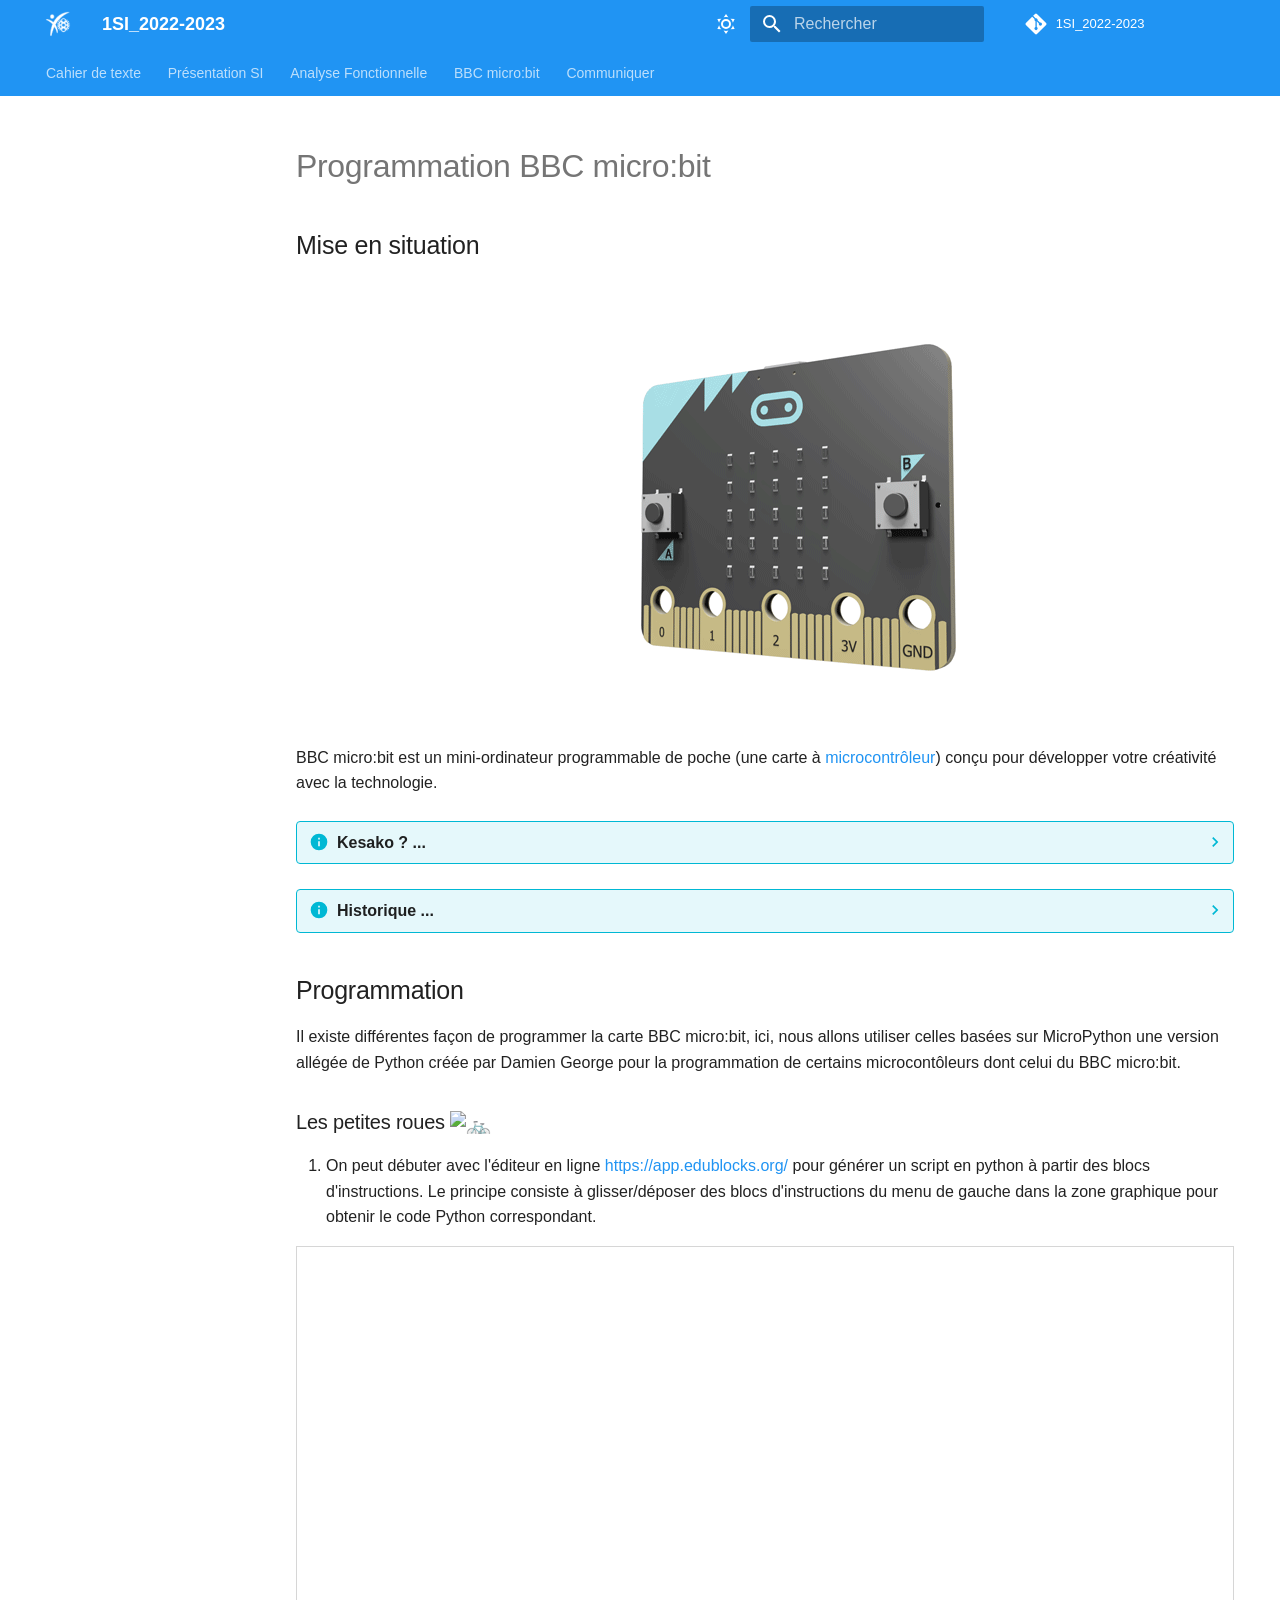
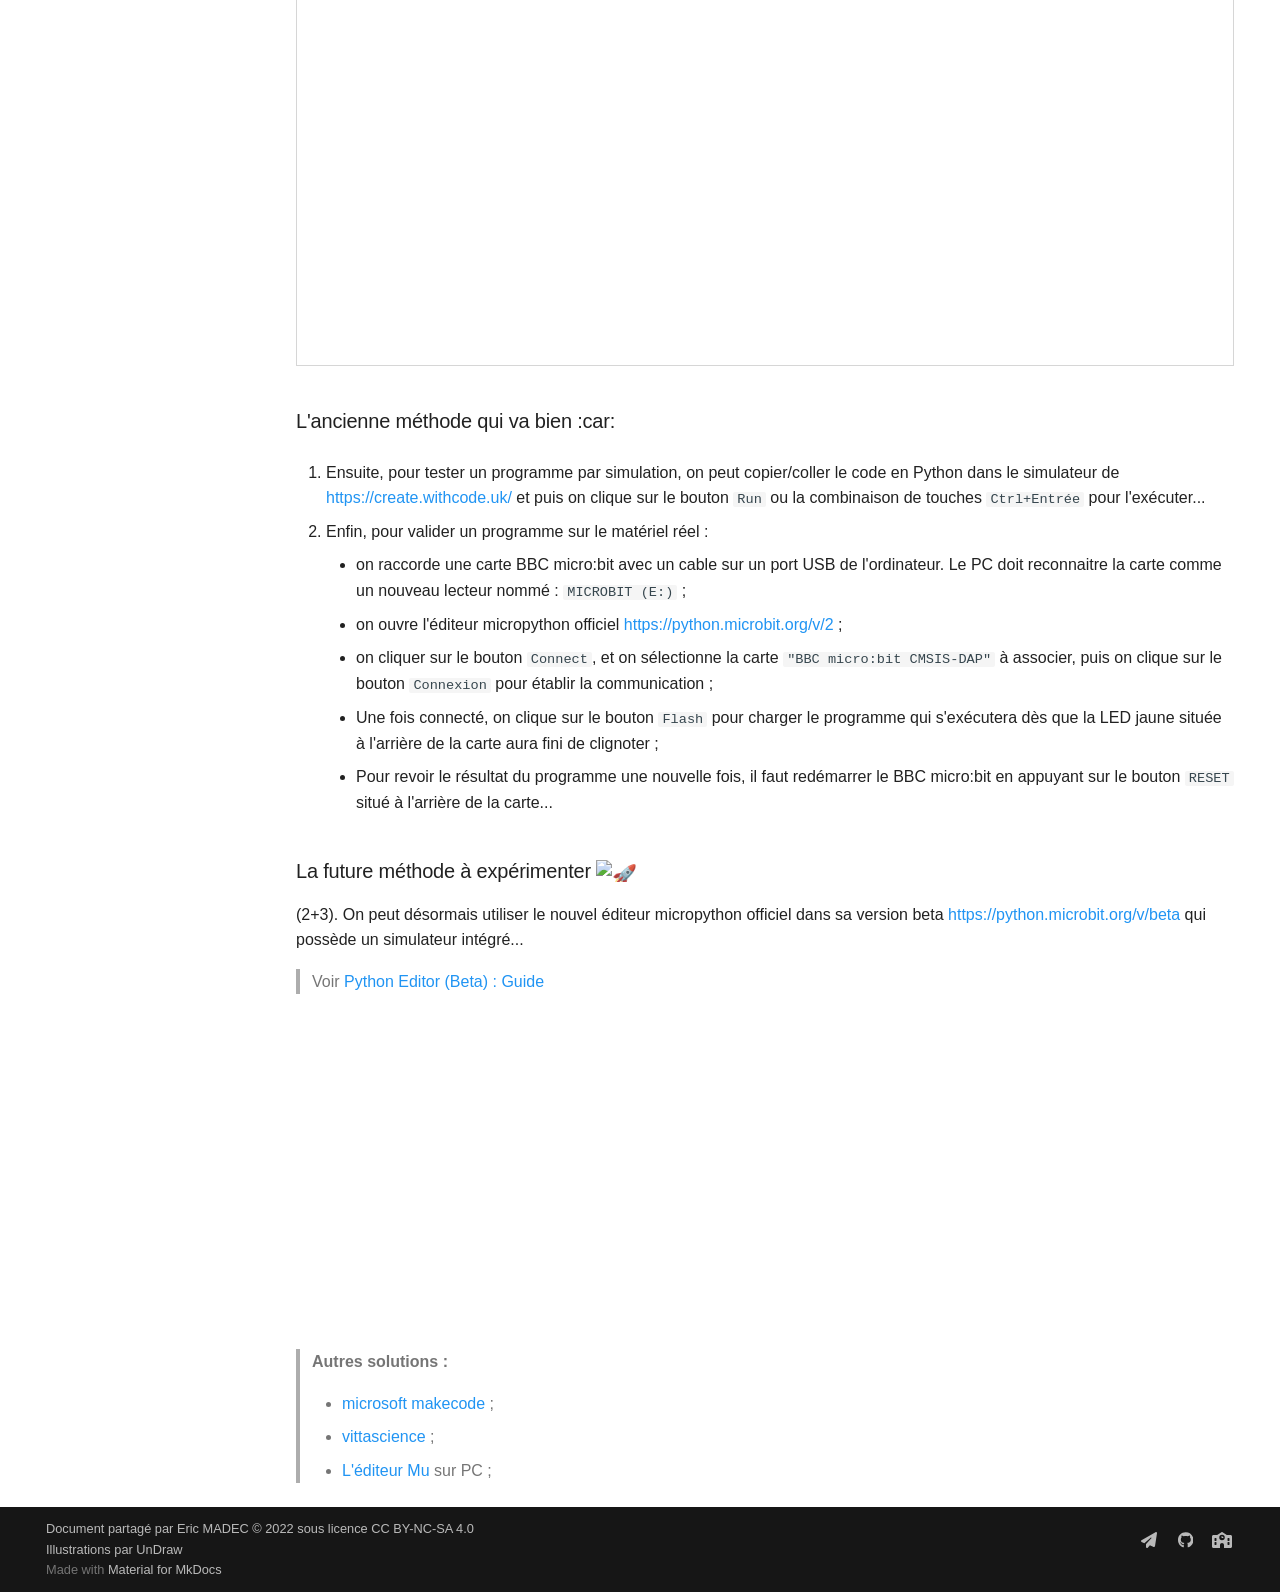
==== bbc_microbit/index.html @ f3f23b5e "Deployed 68e1675 with MkDocs version: 1.4.2" ====
<!doctype html>
<html lang="fr" class="no-js">
  <head>
    
      <meta charset="utf-8">
      <meta name="viewport" content="width=device-width,initial-scale=1">
      
        <meta name="description" content="Sciences de l'Ingénieur en classe de première au lycée Notre Dame du Mur de MORLAIX.">
      
      
        <meta name="author" content="Eric MADEC">
      
      
        <link rel="canonical" href="https://ericecmorlaix.github.io/1SI_2022-2023/bbc_microbit/">
      
      
      
      <link rel="icon" href="../images/LogoIO-blue.png">
      <meta name="generator" content="mkdocs-1.4.2, mkdocs-material-9.0.2">
    
    
      
        <title>Programmation BBC micro:bit - 1SI_2022-2023</title>
      
    
    
      <link rel="stylesheet" href="../assets/stylesheets/main.f56500e0.min.css">
      
        
        <link rel="stylesheet" href="../assets/stylesheets/palette.2505c338.min.css">
      
      

    
    
    
      
    
    
      <link rel="stylesheet" href="../stylesheets/extra.css">
    
    <script>__md_scope=new URL("..",location),__md_hash=e=>[...e].reduce((e,_)=>(e<<5)-e+_.charCodeAt(0),0),__md_get=(e,_=localStorage,t=__md_scope)=>JSON.parse(_.getItem(t.pathname+"."+e)),__md_set=(e,_,t=localStorage,a=__md_scope)=>{try{t.setItem(a.pathname+"."+e,JSON.stringify(_))}catch(e){}}</script>
    
      

    
    
    
  </head>
  
  
    
    
      
    
    
    
    
    <body dir="ltr" data-md-color-scheme="default" data-md-color-primary="blue" data-md-color-accent="indigo">
  
    
    
      <script>var palette=__md_get("__palette");if(palette&&"object"==typeof palette.color)for(var key of Object.keys(palette.color))document.body.setAttribute("data-md-color-"+key,palette.color[key])</script>
    
    <input class="md-toggle" data-md-toggle="drawer" type="checkbox" id="__drawer" autocomplete="off">
    <input class="md-toggle" data-md-toggle="search" type="checkbox" id="__search" autocomplete="off">
    <label class="md-overlay" for="__drawer"></label>
    <div data-md-component="skip">
      
        
        <a href="#programmation-bbc-microbit" class="md-skip">
          Aller au contenu
        </a>
      
    </div>
    <div data-md-component="announce">
      
    </div>
    
    
      

<header class="md-header" data-md-component="header">
  <nav class="md-header__inner md-grid" aria-label="En-tête">
    <a href=".." title="1SI_2022-2023" class="md-header__button md-logo" aria-label="1SI_2022-2023" data-md-component="logo">
      
  <img src="../images/LogoIO.png" alt="logo">

    </a>
    <label class="md-header__button md-icon" for="__drawer">
      <svg xmlns="http://www.w3.org/2000/svg" viewBox="0 0 24 24"><path d="M3 6h18v2H3V6m0 5h18v2H3v-2m0 5h18v2H3v-2Z"/></svg>
    </label>
    <div class="md-header__title" data-md-component="header-title">
      <div class="md-header__ellipsis">
        <div class="md-header__topic">
          <span class="md-ellipsis">
            1SI_2022-2023
          </span>
        </div>
        <div class="md-header__topic" data-md-component="header-topic">
          <span class="md-ellipsis">
            
              Programmation BBC micro:bit
            
          </span>
        </div>
      </div>
    </div>
    
      <form class="md-header__option" data-md-component="palette">
        
          
          <input class="md-option" data-md-color-media="" data-md-color-scheme="default" data-md-color-primary="blue" data-md-color-accent="indigo"  aria-label="Basculer en mode sombre"  type="radio" name="__palette" id="__palette_1">
          
            <label class="md-header__button md-icon" title="Basculer en mode sombre" for="__palette_2" hidden>
              <svg xmlns="http://www.w3.org/2000/svg" viewBox="0 0 24 24"><path d="M12 7a5 5 0 0 1 5 5 5 5 0 0 1-5 5 5 5 0 0 1-5-5 5 5 0 0 1 5-5m0 2a3 3 0 0 0-3 3 3 3 0 0 0 3 3 3 3 0 0 0 3-3 3 3 0 0 0-3-3m0-7 2.39 3.42C13.65 5.15 12.84 5 12 5c-.84 0-1.65.15-2.39.42L12 2M3.34 7l4.16-.35A7.2 7.2 0 0 0 5.94 8.5c-.44.74-.69 1.5-.83 2.29L3.34 7m.02 10 1.76-3.77a7.131 7.131 0 0 0 2.38 4.14L3.36 17M20.65 7l-1.77 3.79a7.023 7.023 0 0 0-2.38-4.15l4.15.36m-.01 10-4.14.36c.59-.51 1.12-1.14 1.54-1.86.42-.73.69-1.5.83-2.29L20.64 17M12 22l-2.41-3.44c.74.27 1.55.44 2.41.44.82 0 1.63-.17 2.37-.44L12 22Z"/></svg>
            </label>
          
        
          
          <input class="md-option" data-md-color-media="" data-md-color-scheme="slate" data-md-color-primary="indigo" data-md-color-accent="blue"  aria-label="Basculer en mode clair"  type="radio" name="__palette" id="__palette_2">
          
            <label class="md-header__button md-icon" title="Basculer en mode clair" for="__palette_1" hidden>
              <svg xmlns="http://www.w3.org/2000/svg" viewBox="0 0 24 24"><path d="m17.75 4.09-2.53 1.94.91 3.06-2.63-1.81-2.63 1.81.91-3.06-2.53-1.94L12.44 4l1.06-3 1.06 3 3.19.09m3.5 6.91-1.64 1.25.59 1.98-1.7-1.17-1.7 1.17.59-1.98L15.75 11l2.06-.05L18.5 9l.69 1.95 2.06.05m-2.28 4.95c.83-.08 1.72 1.1 1.19 1.85-.32.45-.66.87-1.08 1.27C15.17 23 8.84 23 4.94 19.07c-3.91-3.9-3.91-10.24 0-14.14.4-.4.82-.76 1.27-1.08.75-.53 1.93.36 1.85 1.19-.27 2.86.69 5.83 2.89 8.02a9.96 9.96 0 0 0 8.02 2.89m-1.64 2.02a12.08 12.08 0 0 1-7.8-3.47c-2.17-2.19-3.33-5-3.49-7.82-2.81 3.14-2.7 7.96.31 10.98 3.02 3.01 7.84 3.12 10.98.31Z"/></svg>
            </label>
          
        
      </form>
    
    
    
      <label class="md-header__button md-icon" for="__search">
        <svg xmlns="http://www.w3.org/2000/svg" viewBox="0 0 24 24"><path d="M9.5 3A6.5 6.5 0 0 1 16 9.5c0 1.61-.59 3.09-1.56 4.23l.27.27h.79l5 5-1.5 1.5-5-5v-.79l-.27-.27A6.516 6.516 0 0 1 9.5 16 6.5 6.5 0 0 1 3 9.5 6.5 6.5 0 0 1 9.5 3m0 2C7 5 5 7 5 9.5S7 14 9.5 14 14 12 14 9.5 12 5 9.5 5Z"/></svg>
      </label>
      <div class="md-search" data-md-component="search" role="dialog">
  <label class="md-search__overlay" for="__search"></label>
  <div class="md-search__inner" role="search">
    <form class="md-search__form" name="search">
      <input type="text" class="md-search__input" name="query" aria-label="Rechercher" placeholder="Rechercher" autocapitalize="off" autocorrect="off" autocomplete="off" spellcheck="false" data-md-component="search-query" required>
      <label class="md-search__icon md-icon" for="__search">
        <svg xmlns="http://www.w3.org/2000/svg" viewBox="0 0 24 24"><path d="M9.5 3A6.5 6.5 0 0 1 16 9.5c0 1.61-.59 3.09-1.56 4.23l.27.27h.79l5 5-1.5 1.5-5-5v-.79l-.27-.27A6.516 6.516 0 0 1 9.5 16 6.5 6.5 0 0 1 3 9.5 6.5 6.5 0 0 1 9.5 3m0 2C7 5 5 7 5 9.5S7 14 9.5 14 14 12 14 9.5 12 5 9.5 5Z"/></svg>
        <svg xmlns="http://www.w3.org/2000/svg" viewBox="0 0 24 24"><path d="M20 11v2H8l5.5 5.5-1.42 1.42L4.16 12l7.92-7.92L13.5 5.5 8 11h12Z"/></svg>
      </label>
      <nav class="md-search__options" aria-label="Search">
        
        <button type="reset" class="md-search__icon md-icon" title="Effacer" aria-label="Effacer" tabindex="-1">
          <svg xmlns="http://www.w3.org/2000/svg" viewBox="0 0 24 24"><path d="M19 6.41 17.59 5 12 10.59 6.41 5 5 6.41 10.59 12 5 17.59 6.41 19 12 13.41 17.59 19 19 17.59 13.41 12 19 6.41Z"/></svg>
        </button>
      </nav>
      
    </form>
    <div class="md-search__output">
      <div class="md-search__scrollwrap" data-md-scrollfix>
        <div class="md-search-result" data-md-component="search-result">
          <div class="md-search-result__meta">
            Initialisation de la recherche
          </div>
          <ol class="md-search-result__list"></ol>
        </div>
      </div>
    </div>
  </div>
</div>
    
    
      <div class="md-header__source">
        <a href="https://github.com/ericECmorlaix/1SI_2022-2023" title="Aller au dépôt" class="md-source" data-md-component="source">
  <div class="md-source__icon md-icon">
    
    <svg xmlns="http://www.w3.org/2000/svg" viewBox="0 0 448 512"><!--! Font Awesome Free 6.2.1 by @fontawesome - https://fontawesome.com License - https://fontawesome.com/license/free (Icons: CC BY 4.0, Fonts: SIL OFL 1.1, Code: MIT License) Copyright 2022 Fonticons, Inc.--><path d="M439.55 236.05 244 40.45a28.87 28.87 0 0 0-40.81 0l-40.66 40.63 51.52 51.52c27.06-9.14 52.68 16.77 43.39 43.68l49.66 49.66c34.23-11.8 61.18 31 35.47 56.69-26.49 26.49-70.21-2.87-56-37.34L240.22 199v121.85c25.3 12.54 22.26 41.85 9.08 55a34.34 34.34 0 0 1-48.55 0c-17.57-17.6-11.07-46.91 11.25-56v-123c-20.8-8.51-24.6-30.74-18.64-45L142.57 101 8.45 235.14a28.86 28.86 0 0 0 0 40.81l195.61 195.6a28.86 28.86 0 0 0 40.8 0l194.69-194.69a28.86 28.86 0 0 0 0-40.81z"/></svg>
  </div>
  <div class="md-source__repository">
    1SI_2022-2023
  </div>
</a>
      </div>
    
  </nav>
  
</header>
    
    <div class="md-container" data-md-component="container">
      
      
        
          
            
<nav class="md-tabs" aria-label="Onglets" data-md-component="tabs">
  <div class="md-tabs__inner md-grid">
    <ul class="md-tabs__list">
      
        
  
  


  <li class="md-tabs__item">
    <a href=".." class="md-tabs__link">
      Cahier de texte
    </a>
  </li>

      
        
  
  


  <li class="md-tabs__item">
    <a href="http://si.lycee.ecmorlaix.fr/" class="md-tabs__link">
      Présentation SI
    </a>
  </li>

      
        
  
  


  
  
  
    <li class="md-tabs__item">
      <a href="https://nbviewer.org/urls/ericecmorlaix.github.io/1SI_2022-2023/AF/OutilsAnalyseFonctionnelleExterne.ipynb" class="md-tabs__link">
        Analyse Fonctionnelle
      </a>
    </li>
  

      
        
  
  


  <li class="md-tabs__item">
    <a href="https://ericecmorlaix.github.io/1SI_2022-2023/bbc_microbit/" class="md-tabs__link">
      BBC micro:bit
    </a>
  </li>

      
        
  
  


  
  
  
    <li class="md-tabs__item">
      <a href="../github/" class="md-tabs__link">
        Communiquer
      </a>
    </li>
  

      
    </ul>
  </div>
</nav>
          
        
      
      <main class="md-main" data-md-component="main">
        <div class="md-main__inner md-grid">
          
            
              
              <div class="md-sidebar md-sidebar--primary" data-md-component="sidebar" data-md-type="navigation" >
                <div class="md-sidebar__scrollwrap">
                  <div class="md-sidebar__inner">
                    

  


  

<nav class="md-nav md-nav--primary md-nav--lifted md-nav--integrated" aria-label="Navigation" data-md-level="0">
  <label class="md-nav__title" for="__drawer">
    <a href=".." title="1SI_2022-2023" class="md-nav__button md-logo" aria-label="1SI_2022-2023" data-md-component="logo">
      
  <img src="../images/LogoIO.png" alt="logo">

    </a>
    1SI_2022-2023
  </label>
  
    <div class="md-nav__source">
      <a href="https://github.com/ericECmorlaix/1SI_2022-2023" title="Aller au dépôt" class="md-source" data-md-component="source">
  <div class="md-source__icon md-icon">
    
    <svg xmlns="http://www.w3.org/2000/svg" viewBox="0 0 448 512"><!--! Font Awesome Free 6.2.1 by @fontawesome - https://fontawesome.com License - https://fontawesome.com/license/free (Icons: CC BY 4.0, Fonts: SIL OFL 1.1, Code: MIT License) Copyright 2022 Fonticons, Inc.--><path d="M439.55 236.05 244 40.45a28.87 28.87 0 0 0-40.81 0l-40.66 40.63 51.52 51.52c27.06-9.14 52.68 16.77 43.39 43.68l49.66 49.66c34.23-11.8 61.18 31 35.47 56.69-26.49 26.49-70.21-2.87-56-37.34L240.22 199v121.85c25.3 12.54 22.26 41.85 9.08 55a34.34 34.34 0 0 1-48.55 0c-17.57-17.6-11.07-46.91 11.25-56v-123c-20.8-8.51-24.6-30.74-18.64-45L142.57 101 8.45 235.14a28.86 28.86 0 0 0 0 40.81l195.61 195.6a28.86 28.86 0 0 0 40.8 0l194.69-194.69a28.86 28.86 0 0 0 0-40.81z"/></svg>
  </div>
  <div class="md-source__repository">
    1SI_2022-2023
  </div>
</a>
    </div>
  
  <ul class="md-nav__list" data-md-scrollfix>
    
      
      
      

  
  
  
    <li class="md-nav__item">
      <a href=".." class="md-nav__link">
        Cahier de texte
      </a>
    </li>
  

    
      
      
      

  
  
  
    <li class="md-nav__item">
      <a href="http://si.lycee.ecmorlaix.fr/" class="md-nav__link">
        Présentation SI
      </a>
    </li>
  

    
      
      
      

  
  
  
    
    <li class="md-nav__item md-nav__item--nested">
      
      
        <input class="md-nav__toggle md-toggle md-toggle--indeterminate" data-md-toggle="__nav_3" type="checkbox" id="__nav_3" checked>
      
      
      
      
        <label class="md-nav__link" for="__nav_3">
          Analyse Fonctionnelle
          <span class="md-nav__icon md-icon"></span>
        </label>
      
      <nav class="md-nav" aria-label="Analyse Fonctionnelle" data-md-level="1">
        <label class="md-nav__title" for="__nav_3">
          <span class="md-nav__icon md-icon"></span>
          Analyse Fonctionnelle
        </label>
        <ul class="md-nav__list" data-md-scrollfix>
          
            
              
  
  
  
    <li class="md-nav__item">
      <a href="https://nbviewer.org/urls/ericecmorlaix.github.io/1SI_2022-2023/AF/OutilsAnalyseFonctionnelleExterne.ipynb" class="md-nav__link">
        Externe
      </a>
    </li>
  

            
          
        </ul>
      </nav>
    </li>
  

    
      
      
      

  
  
  
    <li class="md-nav__item">
      <a href="https://ericecmorlaix.github.io/1SI_2022-2023/bbc_microbit/" class="md-nav__link">
        BBC micro:bit
      </a>
    </li>
  

    
      
      
      

  
  
  
    
    <li class="md-nav__item md-nav__item--nested">
      
      
        <input class="md-nav__toggle md-toggle md-toggle--indeterminate" data-md-toggle="__nav_5" type="checkbox" id="__nav_5" checked>
      
      
      
      
        <label class="md-nav__link" for="__nav_5">
          Communiquer
          <span class="md-nav__icon md-icon"></span>
        </label>
      
      <nav class="md-nav" aria-label="Communiquer" data-md-level="1">
        <label class="md-nav__title" for="__nav_5">
          <span class="md-nav__icon md-icon"></span>
          Communiquer
        </label>
        <ul class="md-nav__list" data-md-scrollfix>
          
            
              
  
  
  
    <li class="md-nav__item">
      <a href="../github/" class="md-nav__link">
        GitHub+MarkDown+GitPod+...
      </a>
    </li>
  

            
          
            
              
  
  
  
    <li class="md-nav__item">
      <a href="../notebook/" class="md-nav__link">
        Les Notebook Jupyter
      </a>
    </li>
  

            
          
        </ul>
      </nav>
    </li>
  

    
  </ul>
</nav>
                  </div>
                </div>
              </div>
            
            
          
          
            <div class="md-content" data-md-component="content">
              <article class="md-content__inner md-typeset">
                
                  

  
  



<h1 id="programmation-bbc-microbit">Programmation BBC micro:bit<a class="headerlink" href="#programmation-bbc-microbit" title="Permanent link">&num;</a></h1>
<h2 id="mise-en-situation">Mise en situation<a class="headerlink" href="#mise-en-situation" title="Permanent link">&num;</a></h2>
<p><img alt="bbc-microbit gif" class="center" src="images/bbc-microbit.gif" /></p>
<p>BBC micro:bit est un mini-ordinateur programmable de poche (une carte à <a href="https://fr.wikipedia.org/wiki/Microcontr%C3%B4leur">microcontrôleur</a>) conçu pour développer votre créativité avec la technologie.</p>
<details class="info">
<summary>Kesako ? ...</summary>
<p><img align="left" alt="bbc-microbit-revue" src="images/bbc-microbit-revue.png" width="70%" /></p>
<p>Ce petit appareil intègre beaucoup de fonctionnalités : il a 25 LED rouges qui peuvent afficher des messages, et deux boutons programmables pouvant être utilisés pour contrôler des jeux, ou, par exemple, faire une pause et sauter des chansons sur une liste de lecture ;</p>
<p>Le BBC micro:bit peut détecter le mouvement, la température, la  luminosité, et vous dire dans quelle direction vous vous dirigez ;</p>
<p>Il peut aussi utiliser une connexion Bluetooth à faible énergie pour interagir avec d'autres appareils et Internet.</p>
<p><img align="right" alt="bbc-breadbit" src="images/bbc-breadbit.png" width="70%" /></p>
<p><br>
Ce petit ordinateur possède la dernière technologie qui équipe les appareils modernes : téléphones mobiles, réfrigérateurs, montres intelligentes, alarmes antivol, robots, etc...</p>
<p>Ainsi, il s'apparente à ce que l'on nomme l'Internet des objets : Internet of Things, abrégé IoT.</p>
<p>Grâce à la connexion à l'IoT, nous pouvons interagir avec un large éventail de capteurs à travers le monde entier en temps réel et nous pouvons maintenant prendre des décisions intelligentes en utilisant nos appareils.</p>
<p><br></p>
<p>Un micro:bit est à la fois autonome et extensible. En plus d'utiliser ses LED intégrées, boutons et capteurs, nous pouvons élargir sa gamme de fonctions en l'insérant dans un connecteur comme ci-contre.</p>
<p>Donc finalement, micro:bit est tout ce que vous pouvez imaginer. Vous pouvez le transformer en votre dispositif de messagerie, console de jeu, vêtement intelligent, alarme antivol, contrôleur de maison intelligente...<br />
A peu près tout ce que votre imagination peut créer en utilisant des capteurs supplémentaires, en réalisant un boitier ou un support pour la carte, et en programmant son microcontroleur.</p>
</details>
<details class="info">
<summary>Historique ...</summary>
<p>La BBC a initié en 2015 le projet Micro:bit, qui se veut être un nano-ordinateur à carte unique à processeur ARM destiné à l’éducation.<br />
L’objectif de cette dernière : fournir à chaque écolier de 12 ans (« year 7 ») un support amusant et facile à utiliser.</p>
<div class="admonition cite">
<p>Au début des années 80, le groupe de chaînes publiques au Royaume-Uni, la « British Broadcasting Corporation », dite BBC, lança un appel à projet pour créer un ordinateur éducatif à destination des écoliers et des écoles. Une jeune entreprise de Cambridge « Acorn » (« gland » en anglais) fut retenue pour créer cette plateforme. Le « BBC Micro » était né.</p>
<p><figure markdown>
  <img alt="BBC_Micro" class="center" src="https://upload.wikimedia.org/wikipedia/commons/3/32/BBC_Micro_Front_Restored.jpg" width="50%" />
  <figcaption markdown>
  <a href="https://en.wikipedia.org/wiki/BBC_Micro" target="_blank">BBC Micro Model A/B (standard configuration)</a>
  </figcaption>
</figure></p>
<p>Dans la même période, ici en France, nous avons connu une initiative comparable avec le Plan Informatique pour Tous basé sur des micro-ordinateurs Thomson MO5 et TO7.</p>
</div>
<div class="admonition cite">
<p>Plus récemment, quand les membres fondateurs du Raspberry Pi commencèrent à concrétiser leurs rêves d’un nano-ordinateur éducatif, ils voulurent y inscrire en guise de clin d’œil le label « BBC ». Ce droit ne leur fut pas octroyé ; néanmoins un journaliste high-tech de la célèbre « Corporation » sur son blog et sur la chaîne YouTube leur donna un coup de projecteur qui lancera le mouvement autour du Raspberry Pi.</p>
<p><figure markdown>
  <img alt="Raspberry PI 400" class="center" src="https://images.prismic.io/rpf-products/877421eb-1c8f-4698-853e-9bf664e9b061_400%20Desktop%20KIt%20Main.jpg" width="60%" />
  <figcaption markdown>
  <a href="https://www.01net.com/actualites/raspberry-pi-400-le-mini-ordinateur-se-glisse-enfin-dans-un-clavier-2000549.html" target="_blank">Le Nouveau Raspberry Pi 400 : un mini-ordinateur dans un clavier !</a>
  </figcaption>
</figure></p>
<p>L'idée du Raspberry Pi 400 d'inclure un ordinateur complet dans un clavier s'inspire donc des  machines des années 80 telles que ce <a href="https://fr.wikipedia.org/wiki/BBC_Micro">BBC micro</a> :</p>
</div>
<p>L’histoire se répète donc trente ans plus tard, la BBC s’est « remis dans le bain » en lançant un objectif très ambitieux : envisager un « ordinateur de poche programmable permettant aux enfants d’explorer la créativité technologique ».</p>
<p><img alt="Enfants et BBC micro:bit" class="center" src="https://cdn.sanity.io/images/ajwvhvgo/production/ff4586ca3cb7ca3296be2065879d6badc0a826a5-2248x1388.png?h=703&amp;q=80&amp;auto=format" width="60%" /></p>
<p>Elle voulait formuler une réponse à la fracture numérique et aux lacunes perçues des compétences informatiques des citoyens. Dans l’environnement fertile des startups technologiques du Royaume Uni et inspiré par l’énergie des « makers » et « programmeurs » autour des cartes « hackables » comme l’Arduino, le Raspberry Pi, Beaglebone et bien d’autres, la BBC a de nouveau monté une initiative d’éducation numérique dans la continuité du projet « Make It Digital » (créer le numérique). Ils ont su rapidement rassembler une trentaine de partenaires et des industriels.</p>
<p>Aujourd’hui, ces partenaires sont réunis dans la <a href="https://microbit.org/about/" target="_blank">Fondation Micro:bit</a> et présente <a href="https://microbit.org/new-microbit/" target="_blank">la version 2</a>...</p>
</details>
<h2 id="programmation">Programmation<a class="headerlink" href="#programmation" title="Permanent link">&num;</a></h2>
<p>Il existe différentes façon de programmer la carte BBC micro:bit, ici, nous allons utiliser celles basées sur MicroPython une version allégée de Python créée par Damien George pour la programmation de certains microcontôleurs dont celui du BBC micro:bit.</p>
<h3 id="les-petites-roues">Les petites roues <img alt="🚲" class="twemoji" src="https://twemoji.maxcdn.com/v/latest/svg/1f6b2.svg" title=":bike:" /><a class="headerlink" href="#les-petites-roues" title="Permanent link">&num;</a></h3>
<ol>
<li>On peut débuter avec l'éditeur en ligne <a href="https://app.edublocks.org/" target="_blank">https://app.edublocks.org/</a> pour générer un script en python à partir des blocs d'instructions. Le principe consiste à glisser/déposer des blocs d'instructions du menu de gauche dans la zone graphique pour obtenir le code Python correspondant.</li>
</ol>
<figure>
<iframe width='1080' height='720' allowfullscreen frameborder='0' style='border:1px #d6d6d6 solid;' src="https://app.edublocks.org/"></iframe>
</figure>

<h3 id="lancienne-methode-qui-va-bien-car">L'ancienne méthode qui va bien :car:<a class="headerlink" href="#lancienne-methode-qui-va-bien-car" title="Permanent link">&num;</a></h3>
<ol>
<li>
<p>Ensuite, pour tester un programme par simulation, on peut copier/coller le code en Python dans le simulateur de <a href="https://create.withcode.uk/" target="_blank">https://create.withcode.uk/</a> et puis on clique sur le bouton <code>Run</code> ou la combinaison de touches <code>Ctrl+Entrée</code> pour l'exécuter...</p>
</li>
<li>
<p>Enfin, pour valider un programme sur le matériel réel :</p>
<ul>
<li>on raccorde une carte BBC micro:bit avec un cable sur un port USB de l'ordinateur. Le PC doit reconnaitre la carte comme un nouveau lecteur nommé : <code>MICROBIT (E:)</code> ;</li>
<li>on ouvre l'éditeur micropython officiel <a href="https://python.microbit.org/v/2" target="_blank">https://python.microbit.org/v/2</a> ;</li>
<li>on cliquer sur le bouton <code>Connect</code>, et on sélectionne la carte <code>"BBC micro:bit CMSIS-DAP"</code> à associer, puis on clique sur le bouton <code>Connexion</code> pour établir la communication ;</li>
<li>Une fois connecté, on clique sur le bouton <code>Flash</code> pour charger le programme qui s'exécutera dès que la LED jaune située à l'arrière de la carte aura fini de clignoter ;</li>
<li>Pour revoir le résultat du programme une nouvelle fois, il faut redémarrer le BBC micro:bit en appuyant sur le bouton <code>RESET</code> situé à l'arrière de la carte...</li>
</ul>
</li>
</ol>
<h3 id="la-future-methode-a-experimenter">La future méthode à expérimenter <img alt="🚀" class="twemoji" src="https://twemoji.maxcdn.com/v/latest/svg/1f680.svg" title=":rocket:" /><a class="headerlink" href="#la-future-methode-a-experimenter" title="Permanent link">&num;</a></h3>
<p>(2+3). On peut désormais utiliser le nouvel éditeur micropython officiel dans sa version beta <a href="https://python.microbit.org/v/beta" target="_blank">https://python.microbit.org/v/beta</a> qui possède un simulateur intégré...</p>
<blockquote>
<p>Voir <a href="https://support.microbit.org/support/solutions/articles/19000135210-python-editor-guide#overview" target="_blank">Python Editor (Beta) : Guide</a></p>
</blockquote>
<figure>
<iframe width="560" height="315" src="https://www.youtube-nocookie.com/embed/mREwMW69qKc" title="YouTube video player" frameborder="0" allow="accelerometer; autoplay; clipboard-write; encrypted-media; gyroscope; picture-in-picture" allowfullscreen></iframe>
</figure>

<blockquote>
<p><strong>Autres solutions :</strong></p>
<ul>
<li><a href="https://makecode.microbit.org/" target="_blank">microsoft makecode</a> ;</li>
<li><a href="https://fr.vittascience.com/microbit/?mode=mixed&amp;console=bottom&amp;toolbox=vittascience&amp;simu=1" target="_blank">vittascience</a> ;</li>
<li><a href="https://codewith.mu/" target="_blank">L'éditeur Mu</a> sur PC ;</li>
</ul>
</blockquote>





                
              </article>
            </div>
          
          
        </div>
        
          <a href="#" class="md-top md-icon" data-md-component="top" hidden>
            <svg xmlns="http://www.w3.org/2000/svg" viewBox="0 0 24 24"><path d="M13 20h-2V8l-5.5 5.5-1.42-1.42L12 4.16l7.92 7.92-1.42 1.42L13 8v12Z"/></svg>
            Retour en haut de la page
          </a>
        
      </main>
      
        <footer class="md-footer">
  
  <div class="md-footer-meta md-typeset">
    <div class="md-footer-meta__inner md-grid">
      <div class="md-copyright">
  
    <div class="md-copyright__highlight">
      Document partagé par <a href="https://github.com/ericECmorlaix" target="_blank">Eric MADEC</a> &copy; 2022 sous licence <a href="https://creativecommons.org/licenses/by-nc-sa/4.0/deed.fr" target="_blank">CC BY-NC-SA 4.0</a> <br> Illustrations par <a href="https://undraw.co/" target="_blank">UnDraw</a>
    </div>
  
  
    Made with
    <a href="https://squidfunk.github.io/mkdocs-material/" target="_blank" rel="noopener">
      Material for MkDocs
    </a>
  
</div>
      
        <div class="md-social">
  
    
    
    <a href="mailto:eric.madec@ecmorlaix.fr" target="_blank" rel="noopener" title="Pour toute question, suggestion ou commentaire, écrire à l&#39;auteur" class="md-social__link">
      <svg xmlns="http://www.w3.org/2000/svg" viewBox="0 0 512 512"><!--! Font Awesome Free 6.2.1 by @fontawesome - https://fontawesome.com License - https://fontawesome.com/license/free (Icons: CC BY 4.0, Fonts: SIL OFL 1.1, Code: MIT License) Copyright 2022 Fonticons, Inc.--><path d="M498.1 5.6c10.1 7 15.4 19.1 13.5 31.2l-64 416c-1.5 9.7-7.4 18.2-16 23s-18.9 5.4-28 1.6L284 427.7l-68.5 74.1c-8.9 9.7-22.9 12.9-35.2 8.1S160 493.2 160 480v-83.6c0-4 1.5-7.8 4.2-10.7l167.6-182.9c5.8-6.3 5.6-16-.4-22s-15.7-6.4-22-.7L106 360.8l-88.3-44.2C7.1 311.3.3 300.7 0 288.9s5.9-22.8 16.1-28.7l448-256c10.7-6.1 23.9-5.5 34 1.4z"/></svg>
    </a>
  
    
    
    <a href="https://github.com/ericECmorlaix/1SI_2022-2023" target="_blank" rel="noopener" title="dépôt github" class="md-social__link">
      <svg xmlns="http://www.w3.org/2000/svg" viewBox="0 0 496 512"><!--! Font Awesome Free 6.2.1 by @fontawesome - https://fontawesome.com License - https://fontawesome.com/license/free (Icons: CC BY 4.0, Fonts: SIL OFL 1.1, Code: MIT License) Copyright 2022 Fonticons, Inc.--><path d="M165.9 397.4c0 2-2.3 3.6-5.2 3.6-3.3.3-5.6-1.3-5.6-3.6 0-2 2.3-3.6 5.2-3.6 3-.3 5.6 1.3 5.6 3.6zm-31.1-4.5c-.7 2 1.3 4.3 4.3 4.9 2.6 1 5.6 0 6.2-2s-1.3-4.3-4.3-5.2c-2.6-.7-5.5.3-6.2 2.3zm44.2-1.7c-2.9.7-4.9 2.6-4.6 4.9.3 2 2.9 3.3 5.9 2.6 2.9-.7 4.9-2.6 4.6-4.6-.3-1.9-3-3.2-5.9-2.9zM244.8 8C106.1 8 0 113.3 0 252c0 110.9 69.8 205.8 169.5 239.2 12.8 2.3 17.3-5.6 17.3-12.1 0-6.2-.3-40.4-.3-61.4 0 0-70 15-84.7-29.8 0 0-11.4-29.1-27.8-36.6 0 0-22.9-15.7 1.6-15.4 0 0 24.9 2 38.6 25.8 21.9 38.6 58.6 27.5 72.9 20.9 2.3-16 8.8-27.1 16-33.7-55.9-6.2-112.3-14.3-112.3-110.5 0-27.5 7.6-41.3 23.6-58.9-2.6-6.5-11.1-33.3 2.6-67.9 20.9-6.5 69 27 69 27 20-5.6 41.5-8.5 62.8-8.5s42.8 2.9 62.8 8.5c0 0 48.1-33.6 69-27 13.7 34.7 5.2 61.4 2.6 67.9 16 17.7 25.8 31.5 25.8 58.9 0 96.5-58.9 104.2-114.8 110.5 9.2 7.9 17 22.9 17 46.4 0 33.7-.3 75.4-.3 83.6 0 6.5 4.6 14.4 17.3 12.1C428.2 457.8 496 362.9 496 252 496 113.3 383.5 8 244.8 8zM97.2 352.9c-1.3 1-1 3.3.7 5.2 1.6 1.6 3.9 2.3 5.2 1 1.3-1 1-3.3-.7-5.2-1.6-1.6-3.9-2.3-5.2-1zm-10.8-8.1c-.7 1.3.3 2.9 2.3 3.9 1.6 1 3.6.7 4.3-.7.7-1.3-.3-2.9-2.3-3.9-2-.6-3.6-.3-4.3.7zm32.4 35.6c-1.6 1.3-1 4.3 1.3 6.2 2.3 2.3 5.2 2.6 6.5 1 1.3-1.3.7-4.3-1.3-6.2-2.2-2.3-5.2-2.6-6.5-1zm-11.4-14.7c-1.6 1-1.6 3.6 0 5.9 1.6 2.3 4.3 3.3 5.6 2.3 1.6-1.3 1.6-3.9 0-6.2-1.4-2.3-4-3.3-5.6-2z"/></svg>
    </a>
  
    
    
    <a href="https://www.ecmorlaix.fr/nos-etablissements/lycee-notre-dame-du-mur/" target="_blank" rel="noopener" title="Lycée Notre Dame du Mur" class="md-social__link">
      <svg xmlns="http://www.w3.org/2000/svg" viewBox="0 0 640 512"><!--! Font Awesome Free 6.2.1 by @fontawesome - https://fontawesome.com License - https://fontawesome.com/license/free (Icons: CC BY 4.0, Fonts: SIL OFL 1.1, Code: MIT License) Copyright 2022 Fonticons, Inc.--><path d="M337.8 5.4c-10.8-7.2-24.8-7.2-35.6 0L166.3 96H48c-26.5 0-48 21.5-48 48v320c0 26.5 21.5 48 48 48h544c26.5 0 48-21.5 48-48V144c0-26.5-21.5-48-48-48H473.7L337.8 5.4zM256 416c0-35.3 28.7-64 64-64s64 28.7 64 64v96H256v-96zM96 192h32c8.8 0 16 7.2 16 16v64c0 8.8-7.2 16-16 16H96c-8.8 0-16-7.2-16-16v-64c0-8.8 7.2-16 16-16zm400 16c0-8.8 7.2-16 16-16h32c8.8 0 16 7.2 16 16v64c0 8.8-7.2 16-16 16h-32c-8.8 0-16-7.2-16-16v-64zM96 320h32c8.8 0 16 7.2 16 16v64c0 8.8-7.2 16-16 16H96c-8.8 0-16-7.2-16-16v-64c0-8.8 7.2-16 16-16zm400 16c0-8.8 7.2-16 16-16h32c8.8 0 16 7.2 16 16v64c0 8.8-7.2 16-16 16h-32c-8.8 0-16-7.2-16-16v-64zM232 176a88 88 0 1 1 176 0 88 88 0 1 1-176 0zm88-48c-8.8 0-16 7.2-16 16v32c0 8.8 7.2 16 16 16h32c8.8 0 16-7.2 16-16s-7.2-16-16-16h-16v-16c0-8.8-7.2-16-16-16z"/></svg>
    </a>
  
</div>
      
    </div>
  </div>
</footer>
      
    </div>
    <div class="md-dialog" data-md-component="dialog">
      <div class="md-dialog__inner md-typeset"></div>
    </div>
    
    <script id="__config" type="application/json">{"base": "..", "features": ["navigation.instant", "navigation.tabs", "navigation.expand", "navigation.top", "toc.integrate", "header.autohide"], "search": "../assets/javascripts/workers/search.12658920.min.js", "translations": {"clipboard.copied": "Copi\u00e9 dans le presse-papier", "clipboard.copy": "Copier dans le presse-papier", "search.result.more.one": "1 de plus sur cette page", "search.result.more.other": "# de plus sur cette page", "search.result.none": "Aucun document trouv\u00e9", "search.result.one": "1 document trouv\u00e9", "search.result.other": "# documents trouv\u00e9s", "search.result.placeholder": "Taper pour d\u00e9marrer la recherche", "search.result.term.missing": "Non trouv\u00e9", "select.version": "S\u00e9lectionner la version"}}</script>
    
    
      <script src="../assets/javascripts/bundle.5cf534bf.min.js"></script>
      
        <script src="../javascripts/config.js"></script>
      
        <script src="https://cdn.jsdelivr.net/npm/mathjax@3/es5/tex-mml-chtml.js"></script>
      
    
  </body>
</html>
---- assets/stylesheets/main.f56500e0.min.css ----
@charset "UTF-8";html{-webkit-text-size-adjust:none;-moz-text-size-adjust:none;text-size-adjust:none;box-sizing:border-box}*,:after,:before{box-sizing:inherit}@media (prefers-reduced-motion){*,:after,:before{transition:none!important}}body{margin:0}a,button,input,label{-webkit-tap-highlight-color:transparent}a{color:inherit;text-decoration:none}hr{border:0;box-sizing:initial;display:block;height:.05rem;overflow:visible;padding:0}small{font-size:80%}sub,sup{line-height:1em}img{border-style:none}table{border-collapse:initial;border-spacing:0}td,th{font-weight:400;vertical-align:top}button{background:#0000;border:0;font-family:inherit;font-size:inherit;margin:0;padding:0}input{border:0;outline:none}:root{--md-primary-fg-color:#4051b5;--md-primary-fg-color--light:#5d6cc0;--md-primary-fg-color--dark:#303fa1;--md-primary-bg-color:#fff;--md-primary-bg-color--light:#ffffffb3;--md-accent-fg-color:#526cfe;--md-accent-fg-color--transparent:#526cfe1a;--md-accent-bg-color:#fff;--md-accent-bg-color--light:#ffffffb3}:root,[data-md-color-scheme=default]{--md-default-fg-color:#000000de;--md-default-fg-color--light:#0000008a;--md-default-fg-color--lighter:#00000052;--md-default-fg-color--lightest:#00000012;--md-default-bg-color:#fff;--md-default-bg-color--light:#ffffffb3;--md-default-bg-color--lighter:#ffffff4d;--md-default-bg-color--lightest:#ffffff1f;--md-code-fg-color:#36464e;--md-code-bg-color:#f5f5f5;--md-code-hl-color:#ffff0080;--md-code-hl-number-color:#d52a2a;--md-code-hl-special-color:#db1457;--md-code-hl-function-color:#a846b9;--md-code-hl-constant-color:#6e59d9;--md-code-hl-keyword-color:#3f6ec6;--md-code-hl-string-color:#1c7d4d;--md-code-hl-name-color:var(--md-code-fg-color);--md-code-hl-operator-color:var(--md-default-fg-color--light);--md-code-hl-punctuation-color:var(--md-default-fg-color--light);--md-code-hl-comment-color:var(--md-default-fg-color--light);--md-code-hl-generic-color:var(--md-default-fg-color--light);--md-code-hl-variable-color:var(--md-default-fg-color--light);--md-typeset-color:var(--md-default-fg-color);--md-typeset-a-color:var(--md-primary-fg-color);--md-typeset-mark-color:#ffff0080;--md-typeset-del-color:#f5503d26;--md-typeset-ins-color:#0bd57026;--md-typeset-kbd-color:#fafafa;--md-typeset-kbd-accent-color:#fff;--md-typeset-kbd-border-color:#b8b8b8;--md-typeset-table-color:#0000001f;--md-admonition-fg-color:var(--md-default-fg-color);--md-admonition-bg-color:var(--md-default-bg-color);--md-footer-fg-color:#fff;--md-footer-fg-color--light:#ffffffb3;--md-footer-fg-color--lighter:#fff6;--md-footer-bg-color:#000000de;--md-footer-bg-color--dark:#00000052;--md-shadow-z1:0 0.2rem 0.5rem #0000000d,0 0 0.05rem #0000001a;--md-shadow-z2:0 0.2rem 0.5rem #0000001a,0 0 0.05rem #00000040;--md-shadow-z3:0 0.2rem 0.5rem #0003,0 0 0.05rem #00000059}.md-icon svg{fill:currentcolor;display:block;height:1.2rem;width:1.2rem}body{-webkit-font-smoothing:antialiased;-moz-osx-font-smoothing:grayscale;--md-text-font-family:var(--md-text-font,_),-apple-system,BlinkMacSystemFont,Helvetica,Arial,sans-serif;--md-code-font-family:var(--md-code-font,_),SFMono-Regular,Consolas,Menlo,monospace}aside,body,input{font-feature-settings:"kern","liga";color:var(--md-typeset-color);font-family:var(--md-text-font-family)}code,kbd,pre{font-feature-settings:"kern";font-family:var(--md-code-font-family)}:root{--md-typeset-table-sort-icon:url('data:image/svg+xml;charset=utf-8,<svg xmlns="http://www.w3.org/2000/svg" viewBox="0 0 24 24"><path d="m18 21-4-4h3V7h-3l4-4 4 4h-3v10h3M2 19v-2h10v2M2 13v-2h7v2M2 7V5h4v2H2Z"/></svg>');--md-typeset-table-sort-icon--asc:url('data:image/svg+xml;charset=utf-8,<svg xmlns="http://www.w3.org/2000/svg" viewBox="0 0 24 24"><path d="M19 17h3l-4 4-4-4h3V3h2M2 17h10v2H2M6 5v2H2V5m0 6h7v2H2v-2Z"/></svg>');--md-typeset-table-sort-icon--desc:url('data:image/svg+xml;charset=utf-8,<svg xmlns="http://www.w3.org/2000/svg" viewBox="0 0 24 24"><path d="M19 7h3l-4-4-4 4h3v14h2M2 17h10v2H2M6 5v2H2V5m0 6h7v2H2v-2Z"/></svg>')}.md-typeset{-webkit-print-color-adjust:exact;color-adjust:exact;font-size:.8rem;line-height:1.6}@media print{.md-typeset{font-size:.68rem}}.md-typeset blockquote,.md-typeset dl,.md-typeset figure,.md-typeset ol,.md-typeset pre,.md-typeset ul{margin-bottom:1em;margin-top:1em}.md-typeset h1{color:var(--md-default-fg-color--light);font-size:2em;line-height:1.3;margin:0 0 1.25em}.md-typeset h1,.md-typeset h2{font-weight:300;letter-spacing:-.01em}.md-typeset h2{font-size:1.5625em;line-height:1.4;margin:1.6em 0 .64em}.md-typeset h3{font-size:1.25em;font-weight:400;letter-spacing:-.01em;line-height:1.5;margin:1.6em 0 .8em}.md-typeset h2+h3{margin-top:.8em}.md-typeset h4{font-weight:700;letter-spacing:-.01em;margin:1em 0}.md-typeset h5,.md-typeset h6{color:var(--md-default-fg-color--light);font-size:.8em;font-weight:700;letter-spacing:-.01em;margin:1.25em 0}.md-typeset h5{text-transform:uppercase}.md-typeset hr{border-bottom:.05rem solid var(--md-default-fg-color--lightest);display:flow-root;margin:1.5em 0}.md-typeset a{color:var(--md-typeset-a-color);word-break:break-word}.md-typeset a,.md-typeset a:before{transition:color 125ms}.md-typeset a:focus,.md-typeset a:hover{color:var(--md-accent-fg-color)}.md-typeset a:focus code,.md-typeset a:hover code{background-color:var(--md-accent-fg-color--transparent)}.md-typeset a code{color:currentcolor;transition:background-color 125ms}.md-typeset a.focus-visible{outline-color:var(--md-accent-fg-color);outline-offset:.2rem}.md-typeset code,.md-typeset kbd,.md-typeset pre{color:var(--md-code-fg-color);direction:ltr;font-variant-ligatures:none}@media print{.md-typeset code,.md-typeset kbd,.md-typeset pre{white-space:pre-wrap}}.md-typeset code{background-color:var(--md-code-bg-color);border-radius:.1rem;-webkit-box-decoration-break:clone;box-decoration-break:clone;font-size:.85em;padding:0 .2941176471em;word-break:break-word}.md-typeset code:not(.focus-visible){-webkit-tap-highlight-color:transparent;outline:none}.md-typeset pre{display:flow-root;line-height:1.4;position:relative}.md-typeset pre>code{-webkit-box-decoration-break:slice;box-decoration-break:slice;box-shadow:none;display:block;margin:0;outline-color:var(--md-accent-fg-color);overflow:auto;padding:.7720588235em 1.1764705882em;scrollbar-color:var(--md-default-fg-color--lighter) #0000;scrollbar-width:thin;touch-action:auto;word-break:normal}.md-typeset pre>code:hover{scrollbar-color:var(--md-accent-fg-color) #0000}.md-typeset pre>code::-webkit-scrollbar{height:.2rem;width:.2rem}.md-typeset pre>code::-webkit-scrollbar-thumb{background-color:var(--md-default-fg-color--lighter)}.md-typeset pre>code::-webkit-scrollbar-thumb:hover{background-color:var(--md-accent-fg-color)}.md-typeset kbd{background-color:var(--md-typeset-kbd-color);border-radius:.1rem;box-shadow:0 .1rem 0 .05rem var(--md-typeset-kbd-border-color),0 .1rem 0 var(--md-typeset-kbd-border-color),0 -.1rem .2rem var(--md-typeset-kbd-accent-color) inset;color:var(--md-default-fg-color);display:inline-block;font-size:.75em;padding:0 .6666666667em;vertical-align:text-top;word-break:break-word}.md-typeset mark{background-color:var(--md-typeset-mark-color);-webkit-box-decoration-break:clone;box-decoration-break:clone;color:inherit;word-break:break-word}.md-typeset abbr{border-bottom:.05rem dotted var(--md-default-fg-color--light);cursor:help;text-decoration:none}@media (hover:none){.md-typeset abbr[title]:focus:after,.md-typeset abbr[title]:hover:after{background-color:var(--md-default-fg-color);border-radius:.1rem;box-shadow:var(--md-shadow-z3);color:var(--md-default-bg-color);content:attr(title);font-size:.7rem;left:.8rem;margin-top:2em;padding:.2rem .3rem;position:absolute;right:.8rem}}.md-typeset small{opacity:.75}[dir=ltr] .md-typeset sub,[dir=ltr] .md-typeset sup{margin-left:.078125em}[dir=rtl] .md-typeset sub,[dir=rtl] .md-typeset sup{margin-right:.078125em}[dir=ltr] .md-typeset blockquote{padding-left:.6rem}[dir=rtl] .md-typeset blockquote{padding-right:.6rem}[dir=ltr] .md-typeset blockquote{border-left:.2rem solid var(--md-default-fg-color--lighter)}[dir=rtl] .md-typeset blockquote{border-right:.2rem solid var(--md-default-fg-color--lighter)}.md-typeset blockquote{color:var(--md-default-fg-color--light);margin-left:0;margin-right:0}.md-typeset ul{list-style-type:disc}[dir=ltr] .md-typeset ol,[dir=ltr] .md-typeset ul{margin-left:.625em}[dir=rtl] .md-typeset ol,[dir=rtl] .md-typeset ul{margin-right:.625em}.md-typeset ol,.md-typeset ul{padding:0}.md-typeset ol:not([hidden]),.md-typeset ul:not([hidden]){display:flow-root}.md-typeset ol ol,.md-typeset ul ol{list-style-type:lower-alpha}.md-typeset ol ol ol,.md-typeset ul ol ol{list-style-type:lower-roman}[dir=ltr] .md-typeset ol li,[dir=ltr] .md-typeset ul li{margin-left:1.25em}[dir=rtl] .md-typeset ol li,[dir=rtl] .md-typeset ul li{margin-right:1.25em}.md-typeset ol li,.md-typeset ul li{margin-bottom:.5em}.md-typeset ol li blockquote,.md-typeset ol li p,.md-typeset ul li blockquote,.md-typeset ul li p{margin:.5em 0}.md-typeset ol li:last-child,.md-typeset ul li:last-child{margin-bottom:0}[dir=ltr] .md-typeset ol li ol,[dir=ltr] .md-typeset ol li ul,[dir=ltr] .md-typeset ul li ol,[dir=ltr] .md-typeset ul li ul{margin-left:.625em}[dir=rtl] .md-typeset ol li ol,[dir=rtl] .md-typeset ol li ul,[dir=rtl] .md-typeset ul li ol,[dir=rtl] .md-typeset ul li ul{margin-right:.625em}.md-typeset ol li ol,.md-typeset ol li ul,.md-typeset ul li ol,.md-typeset ul li ul{margin-bottom:.5em;margin-top:.5em}[dir=ltr] .md-typeset dd{margin-left:1.875em}[dir=rtl] .md-typeset dd{margin-right:1.875em}.md-typeset dd{margin-bottom:1.5em;margin-top:1em}.md-typeset img,.md-typeset svg,.md-typeset video{height:auto;max-width:100%}.md-typeset img[align=left]{margin:1em 1em 1em 0}.md-typeset img[align=right]{margin:1em 0 1em 1em}.md-typeset img[align]:only-child{margin-top:0}.md-typeset img[src$="#gh-dark-mode-only"],.md-typeset img[src$="#only-dark"]{display:none}.md-typeset figure{display:flow-root;margin:1em auto;max-width:100%;text-align:center;width:-webkit-fit-content;width:-moz-fit-content;width:fit-content}.md-typeset figure img{display:block}.md-typeset figcaption{font-style:italic;margin:1em auto;max-width:24rem}.md-typeset iframe{max-width:100%}.md-typeset table:not([class]){background-color:var(--md-default-bg-color);border:.05rem solid var(--md-typeset-table-color);border-radius:.1rem;display:inline-block;font-size:.64rem;max-width:100%;overflow:auto;touch-action:auto}@media print{.md-typeset table:not([class]){display:table}}.md-typeset table:not([class])+*{margin-top:1.5em}.md-typeset table:not([class]) td>:first-child,.md-typeset table:not([class]) th>:first-child{margin-top:0}.md-typeset table:not([class]) td>:last-child,.md-typeset table:not([class]) th>:last-child{margin-bottom:0}.md-typeset table:not([class]) td:not([align]),.md-typeset table:not([class]) th:not([align]){text-align:left}[dir=rtl] .md-typeset table:not([class]) td:not([align]),[dir=rtl] .md-typeset table:not([class]) th:not([align]){text-align:right}.md-typeset table:not([class]) th{font-weight:700;min-width:5rem;padding:.9375em 1.25em;vertical-align:top}.md-typeset table:not([class]) td{border-top:.05rem solid var(--md-typeset-table-color);padding:.9375em 1.25em;vertical-align:top}.md-typeset table:not([class]) tbody tr{transition:background-color 125ms}.md-typeset table:not([class]) tbody tr:hover{background-color:rgba(0,0,0,.035);box-shadow:0 .05rem 0 var(--md-default-bg-color) inset}.md-typeset table:not([class]) a{word-break:normal}.md-typeset table th[role=columnheader]{cursor:pointer}[dir=ltr] .md-typeset table th[role=columnheader]:after{margin-left:.5em}[dir=rtl] .md-typeset table th[role=columnheader]:after{margin-right:.5em}.md-typeset table th[role=columnheader]:after{content:"";display:inline-block;height:1.2em;-webkit-mask-image:var(--md-typeset-table-sort-icon);mask-image:var(--md-typeset-table-sort-icon);-webkit-mask-repeat:no-repeat;mask-repeat:no-repeat;-webkit-mask-size:contain;mask-size:contain;transition:background-color 125ms;vertical-align:text-bottom;width:1.2em}.md-typeset table th[role=columnheader]:hover:after{background-color:var(--md-default-fg-color--lighter)}.md-typeset table th[role=columnheader][aria-sort=ascending]:after{background-color:var(--md-default-fg-color--light);-webkit-mask-image:var(--md-typeset-table-sort-icon--asc);mask-image:var(--md-typeset-table-sort-icon--asc)}.md-typeset table th[role=columnheader][aria-sort=descending]:after{background-color:var(--md-default-fg-color--light);-webkit-mask-image:var(--md-typeset-table-sort-icon--desc);mask-image:var(--md-typeset-table-sort-icon--desc)}.md-typeset__scrollwrap{margin:1em -.8rem;overflow-x:auto;touch-action:auto}.md-typeset__table{display:inline-block;margin-bottom:.5em;padding:0 .8rem}@media print{.md-typeset__table{display:block}}html .md-typeset__table table{display:table;margin:0;overflow:hidden;width:100%}@media screen and (max-width:44.9375em){.md-content__inner>pre{margin:1em -.8rem}.md-content__inner>pre code{border-radius:0}}.md-banner{background-color:var(--md-footer-bg-color);color:var(--md-footer-fg-color);overflow:auto}@media print{.md-banner{display:none}}.md-banner--warning{background:var(--md-typeset-mark-color);color:var(--md-default-fg-color)}.md-banner__inner{font-size:.7rem;margin:.6rem auto;padding:0 .8rem}[dir=ltr] .md-banner__button{float:right}[dir=rtl] .md-banner__button{float:left}.md-banner__button{color:inherit;cursor:pointer;transition:opacity .25s}.md-banner__button:hover{opacity:.7}html{font-size:125%;height:100%;overflow-x:hidden}@media screen and (min-width:100em){html{font-size:137.5%}}@media screen and (min-width:125em){html{font-size:150%}}body{background-color:var(--md-default-bg-color);display:flex;flex-direction:column;font-size:.5rem;min-height:100%;position:relative;width:100%}@media print{body{display:block}}@media screen and (max-width:59.9375em){body[data-md-scrolllock]{position:fixed}}.md-grid{margin-left:auto;margin-right:auto;max-width:61rem}.md-container{display:flex;flex-direction:column;flex-grow:1}@media print{.md-container{display:block}}.md-main{flex-grow:1}.md-main__inner{display:flex;height:100%;margin-top:1.5rem}.md-ellipsis{overflow:hidden;text-overflow:ellipsis;white-space:nowrap}.md-toggle{display:none}.md-option{height:0;opacity:0;position:absolute;width:0}.md-option:checked+label:not([hidden]){display:block}.md-option.focus-visible+label{outline-color:var(--md-accent-fg-color);outline-style:auto}.md-skip{background-color:var(--md-default-fg-color);border-radius:.1rem;color:var(--md-default-bg-color);font-size:.64rem;margin:.5rem;opacity:0;outline-color:var(--md-accent-fg-color);padding:.3rem .5rem;position:fixed;transform:translateY(.4rem);z-index:-1}.md-skip:focus{opacity:1;transform:translateY(0);transition:transform .25s cubic-bezier(.4,0,.2,1),opacity 175ms 75ms;z-index:10}@page{margin:25mm}:root{--md-clipboard-icon:url('data:image/svg+xml;charset=utf-8,<svg xmlns="http://www.w3.org/2000/svg" viewBox="0 0 24 24"><path d="M19 21H8V7h11m0-2H8a2 2 0 0 0-2 2v14a2 2 0 0 0 2 2h11a2 2 0 0 0 2-2V7a2 2 0 0 0-2-2m-3-4H4a2 2 0 0 0-2 2v14h2V3h12V1Z"/></svg>')}.md-clipboard{border-radius:.1rem;color:var(--md-default-fg-color--lightest);cursor:pointer;height:1.5em;outline-color:var(--md-accent-fg-color);outline-offset:.1rem;position:absolute;right:.5em;top:.5em;transition:color .25s;width:1.5em;z-index:1}@media print{.md-clipboard{display:none}}.md-clipboard:not(.focus-visible){-webkit-tap-highlight-color:transparent;outline:none}:hover>.md-clipboard{color:var(--md-default-fg-color--light)}.md-clipboard:focus,.md-clipboard:hover{color:var(--md-accent-fg-color)}.md-clipboard:after{background-color:currentcolor;content:"";display:block;height:1.125em;margin:0 auto;-webkit-mask-image:var(--md-clipboard-icon);mask-image:var(--md-clipboard-icon);-webkit-mask-position:center;mask-position:center;-webkit-mask-repeat:no-repeat;mask-repeat:no-repeat;-webkit-mask-size:contain;mask-size:contain;width:1.125em}.md-clipboard--inline{cursor:pointer}.md-clipboard--inline code{transition:color .25s,background-color .25s}.md-clipboard--inline:focus code,.md-clipboard--inline:hover code{background-color:var(--md-accent-fg-color--transparent);color:var(--md-accent-fg-color)}@keyframes consent{0%{opacity:0;transform:translateY(100%)}to{opacity:1;transform:translateY(0)}}@keyframes overlay{0%{opacity:0}to{opacity:1}}.md-consent__overlay{animation:overlay .25s both;-webkit-backdrop-filter:blur(.1rem);backdrop-filter:blur(.1rem);background-color:#0000008a;height:100%;opacity:1;position:fixed;top:0;width:100%;z-index:5}.md-consent__inner{animation:consent .5s cubic-bezier(.1,.7,.1,1) both;background-color:var(--md-default-bg-color);border:0;border-radius:.1rem;bottom:0;box-shadow:0 0 .2rem #0000001a,0 .2rem .4rem #0003;max-height:100%;overflow:auto;padding:0;position:fixed;width:100%;z-index:5}.md-consent__form{padding:.8rem}.md-consent__settings{display:none;margin:1em 0}input:checked+.md-consent__settings{display:block}.md-consent__controls{margin-bottom:.8rem}.md-typeset .md-consent__controls .md-button{display:inline}@media screen and (max-width:44.9375em){.md-typeset .md-consent__controls .md-button{display:block;margin-top:.4rem;text-align:center;width:100%}}.md-consent label{cursor:pointer}.md-content{flex-grow:1;min-width:0}.md-content__inner{margin:0 .8rem 1.2rem;padding-top:.6rem}@media screen and (min-width:76.25em){[dir=ltr] .md-sidebar--primary:not([hidden])~.md-content>.md-content__inner{margin-left:1.2rem}[dir=ltr] .md-sidebar--secondary:not([hidden])~.md-content>.md-content__inner,[dir=rtl] .md-sidebar--primary:not([hidden])~.md-content>.md-content__inner{margin-right:1.2rem}[dir=rtl] .md-sidebar--secondary:not([hidden])~.md-content>.md-content__inner{margin-left:1.2rem}}.md-content__inner:before{content:"";display:block;height:.4rem}.md-content__inner>:last-child{margin-bottom:0}[dir=ltr] .md-content__button{float:right}[dir=rtl] .md-content__button{float:left}[dir=ltr] .md-content__button{margin-left:.4rem}[dir=rtl] .md-content__button{margin-right:.4rem}.md-content__button{margin:.4rem 0;padding:0}@media print{.md-content__button{display:none}}.md-typeset .md-content__button{color:var(--md-default-fg-color--lighter)}.md-content__button svg{display:inline;vertical-align:top}[dir=rtl] .md-content__button svg{transform:scaleX(-1)}[dir=ltr] .md-dialog{right:.8rem}[dir=rtl] .md-dialog{left:.8rem}.md-dialog{background-color:var(--md-default-fg-color);border-radius:.1rem;bottom:.8rem;box-shadow:var(--md-shadow-z3);min-width:11.1rem;opacity:0;padding:.4rem .6rem;pointer-events:none;position:fixed;transform:translateY(100%);transition:transform 0ms .4s,opacity .4s;z-index:4}@media print{.md-dialog{display:none}}.md-dialog--active{opacity:1;pointer-events:auto;transform:translateY(0);transition:transform .4s cubic-bezier(.075,.85,.175,1),opacity .4s}.md-dialog__inner{color:var(--md-default-bg-color);font-size:.7rem}.md-feedback{margin:2em 0 1em;text-align:center}.md-feedback fieldset{border:none;margin:0;padding:0}.md-feedback__title{font-weight:700;margin:1em auto}.md-feedback__inner{position:relative}.md-feedback__list{align-content:baseline;display:flex;flex-wrap:wrap;justify-content:center;position:relative}.md-feedback__list:hover .md-icon:not(:disabled){color:var(--md-default-fg-color--lighter)}:disabled .md-feedback__list{min-height:1.8rem}.md-feedback__icon{color:var(--md-default-fg-color--light);cursor:pointer;flex-shrink:0;margin:0 .1rem;transition:color 125ms}.md-feedback__icon:not(:disabled).md-icon:hover{color:var(--md-accent-fg-color)}.md-feedback__icon:disabled{color:var(--md-default-fg-color--lightest);pointer-events:none}.md-feedback__note{opacity:0;position:relative;transform:translateY(.4rem);transition:transform .4s cubic-bezier(.1,.7,.1,1),opacity .15s}.md-feedback__note>*{margin:0 auto;max-width:16rem}:disabled .md-feedback__note{opacity:1;transform:translateY(0)}.md-footer{background-color:var(--md-footer-bg-color);color:var(--md-footer-fg-color)}@media print{.md-footer{display:none}}.md-footer__inner{justify-content:space-between;overflow:auto;padding:.2rem}.md-footer__inner:not([hidden]){display:flex}.md-footer__link{display:flex;flex-grow:0.01;outline-color:var(--md-accent-fg-color);overflow:hidden;padding-bottom:.4rem;padding-top:1.4rem;transition:opacity .25s}.md-footer__link:focus,.md-footer__link:hover{opacity:.7}[dir=rtl] .md-footer__link svg{transform:scaleX(-1)}@media screen and (max-width:44.9375em){.md-footer__link--prev .md-footer__title{display:none}}[dir=ltr] .md-footer__link--next{margin-left:auto}[dir=rtl] .md-footer__link--next{margin-right:auto}.md-footer__link--next{text-align:right}[dir=rtl] .md-footer__link--next{text-align:left}.md-footer__title{flex-grow:1;font-size:.9rem;line-height:2.4rem;max-width:calc(100% - 2.4rem);padding:0 1rem;position:relative;white-space:nowrap}.md-footer__button{margin:.2rem;padding:.4rem}.md-footer__direction{font-size:.64rem;left:0;margin-top:-1rem;opacity:.7;padding:0 1rem;position:absolute;right:0}.md-footer-meta{background-color:var(--md-footer-bg-color--dark)}.md-footer-meta__inner{display:flex;flex-wrap:wrap;justify-content:space-between;padding:.2rem}html .md-footer-meta.md-typeset a{color:var(--md-footer-fg-color--light)}html .md-footer-meta.md-typeset a:focus,html .md-footer-meta.md-typeset a:hover{color:var(--md-footer-fg-color)}.md-copyright{color:var(--md-footer-fg-color--lighter);font-size:.64rem;margin:auto .6rem;padding:.4rem 0;width:100%}@media screen and (min-width:45em){.md-copyright{width:auto}}.md-copyright__highlight{color:var(--md-footer-fg-color--light)}.md-social{margin:0 .4rem;padding:.2rem 0 .6rem}@media screen and (min-width:45em){.md-social{padding:.6rem 0}}.md-social__link{display:inline-block;height:1.6rem;text-align:center;width:1.6rem}.md-social__link:before{line-height:1.9}.md-social__link svg{fill:currentcolor;max-height:.8rem;vertical-align:-25%}.md-typeset .md-button{border:.1rem solid;border-radius:.1rem;color:var(--md-primary-fg-color);cursor:pointer;display:inline-block;font-weight:700;padding:.625em 2em;transition:color 125ms,background-color 125ms,border-color 125ms}.md-typeset .md-button--primary{background-color:var(--md-primary-fg-color);border-color:var(--md-primary-fg-color);color:var(--md-primary-bg-color)}.md-typeset .md-button:focus,.md-typeset .md-button:hover{background-color:var(--md-accent-fg-color);border-color:var(--md-accent-fg-color);color:var(--md-accent-bg-color)}[dir=ltr] .md-typeset .md-input{border-top-left-radius:.1rem}[dir=ltr] .md-typeset .md-input,[dir=rtl] .md-typeset .md-input{border-top-right-radius:.1rem}[dir=rtl] .md-typeset .md-input{border-top-left-radius:.1rem}.md-typeset .md-input{border-bottom:.1rem solid var(--md-default-fg-color--lighter);box-shadow:var(--md-shadow-z1);font-size:.8rem;height:1.8rem;padding:0 .6rem;transition:border .25s,box-shadow .25s}.md-typeset .md-input:focus,.md-typeset .md-input:hover{border-bottom-color:var(--md-accent-fg-color);box-shadow:var(--md-shadow-z2)}.md-typeset .md-input--stretch{width:100%}.md-header{background-color:var(--md-primary-fg-color);box-shadow:0 0 .2rem #0000,0 .2rem .4rem #0000;color:var(--md-primary-bg-color);display:block;left:0;position:-webkit-sticky;position:sticky;right:0;top:0;z-index:4}@media print{.md-header{display:none}}.md-header[hidden]{transform:translateY(-100%);transition:transform .25s cubic-bezier(.8,0,.6,1),box-shadow .25s}.md-header--shadow{box-shadow:0 0 .2rem #0000001a,0 .2rem .4rem #0003;transition:transform .25s cubic-bezier(.1,.7,.1,1),box-shadow .25s}.md-header__inner{align-items:center;display:flex;padding:0 .2rem}.md-header__button{color:currentcolor;cursor:pointer;margin:.2rem;outline-color:var(--md-accent-fg-color);padding:.4rem;position:relative;transition:opacity .25s;vertical-align:middle;z-index:1}.md-header__button:hover{opacity:.7}.md-header__button:not([hidden]){display:inline-block}.md-header__button:not(.focus-visible){-webkit-tap-highlight-color:transparent;outline:none}.md-header__button.md-logo{margin:.2rem;padding:.4rem}@media screen and (max-width:76.1875em){.md-header__button.md-logo{display:none}}.md-header__button.md-logo img,.md-header__button.md-logo svg{fill:currentcolor;display:block;height:1.2rem;width:auto}@media screen and (min-width:60em){.md-header__button[for=__search]{display:none}}.no-js .md-header__button[for=__search]{display:none}[dir=rtl] .md-header__button[for=__search] svg{transform:scaleX(-1)}@media screen and (min-width:76.25em){.md-header__button[for=__drawer]{display:none}}.md-header__topic{display:flex;max-width:100%;position:absolute;transition:transform .4s cubic-bezier(.1,.7,.1,1),opacity .15s;white-space:nowrap}.md-header__topic+.md-header__topic{opacity:0;pointer-events:none;transform:translateX(1.25rem);transition:transform .4s cubic-bezier(1,.7,.1,.1),opacity .15s;z-index:-1}[dir=rtl] .md-header__topic+.md-header__topic{transform:translateX(-1.25rem)}.md-header__topic:first-child{font-weight:700}[dir=ltr] .md-header__title{margin-right:.4rem}[dir=rtl] .md-header__title{margin-left:.4rem}[dir=ltr] .md-header__title{margin-left:1rem}[dir=rtl] .md-header__title{margin-right:1rem}.md-header__title{flex-grow:1;font-size:.9rem;height:2.4rem;line-height:2.4rem}.md-header__title--active .md-header__topic{opacity:0;pointer-events:none;transform:translateX(-1.25rem);transition:transform .4s cubic-bezier(1,.7,.1,.1),opacity .15s;z-index:-1}[dir=rtl] .md-header__title--active .md-header__topic{transform:translateX(1.25rem)}.md-header__title--active .md-header__topic+.md-header__topic{opacity:1;pointer-events:auto;transform:translateX(0);transition:transform .4s cubic-bezier(.1,.7,.1,1),opacity .15s;z-index:0}.md-header__title>.md-header__ellipsis{height:100%;position:relative;width:100%}.md-header__option{display:flex;flex-shrink:0;max-width:100%;transition:max-width 0ms .25s,opacity .25s .25s;white-space:nowrap}[data-md-toggle=search]:checked~.md-header .md-header__option{max-width:0;opacity:0;transition:max-width 0ms,opacity 0ms}.md-header__source{display:none}@media screen and (min-width:60em){[dir=ltr] .md-header__source{margin-left:1rem}[dir=rtl] .md-header__source{margin-right:1rem}.md-header__source{display:block;max-width:11.7rem;width:11.7rem}}@media screen and (min-width:76.25em){[dir=ltr] .md-header__source{margin-left:1.4rem}[dir=rtl] .md-header__source{margin-right:1.4rem}}:root{--md-nav-icon--prev:url('data:image/svg+xml;charset=utf-8,<svg xmlns="http://www.w3.org/2000/svg" viewBox="0 0 24 24"><path d="M20 11v2H8l5.5 5.5-1.42 1.42L4.16 12l7.92-7.92L13.5 5.5 8 11h12Z"/></svg>');--md-nav-icon--next:url('data:image/svg+xml;charset=utf-8,<svg xmlns="http://www.w3.org/2000/svg" viewBox="0 0 24 24"><path d="M8.59 16.58 13.17 12 8.59 7.41 10 6l6 6-6 6-1.41-1.42Z"/></svg>');--md-toc-icon:url('data:image/svg+xml;charset=utf-8,<svg xmlns="http://www.w3.org/2000/svg" viewBox="0 0 24 24"><path d="M3 9h14V7H3v2m0 4h14v-2H3v2m0 4h14v-2H3v2m16 0h2v-2h-2v2m0-10v2h2V7h-2m0 6h2v-2h-2v2Z"/></svg>')}.md-nav{font-size:.7rem;line-height:1.3}.md-nav__title{display:block;font-weight:700;overflow:hidden;padding:0 .6rem;text-overflow:ellipsis}.md-nav__title .md-nav__button{display:none}.md-nav__title .md-nav__button img{height:100%;width:auto}.md-nav__title .md-nav__button.md-logo img,.md-nav__title .md-nav__button.md-logo svg{fill:currentcolor;display:block;height:2.4rem;max-width:100%;object-fit:contain;width:auto}.md-nav__list{list-style:none;margin:0;padding:0}.md-nav__item{padding:0 .6rem}[dir=ltr] .md-nav__item .md-nav__item{padding-right:0}[dir=rtl] .md-nav__item .md-nav__item{padding-left:0}.md-nav__link{align-items:center;cursor:pointer;display:flex;justify-content:space-between;margin-top:.625em;overflow:hidden;scroll-snap-align:start;text-overflow:ellipsis;transition:color 125ms}.md-nav__link--passed{color:var(--md-default-fg-color--light)}.md-nav__item .md-nav__link--active{color:var(--md-typeset-a-color)}.md-nav__item .md-nav__link--index [href]{width:100%}.md-nav__link:focus,.md-nav__link:hover{color:var(--md-accent-fg-color)}.md-nav__link.focus-visible{outline-color:var(--md-accent-fg-color);outline-offset:.2rem}.md-nav--primary .md-nav__link[for=__toc]{display:none}.md-nav--primary .md-nav__link[for=__toc] .md-icon:after{background-color:currentcolor;display:block;height:100%;-webkit-mask-image:var(--md-toc-icon);mask-image:var(--md-toc-icon);width:100%}.md-nav--primary .md-nav__link[for=__toc]~.md-nav{display:none}.md-nav__link>*{cursor:pointer;display:flex}.md-nav__icon{flex-shrink:0}.md-nav__source{display:none}@media screen and (max-width:76.1875em){.md-nav--primary,.md-nav--primary .md-nav{background-color:var(--md-default-bg-color);display:flex;flex-direction:column;height:100%;left:0;position:absolute;right:0;top:0;z-index:1}.md-nav--primary .md-nav__item,.md-nav--primary .md-nav__title{font-size:.8rem;line-height:1.5}.md-nav--primary .md-nav__title{background-color:var(--md-default-fg-color--lightest);color:var(--md-default-fg-color--light);cursor:pointer;height:5.6rem;line-height:2.4rem;padding:3rem .8rem .2rem;position:relative;white-space:nowrap}[dir=ltr] .md-nav--primary .md-nav__title .md-nav__icon{left:.4rem}[dir=rtl] .md-nav--primary .md-nav__title .md-nav__icon{right:.4rem}.md-nav--primary .md-nav__title .md-nav__icon{display:block;height:1.2rem;margin:.2rem;position:absolute;top:.4rem;width:1.2rem}.md-nav--primary .md-nav__title .md-nav__icon:after{background-color:currentcolor;content:"";display:block;height:100%;-webkit-mask-image:var(--md-nav-icon--prev);mask-image:var(--md-nav-icon--prev);-webkit-mask-position:center;mask-position:center;-webkit-mask-repeat:no-repeat;mask-repeat:no-repeat;-webkit-mask-size:contain;mask-size:contain;width:100%}.md-nav--primary .md-nav__title~.md-nav__list{background-color:var(--md-default-bg-color);box-shadow:0 .05rem 0 var(--md-default-fg-color--lightest) inset;overflow-y:auto;scroll-snap-type:y mandatory;touch-action:pan-y}.md-nav--primary .md-nav__title~.md-nav__list>:first-child{border-top:0}.md-nav--primary .md-nav__title[for=__drawer]{background-color:var(--md-primary-fg-color);color:var(--md-primary-bg-color);font-weight:700}.md-nav--primary .md-nav__title .md-logo{display:block;left:.2rem;margin:.2rem;padding:.4rem;position:absolute;right:.2rem;top:.2rem}.md-nav--primary .md-nav__list{flex:1}.md-nav--primary .md-nav__item{border-top:.05rem solid var(--md-default-fg-color--lightest);padding:0}.md-nav--primary .md-nav__item--active>.md-nav__link{color:var(--md-typeset-a-color)}.md-nav--primary .md-nav__item--active>.md-nav__link:focus,.md-nav--primary .md-nav__item--active>.md-nav__link:hover{color:var(--md-accent-fg-color)}.md-nav--primary .md-nav__link{margin-top:0;padding:.6rem .8rem}[dir=ltr] .md-nav--primary .md-nav__link .md-nav__icon{margin-right:-.2rem}[dir=rtl] .md-nav--primary .md-nav__link .md-nav__icon{margin-left:-.2rem}.md-nav--primary .md-nav__link .md-nav__icon{font-size:1.2rem;height:1.2rem;width:1.2rem}.md-nav--primary .md-nav__link .md-nav__icon:after{background-color:currentcolor;content:"";display:block;height:100%;-webkit-mask-image:var(--md-nav-icon--next);mask-image:var(--md-nav-icon--next);-webkit-mask-position:center;mask-position:center;-webkit-mask-repeat:no-repeat;mask-repeat:no-repeat;-webkit-mask-size:contain;mask-size:contain;width:100%}[dir=rtl] .md-nav--primary .md-nav__icon:after{transform:scale(-1)}.md-nav--primary .md-nav--secondary .md-nav{background-color:initial;position:static}[dir=ltr] .md-nav--primary .md-nav--secondary .md-nav .md-nav__link{padding-left:1.4rem}[dir=rtl] .md-nav--primary .md-nav--secondary .md-nav .md-nav__link{padding-right:1.4rem}[dir=ltr] .md-nav--primary .md-nav--secondary .md-nav .md-nav .md-nav__link{padding-left:2rem}[dir=rtl] .md-nav--primary .md-nav--secondary .md-nav .md-nav .md-nav__link{padding-right:2rem}[dir=ltr] .md-nav--primary .md-nav--secondary .md-nav .md-nav .md-nav .md-nav__link{padding-left:2.6rem}[dir=rtl] .md-nav--primary .md-nav--secondary .md-nav .md-nav .md-nav .md-nav__link{padding-right:2.6rem}[dir=ltr] .md-nav--primary .md-nav--secondary .md-nav .md-nav .md-nav .md-nav .md-nav__link{padding-left:3.2rem}[dir=rtl] .md-nav--primary .md-nav--secondary .md-nav .md-nav .md-nav .md-nav .md-nav__link{padding-right:3.2rem}.md-nav--secondary{background-color:initial}.md-nav__toggle~.md-nav{display:flex;opacity:0;transform:translateX(100%);transition:transform .25s cubic-bezier(.8,0,.6,1),opacity 125ms 50ms}[dir=rtl] .md-nav__toggle~.md-nav{transform:translateX(-100%)}.md-nav__toggle:checked~.md-nav{opacity:1;transform:translateX(0);transition:transform .25s cubic-bezier(.4,0,.2,1),opacity 125ms 125ms}.md-nav__toggle:checked~.md-nav>.md-nav__list{-webkit-backface-visibility:hidden;backface-visibility:hidden}}@media screen and (max-width:59.9375em){.md-nav--primary .md-nav__link[for=__toc]{display:flex}.md-nav--primary .md-nav__link[for=__toc] .md-icon:after{content:""}.md-nav--primary .md-nav__link[for=__toc]+.md-nav__link{display:none}.md-nav--primary .md-nav__link[for=__toc]~.md-nav{display:flex}.md-nav__source{background-color:var(--md-primary-fg-color--dark);color:var(--md-primary-bg-color);display:block;padding:0 .2rem}}@media screen and (min-width:60em) and (max-width:76.1875em){.md-nav--integrated .md-nav__link[for=__toc]{display:flex}.md-nav--integrated .md-nav__link[for=__toc] .md-icon:after{content:""}.md-nav--integrated .md-nav__link[for=__toc]+.md-nav__link{display:none}.md-nav--integrated .md-nav__link[for=__toc]~.md-nav{display:flex}}@media screen and (min-width:60em){.md-nav--secondary .md-nav__title{background:var(--md-default-bg-color);box-shadow:0 0 .4rem .4rem var(--md-default-bg-color);position:-webkit-sticky;position:sticky;top:0;z-index:1}.md-nav--secondary .md-nav__title[for=__toc]{scroll-snap-align:start}.md-nav--secondary .md-nav__title .md-nav__icon{display:none}}@media screen and (min-width:76.25em){.md-nav{transition:max-height .25s cubic-bezier(.86,0,.07,1)}.md-nav--primary .md-nav__title{background:var(--md-default-bg-color);box-shadow:0 0 .4rem .4rem var(--md-default-bg-color);position:-webkit-sticky;position:sticky;top:0;z-index:1}.md-nav--primary .md-nav__title[for=__drawer]{scroll-snap-align:start}.md-nav--primary .md-nav__title .md-nav__icon,.md-nav__toggle~.md-nav{display:none}.md-nav__toggle:checked~.md-nav,.md-nav__toggle:indeterminate~.md-nav{display:block}.md-nav__item--nested>.md-nav>.md-nav__title{display:none}.md-nav__item--section{display:block;margin:1.25em 0}.md-nav__item--section:last-child{margin-bottom:0}.md-nav__item--section>.md-nav__link{font-weight:700;pointer-events:none}.md-nav__item--section>.md-nav__link--index [href]{pointer-events:auto}.md-nav__item--section>.md-nav__link .md-nav__icon{display:none}.md-nav__item--section>.md-nav{display:block}.md-nav__item--section>.md-nav>.md-nav__list>.md-nav__item{padding:0}.md-nav__icon{border-radius:100%;height:.9rem;transition:background-color .25s,transform .25s;width:.9rem}[dir=rtl] .md-nav__icon{transform:rotate(180deg)}.md-nav__icon:hover{background-color:var(--md-accent-fg-color--transparent)}.md-nav__icon:after{background-color:currentcolor;content:"";display:inline-block;height:100%;-webkit-mask-image:var(--md-nav-icon--next);mask-image:var(--md-nav-icon--next);-webkit-mask-position:center;mask-position:center;-webkit-mask-repeat:no-repeat;mask-repeat:no-repeat;-webkit-mask-size:contain;mask-size:contain;vertical-align:-.1rem;width:100%}.md-nav__item--nested .md-nav__toggle:checked~.md-nav__link .md-nav__icon,.md-nav__item--nested .md-nav__toggle:indeterminate~.md-nav__link .md-nav__icon{transform:rotate(90deg)}.md-nav--lifted>.md-nav__list>.md-nav__item,.md-nav--lifted>.md-nav__list>.md-nav__item--nested,.md-nav--lifted>.md-nav__title{display:none}.md-nav--lifted>.md-nav__list>.md-nav__item--active{display:block;padding:0}.md-nav--lifted>.md-nav__list>.md-nav__item--active>.md-nav__link{background:var(--md-default-bg-color);box-shadow:0 0 .4rem .4rem var(--md-default-bg-color);font-weight:700;margin-top:0;padding:0 .6rem;position:-webkit-sticky;position:sticky;top:0;z-index:1}.md-nav--lifted>.md-nav__list>.md-nav__item--active>.md-nav__link:not(.md-nav__link--index){pointer-events:none}.md-nav--lifted>.md-nav__list>.md-nav__item--active>.md-nav__link .md-nav__icon{display:none}.md-nav--lifted .md-nav[data-md-level="1"]{display:block}[dir=ltr] .md-nav--lifted .md-nav[data-md-level="1"]>.md-nav__list>.md-nav__item{padding-right:.6rem}[dir=rtl] .md-nav--lifted .md-nav[data-md-level="1"]>.md-nav__list>.md-nav__item{padding-left:.6rem}.md-nav--integrated>.md-nav__list>.md-nav__item--active:not(.md-nav__item--nested){padding:0 .6rem}.md-nav--integrated>.md-nav__list>.md-nav__item--active:not(.md-nav__item--nested)>.md-nav__link{padding:0}[dir=ltr] .md-nav--integrated>.md-nav__list>.md-nav__item--active .md-nav--secondary{border-left:.05rem solid var(--md-primary-fg-color)}[dir=rtl] .md-nav--integrated>.md-nav__list>.md-nav__item--active .md-nav--secondary{border-right:.05rem solid var(--md-primary-fg-color)}.md-nav--integrated>.md-nav__list>.md-nav__item--active .md-nav--secondary{display:block;margin-bottom:1.25em}.md-nav--integrated>.md-nav__list>.md-nav__item--active .md-nav--secondary>.md-nav__title{display:none}}:root{--md-search-result-icon:url('data:image/svg+xml;charset=utf-8,<svg xmlns="http://www.w3.org/2000/svg" viewBox="0 0 24 24"><path d="M14 2H6a2 2 0 0 0-2 2v16a2 2 0 0 0 2 2h7c-.41-.25-.8-.56-1.14-.9-.33-.33-.61-.7-.86-1.1H6V4h7v5h5v1.18c.71.16 1.39.43 2 .82V8l-6-6m6.31 16.9c1.33-2.11.69-4.9-1.4-6.22-2.11-1.33-4.91-.68-6.22 1.4-1.34 2.11-.69 4.89 1.4 6.22 1.46.93 3.32.93 4.79.02L22 23.39 23.39 22l-3.08-3.1m-3.81.1a2.5 2.5 0 0 1-2.5-2.5 2.5 2.5 0 0 1 2.5-2.5 2.5 2.5 0 0 1 2.5 2.5 2.5 2.5 0 0 1-2.5 2.5Z"/></svg>')}.md-search{position:relative}@media screen and (min-width:60em){.md-search{padding:.2rem 0}}.no-js .md-search{display:none}.md-search__overlay{opacity:0;z-index:1}@media screen and (max-width:59.9375em){[dir=ltr] .md-search__overlay{left:-2.2rem}[dir=rtl] .md-search__overlay{right:-2.2rem}.md-search__overlay{background-color:var(--md-default-bg-color);border-radius:1rem;height:2rem;overflow:hidden;pointer-events:none;position:absolute;top:-1rem;transform-origin:center;transition:transform .3s .1s,opacity .2s .2s;width:2rem}[data-md-toggle=search]:checked~.md-header .md-search__overlay{opacity:1;transition:transform .4s,opacity .1s}}@media screen and (min-width:60em){[dir=ltr] .md-search__overlay{left:0}[dir=rtl] .md-search__overlay{right:0}.md-search__overlay{background-color:#0000008a;cursor:pointer;height:0;position:fixed;top:0;transition:width 0ms .25s,height 0ms .25s,opacity .25s;width:0}[data-md-toggle=search]:checked~.md-header .md-search__overlay{height:200vh;opacity:1;transition:width 0ms,height 0ms,opacity .25s;width:100%}}@media screen and (max-width:29.9375em){[data-md-toggle=search]:checked~.md-header .md-search__overlay{transform:scale(45)}}@media screen and (min-width:30em) and (max-width:44.9375em){[data-md-toggle=search]:checked~.md-header .md-search__overlay{transform:scale(60)}}@media screen and (min-width:45em) and (max-width:59.9375em){[data-md-toggle=search]:checked~.md-header .md-search__overlay{transform:scale(75)}}.md-search__inner{-webkit-backface-visibility:hidden;backface-visibility:hidden}@media screen and (max-width:59.9375em){[dir=ltr] .md-search__inner{left:0}[dir=rtl] .md-search__inner{right:0}.md-search__inner{height:0;opacity:0;overflow:hidden;position:fixed;top:0;transform:translateX(5%);transition:width 0ms .3s,height 0ms .3s,transform .15s cubic-bezier(.4,0,.2,1) .15s,opacity .15s .15s;width:0;z-index:2}[dir=rtl] .md-search__inner{transform:translateX(-5%)}[data-md-toggle=search]:checked~.md-header .md-search__inner{height:100%;opacity:1;transform:translateX(0);transition:width 0ms 0ms,height 0ms 0ms,transform .15s cubic-bezier(.1,.7,.1,1) .15s,opacity .15s .15s;width:100%}}@media screen and (min-width:60em){[dir=ltr] .md-search__inner{float:right}[dir=rtl] .md-search__inner{float:left}.md-search__inner{padding:.1rem 0;position:relative;transition:width .25s cubic-bezier(.1,.7,.1,1);width:11.7rem}}@media screen and (min-width:60em) and (max-width:76.1875em){[data-md-toggle=search]:checked~.md-header .md-search__inner{width:23.4rem}}@media screen and (min-width:76.25em){[data-md-toggle=search]:checked~.md-header .md-search__inner{width:34.4rem}}.md-search__form{background-color:var(--md-default-bg-color);box-shadow:0 0 .6rem #0000;height:2.4rem;position:relative;transition:color .25s,background-color .25s;z-index:2}@media screen and (min-width:60em){.md-search__form{background-color:#00000042;border-radius:.1rem;height:1.8rem}.md-search__form:hover{background-color:#ffffff1f}}[data-md-toggle=search]:checked~.md-header .md-search__form{background-color:var(--md-default-bg-color);border-radius:.1rem .1rem 0 0;box-shadow:0 0 .6rem #00000012;color:var(--md-default-fg-color)}[dir=ltr] .md-search__input{padding-left:3.6rem;padding-right:2.2rem}[dir=rtl] .md-search__input{padding-left:2.2rem;padding-right:3.6rem}.md-search__input{background:#0000;font-size:.9rem;height:100%;position:relative;text-overflow:ellipsis;width:100%;z-index:2}.md-search__input::placeholder{transition:color .25s}.md-search__input::placeholder,.md-search__input~.md-search__icon{color:var(--md-default-fg-color--light)}.md-search__input::-ms-clear{display:none}@media screen and (max-width:59.9375em){.md-search__input{font-size:.9rem;height:2.4rem;width:100%}}@media screen and (min-width:60em){[dir=ltr] .md-search__input{padding-left:2.2rem}[dir=rtl] .md-search__input{padding-right:2.2rem}.md-search__input{color:inherit;font-size:.8rem}.md-search__input::placeholder{color:var(--md-primary-bg-color--light)}.md-search__input+.md-search__icon{color:var(--md-primary-bg-color)}[data-md-toggle=search]:checked~.md-header .md-search__input{text-overflow:clip}[data-md-toggle=search]:checked~.md-header .md-search__input+.md-search__icon{color:var(--md-default-fg-color--light)}[data-md-toggle=search]:checked~.md-header .md-search__input::placeholder{color:#0000}}.md-search__icon{cursor:pointer;display:inline-block;height:1.2rem;transition:color .25s,opacity .25s;width:1.2rem}.md-search__icon:hover{opacity:.7}[dir=ltr] .md-search__icon[for=__search]{left:.5rem}[dir=rtl] .md-search__icon[for=__search]{right:.5rem}.md-search__icon[for=__search]{position:absolute;top:.3rem;z-index:2}[dir=rtl] .md-search__icon[for=__search] svg{transform:scaleX(-1)}@media screen and (max-width:59.9375em){[dir=ltr] .md-search__icon[for=__search]{left:.8rem}[dir=rtl] .md-search__icon[for=__search]{right:.8rem}.md-search__icon[for=__search]{top:.6rem}.md-search__icon[for=__search] svg:first-child{display:none}}@media screen and (min-width:60em){.md-search__icon[for=__search]{pointer-events:none}.md-search__icon[for=__search] svg:last-child{display:none}}[dir=ltr] .md-search__options{right:.5rem}[dir=rtl] .md-search__options{left:.5rem}.md-search__options{pointer-events:none;position:absolute;top:.3rem;z-index:2}@media screen and (max-width:59.9375em){[dir=ltr] .md-search__options{right:.8rem}[dir=rtl] .md-search__options{left:.8rem}.md-search__options{top:.6rem}}[dir=ltr] .md-search__options>.md-icon{margin-left:.2rem}[dir=rtl] .md-search__options>.md-icon{margin-right:.2rem}.md-search__options>.md-icon{color:var(--md-default-fg-color--light);opacity:0;transform:scale(.75);transition:transform .15s cubic-bezier(.1,.7,.1,1),opacity .15s}.md-search__options>.md-icon:not(.focus-visible){-webkit-tap-highlight-color:transparent;outline:none}[data-md-toggle=search]:checked~.md-header .md-search__input:valid~.md-search__options>.md-icon{opacity:1;pointer-events:auto;transform:scale(1)}[data-md-toggle=search]:checked~.md-header .md-search__input:valid~.md-search__options>.md-icon:hover{opacity:.7}[dir=ltr] .md-search__suggest{padding-left:3.6rem;padding-right:2.2rem}[dir=rtl] .md-search__suggest{padding-left:2.2rem;padding-right:3.6rem}.md-search__suggest{align-items:center;color:var(--md-default-fg-color--lighter);display:flex;font-size:.9rem;height:100%;opacity:0;position:absolute;top:0;transition:opacity 50ms;white-space:nowrap;width:100%}@media screen and (min-width:60em){[dir=ltr] .md-search__suggest{padding-left:2.2rem}[dir=rtl] .md-search__suggest{padding-right:2.2rem}.md-search__suggest{font-size:.8rem}}[data-md-toggle=search]:checked~.md-header .md-search__suggest{opacity:1;transition:opacity .3s .1s}[dir=ltr] .md-search__output{border-bottom-left-radius:.1rem}[dir=ltr] .md-search__output,[dir=rtl] .md-search__output{border-bottom-right-radius:.1rem}[dir=rtl] .md-search__output{border-bottom-left-radius:.1rem}.md-search__output{overflow:hidden;position:absolute;width:100%;z-index:1}@media screen and (max-width:59.9375em){.md-search__output{bottom:0;top:2.4rem}}@media screen and (min-width:60em){.md-search__output{opacity:0;top:1.9rem;transition:opacity .4s}[data-md-toggle=search]:checked~.md-header .md-search__output{box-shadow:var(--md-shadow-z3);opacity:1}}.md-search__scrollwrap{-webkit-backface-visibility:hidden;backface-visibility:hidden;background-color:var(--md-default-bg-color);height:100%;overflow-y:auto;touch-action:pan-y}@media (-webkit-max-device-pixel-ratio:1),(max-resolution:1dppx){.md-search__scrollwrap{transform:translateZ(0)}}@media screen and (min-width:60em) and (max-width:76.1875em){.md-search__scrollwrap{width:23.4rem}}@media screen and (min-width:76.25em){.md-search__scrollwrap{width:34.4rem}}@media screen and (min-width:60em){.md-search__scrollwrap{max-height:0;scrollbar-color:var(--md-default-fg-color--lighter) #0000;scrollbar-width:thin}[data-md-toggle=search]:checked~.md-header .md-search__scrollwrap{max-height:75vh}.md-search__scrollwrap:hover{scrollbar-color:var(--md-accent-fg-color) #0000}.md-search__scrollwrap::-webkit-scrollbar{height:.2rem;width:.2rem}.md-search__scrollwrap::-webkit-scrollbar-thumb{background-color:var(--md-default-fg-color--lighter)}.md-search__scrollwrap::-webkit-scrollbar-thumb:hover{background-color:var(--md-accent-fg-color)}}.md-search-result{color:var(--md-default-fg-color);word-break:break-word}.md-search-result__meta{background-color:var(--md-default-fg-color--lightest);color:var(--md-default-fg-color--light);font-size:.64rem;line-height:1.8rem;padding:0 .8rem;scroll-snap-align:start}@media screen and (min-width:60em){[dir=ltr] .md-search-result__meta{padding-left:2.2rem}[dir=rtl] .md-search-result__meta{padding-right:2.2rem}}.md-search-result__list{list-style:none;margin:0;padding:0;-webkit-user-select:none;-moz-user-select:none;user-select:none}.md-search-result__item{box-shadow:0 -.05rem var(--md-default-fg-color--lightest)}.md-search-result__item:first-child{box-shadow:none}.md-search-result__link{display:block;outline:none;scroll-snap-align:start;transition:background-color .25s}.md-search-result__link:focus,.md-search-result__link:hover{background-color:var(--md-accent-fg-color--transparent)}.md-search-result__link:last-child p:last-child{margin-bottom:.6rem}.md-search-result__more>summary{cursor:pointer;display:block;outline:none;position:-webkit-sticky;position:sticky;scroll-snap-align:start;top:0;z-index:1}.md-search-result__more>summary::marker{display:none}.md-search-result__more>summary::-webkit-details-marker{display:none}.md-search-result__more>summary>div{color:var(--md-typeset-a-color);font-size:.64rem;padding:.75em .8rem;transition:color .25s,background-color .25s}@media screen and (min-width:60em){[dir=ltr] .md-search-result__more>summary>div{padding-left:2.2rem}[dir=rtl] .md-search-result__more>summary>div{padding-right:2.2rem}}.md-search-result__more>summary:focus>div,.md-search-result__more>summary:hover>div{background-color:var(--md-accent-fg-color--transparent);color:var(--md-accent-fg-color)}.md-search-result__more[open]>summary{background-color:var(--md-default-bg-color)}.md-search-result__article{overflow:hidden;padding:0 .8rem;position:relative}@media screen and (min-width:60em){[dir=ltr] .md-search-result__article{padding-left:2.2rem}[dir=rtl] .md-search-result__article{padding-right:2.2rem}}[dir=ltr] .md-search-result__icon{left:0}[dir=rtl] .md-search-result__icon{right:0}.md-search-result__icon{color:var(--md-default-fg-color--light);height:1.2rem;margin:.5rem;position:absolute;width:1.2rem}@media screen and (max-width:59.9375em){.md-search-result__icon{display:none}}.md-search-result__icon:after{background-color:currentcolor;content:"";display:inline-block;height:100%;-webkit-mask-image:var(--md-search-result-icon);mask-image:var(--md-search-result-icon);-webkit-mask-position:center;mask-position:center;-webkit-mask-repeat:no-repeat;mask-repeat:no-repeat;-webkit-mask-size:contain;mask-size:contain;width:100%}[dir=rtl] .md-search-result__icon:after{transform:scaleX(-1)}.md-search-result .md-typeset{color:var(--md-default-fg-color--light);font-size:.64rem;line-height:1.6}.md-search-result .md-typeset h1{color:var(--md-default-fg-color);font-size:.8rem;font-weight:400;line-height:1.4;margin:.55rem 0}.md-search-result .md-typeset h1 mark{text-decoration:none}.md-search-result .md-typeset h2{color:var(--md-default-fg-color);font-size:.64rem;font-weight:700;line-height:1.6;margin:.5em 0}.md-search-result .md-typeset h2 mark{text-decoration:none}.md-search-result__terms{color:var(--md-default-fg-color);display:block;font-size:.64rem;font-style:italic;margin:.5em 0}.md-search-result mark{background-color:initial;color:var(--md-accent-fg-color);text-decoration:underline}.md-select{position:relative;z-index:1}.md-select__inner{background-color:var(--md-default-bg-color);border-radius:.1rem;box-shadow:var(--md-shadow-z2);color:var(--md-default-fg-color);left:50%;margin-top:.2rem;max-height:0;opacity:0;position:absolute;top:calc(100% - .2rem);transform:translate3d(-50%,.3rem,0);transition:transform .25s 375ms,opacity .25s .25s,max-height 0ms .5s}.md-select:focus-within .md-select__inner,.md-select:hover .md-select__inner{max-height:10rem;opacity:1;transform:translate3d(-50%,0,0);transition:transform .25s cubic-bezier(.1,.7,.1,1),opacity .25s,max-height 0ms}.md-select__inner:after{border-bottom:.2rem solid #0000;border-bottom-color:var(--md-default-bg-color);border-left:.2rem solid #0000;border-right:.2rem solid #0000;border-top:0;content:"";height:0;left:50%;margin-left:-.2rem;margin-top:-.2rem;position:absolute;top:0;width:0}.md-select__list{border-radius:.1rem;font-size:.8rem;list-style-type:none;margin:0;max-height:inherit;overflow:auto;padding:0}.md-select__item{line-height:1.8rem}[dir=ltr] .md-select__link{padding-left:.6rem;padding-right:1.2rem}[dir=rtl] .md-select__link{padding-left:1.2rem;padding-right:.6rem}.md-select__link{cursor:pointer;display:block;outline:none;scroll-snap-align:start;transition:background-color .25s,color .25s;width:100%}.md-select__link:focus,.md-select__link:hover{color:var(--md-accent-fg-color)}.md-select__link:focus{background-color:var(--md-default-fg-color--lightest)}.md-sidebar{align-self:flex-start;flex-shrink:0;padding:1.2rem 0;position:-webkit-sticky;position:sticky;top:2.4rem;width:12.1rem}@media print{.md-sidebar{display:none}}@media screen and (max-width:76.1875em){[dir=ltr] .md-sidebar--primary{left:-12.1rem}[dir=rtl] .md-sidebar--primary{right:-12.1rem}.md-sidebar--primary{background-color:var(--md-default-bg-color);display:block;height:100%;position:fixed;top:0;transform:translateX(0);transition:transform .25s cubic-bezier(.4,0,.2,1),box-shadow .25s;width:12.1rem;z-index:5}[data-md-toggle=drawer]:checked~.md-container .md-sidebar--primary{box-shadow:var(--md-shadow-z3);transform:translateX(12.1rem)}[dir=rtl] [data-md-toggle=drawer]:checked~.md-container .md-sidebar--primary{transform:translateX(-12.1rem)}.md-sidebar--primary .md-sidebar__scrollwrap{bottom:0;left:0;margin:0;overflow:hidden;position:absolute;right:0;scroll-snap-type:none;top:0}}@media screen and (min-width:76.25em){.md-sidebar{height:0}.no-js .md-sidebar{height:auto}.md-header--lifted~.md-container .md-sidebar{top:4.8rem}}.md-sidebar--secondary{display:none;order:2}@media screen and (min-width:60em){.md-sidebar--secondary{height:0}.no-js .md-sidebar--secondary{height:auto}.md-sidebar--secondary:not([hidden]){display:block}.md-sidebar--secondary .md-sidebar__scrollwrap{touch-action:pan-y}}.md-sidebar__scrollwrap{scrollbar-gutter:stable;-webkit-backface-visibility:hidden;backface-visibility:hidden;margin:0 .2rem;overflow-y:auto;scrollbar-color:var(--md-default-fg-color--lighter) #0000;scrollbar-width:thin}.md-sidebar__scrollwrap::-webkit-scrollbar{height:.2rem;width:.2rem}.md-sidebar__scrollwrap:focus-within,.md-sidebar__scrollwrap:hover{scrollbar-color:var(--md-accent-fg-color) #0000}.md-sidebar__scrollwrap:focus-within::-webkit-scrollbar-thumb,.md-sidebar__scrollwrap:hover::-webkit-scrollbar-thumb{background-color:var(--md-default-fg-color--lighter)}.md-sidebar__scrollwrap:focus-within::-webkit-scrollbar-thumb:hover,.md-sidebar__scrollwrap:hover::-webkit-scrollbar-thumb:hover{background-color:var(--md-accent-fg-color)}@supports selector(::-webkit-scrollbar){.md-sidebar__scrollwrap{scrollbar-gutter:auto}[dir=ltr] .md-sidebar__inner{padding-right:calc(100% - 11.5rem)}[dir=rtl] .md-sidebar__inner{padding-left:calc(100% - 11.5rem)}}@media screen and (max-width:76.1875em){.md-overlay{background-color:#0000008a;height:0;opacity:0;position:fixed;top:0;transition:width 0ms .25s,height 0ms .25s,opacity .25s;width:0;z-index:5}[data-md-toggle=drawer]:checked~.md-overlay{height:100%;opacity:1;transition:width 0ms,height 0ms,opacity .25s;width:100%}}@keyframes facts{0%{height:0}to{height:.65rem}}@keyframes fact{0%{opacity:0;transform:translateY(100%)}50%{opacity:0}to{opacity:1;transform:translateY(0)}}:root{--md-source-forks-icon:url('data:image/svg+xml;charset=utf-8,<svg xmlns="http://www.w3.org/2000/svg" viewBox="0 0 16 16"><path fill-rule="evenodd" d="M5 3.25a.75.75 0 1 1-1.5 0 .75.75 0 0 1 1.5 0zm0 2.122a2.25 2.25 0 1 0-1.5 0v.878A2.25 2.25 0 0 0 5.75 8.5h1.5v2.128a2.251 2.251 0 1 0 1.5 0V8.5h1.5a2.25 2.25 0 0 0 2.25-2.25v-.878a2.25 2.25 0 1 0-1.5 0v.878a.75.75 0 0 1-.75.75h-4.5A.75.75 0 0 1 5 6.25v-.878zm3.75 7.378a.75.75 0 1 1-1.5 0 .75.75 0 0 1 1.5 0zm3-8.75a.75.75 0 1 0 0-1.5.75.75 0 0 0 0 1.5z"/></svg>');--md-source-repositories-icon:url('data:image/svg+xml;charset=utf-8,<svg xmlns="http://www.w3.org/2000/svg" viewBox="0 0 16 16"><path fill-rule="evenodd" d="M2 2.5A2.5 2.5 0 0 1 4.5 0h8.75a.75.75 0 0 1 .75.75v12.5a.75.75 0 0 1-.75.75h-2.5a.75.75 0 1 1 0-1.5h1.75v-2h-8a1 1 0 0 0-.714 1.7.75.75 0 0 1-1.072 1.05A2.495 2.495 0 0 1 2 11.5v-9zm10.5-1V9h-8c-.356 0-.694.074-1 .208V2.5a1 1 0 0 1 1-1h8zM5 12.25v3.25a.25.25 0 0 0 .4.2l1.45-1.087a.25.25 0 0 1 .3 0L8.6 15.7a.25.25 0 0 0 .4-.2v-3.25a.25.25 0 0 0-.25-.25h-3.5a.25.25 0 0 0-.25.25z"/></svg>');--md-source-stars-icon:url('data:image/svg+xml;charset=utf-8,<svg xmlns="http://www.w3.org/2000/svg" viewBox="0 0 16 16"><path fill-rule="evenodd" d="M8 .25a.75.75 0 0 1 .673.418l1.882 3.815 4.21.612a.75.75 0 0 1 .416 1.279l-3.046 2.97.719 4.192a.75.75 0 0 1-1.088.791L8 12.347l-3.766 1.98a.75.75 0 0 1-1.088-.79l.72-4.194L.818 6.374a.75.75 0 0 1 .416-1.28l4.21-.611L7.327.668A.75.75 0 0 1 8 .25zm0 2.445L6.615 5.5a.75.75 0 0 1-.564.41l-3.097.45 2.24 2.184a.75.75 0 0 1 .216.664l-.528 3.084 2.769-1.456a.75.75 0 0 1 .698 0l2.77 1.456-.53-3.084a.75.75 0 0 1 .216-.664l2.24-2.183-3.096-.45a.75.75 0 0 1-.564-.41L8 2.694v.001z"/></svg>');--md-source-version-icon:url('data:image/svg+xml;charset=utf-8,<svg xmlns="http://www.w3.org/2000/svg" viewBox="0 0 16 16"><path fill-rule="evenodd" d="M2.5 7.775V2.75a.25.25 0 0 1 .25-.25h5.025a.25.25 0 0 1 .177.073l6.25 6.25a.25.25 0 0 1 0 .354l-5.025 5.025a.25.25 0 0 1-.354 0l-6.25-6.25a.25.25 0 0 1-.073-.177zm-1.5 0V2.75C1 1.784 1.784 1 2.75 1h5.025c.464 0 .91.184 1.238.513l6.25 6.25a1.75 1.75 0 0 1 0 2.474l-5.026 5.026a1.75 1.75 0 0 1-2.474 0l-6.25-6.25A1.75 1.75 0 0 1 1 7.775zM6 5a1 1 0 1 0 0 2 1 1 0 0 0 0-2z"/></svg>')}.md-source{-webkit-backface-visibility:hidden;backface-visibility:hidden;display:block;font-size:.65rem;line-height:1.2;outline-color:var(--md-accent-fg-color);transition:opacity .25s;white-space:nowrap}.md-source:hover{opacity:.7}.md-source__icon{display:inline-block;height:2.4rem;vertical-align:middle;width:2rem}[dir=ltr] .md-source__icon svg{margin-left:.6rem}[dir=rtl] .md-source__icon svg{margin-right:.6rem}.md-source__icon svg{margin-top:.6rem}[dir=ltr] .md-source__icon+.md-source__repository{margin-left:-2rem}[dir=rtl] .md-source__icon+.md-source__repository{margin-right:-2rem}[dir=ltr] .md-source__icon+.md-source__repository{padding-left:2rem}[dir=rtl] .md-source__icon+.md-source__repository{padding-right:2rem}[dir=ltr] .md-source__repository{margin-left:.6rem}[dir=rtl] .md-source__repository{margin-right:.6rem}.md-source__repository{display:inline-block;max-width:calc(100% - 1.2rem);overflow:hidden;text-overflow:ellipsis;vertical-align:middle}.md-source__facts{display:flex;font-size:.55rem;gap:.4rem;list-style-type:none;margin:.1rem 0 0;opacity:.75;overflow:hidden;padding:0;width:100%}.md-source__repository--active .md-source__facts{animation:facts .25s ease-in}.md-source__fact{overflow:hidden;text-overflow:ellipsis}.md-source__repository--active .md-source__fact{animation:fact .4s ease-out}[dir=ltr] .md-source__fact:before{margin-right:.1rem}[dir=rtl] .md-source__fact:before{margin-left:.1rem}.md-source__fact:before{background-color:currentcolor;content:"";display:inline-block;height:.6rem;-webkit-mask-position:center;mask-position:center;-webkit-mask-repeat:no-repeat;mask-repeat:no-repeat;-webkit-mask-size:contain;mask-size:contain;vertical-align:text-top;width:.6rem}.md-source__fact:nth-child(1n+2){flex-shrink:0}.md-source__fact--version:before{-webkit-mask-image:var(--md-source-version-icon);mask-image:var(--md-source-version-icon)}.md-source__fact--stars:before{-webkit-mask-image:var(--md-source-stars-icon);mask-image:var(--md-source-stars-icon)}.md-source__fact--forks:before{-webkit-mask-image:var(--md-source-forks-icon);mask-image:var(--md-source-forks-icon)}.md-source__fact--repositories:before{-webkit-mask-image:var(--md-source-repositories-icon);mask-image:var(--md-source-repositories-icon)}.md-tabs{background-color:var(--md-primary-fg-color);color:var(--md-primary-bg-color);display:block;line-height:1.3;overflow:auto;width:100%;z-index:3}@media print{.md-tabs{display:none}}@media screen and (max-width:76.1875em){.md-tabs{display:none}}.md-tabs[hidden]{pointer-events:none}[dir=ltr] .md-tabs__list{margin-left:.2rem}[dir=rtl] .md-tabs__list{margin-right:.2rem}.md-tabs__list{contain:content;list-style:none;margin:0;overflow:auto;padding:0;scrollbar-width:none;white-space:nowrap}.md-tabs__list::-webkit-scrollbar{display:none}.md-tabs__item{display:inline-block;height:2.4rem;padding-left:.6rem;padding-right:.6rem}.md-tabs__link{-webkit-backface-visibility:hidden;backface-visibility:hidden;display:block;font-size:.7rem;margin-top:.8rem;opacity:.7;outline-color:var(--md-accent-fg-color);outline-offset:.2rem;transition:transform .4s cubic-bezier(.1,.7,.1,1),opacity .25s}.md-tabs__link--active,.md-tabs__link:focus,.md-tabs__link:hover{color:inherit;opacity:1}.md-tabs__item:nth-child(2) .md-tabs__link{transition-delay:20ms}.md-tabs__item:nth-child(3) .md-tabs__link{transition-delay:40ms}.md-tabs__item:nth-child(4) .md-tabs__link{transition-delay:60ms}.md-tabs__item:nth-child(5) .md-tabs__link{transition-delay:80ms}.md-tabs__item:nth-child(6) .md-tabs__link{transition-delay:.1s}.md-tabs__item:nth-child(7) .md-tabs__link{transition-delay:.12s}.md-tabs__item:nth-child(8) .md-tabs__link{transition-delay:.14s}.md-tabs__item:nth-child(9) .md-tabs__link{transition-delay:.16s}.md-tabs__item:nth-child(10) .md-tabs__link{transition-delay:.18s}.md-tabs__item:nth-child(11) .md-tabs__link{transition-delay:.2s}.md-tabs__item:nth-child(12) .md-tabs__link{transition-delay:.22s}.md-tabs__item:nth-child(13) .md-tabs__link{transition-delay:.24s}.md-tabs__item:nth-child(14) .md-tabs__link{transition-delay:.26s}.md-tabs__item:nth-child(15) .md-tabs__link{transition-delay:.28s}.md-tabs__item:nth-child(16) .md-tabs__link{transition-delay:.3s}.md-tabs[hidden] .md-tabs__link{opacity:0;transform:translateY(50%);transition:transform 0ms .1s,opacity .1s}:root{--md-tag-icon:url('data:image/svg+xml;charset=utf-8,<svg xmlns="http://www.w3.org/2000/svg" viewBox="0 0 24 24"><path d="m5.41 21 .71-4h-4l.35-2h4l1.06-6h-4l.35-2h4l.71-4h2l-.71 4h6l.71-4h2l-.71 4h4l-.35 2h-4l-1.06 6h4l-.35 2h-4l-.71 4h-2l.71-4h-6l-.71 4h-2M9.53 9l-1.06 6h6l1.06-6h-6Z"/></svg>')}.md-typeset .md-tags{margin-bottom:.75em;margin-top:-.125em}[dir=ltr] .md-typeset .md-tag{margin-right:.5em}[dir=rtl] .md-typeset .md-tag{margin-left:.5em}.md-typeset .md-tag{background:var(--md-default-fg-color--lightest);border-radius:2.4rem;display:inline-block;font-size:.64rem;font-weight:700;letter-spacing:normal;line-height:1.6;margin-bottom:.5em;padding:.3125em .9375em;vertical-align:middle}.md-typeset .md-tag[href]{-webkit-tap-highlight-color:transparent;color:inherit;outline:none;transition:color 125ms,background-color 125ms}.md-typeset .md-tag[href]:focus,.md-typeset .md-tag[href]:hover{background-color:var(--md-accent-fg-color);color:var(--md-accent-bg-color)}[id]>.md-typeset .md-tag{vertical-align:text-top}.md-typeset .md-tag-icon:before{background-color:var(--md-default-fg-color--lighter);content:"";display:inline-block;height:1.2em;margin-right:.4em;-webkit-mask-image:var(--md-tag-icon);mask-image:var(--md-tag-icon);-webkit-mask-position:center;mask-position:center;-webkit-mask-repeat:no-repeat;mask-repeat:no-repeat;-webkit-mask-size:contain;mask-size:contain;transition:background-color 125ms;vertical-align:text-bottom;width:1.2em}.md-typeset .md-tag-icon[href]:focus:before,.md-typeset .md-tag-icon[href]:hover:before{background-color:var(--md-accent-bg-color)}@keyframes pulse{0%{box-shadow:0 0 0 0 var(--md-default-fg-color--lightest);transform:scale(.95)}75%{box-shadow:0 0 0 .625em #0000;transform:scale(1)}to{box-shadow:0 0 0 0 #0000;transform:scale(.95)}}:root{--md-tooltip-width:20rem}.md-tooltip{-webkit-backface-visibility:hidden;backface-visibility:hidden;background-color:var(--md-default-bg-color);border-radius:.1rem;box-shadow:var(--md-shadow-z2);color:var(--md-default-fg-color);font-family:var(--md-text-font-family);left:clamp(var(--md-tooltip-0,0rem) + .8rem,var(--md-tooltip-x),100vw + var(--md-tooltip-0,0rem) + .8rem - var(--md-tooltip-width) - 2 * .8rem);max-width:calc(100vw - 1.6rem);opacity:0;position:absolute;top:var(--md-tooltip-y);transform:translateY(-.4rem);transition:transform 0ms .25s,opacity .25s,z-index .25s;width:var(--md-tooltip-width);z-index:0}.md-tooltip--active{opacity:1;transform:translateY(0);transition:transform .25s cubic-bezier(.1,.7,.1,1),opacity .25s,z-index 0ms;z-index:2}.focus-visible>.md-tooltip,.md-tooltip:target{outline:var(--md-accent-fg-color) auto}.md-tooltip__inner{font-size:.64rem;padding:.8rem}.md-tooltip__inner.md-typeset>:first-child{margin-top:0}.md-tooltip__inner.md-typeset>:last-child{margin-bottom:0}.md-annotation{font-weight:400;outline:none;white-space:normal}[dir=rtl] .md-annotation{direction:rtl}.md-annotation:not([hidden]){display:inline-block;line-height:1.325}.md-annotation__index{cursor:pointer;font-family:var(--md-code-font-family);font-size:.85em;margin:0 1ch;outline:none;position:relative;-webkit-user-select:none;-moz-user-select:none;user-select:none;z-index:0}.md-annotation .md-annotation__index{color:#fff;transition:z-index .25s}.md-annotation .md-annotation__index:focus,.md-annotation .md-annotation__index:hover{color:#fff}.md-annotation__index:after{background-color:var(--md-default-fg-color--lighter);border-radius:2ch;content:"";height:2.2ch;left:-.125em;margin:0 -.4ch;padding:0 .4ch;position:absolute;top:0;transition:color .25s,background-color .25s;width:calc(100% + 1.2ch);width:max(2.2ch,100% + 1.2ch);z-index:-1}@media not all and (prefers-reduced-motion){[data-md-visible]>.md-annotation__index:after{animation:pulse 2s infinite}}.md-tooltip--active+.md-annotation__index:after{animation:none;transition:color .25s,background-color .25s}code .md-annotation__index{font-family:var(--md-code-font-family);font-size:inherit}.md-tooltip--active+.md-annotation__index,:hover>.md-annotation__index{color:var(--md-accent-bg-color)}.md-tooltip--active+.md-annotation__index:after,:hover>.md-annotation__index:after{background-color:var(--md-accent-fg-color)}.md-tooltip--active+.md-annotation__index{animation:none;transition:none;z-index:2}.md-annotation__index [data-md-annotation-id]{display:inline-block;line-height:90%}.md-annotation__index [data-md-annotation-id]:before{content:attr(data-md-annotation-id);display:inline-block;padding-bottom:.1em;transform:scale(1.15);transition:transform .4s cubic-bezier(.1,.7,.1,1);vertical-align:.065em}@media not print{.md-annotation__index [data-md-annotation-id]:before{content:"+"}:focus-within>.md-annotation__index [data-md-annotation-id]:before{transform:scale(1.25) rotate(45deg)}}[dir=ltr] .md-top{margin-left:50%}[dir=rtl] .md-top{margin-right:50%}.md-top{background-color:var(--md-default-bg-color);border-radius:1.6rem;box-shadow:var(--md-shadow-z2);color:var(--md-default-fg-color--light);display:block;font-size:.7rem;outline:none;padding:.4rem .8rem;position:fixed;top:3.2rem;transform:translate(-50%);transition:color 125ms,background-color 125ms,transform 125ms cubic-bezier(.4,0,.2,1),opacity 125ms;z-index:2}@media print{.md-top{display:none}}[dir=rtl] .md-top{transform:translate(50%)}.md-top[hidden]{opacity:0;pointer-events:none;transform:translate(-50%,.2rem);transition-duration:0ms}[dir=rtl] .md-top[hidden]{transform:translate(50%,.2rem)}.md-top:focus,.md-top:hover{background-color:var(--md-accent-fg-color);color:var(--md-accent-bg-color)}.md-top svg{display:inline-block;vertical-align:-.5em}@keyframes hoverfix{0%{pointer-events:none}}:root{--md-version-icon:url('data:image/svg+xml;charset=utf-8,<svg xmlns="http://www.w3.org/2000/svg" viewBox="0 0 320 512"><!--! Font Awesome Free 6.2.1 by @fontawesome - https://fontawesome.com License - https://fontawesome.com/license/free (Icons: CC BY 4.0, Fonts: SIL OFL 1.1, Code: MIT License) Copyright 2022 Fonticons, Inc.--><path d="M137.4 374.6c12.5 12.5 32.8 12.5 45.3 0l128-128c9.2-9.2 11.9-22.9 6.9-34.9S301 191.9 288 191.9L32 192c-12.9 0-24.6 7.8-29.6 19.8s-2.2 25.7 6.9 34.9l128 128z"/></svg>')}.md-version{flex-shrink:0;font-size:.8rem;height:2.4rem}[dir=ltr] .md-version__current{margin-left:1.4rem;margin-right:.4rem}[dir=rtl] .md-version__current{margin-left:.4rem;margin-right:1.4rem}.md-version__current{color:inherit;cursor:pointer;outline:none;position:relative;top:.05rem}[dir=ltr] .md-version__current:after{margin-left:.4rem}[dir=rtl] .md-version__current:after{margin-right:.4rem}.md-version__current:after{background-color:currentcolor;content:"";display:inline-block;height:.6rem;-webkit-mask-image:var(--md-version-icon);mask-image:var(--md-version-icon);-webkit-mask-position:center;mask-position:center;-webkit-mask-repeat:no-repeat;mask-repeat:no-repeat;-webkit-mask-size:contain;mask-size:contain;width:.4rem}.md-version__list{background-color:var(--md-default-bg-color);border-radius:.1rem;box-shadow:var(--md-shadow-z2);color:var(--md-default-fg-color);list-style-type:none;margin:.2rem .8rem;max-height:0;opacity:0;overflow:auto;padding:0;position:absolute;scroll-snap-type:y mandatory;top:.15rem;transition:max-height 0ms .5s,opacity .25s .25s;z-index:3}.md-version:focus-within .md-version__list,.md-version:hover .md-version__list{max-height:10rem;opacity:1;transition:max-height 0ms,opacity .25s}@media (pointer:coarse){.md-version:hover .md-version__list{animation:hoverfix .25s forwards}.md-version:focus-within .md-version__list{animation:none}}.md-version__item{line-height:1.8rem}[dir=ltr] .md-version__link{padding-left:.6rem;padding-right:1.2rem}[dir=rtl] .md-version__link{padding-left:1.2rem;padding-right:.6rem}.md-version__link{cursor:pointer;display:block;outline:none;scroll-snap-align:start;transition:color .25s,background-color .25s;white-space:nowrap;width:100%}.md-version__link:focus,.md-version__link:hover{color:var(--md-accent-fg-color)}.md-version__link:focus{background-color:var(--md-default-fg-color--lightest)}:root{--md-admonition-icon--note:url('data:image/svg+xml;charset=utf-8,<svg xmlns="http://www.w3.org/2000/svg" viewBox="0 0 24 24"><path d="M12 2C6.47 2 2 6.47 2 12s4.47 10 10 10 10-4.47 10-10S17.53 2 12 2m3.1 5.07c.14 0 .28.05.4.16l1.27 1.27c.23.22.23.57 0 .78l-1 1-2.05-2.05 1-1c.1-.11.24-.16.38-.16m-1.97 1.74 2.06 2.06-6.06 6.06H7.07v-2.06l6.06-6.06Z"/></svg>');--md-admonition-icon--abstract:url('data:image/svg+xml;charset=utf-8,<svg xmlns="http://www.w3.org/2000/svg" viewBox="0 0 24 24"><path d="M17 9H7V7h10m0 6H7v-2h10m-3 6H7v-2h7M12 3a1 1 0 0 1 1 1 1 1 0 0 1-1 1 1 1 0 0 1-1-1 1 1 0 0 1 1-1m7 0h-4.18C14.4 1.84 13.3 1 12 1c-1.3 0-2.4.84-2.82 2H5a2 2 0 0 0-2 2v14a2 2 0 0 0 2 2h14a2 2 0 0 0 2-2V5a2 2 0 0 0-2-2Z"/></svg>');--md-admonition-icon--info:url('data:image/svg+xml;charset=utf-8,<svg xmlns="http://www.w3.org/2000/svg" viewBox="0 0 24 24"><path d="M13 9h-2V7h2m0 10h-2v-6h2m-1-9A10 10 0 0 0 2 12a10 10 0 0 0 10 10 10 10 0 0 0 10-10A10 10 0 0 0 12 2Z"/></svg>');--md-admonition-icon--tip:url('data:image/svg+xml;charset=utf-8,<svg xmlns="http://www.w3.org/2000/svg" viewBox="0 0 24 24"><path d="M17.66 11.2c-.23-.3-.51-.56-.77-.82-.67-.6-1.43-1.03-2.07-1.66C13.33 7.26 13 4.85 13.95 3c-.95.23-1.78.75-2.49 1.32-2.59 2.08-3.61 5.75-2.39 8.9.04.1.08.2.08.33 0 .22-.15.42-.35.5-.23.1-.47.04-.66-.12a.58.58 0 0 1-.14-.17c-1.13-1.43-1.31-3.48-.55-5.12C5.78 10 4.87 12.3 5 14.47c.06.5.12 1 .29 1.5.14.6.41 1.2.71 1.73 1.08 1.73 2.95 2.97 4.96 3.22 2.14.27 4.43-.12 6.07-1.6 1.83-1.66 2.47-4.32 1.53-6.6l-.13-.26c-.21-.46-.77-1.26-.77-1.26m-3.16 6.3c-.28.24-.74.5-1.1.6-1.12.4-2.24-.16-2.9-.82 1.19-.28 1.9-1.16 2.11-2.05.17-.8-.15-1.46-.28-2.23-.12-.74-.1-1.37.17-2.06.19.38.39.76.63 1.06.77 1 1.98 1.44 2.24 2.8.04.14.06.28.06.43.03.82-.33 1.72-.93 2.27Z"/></svg>');--md-admonition-icon--success:url('data:image/svg+xml;charset=utf-8,<svg xmlns="http://www.w3.org/2000/svg" viewBox="0 0 24 24"><path d="M21 7 9 19l-5.5-5.5 1.41-1.41L9 16.17 19.59 5.59 21 7Z"/></svg>');--md-admonition-icon--question:url('data:image/svg+xml;charset=utf-8,<svg xmlns="http://www.w3.org/2000/svg" viewBox="0 0 24 24"><path d="m15.07 11.25-.9.92C13.45 12.89 13 13.5 13 15h-2v-.5c0-1.11.45-2.11 1.17-2.83l1.24-1.26c.37-.36.59-.86.59-1.41a2 2 0 0 0-2-2 2 2 0 0 0-2 2H8a4 4 0 0 1 4-4 4 4 0 0 1 4 4 3.2 3.2 0 0 1-.93 2.25M13 19h-2v-2h2M12 2A10 10 0 0 0 2 12a10 10 0 0 0 10 10 10 10 0 0 0 10-10c0-5.53-4.5-10-10-10Z"/></svg>');--md-admonition-icon--warning:url('data:image/svg+xml;charset=utf-8,<svg xmlns="http://www.w3.org/2000/svg" viewBox="0 0 24 24"><path d="M13 14h-2V9h2m0 9h-2v-2h2M1 21h22L12 2 1 21Z"/></svg>');--md-admonition-icon--failure:url('data:image/svg+xml;charset=utf-8,<svg xmlns="http://www.w3.org/2000/svg" viewBox="0 0 24 24"><path d="M19 6.41 17.59 5 12 10.59 6.41 5 5 6.41 10.59 12 5 17.59 6.41 19 12 13.41 17.59 19 19 17.59 13.41 12 19 6.41Z"/></svg>');--md-admonition-icon--danger:url('data:image/svg+xml;charset=utf-8,<svg xmlns="http://www.w3.org/2000/svg" viewBox="0 0 24 24"><path d="m11.5 20 4.86-9.73H13V4l-5 9.73h3.5V20M12 2c2.75 0 5.1 1 7.05 2.95C21 6.9 22 9.25 22 12s-1 5.1-2.95 7.05C17.1 21 14.75 22 12 22s-5.1-1-7.05-2.95C3 17.1 2 14.75 2 12s1-5.1 2.95-7.05C6.9 3 9.25 2 12 2Z"/></svg>');--md-admonition-icon--bug:url('data:image/svg+xml;charset=utf-8,<svg xmlns="http://www.w3.org/2000/svg" viewBox="0 0 24 24"><path d="M11 13h2v1h-2v-1m10-8v6c0 5.5-3.8 10.7-9 12-5.2-1.3-9-6.5-9-12V5l9-4 9 4m-4 5h-2.2c-.2-.6-.6-1.1-1.1-1.5l1.2-1.2-.7-.7L12.8 8H12c-.2 0-.5 0-.7.1L9.9 6.6l-.8.8 1.2 1.2c-.5.3-.9.8-1.1 1.4H7v1h2v1H7v1h2v1H7v1h2.2c.4 1.2 1.5 2 2.8 2s2.4-.8 2.8-2H17v-1h-2v-1h2v-1h-2v-1h2v-1m-6 2h2v-1h-2v1Z"/></svg>');--md-admonition-icon--example:url('data:image/svg+xml;charset=utf-8,<svg xmlns="http://www.w3.org/2000/svg" viewBox="0 0 24 24"><path d="M7 2v2h1v14a4 4 0 0 0 4 4 4 4 0 0 0 4-4V4h1V2H7m4 14c-.6 0-1-.4-1-1s.4-1 1-1 1 .4 1 1-.4 1-1 1m2-4c-.6 0-1-.4-1-1s.4-1 1-1 1 .4 1 1-.4 1-1 1m1-5h-4V4h4v3Z"/></svg>');--md-admonition-icon--quote:url('data:image/svg+xml;charset=utf-8,<svg xmlns="http://www.w3.org/2000/svg" viewBox="0 0 24 24"><path d="M14 17h3l2-4V7h-6v6h3M6 17h3l2-4V7H5v6h3l-2 4Z"/></svg>')}.md-typeset .admonition,.md-typeset details{background-color:var(--md-admonition-bg-color);border:.05rem solid #448aff;border-radius:.2rem;box-shadow:var(--md-shadow-z1);color:var(--md-admonition-fg-color);display:flow-root;font-size:.64rem;margin:1.5625em 0;padding:0 .6rem;page-break-inside:avoid}@media print{.md-typeset .admonition,.md-typeset details{box-shadow:none}}.md-typeset .admonition>*,.md-typeset details>*{box-sizing:border-box}.md-typeset .admonition .admonition,.md-typeset .admonition details,.md-typeset details .admonition,.md-typeset details details{margin-bottom:1em;margin-top:1em}.md-typeset .admonition .md-typeset__scrollwrap,.md-typeset details .md-typeset__scrollwrap{margin:1em -.6rem}.md-typeset .admonition .md-typeset__table,.md-typeset details .md-typeset__table{padding:0 .6rem}.md-typeset .admonition>.tabbed-set:only-child,.md-typeset details>.tabbed-set:only-child{margin-top:0}html .md-typeset .admonition>:last-child,html .md-typeset details>:last-child{margin-bottom:.6rem}[dir=ltr] .md-typeset .admonition-title,[dir=ltr] .md-typeset summary{padding-left:2rem;padding-right:.6rem}[dir=rtl] .md-typeset .admonition-title,[dir=rtl] .md-typeset summary{padding-left:.6rem;padding-right:2rem}[dir=ltr] .md-typeset .admonition-title,[dir=ltr] .md-typeset summary{border-left-width:.2rem}[dir=rtl] .md-typeset .admonition-title,[dir=rtl] .md-typeset summary{border-right-width:.2rem}[dir=ltr] .md-typeset .admonition-title,[dir=ltr] .md-typeset summary{border-top-left-radius:.1rem}[dir=ltr] .md-typeset .admonition-title,[dir=ltr] .md-typeset summary,[dir=rtl] .md-typeset .admonition-title,[dir=rtl] .md-typeset summary{border-top-right-radius:.1rem}[dir=rtl] .md-typeset .admonition-title,[dir=rtl] .md-typeset summary{border-top-left-radius:.1rem}.md-typeset .admonition-title,.md-typeset summary{background-color:#448aff1a;border:none;font-weight:700;margin:0 -.6rem;padding-bottom:.4rem;padding-top:.4rem;position:relative}html .md-typeset .admonition-title:last-child,html .md-typeset summary:last-child{margin-bottom:0}[dir=ltr] .md-typeset .admonition-title:before,[dir=ltr] .md-typeset summary:before{left:.6rem}[dir=rtl] .md-typeset .admonition-title:before,[dir=rtl] .md-typeset summary:before{right:.6rem}.md-typeset .admonition-title:before,.md-typeset summary:before{background-color:#448aff;content:"";height:1rem;-webkit-mask-image:var(--md-admonition-icon--note);mask-image:var(--md-admonition-icon--note);-webkit-mask-position:center;mask-position:center;-webkit-mask-repeat:no-repeat;mask-repeat:no-repeat;-webkit-mask-size:contain;mask-size:contain;position:absolute;top:.625em;width:1rem}.md-typeset .admonition-title code,.md-typeset summary code{box-shadow:0 0 0 .05rem var(--md-default-fg-color--lightest)}.md-typeset .admonition.note,.md-typeset details.note{border-color:#448aff}.md-typeset .note>.admonition-title,.md-typeset .note>summary{background-color:#448aff1a}.md-typeset .note>.admonition-title:before,.md-typeset .note>summary:before{background-color:#448aff;-webkit-mask-image:var(--md-admonition-icon--note);mask-image:var(--md-admonition-icon--note)}.md-typeset .note>.admonition-title:after,.md-typeset .note>summary:after{color:#448aff}.md-typeset .admonition.abstract,.md-typeset details.abstract{border-color:#00b0ff}.md-typeset .abstract>.admonition-title,.md-typeset .abstract>summary{background-color:#00b0ff1a}.md-typeset .abstract>.admonition-title:before,.md-typeset .abstract>summary:before{background-color:#00b0ff;-webkit-mask-image:var(--md-admonition-icon--abstract);mask-image:var(--md-admonition-icon--abstract)}.md-typeset .abstract>.admonition-title:after,.md-typeset .abstract>summary:after{color:#00b0ff}.md-typeset .admonition.info,.md-typeset details.info{border-color:#00b8d4}.md-typeset .info>.admonition-title,.md-typeset .info>summary{background-color:#00b8d41a}.md-typeset .info>.admonition-title:before,.md-typeset .info>summary:before{background-color:#00b8d4;-webkit-mask-image:var(--md-admonition-icon--info);mask-image:var(--md-admonition-icon--info)}.md-typeset .info>.admonition-title:after,.md-typeset .info>summary:after{color:#00b8d4}.md-typeset .admonition.tip,.md-typeset details.tip{border-color:#00bfa5}.md-typeset .tip>.admonition-title,.md-typeset .tip>summary{background-color:#00bfa51a}.md-typeset .tip>.admonition-title:before,.md-typeset .tip>summary:before{background-color:#00bfa5;-webkit-mask-image:var(--md-admonition-icon--tip);mask-image:var(--md-admonition-icon--tip)}.md-typeset .tip>.admonition-title:after,.md-typeset .tip>summary:after{color:#00bfa5}.md-typeset .admonition.success,.md-typeset details.success{border-color:#00c853}.md-typeset .success>.admonition-title,.md-typeset .success>summary{background-color:#00c8531a}.md-typeset .success>.admonition-title:before,.md-typeset .success>summary:before{background-color:#00c853;-webkit-mask-image:var(--md-admonition-icon--success);mask-image:var(--md-admonition-icon--success)}.md-typeset .success>.admonition-title:after,.md-typeset .success>summary:after{color:#00c853}.md-typeset .admonition.question,.md-typeset details.question{border-color:#64dd17}.md-typeset .question>.admonition-title,.md-typeset .question>summary{background-color:#64dd171a}.md-typeset .question>.admonition-title:before,.md-typeset .question>summary:before{background-color:#64dd17;-webkit-mask-image:var(--md-admonition-icon--question);mask-image:var(--md-admonition-icon--question)}.md-typeset .question>.admonition-title:after,.md-typeset .question>summary:after{color:#64dd17}.md-typeset .admonition.warning,.md-typeset details.warning{border-color:#ff9100}.md-typeset .warning>.admonition-title,.md-typeset .warning>summary{background-color:#ff91001a}.md-typeset .warning>.admonition-title:before,.md-typeset .warning>summary:before{background-color:#ff9100;-webkit-mask-image:var(--md-admonition-icon--warning);mask-image:var(--md-admonition-icon--warning)}.md-typeset .warning>.admonition-title:after,.md-typeset .warning>summary:after{color:#ff9100}.md-typeset .admonition.failure,.md-typeset details.failure{border-color:#ff5252}.md-typeset .failure>.admonition-title,.md-typeset .failure>summary{background-color:#ff52521a}.md-typeset .failure>.admonition-title:before,.md-typeset .failure>summary:before{background-color:#ff5252;-webkit-mask-image:var(--md-admonition-icon--failure);mask-image:var(--md-admonition-icon--failure)}.md-typeset .failure>.admonition-title:after,.md-typeset .failure>summary:after{color:#ff5252}.md-typeset .admonition.danger,.md-typeset details.danger{border-color:#ff1744}.md-typeset .danger>.admonition-title,.md-typeset .danger>summary{background-color:#ff17441a}.md-typeset .danger>.admonition-title:before,.md-typeset .danger>summary:before{background-color:#ff1744;-webkit-mask-image:var(--md-admonition-icon--danger);mask-image:var(--md-admonition-icon--danger)}.md-typeset .danger>.admonition-title:after,.md-typeset .danger>summary:after{color:#ff1744}.md-typeset .admonition.bug,.md-typeset details.bug{border-color:#f50057}.md-typeset .bug>.admonition-title,.md-typeset .bug>summary{background-color:#f500571a}.md-typeset .bug>.admonition-title:before,.md-typeset .bug>summary:before{background-color:#f50057;-webkit-mask-image:var(--md-admonition-icon--bug);mask-image:var(--md-admonition-icon--bug)}.md-typeset .bug>.admonition-title:after,.md-typeset .bug>summary:after{color:#f50057}.md-typeset .admonition.example,.md-typeset details.example{border-color:#7c4dff}.md-typeset .example>.admonition-title,.md-typeset .example>summary{background-color:#7c4dff1a}.md-typeset .example>.admonition-title:before,.md-typeset .example>summary:before{background-color:#7c4dff;-webkit-mask-image:var(--md-admonition-icon--example);mask-image:var(--md-admonition-icon--example)}.md-typeset .example>.admonition-title:after,.md-typeset .example>summary:after{color:#7c4dff}.md-typeset .admonition.quote,.md-typeset details.quote{border-color:#9e9e9e}.md-typeset .quote>.admonition-title,.md-typeset .quote>summary{background-color:#9e9e9e1a}.md-typeset .quote>.admonition-title:before,.md-typeset .quote>summary:before{background-color:#9e9e9e;-webkit-mask-image:var(--md-admonition-icon--quote);mask-image:var(--md-admonition-icon--quote)}.md-typeset .quote>.admonition-title:after,.md-typeset .quote>summary:after{color:#9e9e9e}:root{--md-footnotes-icon:url('data:image/svg+xml;charset=utf-8,<svg xmlns="http://www.w3.org/2000/svg" viewBox="0 0 24 24"><path d="M19 7v4H5.83l3.58-3.59L8 6l-6 6 6 6 1.41-1.42L5.83 13H21V7h-2Z"/></svg>')}.md-typeset .footnote{color:var(--md-default-fg-color--light);font-size:.64rem}[dir=ltr] .md-typeset .footnote>ol{margin-left:0}[dir=rtl] .md-typeset .footnote>ol{margin-right:0}.md-typeset .footnote>ol>li{transition:color 125ms}.md-typeset .footnote>ol>li:target{color:var(--md-default-fg-color)}.md-typeset .footnote>ol>li:focus-within .footnote-backref{opacity:1;transform:translateX(0);transition:none}.md-typeset .footnote>ol>li:hover .footnote-backref,.md-typeset .footnote>ol>li:target .footnote-backref{opacity:1;transform:translateX(0)}.md-typeset .footnote>ol>li>:first-child{margin-top:0}.md-typeset .footnote-ref{font-size:.75em;font-weight:700}html .md-typeset .footnote-ref{outline-offset:.1rem}.md-typeset [id^="fnref:"]:target>.footnote-ref{outline:auto}.md-typeset .footnote-backref{color:var(--md-typeset-a-color);display:inline-block;font-size:0;opacity:0;transform:translateX(.25rem);transition:color .25s,transform .25s .25s,opacity 125ms .25s;vertical-align:text-bottom}@media print{.md-typeset .footnote-backref{color:var(--md-typeset-a-color);opacity:1;transform:translateX(0)}}[dir=rtl] .md-typeset .footnote-backref{transform:translateX(-.25rem)}.md-typeset .footnote-backref:hover{color:var(--md-accent-fg-color)}.md-typeset .footnote-backref:before{background-color:currentcolor;content:"";display:inline-block;height:.8rem;-webkit-mask-image:var(--md-footnotes-icon);mask-image:var(--md-footnotes-icon);-webkit-mask-position:center;mask-position:center;-webkit-mask-repeat:no-repeat;mask-repeat:no-repeat;-webkit-mask-size:contain;mask-size:contain;width:.8rem}[dir=rtl] .md-typeset .footnote-backref:before svg{transform:scaleX(-1)}[dir=ltr] .md-typeset .headerlink{margin-left:.5rem}[dir=rtl] .md-typeset .headerlink{margin-right:.5rem}.md-typeset .headerlink{color:var(--md-default-fg-color--lighter);display:inline-block;opacity:0;transition:color .25s,opacity 125ms}@media print{.md-typeset .headerlink{display:none}}.md-typeset .headerlink:focus,.md-typeset :hover>.headerlink,.md-typeset :target>.headerlink{opacity:1;transition:color .25s,opacity 125ms}.md-typeset .headerlink:focus,.md-typeset .headerlink:hover,.md-typeset :target>.headerlink{color:var(--md-accent-fg-color)}.md-typeset :target{--md-scroll-margin:3.6rem;--md-scroll-offset:0rem;scroll-margin-top:calc(var(--md-scroll-margin) - var(--md-scroll-offset))}@media screen and (min-width:76.25em){.md-header--lifted~.md-container .md-typeset :target{--md-scroll-margin:6rem}}.md-typeset h1:target,.md-typeset h2:target,.md-typeset h3:target{--md-scroll-offset:0.2rem}.md-typeset h4:target{--md-scroll-offset:0.15rem}.md-typeset div.arithmatex{overflow:auto}@media screen and (max-width:44.9375em){.md-typeset div.arithmatex{margin:0 -.8rem}}.md-typeset div.arithmatex>*{margin-left:auto!important;margin-right:auto!important;padding:0 .8rem;touch-action:auto;width:-webkit-min-content;width:-moz-min-content;width:min-content}.md-typeset div.arithmatex>* mjx-container{margin:0!important}.md-typeset del.critic{background-color:var(--md-typeset-del-color)}.md-typeset del.critic,.md-typeset ins.critic{-webkit-box-decoration-break:clone;box-decoration-break:clone}.md-typeset ins.critic{background-color:var(--md-typeset-ins-color)}.md-typeset .critic.comment{-webkit-box-decoration-break:clone;box-decoration-break:clone;color:var(--md-code-hl-comment-color)}.md-typeset .critic.comment:before{content:"/* "}.md-typeset .critic.comment:after{content:" */"}.md-typeset .critic.block{box-shadow:none;display:block;margin:1em 0;overflow:auto;padding-left:.8rem;padding-right:.8rem}.md-typeset .critic.block>:first-child{margin-top:.5em}.md-typeset .critic.block>:last-child{margin-bottom:.5em}:root{--md-details-icon:url('data:image/svg+xml;charset=utf-8,<svg xmlns="http://www.w3.org/2000/svg" viewBox="0 0 24 24"><path d="M8.59 16.58 13.17 12 8.59 7.41 10 6l6 6-6 6-1.41-1.42Z"/></svg>')}.md-typeset details{display:flow-root;overflow:visible;padding-top:0}.md-typeset details[open]>summary:after{transform:rotate(90deg)}.md-typeset details:not([open]){box-shadow:none;padding-bottom:0}.md-typeset details:not([open])>summary{border-radius:.1rem}[dir=ltr] .md-typeset summary{padding-right:1.8rem}[dir=rtl] .md-typeset summary{padding-left:1.8rem}[dir=ltr] .md-typeset summary{border-top-left-radius:.1rem}[dir=ltr] .md-typeset summary,[dir=rtl] .md-typeset summary{border-top-right-radius:.1rem}[dir=rtl] .md-typeset summary{border-top-left-radius:.1rem}.md-typeset summary{cursor:pointer;display:block;min-height:1rem}.md-typeset summary.focus-visible{outline-color:var(--md-accent-fg-color);outline-offset:.2rem}.md-typeset summary:not(.focus-visible){-webkit-tap-highlight-color:transparent;outline:none}[dir=ltr] .md-typeset summary:after{right:.4rem}[dir=rtl] .md-typeset summary:after{left:.4rem}.md-typeset summary:after{background-color:currentcolor;content:"";height:1rem;-webkit-mask-image:var(--md-details-icon);mask-image:var(--md-details-icon);-webkit-mask-position:center;mask-position:center;-webkit-mask-repeat:no-repeat;mask-repeat:no-repeat;-webkit-mask-size:contain;mask-size:contain;position:absolute;top:.625em;transform:rotate(0deg);transition:transform .25s;width:1rem}[dir=rtl] .md-typeset summary:after{transform:rotate(180deg)}.md-typeset summary::marker{display:none}.md-typeset summary::-webkit-details-marker{display:none}.md-typeset .emojione,.md-typeset .gemoji,.md-typeset .twemoji{display:inline-flex;height:1.125em;vertical-align:text-top}.md-typeset .emojione svg,.md-typeset .gemoji svg,.md-typeset .twemoji svg{fill:currentcolor;max-height:100%;width:1.125em}.highlight .o,.highlight .ow{color:var(--md-code-hl-operator-color)}.highlight .p{color:var(--md-code-hl-punctuation-color)}.highlight .cpf,.highlight .l,.highlight .s,.highlight .s1,.highlight .s2,.highlight .sb,.highlight .sc,.highlight .si,.highlight .ss{color:var(--md-code-hl-string-color)}.highlight .cp,.highlight .se,.highlight .sh,.highlight .sr,.highlight .sx{color:var(--md-code-hl-special-color)}.highlight .il,.highlight .m,.highlight .mb,.highlight .mf,.highlight .mh,.highlight .mi,.highlight .mo{color:var(--md-code-hl-number-color)}.highlight .k,.highlight .kd,.highlight .kn,.highlight .kp,.highlight .kr,.highlight .kt{color:var(--md-code-hl-keyword-color)}.highlight .kc,.highlight .n{color:var(--md-code-hl-name-color)}.highlight .bp,.highlight .nb,.highlight .no{color:var(--md-code-hl-constant-color)}.highlight .nc,.highlight .ne,.highlight .nf,.highlight .nn{color:var(--md-code-hl-function-color)}.highlight .nd,.highlight .ni,.highlight .nl,.highlight .nt{color:var(--md-code-hl-keyword-color)}.highlight .c,.highlight .c1,.highlight .ch,.highlight .cm,.highlight .cs,.highlight .sd{color:var(--md-code-hl-comment-color)}.highlight .na,.highlight .nv,.highlight .vc,.highlight .vg,.highlight .vi{color:var(--md-code-hl-variable-color)}.highlight .ge,.highlight .gh,.highlight .go,.highlight .gp,.highlight .gr,.highlight .gs,.highlight .gt,.highlight .gu{color:var(--md-code-hl-generic-color)}.highlight .gd,.highlight .gi{border-radius:.1rem;margin:0 -.125em;padding:0 .125em}.highlight .gd{background-color:var(--md-typeset-del-color)}.highlight .gi{background-color:var(--md-typeset-ins-color)}.highlight .hll{background-color:var(--md-code-hl-color);display:block;margin:0 -1.1764705882em;padding:0 1.1764705882em}.highlight span.filename{background-color:var(--md-code-bg-color);border-bottom:.05rem solid var(--md-default-fg-color--lightest);border-top-left-radius:.1rem;border-top-right-radius:.1rem;display:flow-root;font-size:.85em;font-weight:700;margin-top:1em;padding:.6617647059em 1.1764705882em;position:relative}.highlight span.filename+pre{margin-top:0}.highlight span.filename+pre>code{border-top-left-radius:0;border-top-right-radius:0}.highlight [data-linenos]:before{background-color:var(--md-code-bg-color);box-shadow:-.05rem 0 var(--md-default-fg-color--lightest) inset;color:var(--md-default-fg-color--light);content:attr(data-linenos);float:left;left:-1.1764705882em;margin-left:-1.1764705882em;margin-right:1.1764705882em;padding-left:1.1764705882em;position:-webkit-sticky;position:sticky;-webkit-user-select:none;-moz-user-select:none;user-select:none;z-index:3}.highlight code a[id]{position:absolute;visibility:hidden}.highlight code[data-md-copying] .hll{display:contents}.highlight code[data-md-copying] .md-annotation{display:none}.highlighttable{display:flow-root}.highlighttable tbody,.highlighttable td{display:block;padding:0}.highlighttable tr{display:flex}.highlighttable pre{margin:0}.highlighttable th.filename{flex-grow:1;padding:0;text-align:left}.highlighttable th.filename span.filename{margin-top:0}.highlighttable .linenos{background-color:var(--md-code-bg-color);border-bottom-left-radius:.1rem;border-top-left-radius:.1rem;font-size:.85em;padding:.7720588235em 0 .7720588235em 1.1764705882em;-webkit-user-select:none;-moz-user-select:none;user-select:none}.highlighttable .linenodiv{box-shadow:-.05rem 0 var(--md-default-fg-color--lightest) inset;padding-right:.5882352941em}.highlighttable .linenodiv pre{color:var(--md-default-fg-color--light);text-align:right}.highlighttable .code{flex:1;min-width:0}.linenodiv a{color:inherit}.md-typeset .highlighttable{direction:ltr;margin:1em 0}.md-typeset .highlighttable>tbody>tr>.code>div>pre>code{border-bottom-left-radius:0;border-top-left-radius:0}.md-typeset .highlight+.result{border:.05rem solid var(--md-code-bg-color);border-bottom-left-radius:.1rem;border-bottom-right-radius:.1rem;border-top-width:.1rem;margin-top:-1.125em;overflow:visible;padding:0 1em}.md-typeset .highlight+.result:after{clear:both;content:"";display:block}@media screen and (max-width:44.9375em){.md-content__inner>.highlight{margin:1em -.8rem}.md-content__inner>.highlight>.filename,.md-content__inner>.highlight>.highlighttable>tbody>tr>.code>div>pre>code,.md-content__inner>.highlight>.highlighttable>tbody>tr>.filename span.filename,.md-content__inner>.highlight>.highlighttable>tbody>tr>.linenos,.md-content__inner>.highlight>pre>code{border-radius:0}.md-content__inner>.highlight+.result{border-left-width:0;border-radius:0;border-right-width:0;margin-left:-.8rem;margin-right:-.8rem}}.md-typeset .keys kbd:after,.md-typeset .keys kbd:before{-moz-osx-font-smoothing:initial;-webkit-font-smoothing:initial;color:inherit;margin:0;position:relative}.md-typeset .keys span{color:var(--md-default-fg-color--light);padding:0 .2em}.md-typeset .keys .key-alt:before,.md-typeset .keys .key-left-alt:before,.md-typeset .keys .key-right-alt:before{content:"⎇";padding-right:.4em}.md-typeset .keys .key-command:before,.md-typeset .keys .key-left-command:before,.md-typeset .keys .key-right-command:before{content:"⌘";padding-right:.4em}.md-typeset .keys .key-control:before,.md-typeset .keys .key-left-control:before,.md-typeset .keys .key-right-control:before{content:"⌃";padding-right:.4em}.md-typeset .keys .key-left-meta:before,.md-typeset .keys .key-meta:before,.md-typeset .keys .key-right-meta:before{content:"◆";padding-right:.4em}.md-typeset .keys .key-left-option:before,.md-typeset .keys .key-option:before,.md-typeset .keys .key-right-option:before{content:"⌥";padding-right:.4em}.md-typeset .keys .key-left-shift:before,.md-typeset .keys .key-right-shift:before,.md-typeset .keys .key-shift:before{content:"⇧";padding-right:.4em}.md-typeset .keys .key-left-super:before,.md-typeset .keys .key-right-super:before,.md-typeset .keys .key-super:before{content:"❖";padding-right:.4em}.md-typeset .keys .key-left-windows:before,.md-typeset .keys .key-right-windows:before,.md-typeset .keys .key-windows:before{content:"⊞";padding-right:.4em}.md-typeset .keys .key-arrow-down:before{content:"↓";padding-right:.4em}.md-typeset .keys .key-arrow-left:before{content:"←";padding-right:.4em}.md-typeset .keys .key-arrow-right:before{content:"→";padding-right:.4em}.md-typeset .keys .key-arrow-up:before{content:"↑";padding-right:.4em}.md-typeset .keys .key-backspace:before{content:"⌫";padding-right:.4em}.md-typeset .keys .key-backtab:before{content:"⇤";padding-right:.4em}.md-typeset .keys .key-caps-lock:before{content:"⇪";padding-right:.4em}.md-typeset .keys .key-clear:before{content:"⌧";padding-right:.4em}.md-typeset .keys .key-context-menu:before{content:"☰";padding-right:.4em}.md-typeset .keys .key-delete:before{content:"⌦";padding-right:.4em}.md-typeset .keys .key-eject:before{content:"⏏";padding-right:.4em}.md-typeset .keys .key-end:before{content:"⤓";padding-right:.4em}.md-typeset .keys .key-escape:before{content:"⎋";padding-right:.4em}.md-typeset .keys .key-home:before{content:"⤒";padding-right:.4em}.md-typeset .keys .key-insert:before{content:"⎀";padding-right:.4em}.md-typeset .keys .key-page-down:before{content:"⇟";padding-right:.4em}.md-typeset .keys .key-page-up:before{content:"⇞";padding-right:.4em}.md-typeset .keys .key-print-screen:before{content:"⎙";padding-right:.4em}.md-typeset .keys .key-tab:after{content:"⇥";padding-left:.4em}.md-typeset .keys .key-num-enter:after{content:"⌤";padding-left:.4em}.md-typeset .keys .key-enter:after{content:"⏎";padding-left:.4em}:root{--md-tabbed-icon--prev:url('data:image/svg+xml;charset=utf-8,<svg xmlns="http://www.w3.org/2000/svg" viewBox="0 0 24 24"><path d="M15.41 16.58 10.83 12l4.58-4.59L14 6l-6 6 6 6 1.41-1.42Z"/></svg>');--md-tabbed-icon--next:url('data:image/svg+xml;charset=utf-8,<svg xmlns="http://www.w3.org/2000/svg" viewBox="0 0 24 24"><path d="M8.59 16.58 13.17 12 8.59 7.41 10 6l6 6-6 6-1.41-1.42Z"/></svg>')}.md-typeset .tabbed-set{border-radius:.1rem;display:flex;flex-flow:column wrap;margin:1em 0;position:relative}.md-typeset .tabbed-set>input{height:0;opacity:0;position:absolute;width:0}.md-typeset .tabbed-set>input:target{--md-scroll-offset:0.625em}.md-typeset .tabbed-labels{-ms-overflow-style:none;box-shadow:0 -.05rem var(--md-default-fg-color--lightest) inset;display:flex;max-width:100%;overflow:auto;scrollbar-width:none}@media print{.md-typeset .tabbed-labels{display:contents}}@media screen{.js .md-typeset .tabbed-labels{position:relative}.js .md-typeset .tabbed-labels:before{background:var(--md-accent-fg-color);bottom:0;content:"";display:block;height:2px;left:0;position:absolute;transform:translateX(var(--md-indicator-x));transition:width 225ms,transform .25s;transition-timing-function:cubic-bezier(.4,0,.2,1);width:var(--md-indicator-width)}}.md-typeset .tabbed-labels::-webkit-scrollbar{display:none}.md-typeset .tabbed-labels>label{border-bottom:.1rem solid #0000;border-radius:.1rem .1rem 0 0;color:var(--md-default-fg-color--light);cursor:pointer;flex-shrink:0;font-size:.64rem;font-weight:700;padding:.78125em 1.25em .625em;scroll-margin-inline-start:1rem;transition:background-color .25s,color .25s;white-space:nowrap;width:auto}@media print{.md-typeset .tabbed-labels>label:first-child{order:1}.md-typeset .tabbed-labels>label:nth-child(2){order:2}.md-typeset .tabbed-labels>label:nth-child(3){order:3}.md-typeset .tabbed-labels>label:nth-child(4){order:4}.md-typeset .tabbed-labels>label:nth-child(5){order:5}.md-typeset .tabbed-labels>label:nth-child(6){order:6}.md-typeset .tabbed-labels>label:nth-child(7){order:7}.md-typeset .tabbed-labels>label:nth-child(8){order:8}.md-typeset .tabbed-labels>label:nth-child(9){order:9}.md-typeset .tabbed-labels>label:nth-child(10){order:10}.md-typeset .tabbed-labels>label:nth-child(11){order:11}.md-typeset .tabbed-labels>label:nth-child(12){order:12}.md-typeset .tabbed-labels>label:nth-child(13){order:13}.md-typeset .tabbed-labels>label:nth-child(14){order:14}.md-typeset .tabbed-labels>label:nth-child(15){order:15}.md-typeset .tabbed-labels>label:nth-child(16){order:16}.md-typeset .tabbed-labels>label:nth-child(17){order:17}.md-typeset .tabbed-labels>label:nth-child(18){order:18}.md-typeset .tabbed-labels>label:nth-child(19){order:19}.md-typeset .tabbed-labels>label:nth-child(20){order:20}}.md-typeset .tabbed-labels>label:hover{color:var(--md-accent-fg-color)}.md-typeset .tabbed-content{width:100%}@media print{.md-typeset .tabbed-content{display:contents}}.md-typeset .tabbed-block{display:none}@media print{.md-typeset .tabbed-block{display:block}.md-typeset .tabbed-block:first-child{order:1}.md-typeset .tabbed-block:nth-child(2){order:2}.md-typeset .tabbed-block:nth-child(3){order:3}.md-typeset .tabbed-block:nth-child(4){order:4}.md-typeset .tabbed-block:nth-child(5){order:5}.md-typeset .tabbed-block:nth-child(6){order:6}.md-typeset .tabbed-block:nth-child(7){order:7}.md-typeset .tabbed-block:nth-child(8){order:8}.md-typeset .tabbed-block:nth-child(9){order:9}.md-typeset .tabbed-block:nth-child(10){order:10}.md-typeset .tabbed-block:nth-child(11){order:11}.md-typeset .tabbed-block:nth-child(12){order:12}.md-typeset .tabbed-block:nth-child(13){order:13}.md-typeset .tabbed-block:nth-child(14){order:14}.md-typeset .tabbed-block:nth-child(15){order:15}.md-typeset .tabbed-block:nth-child(16){order:16}.md-typeset .tabbed-block:nth-child(17){order:17}.md-typeset .tabbed-block:nth-child(18){order:18}.md-typeset .tabbed-block:nth-child(19){order:19}.md-typeset .tabbed-block:nth-child(20){order:20}}.md-typeset .tabbed-block>.highlight:first-child>pre,.md-typeset .tabbed-block>pre:first-child{margin:0}.md-typeset .tabbed-block>.highlight:first-child>pre>code,.md-typeset .tabbed-block>pre:first-child>code{border-top-left-radius:0;border-top-right-radius:0}.md-typeset .tabbed-block>.highlight:first-child>.filename{border-top-left-radius:0;border-top-right-radius:0;margin:0}.md-typeset .tabbed-block>.highlight:first-child>.highlighttable{margin:0}.md-typeset .tabbed-block>.highlight:first-child>.highlighttable>tbody>tr>.filename span.filename,.md-typeset .tabbed-block>.highlight:first-child>.highlighttable>tbody>tr>.linenos{border-top-left-radius:0;border-top-right-radius:0;margin:0}.md-typeset .tabbed-block>.highlight:first-child>.highlighttable>tbody>tr>.code>div>pre>code{border-top-left-radius:0;border-top-right-radius:0}.md-typeset .tabbed-block>.highlight:first-child+.result{margin-top:-.125em}.md-typeset .tabbed-block>.tabbed-set{margin:0}.md-typeset .tabbed-button{align-self:center;border-radius:100%;color:var(--md-default-fg-color--light);cursor:pointer;display:block;height:.9rem;margin-top:.1rem;pointer-events:auto;transition:background-color .25s;width:.9rem}.md-typeset .tabbed-button:hover{background-color:var(--md-accent-fg-color--transparent);color:var(--md-accent-fg-color)}.md-typeset .tabbed-button:after{background-color:currentcolor;content:"";display:block;height:100%;-webkit-mask-image:var(--md-tabbed-icon--prev);mask-image:var(--md-tabbed-icon--prev);-webkit-mask-position:center;mask-position:center;-webkit-mask-repeat:no-repeat;mask-repeat:no-repeat;-webkit-mask-size:contain;mask-size:contain;transition:background-color .25s,transform .25s;width:100%}.md-typeset .tabbed-control{background:linear-gradient(to right,var(--md-default-bg-color) 60%,#0000);display:flex;height:1.9rem;justify-content:start;pointer-events:none;position:absolute;transition:opacity 125ms;width:1.2rem}[dir=rtl] .md-typeset .tabbed-control{transform:rotate(180deg)}.md-typeset .tabbed-control[hidden]{opacity:0}.md-typeset .tabbed-control--next{background:linear-gradient(to left,var(--md-default-bg-color) 60%,#0000);justify-content:end;right:0}.md-typeset .tabbed-control--next .tabbed-button:after{-webkit-mask-image:var(--md-tabbed-icon--next);mask-image:var(--md-tabbed-icon--next)}@media screen and (max-width:44.9375em){[dir=ltr] .md-content__inner>.tabbed-set .tabbed-labels{padding-left:.8rem}[dir=rtl] .md-content__inner>.tabbed-set .tabbed-labels{padding-right:.8rem}.md-content__inner>.tabbed-set .tabbed-labels{margin:0 -.8rem;max-width:100vw;scroll-padding-inline-start:.8rem}[dir=ltr] .md-content__inner>.tabbed-set .tabbed-labels:after{padding-right:.8rem}[dir=rtl] .md-content__inner>.tabbed-set .tabbed-labels:after{padding-left:.8rem}.md-content__inner>.tabbed-set .tabbed-labels:after{content:""}[dir=ltr] .md-content__inner>.tabbed-set .tabbed-labels~.tabbed-control--prev{margin-left:-.8rem}[dir=rtl] .md-content__inner>.tabbed-set .tabbed-labels~.tabbed-control--prev{margin-right:-.8rem}[dir=ltr] .md-content__inner>.tabbed-set .tabbed-labels~.tabbed-control--prev{padding-left:.8rem}[dir=rtl] .md-content__inner>.tabbed-set .tabbed-labels~.tabbed-control--prev{padding-right:.8rem}.md-content__inner>.tabbed-set .tabbed-labels~.tabbed-control--prev{width:2rem}[dir=ltr] .md-content__inner>.tabbed-set .tabbed-labels~.tabbed-control--next{margin-right:-.8rem}[dir=rtl] .md-content__inner>.tabbed-set .tabbed-labels~.tabbed-control--next{margin-left:-.8rem}[dir=ltr] .md-content__inner>.tabbed-set .tabbed-labels~.tabbed-control--next{padding-right:.8rem}[dir=rtl] .md-content__inner>.tabbed-set .tabbed-labels~.tabbed-control--next{padding-left:.8rem}.md-content__inner>.tabbed-set .tabbed-labels~.tabbed-control--next{width:2rem}}@media screen{.md-typeset .tabbed-set>input:first-child:checked~.tabbed-labels>:first-child,.md-typeset .tabbed-set>input:nth-child(10):checked~.tabbed-labels>:nth-child(10),.md-typeset .tabbed-set>input:nth-child(11):checked~.tabbed-labels>:nth-child(11),.md-typeset .tabbed-set>input:nth-child(12):checked~.tabbed-labels>:nth-child(12),.md-typeset .tabbed-set>input:nth-child(13):checked~.tabbed-labels>:nth-child(13),.md-typeset .tabbed-set>input:nth-child(14):checked~.tabbed-labels>:nth-child(14),.md-typeset .tabbed-set>input:nth-child(15):checked~.tabbed-labels>:nth-child(15),.md-typeset .tabbed-set>input:nth-child(16):checked~.tabbed-labels>:nth-child(16),.md-typeset .tabbed-set>input:nth-child(17):checked~.tabbed-labels>:nth-child(17),.md-typeset .tabbed-set>input:nth-child(18):checked~.tabbed-labels>:nth-child(18),.md-typeset .tabbed-set>input:nth-child(19):checked~.tabbed-labels>:nth-child(19),.md-typeset .tabbed-set>input:nth-child(2):checked~.tabbed-labels>:nth-child(2),.md-typeset .tabbed-set>input:nth-child(20):checked~.tabbed-labels>:nth-child(20),.md-typeset .tabbed-set>input:nth-child(3):checked~.tabbed-labels>:nth-child(3),.md-typeset .tabbed-set>input:nth-child(4):checked~.tabbed-labels>:nth-child(4),.md-typeset .tabbed-set>input:nth-child(5):checked~.tabbed-labels>:nth-child(5),.md-typeset .tabbed-set>input:nth-child(6):checked~.tabbed-labels>:nth-child(6),.md-typeset .tabbed-set>input:nth-child(7):checked~.tabbed-labels>:nth-child(7),.md-typeset .tabbed-set>input:nth-child(8):checked~.tabbed-labels>:nth-child(8),.md-typeset .tabbed-set>input:nth-child(9):checked~.tabbed-labels>:nth-child(9){color:var(--md-accent-fg-color)}.md-typeset .no-js .tabbed-set>input:first-child:checked~.tabbed-labels>:first-child,.md-typeset .no-js .tabbed-set>input:nth-child(10):checked~.tabbed-labels>:nth-child(10),.md-typeset .no-js .tabbed-set>input:nth-child(11):checked~.tabbed-labels>:nth-child(11),.md-typeset .no-js .tabbed-set>input:nth-child(12):checked~.tabbed-labels>:nth-child(12),.md-typeset .no-js .tabbed-set>input:nth-child(13):checked~.tabbed-labels>:nth-child(13),.md-typeset .no-js .tabbed-set>input:nth-child(14):checked~.tabbed-labels>:nth-child(14),.md-typeset .no-js .tabbed-set>input:nth-child(15):checked~.tabbed-labels>:nth-child(15),.md-typeset .no-js .tabbed-set>input:nth-child(16):checked~.tabbed-labels>:nth-child(16),.md-typeset .no-js .tabbed-set>input:nth-child(17):checked~.tabbed-labels>:nth-child(17),.md-typeset .no-js .tabbed-set>input:nth-child(18):checked~.tabbed-labels>:nth-child(18),.md-typeset .no-js .tabbed-set>input:nth-child(19):checked~.tabbed-labels>:nth-child(19),.md-typeset .no-js .tabbed-set>input:nth-child(2):checked~.tabbed-labels>:nth-child(2),.md-typeset .no-js .tabbed-set>input:nth-child(20):checked~.tabbed-labels>:nth-child(20),.md-typeset .no-js .tabbed-set>input:nth-child(3):checked~.tabbed-labels>:nth-child(3),.md-typeset .no-js .tabbed-set>input:nth-child(4):checked~.tabbed-labels>:nth-child(4),.md-typeset .no-js .tabbed-set>input:nth-child(5):checked~.tabbed-labels>:nth-child(5),.md-typeset .no-js .tabbed-set>input:nth-child(6):checked~.tabbed-labels>:nth-child(6),.md-typeset .no-js .tabbed-set>input:nth-child(7):checked~.tabbed-labels>:nth-child(7),.md-typeset .no-js .tabbed-set>input:nth-child(8):checked~.tabbed-labels>:nth-child(8),.md-typeset .no-js .tabbed-set>input:nth-child(9):checked~.tabbed-labels>:nth-child(9),.no-js .md-typeset .tabbed-set>input:first-child:checked~.tabbed-labels>:first-child,.no-js .md-typeset .tabbed-set>input:nth-child(10):checked~.tabbed-labels>:nth-child(10),.no-js .md-typeset .tabbed-set>input:nth-child(11):checked~.tabbed-labels>:nth-child(11),.no-js .md-typeset .tabbed-set>input:nth-child(12):checked~.tabbed-labels>:nth-child(12),.no-js .md-typeset .tabbed-set>input:nth-child(13):checked~.tabbed-labels>:nth-child(13),.no-js .md-typeset .tabbed-set>input:nth-child(14):checked~.tabbed-labels>:nth-child(14),.no-js .md-typeset .tabbed-set>input:nth-child(15):checked~.tabbed-labels>:nth-child(15),.no-js .md-typeset .tabbed-set>input:nth-child(16):checked~.tabbed-labels>:nth-child(16),.no-js .md-typeset .tabbed-set>input:nth-child(17):checked~.tabbed-labels>:nth-child(17),.no-js .md-typeset .tabbed-set>input:nth-child(18):checked~.tabbed-labels>:nth-child(18),.no-js .md-typeset .tabbed-set>input:nth-child(19):checked~.tabbed-labels>:nth-child(19),.no-js .md-typeset .tabbed-set>input:nth-child(2):checked~.tabbed-labels>:nth-child(2),.no-js .md-typeset .tabbed-set>input:nth-child(20):checked~.tabbed-labels>:nth-child(20),.no-js .md-typeset .tabbed-set>input:nth-child(3):checked~.tabbed-labels>:nth-child(3),.no-js .md-typeset .tabbed-set>input:nth-child(4):checked~.tabbed-labels>:nth-child(4),.no-js .md-typeset .tabbed-set>input:nth-child(5):checked~.tabbed-labels>:nth-child(5),.no-js .md-typeset .tabbed-set>input:nth-child(6):checked~.tabbed-labels>:nth-child(6),.no-js .md-typeset .tabbed-set>input:nth-child(7):checked~.tabbed-labels>:nth-child(7),.no-js .md-typeset .tabbed-set>input:nth-child(8):checked~.tabbed-labels>:nth-child(8),.no-js .md-typeset .tabbed-set>input:nth-child(9):checked~.tabbed-labels>:nth-child(9){border-color:var(--md-accent-fg-color)}}.md-typeset .tabbed-set>input:first-child.focus-visible~.tabbed-labels>:first-child,.md-typeset .tabbed-set>input:nth-child(10).focus-visible~.tabbed-labels>:nth-child(10),.md-typeset .tabbed-set>input:nth-child(11).focus-visible~.tabbed-labels>:nth-child(11),.md-typeset .tabbed-set>input:nth-child(12).focus-visible~.tabbed-labels>:nth-child(12),.md-typeset .tabbed-set>input:nth-child(13).focus-visible~.tabbed-labels>:nth-child(13),.md-typeset .tabbed-set>input:nth-child(14).focus-visible~.tabbed-labels>:nth-child(14),.md-typeset .tabbed-set>input:nth-child(15).focus-visible~.tabbed-labels>:nth-child(15),.md-typeset .tabbed-set>input:nth-child(16).focus-visible~.tabbed-labels>:nth-child(16),.md-typeset .tabbed-set>input:nth-child(17).focus-visible~.tabbed-labels>:nth-child(17),.md-typeset .tabbed-set>input:nth-child(18).focus-visible~.tabbed-labels>:nth-child(18),.md-typeset .tabbed-set>input:nth-child(19).focus-visible~.tabbed-labels>:nth-child(19),.md-typeset .tabbed-set>input:nth-child(2).focus-visible~.tabbed-labels>:nth-child(2),.md-typeset .tabbed-set>input:nth-child(20).focus-visible~.tabbed-labels>:nth-child(20),.md-typeset .tabbed-set>input:nth-child(3).focus-visible~.tabbed-labels>:nth-child(3),.md-typeset .tabbed-set>input:nth-child(4).focus-visible~.tabbed-labels>:nth-child(4),.md-typeset .tabbed-set>input:nth-child(5).focus-visible~.tabbed-labels>:nth-child(5),.md-typeset .tabbed-set>input:nth-child(6).focus-visible~.tabbed-labels>:nth-child(6),.md-typeset .tabbed-set>input:nth-child(7).focus-visible~.tabbed-labels>:nth-child(7),.md-typeset .tabbed-set>input:nth-child(8).focus-visible~.tabbed-labels>:nth-child(8),.md-typeset .tabbed-set>input:nth-child(9).focus-visible~.tabbed-labels>:nth-child(9){background-color:var(--md-accent-fg-color--transparent)}.md-typeset .tabbed-set>input:first-child:checked~.tabbed-content>:first-child,.md-typeset .tabbed-set>input:nth-child(10):checked~.tabbed-content>:nth-child(10),.md-typeset .tabbed-set>input:nth-child(11):checked~.tabbed-content>:nth-child(11),.md-typeset .tabbed-set>input:nth-child(12):checked~.tabbed-content>:nth-child(12),.md-typeset .tabbed-set>input:nth-child(13):checked~.tabbed-content>:nth-child(13),.md-typeset .tabbed-set>input:nth-child(14):checked~.tabbed-content>:nth-child(14),.md-typeset .tabbed-set>input:nth-child(15):checked~.tabbed-content>:nth-child(15),.md-typeset .tabbed-set>input:nth-child(16):checked~.tabbed-content>:nth-child(16),.md-typeset .tabbed-set>input:nth-child(17):checked~.tabbed-content>:nth-child(17),.md-typeset .tabbed-set>input:nth-child(18):checked~.tabbed-content>:nth-child(18),.md-typeset .tabbed-set>input:nth-child(19):checked~.tabbed-content>:nth-child(19),.md-typeset .tabbed-set>input:nth-child(2):checked~.tabbed-content>:nth-child(2),.md-typeset .tabbed-set>input:nth-child(20):checked~.tabbed-content>:nth-child(20),.md-typeset .tabbed-set>input:nth-child(3):checked~.tabbed-content>:nth-child(3),.md-typeset .tabbed-set>input:nth-child(4):checked~.tabbed-content>:nth-child(4),.md-typeset .tabbed-set>input:nth-child(5):checked~.tabbed-content>:nth-child(5),.md-typeset .tabbed-set>input:nth-child(6):checked~.tabbed-content>:nth-child(6),.md-typeset .tabbed-set>input:nth-child(7):checked~.tabbed-content>:nth-child(7),.md-typeset .tabbed-set>input:nth-child(8):checked~.tabbed-content>:nth-child(8),.md-typeset .tabbed-set>input:nth-child(9):checked~.tabbed-content>:nth-child(9){display:block}:root{--md-tasklist-icon:url('data:image/svg+xml;charset=utf-8,<svg xmlns="http://www.w3.org/2000/svg" viewBox="0 0 24 24"><path fill-rule="evenodd" d="M1 12C1 5.925 5.925 1 12 1s11 4.925 11 11-4.925 11-11 11S1 18.075 1 12zm16.28-2.72a.75.75 0 0 0-1.06-1.06l-5.97 5.97-2.47-2.47a.75.75 0 0 0-1.06 1.06l3 3a.75.75 0 0 0 1.06 0l6.5-6.5z"/></svg>');--md-tasklist-icon--checked:url('data:image/svg+xml;charset=utf-8,<svg xmlns="http://www.w3.org/2000/svg" viewBox="0 0 24 24"><path fill-rule="evenodd" d="M1 12C1 5.925 5.925 1 12 1s11 4.925 11 11-4.925 11-11 11S1 18.075 1 12zm16.28-2.72a.75.75 0 0 0-1.06-1.06l-5.97 5.97-2.47-2.47a.75.75 0 0 0-1.06 1.06l3 3a.75.75 0 0 0 1.06 0l6.5-6.5z"/></svg>')}.md-typeset .task-list-item{list-style-type:none;position:relative}[dir=ltr] .md-typeset .task-list-item [type=checkbox]{left:-2em}[dir=rtl] .md-typeset .task-list-item [type=checkbox]{right:-2em}.md-typeset .task-list-item [type=checkbox]{position:absolute;top:.45em}.md-typeset .task-list-control [type=checkbox]{opacity:0;z-index:-1}[dir=ltr] .md-typeset .task-list-indicator:before{left:-1.5em}[dir=rtl] .md-typeset .task-list-indicator:before{right:-1.5em}.md-typeset .task-list-indicator:before{background-color:var(--md-default-fg-color--lightest);content:"";height:1.25em;-webkit-mask-image:var(--md-tasklist-icon);mask-image:var(--md-tasklist-icon);-webkit-mask-position:center;mask-position:center;-webkit-mask-repeat:no-repeat;mask-repeat:no-repeat;-webkit-mask-size:contain;mask-size:contain;position:absolute;top:.15em;width:1.25em}.md-typeset [type=checkbox]:checked+.task-list-indicator:before{background-color:#00e676;-webkit-mask-image:var(--md-tasklist-icon--checked);mask-image:var(--md-tasklist-icon--checked)}:root>*{--md-mermaid-font-family:var(--md-text-font-family),sans-serif;--md-mermaid-edge-color:var(--md-code-fg-color);--md-mermaid-node-bg-color:var(--md-accent-fg-color--transparent);--md-mermaid-node-fg-color:var(--md-accent-fg-color);--md-mermaid-label-bg-color:var(--md-default-bg-color);--md-mermaid-label-fg-color:var(--md-code-fg-color)}.mermaid{line-height:normal;margin:1em 0}@media screen and (min-width:45em){[dir=ltr] .md-typeset .inline{float:left}[dir=rtl] .md-typeset .inline{float:right}[dir=ltr] .md-typeset .inline{margin-right:.8rem}[dir=rtl] .md-typeset .inline{margin-left:.8rem}.md-typeset .inline{margin-bottom:.8rem;margin-top:0;width:11.7rem}[dir=ltr] .md-typeset .inline.end{float:right}[dir=rtl] .md-typeset .inline.end{float:left}[dir=ltr] .md-typeset .inline.end{margin-left:.8rem;margin-right:0}[dir=rtl] .md-typeset .inline.end{margin-left:0;margin-right:.8rem}}
---- assets/stylesheets/palette.2505c338.min.css ----
@media screen{[data-md-color-scheme=slate]{--md-hue:232;--md-default-fg-color:hsla(var(--md-hue),75%,95%,1);--md-default-fg-color--light:hsla(var(--md-hue),75%,90%,0.62);--md-default-fg-color--lighter:hsla(var(--md-hue),75%,90%,0.32);--md-default-fg-color--lightest:hsla(var(--md-hue),75%,90%,0.12);--md-default-bg-color:hsla(var(--md-hue),15%,21%,1);--md-default-bg-color--light:hsla(var(--md-hue),15%,21%,0.54);--md-default-bg-color--lighter:hsla(var(--md-hue),15%,21%,0.26);--md-default-bg-color--lightest:hsla(var(--md-hue),15%,21%,0.07);--md-code-fg-color:hsla(var(--md-hue),18%,86%,1);--md-code-bg-color:hsla(var(--md-hue),15%,15%,1);--md-code-hl-color:#4287ff26;--md-code-hl-number-color:#e6695b;--md-code-hl-special-color:#f06090;--md-code-hl-function-color:#c973d9;--md-code-hl-constant-color:#9383e2;--md-code-hl-keyword-color:#6791e0;--md-code-hl-string-color:#2fb170;--md-code-hl-name-color:var(--md-code-fg-color);--md-code-hl-operator-color:var(--md-default-fg-color--light);--md-code-hl-punctuation-color:var(--md-default-fg-color--light);--md-code-hl-comment-color:var(--md-default-fg-color--light);--md-code-hl-generic-color:var(--md-default-fg-color--light);--md-code-hl-variable-color:var(--md-default-fg-color--light);--md-typeset-color:var(--md-default-fg-color);--md-typeset-a-color:var(--md-primary-fg-color);--md-typeset-mark-color:#4287ff4d;--md-typeset-kbd-color:hsla(var(--md-hue),15%,94%,0.12);--md-typeset-kbd-accent-color:hsla(var(--md-hue),15%,94%,0.2);--md-typeset-kbd-border-color:hsla(var(--md-hue),15%,14%,1);--md-typeset-table-color:hsla(var(--md-hue),75%,95%,0.12);--md-admonition-fg-color:var(--md-default-fg-color);--md-admonition-bg-color:var(--md-default-bg-color);--md-footer-bg-color:hsla(var(--md-hue),15%,12%,0.87);--md-footer-bg-color--dark:hsla(var(--md-hue),15%,10%,1);--md-shadow-z1:0 0.2rem 0.5rem #0003,0 0 0.05rem #0000001a;--md-shadow-z2:0 0.2rem 0.5rem #0000004d,0 0 0.05rem #00000040;--md-shadow-z3:0 0.2rem 0.5rem #0006,0 0 0.05rem #00000059}[data-md-color-scheme=slate] img[src$="#gh-light-mode-only"],[data-md-color-scheme=slate] img[src$="#only-light"]{display:none}[data-md-color-scheme=slate] img[src$="#gh-dark-mode-only"],[data-md-color-scheme=slate] img[src$="#only-dark"]{display:initial}[data-md-color-scheme=slate][data-md-color-primary=pink]{--md-typeset-a-color:#ed5487}[data-md-color-scheme=slate][data-md-color-primary=purple]{--md-typeset-a-color:#bd78c9}[data-md-color-scheme=slate][data-md-color-primary=deep-purple]{--md-typeset-a-color:#a682e3}[data-md-color-scheme=slate][data-md-color-primary=indigo]{--md-typeset-a-color:#6c91d5}[data-md-color-scheme=slate][data-md-color-primary=teal]{--md-typeset-a-color:#00ccb8}[data-md-color-scheme=slate][data-md-color-primary=green]{--md-typeset-a-color:#71c174}[data-md-color-scheme=slate][data-md-color-primary=deep-orange]{--md-typeset-a-color:#ff9575}[data-md-color-scheme=slate][data-md-color-primary=brown]{--md-typeset-a-color:#c7846b}[data-md-color-scheme=slate][data-md-color-primary=black],[data-md-color-scheme=slate][data-md-color-primary=blue-grey],[data-md-color-scheme=slate][data-md-color-primary=grey],[data-md-color-scheme=slate][data-md-color-primary=white]{--md-typeset-a-color:#6c91d5}[data-md-color-switching] *,[data-md-color-switching] :after,[data-md-color-switching] :before{transition-duration:0ms!important}}[data-md-color-accent=red]{--md-accent-fg-color:#ff1947;--md-accent-fg-color--transparent:#ff19471a;--md-accent-bg-color:#fff;--md-accent-bg-color--light:#ffffffb3}[data-md-color-accent=pink]{--md-accent-fg-color:#f50056;--md-accent-fg-color--transparent:#f500561a;--md-accent-bg-color:#fff;--md-accent-bg-color--light:#ffffffb3}[data-md-color-accent=purple]{--md-accent-fg-color:#df41fb;--md-accent-fg-color--transparent:#df41fb1a;--md-accent-bg-color:#fff;--md-accent-bg-color--light:#ffffffb3}[data-md-color-accent=deep-purple]{--md-accent-fg-color:#7c4dff;--md-accent-fg-color--transparent:#7c4dff1a;--md-accent-bg-color:#fff;--md-accent-bg-color--light:#ffffffb3}[data-md-color-accent=indigo]{--md-accent-fg-color:#526cfe;--md-accent-fg-color--transparent:#526cfe1a;--md-accent-bg-color:#fff;--md-accent-bg-color--light:#ffffffb3}[data-md-color-accent=blue]{--md-accent-fg-color:#4287ff;--md-accent-fg-color--transparent:#4287ff1a;--md-accent-bg-color:#fff;--md-accent-bg-color--light:#ffffffb3}[data-md-color-accent=light-blue]{--md-accent-fg-color:#0091eb;--md-accent-fg-color--transparent:#0091eb1a;--md-accent-bg-color:#fff;--md-accent-bg-color--light:#ffffffb3}[data-md-color-accent=cyan]{--md-accent-fg-color:#00bad6;--md-accent-fg-color--transparent:#00bad61a;--md-accent-bg-color:#fff;--md-accent-bg-color--light:#ffffffb3}[data-md-color-accent=teal]{--md-accent-fg-color:#00bda4;--md-accent-fg-color--transparent:#00bda41a;--md-accent-bg-color:#fff;--md-accent-bg-color--light:#ffffffb3}[data-md-color-accent=green]{--md-accent-fg-color:#00c753;--md-accent-fg-color--transparent:#00c7531a;--md-accent-bg-color:#fff;--md-accent-bg-color--light:#ffffffb3}[data-md-color-accent=light-green]{--md-accent-fg-color:#63de17;--md-accent-fg-color--transparent:#63de171a;--md-accent-bg-color:#fff;--md-accent-bg-color--light:#ffffffb3}[data-md-color-accent=lime]{--md-accent-fg-color:#b0eb00;--md-accent-fg-color--transparent:#b0eb001a;--md-accent-bg-color:#000000de;--md-accent-bg-color--light:#0000008a}[data-md-color-accent=yellow]{--md-accent-fg-color:#ffd500;--md-accent-fg-color--transparent:#ffd5001a;--md-accent-bg-color:#000000de;--md-accent-bg-color--light:#0000008a}[data-md-color-accent=amber]{--md-accent-fg-color:#fa0;--md-accent-fg-color--transparent:#ffaa001a;--md-accent-bg-color:#000000de;--md-accent-bg-color--light:#0000008a}[data-md-color-accent=orange]{--md-accent-fg-color:#ff9100;--md-accent-fg-color--transparent:#ff91001a;--md-accent-bg-color:#000000de;--md-accent-bg-color--light:#0000008a}[data-md-color-accent=deep-orange]{--md-accent-fg-color:#ff6e42;--md-accent-fg-color--transparent:#ff6e421a;--md-accent-bg-color:#fff;--md-accent-bg-color--light:#ffffffb3}[data-md-color-primary=red]{--md-primary-fg-color:#ef5552;--md-primary-fg-color--light:#e57171;--md-primary-fg-color--dark:#e53734;--md-primary-bg-color:#fff;--md-primary-bg-color--light:#ffffffb3}[data-md-color-primary=pink]{--md-primary-fg-color:#e92063;--md-primary-fg-color--light:#ec417a;--md-primary-fg-color--dark:#c3185d;--md-primary-bg-color:#fff;--md-primary-bg-color--light:#ffffffb3}[data-md-color-primary=purple]{--md-primary-fg-color:#ab47bd;--md-primary-fg-color--light:#bb69c9;--md-primary-fg-color--dark:#8c24a8;--md-primary-bg-color:#fff;--md-primary-bg-color--light:#ffffffb3}[data-md-color-primary=deep-purple]{--md-primary-fg-color:#7e56c2;--md-primary-fg-color--light:#9574cd;--md-primary-fg-color--dark:#673ab6;--md-primary-bg-color:#fff;--md-primary-bg-color--light:#ffffffb3}[data-md-color-primary=indigo]{--md-primary-fg-color:#4051b5;--md-primary-fg-color--light:#5d6cc0;--md-primary-fg-color--dark:#303fa1;--md-primary-bg-color:#fff;--md-primary-bg-color--light:#ffffffb3}[data-md-color-primary=blue]{--md-primary-fg-color:#2094f3;--md-primary-fg-color--light:#42a5f5;--md-primary-fg-color--dark:#1975d2;--md-primary-bg-color:#fff;--md-primary-bg-color--light:#ffffffb3}[data-md-color-primary=light-blue]{--md-primary-fg-color:#02a6f2;--md-primary-fg-color--light:#28b5f6;--md-primary-fg-color--dark:#0287cf;--md-primary-bg-color:#fff;--md-primary-bg-color--light:#ffffffb3}[data-md-color-primary=cyan]{--md-primary-fg-color:#00bdd6;--md-primary-fg-color--light:#25c5da;--md-primary-fg-color--dark:#0097a8;--md-primary-bg-color:#fff;--md-primary-bg-color--light:#ffffffb3}[data-md-color-primary=teal]{--md-primary-fg-color:#009485;--md-primary-fg-color--light:#26a699;--md-primary-fg-color--dark:#007a6c;--md-primary-bg-color:#fff;--md-primary-bg-color--light:#ffffffb3}[data-md-color-primary=green]{--md-primary-fg-color:#4cae4f;--md-primary-fg-color--light:#68bb6c;--md-primary-fg-color--dark:#398e3d;--md-primary-bg-color:#fff;--md-primary-bg-color--light:#ffffffb3}[data-md-color-primary=light-green]{--md-primary-fg-color:#8bc34b;--md-primary-fg-color--light:#9ccc66;--md-primary-fg-color--dark:#689f38;--md-primary-bg-color:#fff;--md-primary-bg-color--light:#ffffffb3}[data-md-color-primary=lime]{--md-primary-fg-color:#cbdc38;--md-primary-fg-color--light:#d3e156;--md-primary-fg-color--dark:#b0b52c;--md-primary-bg-color:#000000de;--md-primary-bg-color--light:#0000008a}[data-md-color-primary=yellow]{--md-primary-fg-color:#ffec3d;--md-primary-fg-color--light:#ffee57;--md-primary-fg-color--dark:#fbc02d;--md-primary-bg-color:#000000de;--md-primary-bg-color--light:#0000008a}[data-md-color-primary=amber]{--md-primary-fg-color:#ffc105;--md-primary-fg-color--light:#ffc929;--md-primary-fg-color--dark:#ffa200;--md-primary-bg-color:#000000de;--md-primary-bg-color--light:#0000008a}[data-md-color-primary=orange]{--md-primary-fg-color:#ffa724;--md-primary-fg-color--light:#ffa724;--md-primary-fg-color--dark:#fa8900;--md-primary-bg-color:#000000de;--md-primary-bg-color--light:#0000008a}[data-md-color-primary=deep-orange]{--md-primary-fg-color:#ff6e42;--md-primary-fg-color--light:#ff8a66;--md-primary-fg-color--dark:#f4511f;--md-primary-bg-color:#fff;--md-primary-bg-color--light:#ffffffb3}[data-md-color-primary=brown]{--md-primary-fg-color:#795649;--md-primary-fg-color--light:#8d6e62;--md-primary-fg-color--dark:#5d4037;--md-primary-bg-color:#fff;--md-primary-bg-color--light:#ffffffb3}[data-md-color-primary=grey]{--md-primary-fg-color:#757575;--md-primary-fg-color--light:#9e9e9e;--md-primary-fg-color--dark:#616161;--md-primary-bg-color:#fff;--md-primary-bg-color--light:#ffffffb3;--md-typeset-a-color:#4051b5}[data-md-color-primary=blue-grey]{--md-primary-fg-color:#546d78;--md-primary-fg-color--light:#607c8a;--md-primary-fg-color--dark:#455a63;--md-primary-bg-color:#fff;--md-primary-bg-color--light:#ffffffb3;--md-typeset-a-color:#4051b5}[data-md-color-primary=light-green]:not([data-md-color-scheme=slate]){--md-typeset-a-color:#72ad2e}[data-md-color-primary=lime]:not([data-md-color-scheme=slate]){--md-typeset-a-color:#8b990a}[data-md-color-primary=yellow]:not([data-md-color-scheme=slate]){--md-typeset-a-color:#b8a500}[data-md-color-primary=amber]:not([data-md-color-scheme=slate]){--md-typeset-a-color:#d19d00}[data-md-color-primary=orange]:not([data-md-color-scheme=slate]){--md-typeset-a-color:#e68a00}[data-md-color-primary=white]{--md-primary-fg-color:#fff;--md-primary-fg-color--light:#ffffffb3;--md-primary-fg-color--dark:#00000012;--md-primary-bg-color:#000000de;--md-primary-bg-color--light:#0000008a;--md-typeset-a-color:#4051b5}[data-md-color-primary=white] .md-button{color:var(--md-typeset-a-color)}[data-md-color-primary=white] .md-button--primary{background-color:var(--md-typeset-a-color);border-color:var(--md-typeset-a-color);color:#fff}@media screen and (min-width:60em){[data-md-color-primary=white] .md-search__form{background-color:#00000012}[data-md-color-primary=white] .md-search__form:hover{background-color:#00000052}[data-md-color-primary=white] .md-search__input+.md-search__icon{color:#000000de}}@media screen and (min-width:76.25em){[data-md-color-primary=white] .md-tabs{border-bottom:.05rem solid #00000012}}[data-md-color-primary=black]{--md-primary-fg-color:#000;--md-primary-fg-color--light:#0000008a;--md-primary-fg-color--dark:#000;--md-primary-bg-color:#fff;--md-primary-bg-color--light:#ffffffb3;--md-typeset-a-color:#4051b5}[data-md-color-primary=black] .md-button{color:var(--md-typeset-a-color)}[data-md-color-primary=black] .md-button--primary{background-color:var(--md-typeset-a-color);border-color:var(--md-typeset-a-color);color:#fff}[data-md-color-primary=black] .md-header{background-color:#000}@media screen and (max-width:59.9375em){[data-md-color-primary=black] .md-nav__source{background-color:#000000de}}@media screen and (min-width:60em){[data-md-color-primary=black] .md-search__form{background-color:#ffffff1f}[data-md-color-primary=black] .md-search__form:hover{background-color:#ffffff4d}}@media screen and (max-width:76.1875em){html [data-md-color-primary=black] .md-nav--primary .md-nav__title[for=__drawer]{background-color:#000}}@media screen and (min-width:76.25em){[data-md-color-primary=black] .md-tabs{background-color:#000}}
---- stylesheets/extra.css ----
/*Ajout de Guillaume CONNAN pour éviter l'ascenceur vertical  */
 .md-typeset div.arithmatex  {
    overflow: initial;
}

/*Ajout de Sébastien HOARO pour avoir une taille de police normale dans les admonotions  */
.md-typeset .admonition {
    font-size: 0.8rem;
}

.md-typeset details {
    font-size: 0.8rem;
}

/*Ajout de Gilles LASSUS pour centrer les images en Markdown avec l'extension attr_list : ![monimage](data/image.png){: .center width=50%} */
/* source https://github.com/squidfunk/mkdocs-material/issues/748 */
.center {
    display: block;
    margin: 0 auto;
}


/*Ajout pour admonition spéciale adn */
:root {
    --md-admonition-icon--adn: url('data:image/svg+xml;charset=utf-8,<svg xmlns="http://www.w3.org/2000/svg" viewBox="0 0 576 512"><path d="m290.2,256c51.2-33.4 164.8-119.4 164.8-224.6 0-11.3-9.1-20.4-20.4-20.4-11.3,0-20.4,9.1-20.4,20.4 0,93.3-122.2,175.6-158.2,197.9-36.1-22.2-158.2-104.4-158.2-197.9-1.42109e-14-11.3-9.1-20.4-20.4-20.4-11.3,0-20.4,9.1-20.4,20.4 0,105.2 113.6,191.2 164.8,224.6-51.3,33.4-164.9,119.4-164.9,224.6-7.10543e-15,11.3 9.1,20.4 20.4,20.4 11.3,0 20.4-9.1 20.4-20.4 0-93.3 122.2-175.6 158.2-197.9 36.1,22.2 158.2,104.4 158.2,197.9 0,11.3 9.1,20.4 20.4,20.4 11.3,0 20.4-9.1 20.4-20.4 0.2-105.2-113.4-191.2-164.7-224.6z"/><path d="m177,51.8h158c11.3,0 20.4-9.1 20.4-20.4 0-11.3-9.1-20.4-20.4-20.4h-158c-11.3,0-20.4,9.1-20.4,20.4 0,11.3 9.1,20.4 20.4,20.4z"/><path d="m211.7,113.3c-11.3,0-20.4,9.1-20.4,20.4 0,11.3 9.1,20.4 20.4,20.4h88.6c11.3,0 20.4-9.1 20.4-20.4 0-11.3-9.1-20.4-20.4-20.4h-88.6v1.42109e-14z"/><path d="m335,460.2h-158c-11.3,0-20.4,9.1-20.4,20.4 0,11.3 9.1,20.4 20.4,20.4h158c11.3,0 20.4-9.1 20.4-20.4 0-11.3-9.1-20.4-20.4-20.4z"/><path d="m300.3,398.7c11.3,0 20.4-9.1 20.4-20.4 0-11.3-9.1-20.4-20.4-20.4h-88.6c-11.3,0-20.4,9.1-20.4,20.4 0,11.3 9.1,20.4 20.4,20.4h88.6z"/></svg>')
  }
  .md-typeset .admonition.adn,
  .md-typeset details.adn {
    border-color: rgb(233, 32, 99);
  }
  .md-typeset .adn > .admonition-title,
  .md-typeset .adn > summary {
    background-color: rgba(233, 32, 99, 0.1);
    border-color: rgb(233, 32, 99);
  }
  .md-typeset .adn > .admonition-title::before,
  .md-typeset .adn > summary::before {
    background-color: rgb(233, 32, 99);
    -webkit-mask-image: var(--md-admonition-icon--adn);
            mask-image: var(--md-admonition-icon--adn);
  }
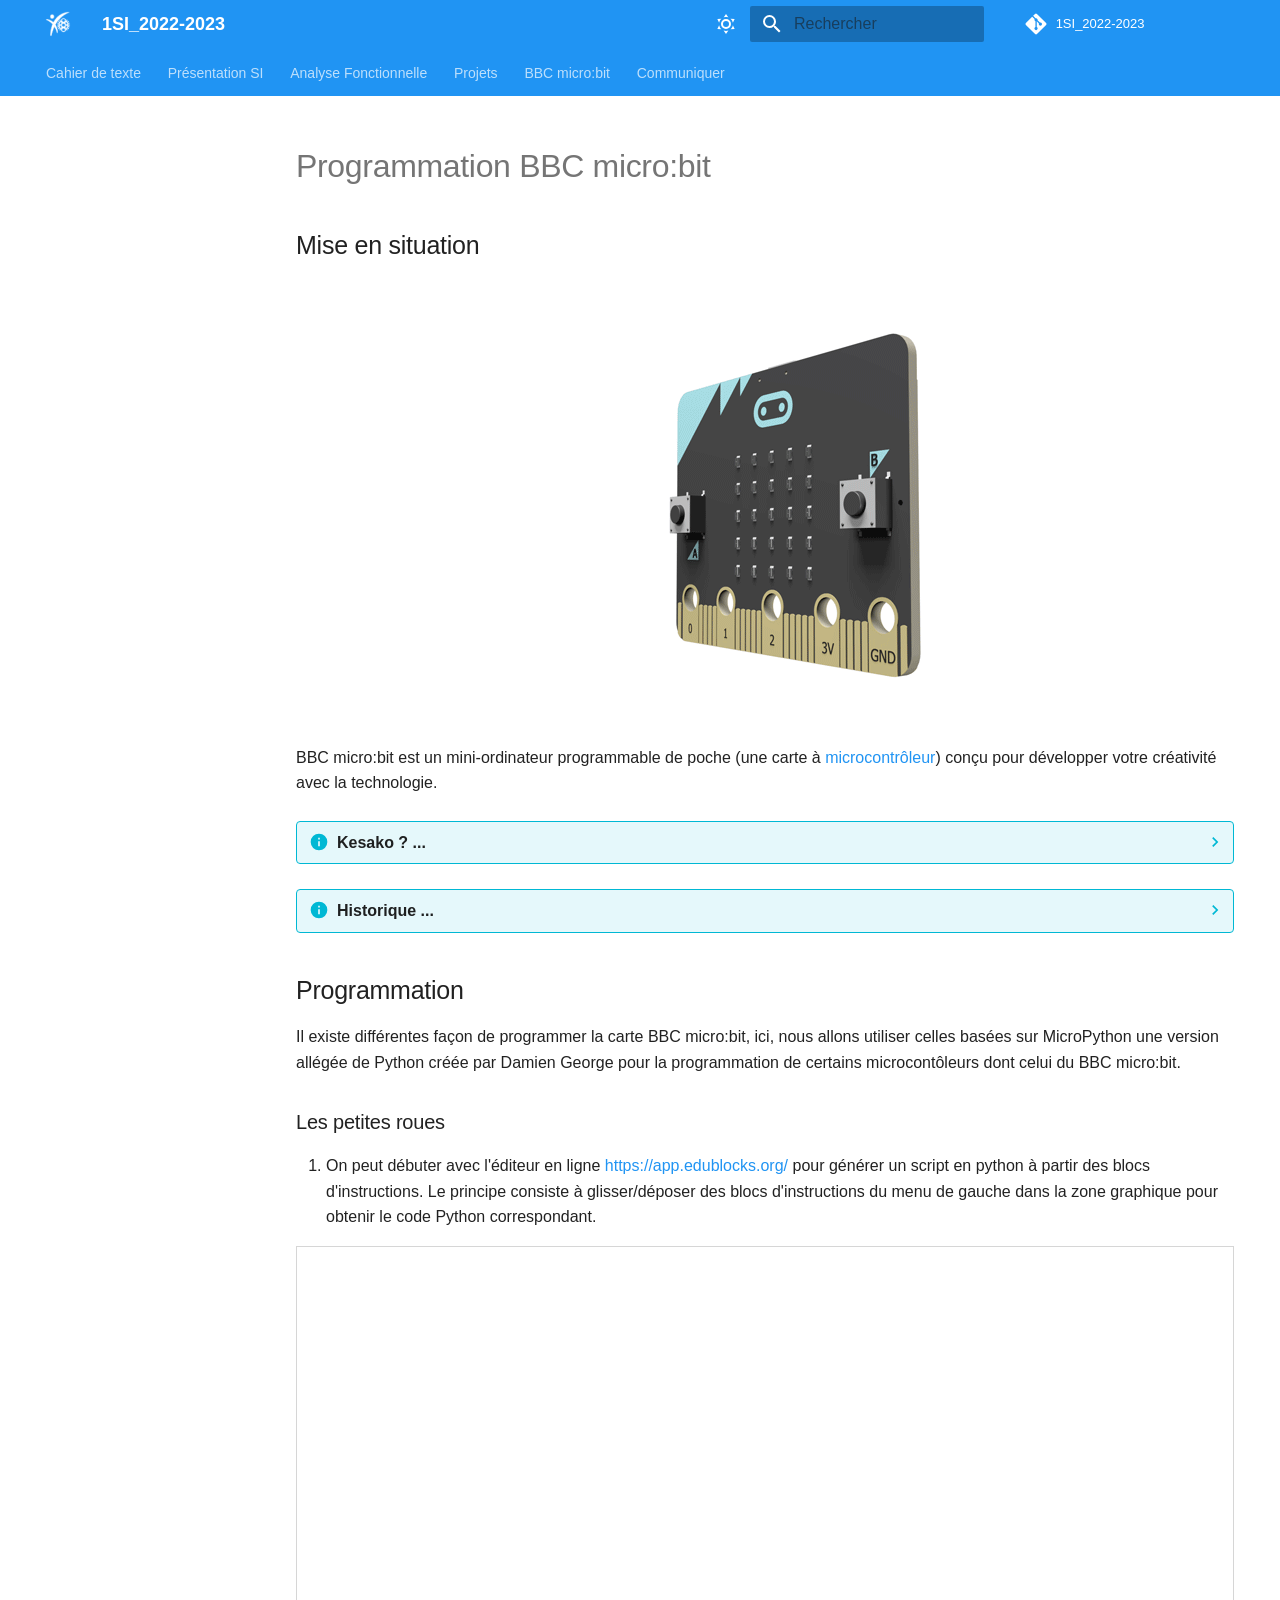
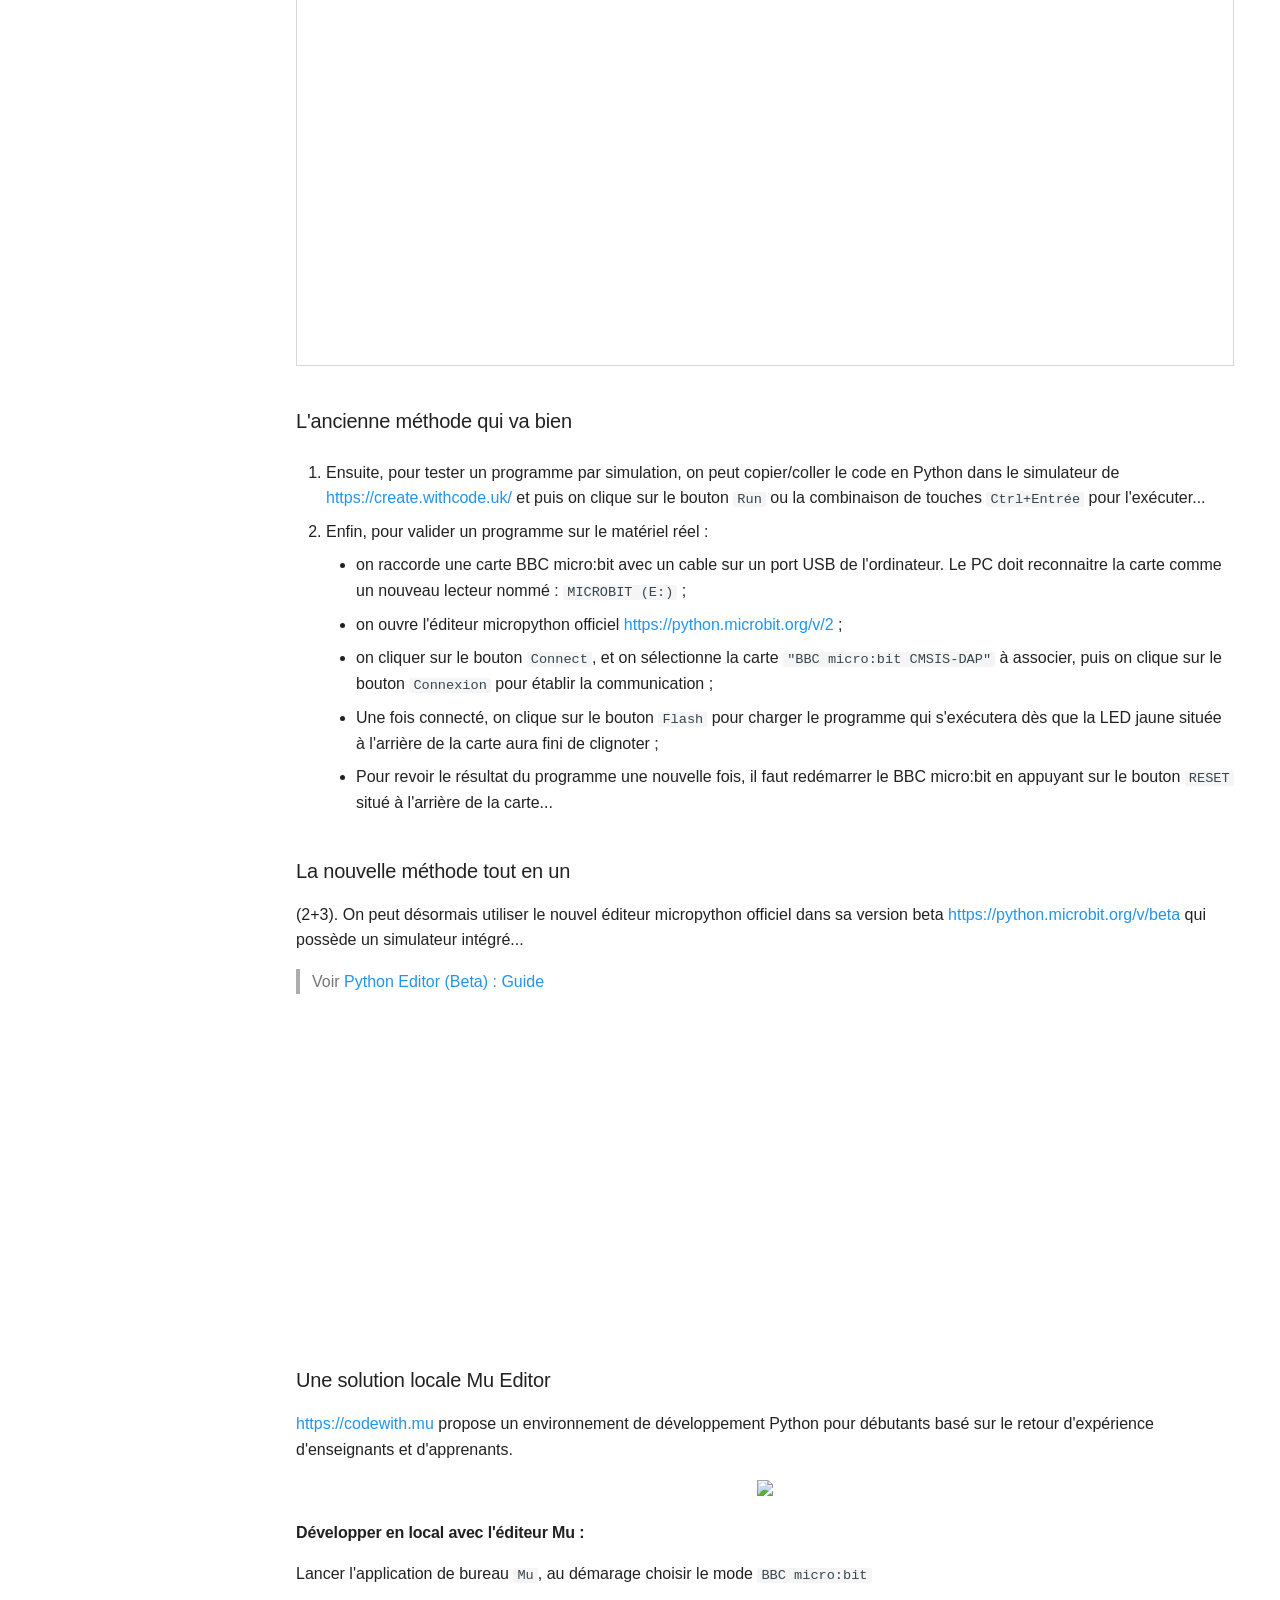
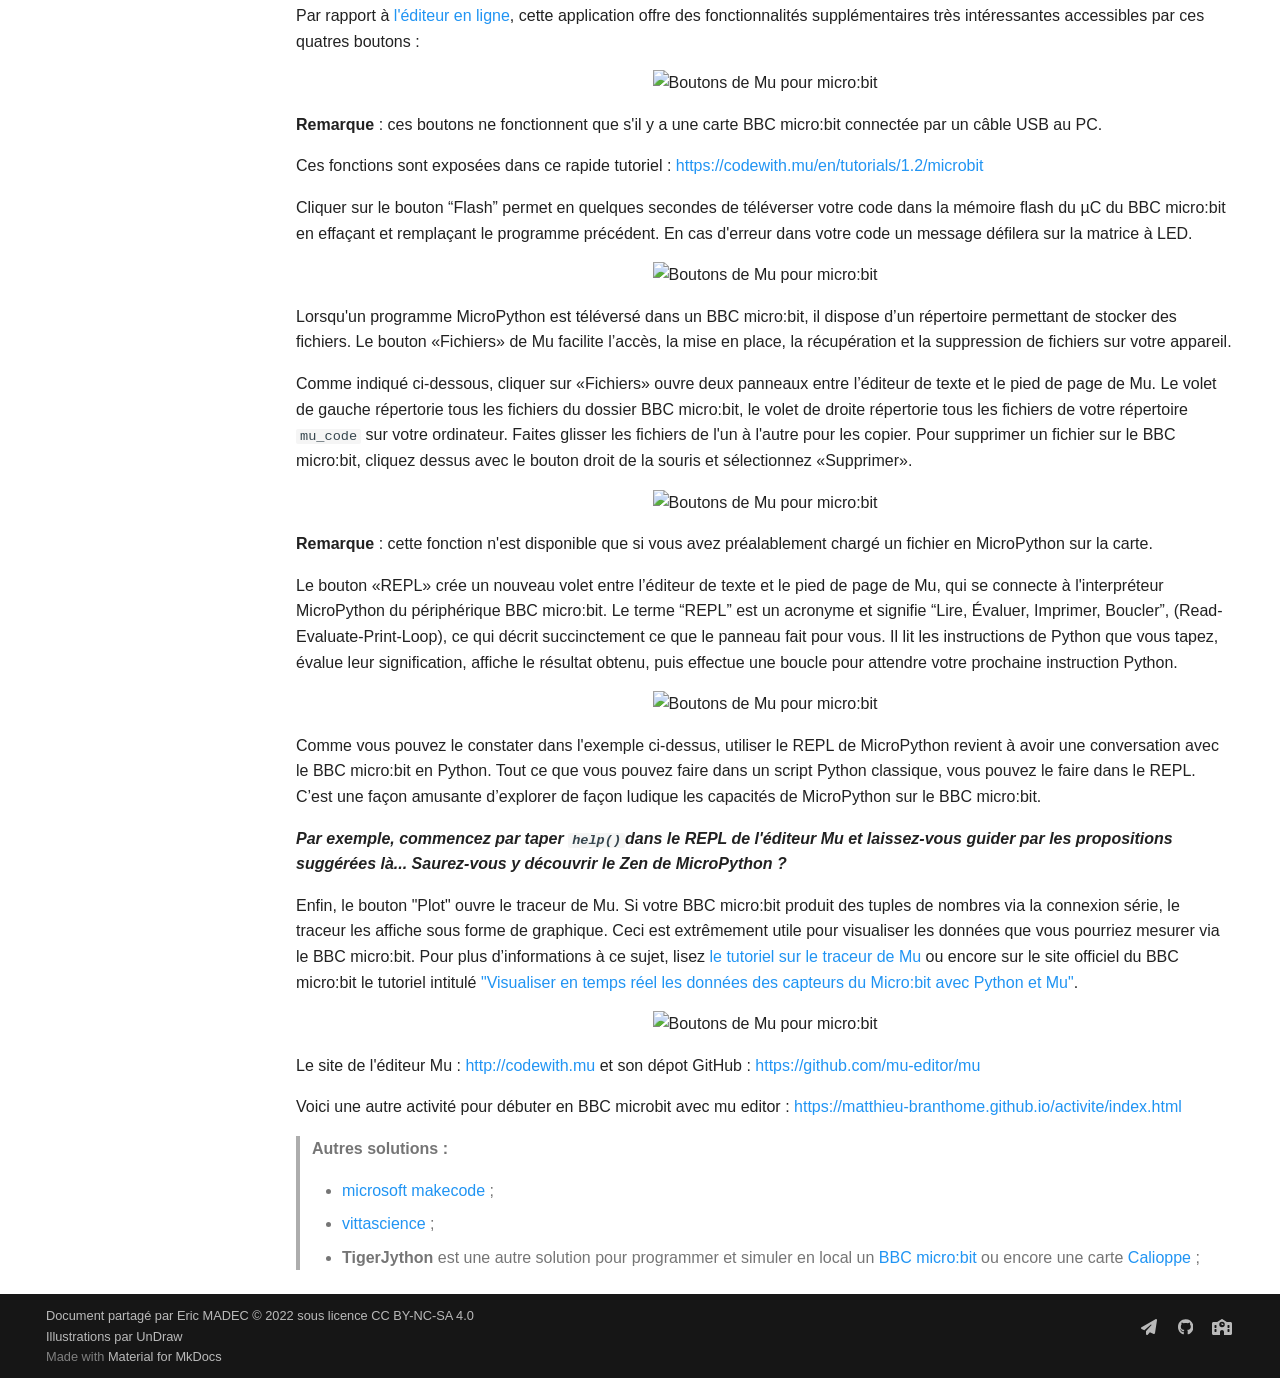
==== commit d857a767: "Deployed 664ae91 with MkDocs version: 1.4.3" ====
--- a/bbc_microbit/index.html
+++ b/bbc_microbit/index.html
@@ -17,7 +17,7 @@
       
       
       <link rel="icon" href="../images/LogoIO-blue.png">
-      <meta name="generator" content="mkdocs-1.4.2, mkdocs-material-9.0.2">
+      <meta name="generator" content="mkdocs-1.4.3, mkdocs-material-9.1.9">
     
     
       
@@ -25,10 +25,10 @@
       
     
     
-      <link rel="stylesheet" href="../assets/stylesheets/main.f56500e0.min.css">
-      
-        
-        <link rel="stylesheet" href="../assets/stylesheets/palette.2505c338.min.css">
+      <link rel="stylesheet" href="../assets/stylesheets/main.85bb2934.min.css">
+      
+        
+        <link rel="stylesheet" href="../assets/stylesheets/palette.a6bdf11c.min.css">
       
       
 
@@ -108,25 +108,31 @@
       </div>
     </div>
     
-      <form class="md-header__option" data-md-component="palette">
-        
-          
-          <input class="md-option" data-md-color-media="" data-md-color-scheme="default" data-md-color-primary="blue" data-md-color-accent="indigo"  aria-label="Basculer en mode sombre"  type="radio" name="__palette" id="__palette_1">
-          
-            <label class="md-header__button md-icon" title="Basculer en mode sombre" for="__palette_2" hidden>
-              <svg xmlns="http://www.w3.org/2000/svg" viewBox="0 0 24 24"><path d="M12 7a5 5 0 0 1 5 5 5 5 0 0 1-5 5 5 5 0 0 1-5-5 5 5 0 0 1 5-5m0 2a3 3 0 0 0-3 3 3 3 0 0 0 3 3 3 3 0 0 0 3-3 3 3 0 0 0-3-3m0-7 2.39 3.42C13.65 5.15 12.84 5 12 5c-.84 0-1.65.15-2.39.42L12 2M3.34 7l4.16-.35A7.2 7.2 0 0 0 5.94 8.5c-.44.74-.69 1.5-.83 2.29L3.34 7m.02 10 1.76-3.77a7.131 7.131 0 0 0 2.38 4.14L3.36 17M20.65 7l-1.77 3.79a7.023 7.023 0 0 0-2.38-4.15l4.15.36m-.01 10-4.14.36c.59-.51 1.12-1.14 1.54-1.86.42-.73.69-1.5.83-2.29L20.64 17M12 22l-2.41-3.44c.74.27 1.55.44 2.41.44.82 0 1.63-.17 2.37-.44L12 22Z"/></svg>
-            </label>
-          
-        
-          
-          <input class="md-option" data-md-color-media="" data-md-color-scheme="slate" data-md-color-primary="indigo" data-md-color-accent="blue"  aria-label="Basculer en mode clair"  type="radio" name="__palette" id="__palette_2">
-          
-            <label class="md-header__button md-icon" title="Basculer en mode clair" for="__palette_1" hidden>
-              <svg xmlns="http://www.w3.org/2000/svg" viewBox="0 0 24 24"><path d="m17.75 4.09-2.53 1.94.91 3.06-2.63-1.81-2.63 1.81.91-3.06-2.53-1.94L12.44 4l1.06-3 1.06 3 3.19.09m3.5 6.91-1.64 1.25.59 1.98-1.7-1.17-1.7 1.17.59-1.98L15.75 11l2.06-.05L18.5 9l.69 1.95 2.06.05m-2.28 4.95c.83-.08 1.72 1.1 1.19 1.85-.32.45-.66.87-1.08 1.27C15.17 23 8.84 23 4.94 19.07c-3.91-3.9-3.91-10.24 0-14.14.4-.4.82-.76 1.27-1.08.75-.53 1.93.36 1.85 1.19-.27 2.86.69 5.83 2.89 8.02a9.96 9.96 0 0 0 8.02 2.89m-1.64 2.02a12.08 12.08 0 0 1-7.8-3.47c-2.17-2.19-3.33-5-3.49-7.82-2.81 3.14-2.7 7.96.31 10.98 3.02 3.01 7.84 3.12 10.98.31Z"/></svg>
-            </label>
-          
-        
-      </form>
+      
+        <form class="md-header__option" data-md-component="palette">
+          
+            
+            
+            
+            <input class="md-option" data-md-color-media="" data-md-color-scheme="default" data-md-color-primary="blue" data-md-color-accent="indigo"  aria-label="Basculer en mode sombre"  type="radio" name="__palette" id="__palette_1">
+            
+              <label class="md-header__button md-icon" title="Basculer en mode sombre" for="__palette_2" hidden>
+                <svg xmlns="http://www.w3.org/2000/svg" viewBox="0 0 24 24"><path d="M12 7a5 5 0 0 1 5 5 5 5 0 0 1-5 5 5 5 0 0 1-5-5 5 5 0 0 1 5-5m0 2a3 3 0 0 0-3 3 3 3 0 0 0 3 3 3 3 0 0 0 3-3 3 3 0 0 0-3-3m0-7 2.39 3.42C13.65 5.15 12.84 5 12 5c-.84 0-1.65.15-2.39.42L12 2M3.34 7l4.16-.35A7.2 7.2 0 0 0 5.94 8.5c-.44.74-.69 1.5-.83 2.29L3.34 7m.02 10 1.76-3.77a7.131 7.131 0 0 0 2.38 4.14L3.36 17M20.65 7l-1.77 3.79a7.023 7.023 0 0 0-2.38-4.15l4.15.36m-.01 10-4.14.36c.59-.51 1.12-1.14 1.54-1.86.42-.73.69-1.5.83-2.29L20.64 17M12 22l-2.41-3.44c.74.27 1.55.44 2.41.44.82 0 1.63-.17 2.37-.44L12 22Z"/></svg>
+              </label>
+            
+          
+            
+            
+            
+            <input class="md-option" data-md-color-media="" data-md-color-scheme="slate" data-md-color-primary="indigo" data-md-color-accent="blue"  aria-label="Basculer en mode clair"  type="radio" name="__palette" id="__palette_2">
+            
+              <label class="md-header__button md-icon" title="Basculer en mode clair" for="__palette_1" hidden>
+                <svg xmlns="http://www.w3.org/2000/svg" viewBox="0 0 24 24"><path d="m17.75 4.09-2.53 1.94.91 3.06-2.63-1.81-2.63 1.81.91-3.06-2.53-1.94L12.44 4l1.06-3 1.06 3 3.19.09m3.5 6.91-1.64 1.25.59 1.98-1.7-1.17-1.7 1.17.59-1.98L15.75 11l2.06-.05L18.5 9l.69 1.95 2.06.05m-2.28 4.95c.83-.08 1.72 1.1 1.19 1.85-.32.45-.66.87-1.08 1.27C15.17 23 8.84 23 4.94 19.07c-3.91-3.9-3.91-10.24 0-14.14.4-.4.82-.76 1.27-1.08.75-.53 1.93.36 1.85 1.19-.27 2.86.69 5.83 2.89 8.02a9.96 9.96 0 0 0 8.02 2.89m-1.64 2.02a12.08 12.08 0 0 1-7.8-3.47c-2.17-2.19-3.33-5-3.49-7.82-2.81 3.14-2.7 7.96.31 10.98 3.02 3.01 7.84 3.12 10.98.31Z"/></svg>
+              </label>
+            
+          
+        </form>
+      
     
     
     
@@ -142,7 +148,7 @@
         <svg xmlns="http://www.w3.org/2000/svg" viewBox="0 0 24 24"><path d="M9.5 3A6.5 6.5 0 0 1 16 9.5c0 1.61-.59 3.09-1.56 4.23l.27.27h.79l5 5-1.5 1.5-5-5v-.79l-.27-.27A6.516 6.516 0 0 1 9.5 16 6.5 6.5 0 0 1 3 9.5 6.5 6.5 0 0 1 9.5 3m0 2C7 5 5 7 5 9.5S7 14 9.5 14 14 12 14 9.5 12 5 9.5 5Z"/></svg>
         <svg xmlns="http://www.w3.org/2000/svg" viewBox="0 0 24 24"><path d="M20 11v2H8l5.5 5.5-1.42 1.42L4.16 12l7.92-7.92L13.5 5.5 8 11h12Z"/></svg>
       </label>
-      <nav class="md-search__options" aria-label="Search">
+      <nav class="md-search__options" aria-label="Recherche">
         
         <button type="reset" class="md-search__icon md-icon" title="Effacer" aria-label="Effacer" tabindex="-1">
           <svg xmlns="http://www.w3.org/2000/svg" viewBox="0 0 24 24"><path d="M19 6.41 17.59 5 12 10.59 6.41 5 5 6.41 10.59 12 5 17.59 6.41 19 12 13.41 17.59 19 19 17.59 13.41 12 19 6.41Z"/></svg>
@@ -156,7 +162,7 @@
           <div class="md-search-result__meta">
             Initialisation de la recherche
           </div>
-          <ol class="md-search-result__list"></ol>
+          <ol class="md-search-result__list" role="presentation"></ol>
         </div>
       </div>
     </div>
@@ -168,7 +174,7 @@
         <a href="https://github.com/ericECmorlaix/1SI_2022-2023" title="Aller au dépôt" class="md-source" data-md-component="source">
   <div class="md-source__icon md-icon">
     
-    <svg xmlns="http://www.w3.org/2000/svg" viewBox="0 0 448 512"><!--! Font Awesome Free 6.2.1 by @fontawesome - https://fontawesome.com License - https://fontawesome.com/license/free (Icons: CC BY 4.0, Fonts: SIL OFL 1.1, Code: MIT License) Copyright 2022 Fonticons, Inc.--><path d="M439.55 236.05 244 40.45a28.87 28.87 0 0 0-40.81 0l-40.66 40.63 51.52 51.52c27.06-9.14 52.68 16.77 43.39 43.68l49.66 49.66c34.23-11.8 61.18 31 35.47 56.69-26.49 26.49-70.21-2.87-56-37.34L240.22 199v121.85c25.3 12.54 22.26 41.85 9.08 55a34.34 34.34 0 0 1-48.55 0c-17.57-17.6-11.07-46.91 11.25-56v-123c-20.8-8.51-24.6-30.74-18.64-45L142.57 101 8.45 235.14a28.86 28.86 0 0 0 0 40.81l195.61 195.6a28.86 28.86 0 0 0 40.8 0l194.69-194.69a28.86 28.86 0 0 0 0-40.81z"/></svg>
+    <svg xmlns="http://www.w3.org/2000/svg" viewBox="0 0 448 512"><!--! Font Awesome Free 6.4.0 by @fontawesome - https://fontawesome.com License - https://fontawesome.com/license/free (Icons: CC BY 4.0, Fonts: SIL OFL 1.1, Code: MIT License) Copyright 2023 Fonticons, Inc.--><path d="M439.55 236.05 244 40.45a28.87 28.87 0 0 0-40.81 0l-40.66 40.63 51.52 51.52c27.06-9.14 52.68 16.77 43.39 43.68l49.66 49.66c34.23-11.8 61.18 31 35.47 56.69-26.49 26.49-70.21-2.87-56-37.34L240.22 199v121.85c25.3 12.54 22.26 41.85 9.08 55a34.34 34.34 0 0 1-48.55 0c-17.57-17.6-11.07-46.91 11.25-56v-123c-20.8-8.51-24.6-30.74-18.64-45L142.57 101 8.45 235.14a28.86 28.86 0 0 0 0 40.81l195.61 195.6a28.86 28.86 0 0 0 40.8 0l194.69-194.69a28.86 28.86 0 0 0 0-40.81z"/></svg>
   </div>
   <div class="md-source__repository">
     1SI_2022-2023
@@ -187,7 +193,7 @@
           
             
 <nav class="md-tabs" aria-label="Onglets" data-md-component="tabs">
-  <div class="md-tabs__inner md-grid">
+  <div class="md-grid">
     <ul class="md-tabs__list">
       
         
@@ -235,6 +241,22 @@
   
 
 
+  
+  
+  
+    <li class="md-tabs__item">
+      <a href="../Modeliser_ma_rue/" class="md-tabs__link">
+        Projets
+      </a>
+    </li>
+  
+
+      
+        
+  
+  
+
+
   <li class="md-tabs__item">
     <a href="https://ericecmorlaix.github.io/1SI_2022-2023/bbc_microbit/" class="md-tabs__link">
       BBC micro:bit
@@ -293,7 +315,7 @@
       <a href="https://github.com/ericECmorlaix/1SI_2022-2023" title="Aller au dépôt" class="md-source" data-md-component="source">
   <div class="md-source__icon md-icon">
     
-    <svg xmlns="http://www.w3.org/2000/svg" viewBox="0 0 448 512"><!--! Font Awesome Free 6.2.1 by @fontawesome - https://fontawesome.com License - https://fontawesome.com/license/free (Icons: CC BY 4.0, Fonts: SIL OFL 1.1, Code: MIT License) Copyright 2022 Fonticons, Inc.--><path d="M439.55 236.05 244 40.45a28.87 28.87 0 0 0-40.81 0l-40.66 40.63 51.52 51.52c27.06-9.14 52.68 16.77 43.39 43.68l49.66 49.66c34.23-11.8 61.18 31 35.47 56.69-26.49 26.49-70.21-2.87-56-37.34L240.22 199v121.85c25.3 12.54 22.26 41.85 9.08 55a34.34 34.34 0 0 1-48.55 0c-17.57-17.6-11.07-46.91 11.25-56v-123c-20.8-8.51-24.6-30.74-18.64-45L142.57 101 8.45 235.14a28.86 28.86 0 0 0 0 40.81l195.61 195.6a28.86 28.86 0 0 0 40.8 0l194.69-194.69a28.86 28.86 0 0 0 0-40.81z"/></svg>
+    <svg xmlns="http://www.w3.org/2000/svg" viewBox="0 0 448 512"><!--! Font Awesome Free 6.4.0 by @fontawesome - https://fontawesome.com License - https://fontawesome.com/license/free (Icons: CC BY 4.0, Fonts: SIL OFL 1.1, Code: MIT License) Copyright 2023 Fonticons, Inc.--><path d="M439.55 236.05 244 40.45a28.87 28.87 0 0 0-40.81 0l-40.66 40.63 51.52 51.52c27.06-9.14 52.68 16.77 43.39 43.68l49.66 49.66c34.23-11.8 61.18 31 35.47 56.69-26.49 26.49-70.21-2.87-56-37.34L240.22 199v121.85c25.3 12.54 22.26 41.85 9.08 55a34.34 34.34 0 0 1-48.55 0c-17.57-17.6-11.07-46.91 11.25-56v-123c-20.8-8.51-24.6-30.74-18.64-45L142.57 101 8.45 235.14a28.86 28.86 0 0 0 0 40.81l195.61 195.6a28.86 28.86 0 0 0 40.8 0l194.69-194.69a28.86 28.86 0 0 0 0-40.81z"/></svg>
   </div>
   <div class="md-source__repository">
     1SI_2022-2023
@@ -344,17 +366,20 @@
     <li class="md-nav__item md-nav__item--nested">
       
       
-        <input class="md-nav__toggle md-toggle md-toggle--indeterminate" data-md-toggle="__nav_3" type="checkbox" id="__nav_3" checked>
-      
-      
-      
-      
-        <label class="md-nav__link" for="__nav_3">
+      
+      
+        
+      
+      <input class="md-nav__toggle md-toggle md-toggle--indeterminate" type="checkbox" id="__nav_3" >
+      
+      
+      
+        <label class="md-nav__link" for="__nav_3" id="__nav_3_label" tabindex="0">
           Analyse Fonctionnelle
           <span class="md-nav__icon md-icon"></span>
         </label>
       
-      <nav class="md-nav" aria-label="Analyse Fonctionnelle" data-md-level="1">
+      <nav class="md-nav" data-md-level="1" aria-labelledby="__nav_3_label" aria-expanded="false">
         <label class="md-nav__title" for="__nav_3">
           <span class="md-nav__icon md-icon"></span>
           Analyse Fonctionnelle
@@ -388,6 +413,99 @@
   
   
   
+    
+    <li class="md-nav__item md-nav__item--nested">
+      
+      
+      
+      
+        
+      
+      <input class="md-nav__toggle md-toggle md-toggle--indeterminate" type="checkbox" id="__nav_4" >
+      
+      
+      
+        <label class="md-nav__link" for="__nav_4" id="__nav_4_label" tabindex="0">
+          Projets
+          <span class="md-nav__icon md-icon"></span>
+        </label>
+      
+      <nav class="md-nav" data-md-level="1" aria-labelledby="__nav_4_label" aria-expanded="false">
+        <label class="md-nav__title" for="__nav_4">
+          <span class="md-nav__icon md-icon"></span>
+          Projets
+        </label>
+        <ul class="md-nav__list" data-md-scrollfix>
+          
+            
+              
+  
+  
+  
+    <li class="md-nav__item">
+      <a href="../Modeliser_ma_rue/" class="md-nav__link">
+        Mini-projet collectif : "modéliser ma rue"
+      </a>
+    </li>
+  
+
+            
+          
+            
+              
+  
+  
+  
+    <li class="md-nav__item">
+      <a href="../Bougeons_ensemble/" class="md-nav__link">
+        Compteur d'énergie sur vélo d'appartement
+      </a>
+    </li>
+  
+
+            
+          
+            
+              
+  
+  
+  
+    <li class="md-nav__item">
+      <a href="https://course-en-cours.com/" class="md-nav__link">
+        Course en Cours
+      </a>
+    </li>
+  
+
+            
+          
+            
+              
+  
+  
+  
+    <li class="md-nav__item">
+      <a href="../Epreuve_technique.pdf" class="md-nav__link">
+        Robotique
+      </a>
+    </li>
+  
+
+            
+          
+        </ul>
+      </nav>
+    </li>
+  
+
+    
+      
+      
+      
+
+  
+  
+  
     <li class="md-nav__item">
       <a href="https://ericecmorlaix.github.io/1SI_2022-2023/bbc_microbit/" class="md-nav__link">
         BBC micro:bit
@@ -407,18 +525,21 @@
     <li class="md-nav__item md-nav__item--nested">
       
       
-        <input class="md-nav__toggle md-toggle md-toggle--indeterminate" data-md-toggle="__nav_5" type="checkbox" id="__nav_5" checked>
-      
-      
-      
-      
-        <label class="md-nav__link" for="__nav_5">
+      
+      
+        
+      
+      <input class="md-nav__toggle md-toggle md-toggle--indeterminate" type="checkbox" id="__nav_6" >
+      
+      
+      
+        <label class="md-nav__link" for="__nav_6" id="__nav_6_label" tabindex="0">
           Communiquer
           <span class="md-nav__icon md-icon"></span>
         </label>
       
-      <nav class="md-nav" aria-label="Communiquer" data-md-level="1">
-        <label class="md-nav__title" for="__nav_5">
+      <nav class="md-nav" data-md-level="1" aria-labelledby="__nav_6_label" aria-expanded="false">
+        <label class="md-nav__title" for="__nav_6">
           <span class="md-nav__icon md-icon"></span>
           Communiquer
         </label>
@@ -474,7 +595,6 @@
 
   
   
-
 
 
 <h1 id="programmation-bbc-microbit">Programmation BBC micro:bit<a class="headerlink" href="#programmation-bbc-microbit" title="Permanent link">&num;</a></h1>
@@ -528,7 +648,7 @@
 </details>
 <h2 id="programmation">Programmation<a class="headerlink" href="#programmation" title="Permanent link">&num;</a></h2>
 <p>Il existe différentes façon de programmer la carte BBC micro:bit, ici, nous allons utiliser celles basées sur MicroPython une version allégée de Python créée par Damien George pour la programmation de certains microcontôleurs dont celui du BBC micro:bit.</p>
-<h3 id="les-petites-roues">Les petites roues <img alt="🚲" class="twemoji" src="https://twemoji.maxcdn.com/v/latest/svg/1f6b2.svg" title=":bike:" /><a class="headerlink" href="#les-petites-roues" title="Permanent link">&num;</a></h3>
+<h3 id="les-petites-roues">Les petites roues<a class="headerlink" href="#les-petites-roues" title="Permanent link">&num;</a></h3>
 <ol>
 <li>On peut débuter avec l'éditeur en ligne <a href="https://app.edublocks.org/" target="_blank">https://app.edublocks.org/</a> pour générer un script en python à partir des blocs d'instructions. Le principe consiste à glisser/déposer des blocs d'instructions du menu de gauche dans la zone graphique pour obtenir le code Python correspondant.</li>
 </ol>
@@ -536,7 +656,7 @@
 <iframe width='1080' height='720' allowfullscreen frameborder='0' style='border:1px #d6d6d6 solid;' src="https://app.edublocks.org/"></iframe>
 </figure>
 
-<h3 id="lancienne-methode-qui-va-bien-car">L'ancienne méthode qui va bien :car:<a class="headerlink" href="#lancienne-methode-qui-va-bien-car" title="Permanent link">&num;</a></h3>
+<h3 id="lancienne-methode-qui-va-bien">L'ancienne méthode qui va bien<a class="headerlink" href="#lancienne-methode-qui-va-bien" title="Permanent link">&num;</a></h3>
 <ol>
 <li>
 <p>Ensuite, pour tester un programme par simulation, on peut copier/coller le code en Python dans le simulateur de <a href="https://create.withcode.uk/" target="_blank">https://create.withcode.uk/</a> et puis on clique sur le bouton <code>Run</code> ou la combinaison de touches <code>Ctrl+Entrée</code> pour l'exécuter...</p>
@@ -552,7 +672,7 @@
 </ul>
 </li>
 </ol>
-<h3 id="la-future-methode-a-experimenter">La future méthode à expérimenter <img alt="🚀" class="twemoji" src="https://twemoji.maxcdn.com/v/latest/svg/1f680.svg" title=":rocket:" /><a class="headerlink" href="#la-future-methode-a-experimenter" title="Permanent link">&num;</a></h3>
+<h3 id="la-nouvelle-methode-tout-en-un">La nouvelle méthode tout en un<a class="headerlink" href="#la-nouvelle-methode-tout-en-un" title="Permanent link">&num;</a></h3>
 <p>(2+3). On peut désormais utiliser le nouvel éditeur micropython officiel dans sa version beta <a href="https://python.microbit.org/v/beta" target="_blank">https://python.microbit.org/v/beta</a> qui possède un simulateur intégré...</p>
 <blockquote>
 <p>Voir <a href="https://support.microbit.org/support/solutions/articles/19000135210-python-editor-guide#overview" target="_blank">Python Editor (Beta) : Guide</a></p>
@@ -561,12 +681,35 @@
 <iframe width="560" height="315" src="https://www.youtube-nocookie.com/embed/mREwMW69qKc" title="YouTube video player" frameborder="0" allow="accelerometer; autoplay; clipboard-write; encrypted-media; gyroscope; picture-in-picture" allowfullscreen></iframe>
 </figure>
 
+<h3 id="une-solution-locale-mu-editor">Une solution locale Mu Editor<a class="headerlink" href="#une-solution-locale-mu-editor" title="Permanent link">&num;</a></h3>
+<p><a href="https://codewith.mu/">https://codewith.mu</a> propose un environnement de développement Python pour débutants basé sur le retour d'expérience d'enseignants et d'apprenants.</p>
+<p><center><img src="https://ericecmorlaix.github.io/img/logoMu.png" width="70%"></center></p>
+<h4 id="developper-en-local-avec-lediteur-mu">Développer en local avec l'éditeur Mu :<a class="headerlink" href="#developper-en-local-avec-lediteur-mu" title="Permanent link">&num;</a></h4>
+<p>Lancer l'application de bureau <code>Mu</code>, au démarage choisir le mode <code>BBC micro:bit</code></p>
+<p>Par rapport à <a href="https://python.microbit.org/" target="_blank">l'éditeur en ligne</a>, cette application offre des fonctionnalités supplémentaires très intéressantes accessibles par ces quatres boutons :</p>
+<p><center><img src="https://codewith.mu/img/en/tutorials/microbit_buttons.png" alt="Boutons de Mu pour micro:bit" width=22%></center></p>
+<p><strong>Remarque</strong> : ces boutons ne fonctionnent que s'il y a une carte BBC micro:bit connectée par un câble USB au PC.</p>
+<p>Ces fonctions sont exposées dans ce rapide tutoriel : <a href="https://codewith.mu/en/tutorials/1.2/microbit" target="_blank">https://codewith.mu/en/tutorials/1.2/microbit</a></p>
+<p>Cliquer sur le bouton “Flash” permet en quelques secondes de téléverser votre code dans la mémoire flash du µC du BBC micro:bit en effaçant et remplaçant le programme précédent. En cas d'erreur dans votre code un message défilera sur la matrice à LED.</p>
+<p><center><img src="https://codewith.mu/img/en/tutorials/microbit_flash.gif" alt="Boutons de Mu pour micro:bit" width=70%></center></p>
+<p>Lorsqu'un programme MicroPython est téléversé dans un BBC micro:bit, il dispose d’un répertoire permettant de stocker des fichiers. Le bouton «Fichiers» de Mu facilite l’accès, la mise en place, la récupération et la suppression de fichiers sur votre appareil.</p>
+<p>Comme indiqué ci-dessous, cliquer sur «Fichiers» ouvre deux panneaux entre l’éditeur de texte et le pied de page de Mu. Le volet de gauche répertorie tous les fichiers du dossier BBC micro:bit, le volet de droite répertorie tous les fichiers de votre répertoire <code>mu_code</code> sur votre ordinateur. Faites glisser les fichiers de l'un à l'autre pour les copier. Pour supprimer un fichier sur le BBC micro:bit, cliquez dessus avec le bouton droit de la souris et sélectionnez «Supprimer».</p>
+<p><center><img src="https://codewith.mu/img/en/tutorials/microbit_files.gif" alt="Boutons de Mu pour micro:bit" width=70%></center></p>
+<p><strong>Remarque</strong> : cette fonction n'est disponible que si vous avez préalablement chargé un fichier en MicroPython sur la carte.</p>
+<p>Le bouton «REPL» crée un nouveau volet entre l’éditeur de texte et le pied de page de Mu, qui se connecte à l'interpréteur MicroPython du périphérique BBC micro:bit. Le terme “REPL” est un acronyme et signifie “Lire, Évaluer, Imprimer, Boucler”, (Read-Evaluate-Print-Loop), ce qui décrit succinctement ce que le panneau fait pour vous. Il lit les instructions de Python que vous tapez, évalue leur signification, affiche le résultat obtenu, puis effectue une boucle pour attendre votre prochaine instruction Python.</p>
+<p><center><img src="https://codewith.mu/img/en/tutorials/microbit_repl.gif" alt="Boutons de Mu pour micro:bit" width=70%></center></p>
+<p>Comme vous pouvez le constater dans l'exemple ci-dessus, utiliser le REPL de MicroPython revient à avoir une conversation avec le BBC micro:bit en Python. Tout ce que vous pouvez faire dans un script Python classique, vous pouvez le faire dans le REPL. C’est une façon amusante d’explorer de façon ludique les capacités de MicroPython sur le BBC micro:bit.</p>
+<p><strong><em>Par exemple, commencez par taper <code>help()</code>dans le REPL de l'éditeur Mu et laissez-vous guider par les propositions suggérées là... Saurez-vous y découvrir le Zen de MicroPython ?</em></strong></p>
+<p>Enfin, le bouton "Plot" ouvre le traceur de Mu. Si votre BBC micro:bit produit des tuples de nombres via la connexion série, le traceur les affiche sous forme de graphique. Ceci est extrêmement utile pour visualiser les données que vous pourriez mesurer via le BBC micro:bit. Pour plus d’informations à ce sujet, lisez <a href="https://codewith.mu/en/tutorials/1.0/plotter" target="_blank">le tutoriel sur le traceur de Mu</a> ou encore sur le site officiel du BBC micro:bit le tutoriel intitulé <a href="https://microbit.org/fr/2018-09-03-python-mu-datalogging/" target="_blank">"Visualiser en temps réel les données des capteurs du Micro:bit avec Python et Mu"</a>.</p>
+<p><center><img src="https://codewith.mu/img/en/tutorials/microbit_plotter.gif" alt="Boutons de Mu pour micro:bit" width=70%></center></p>
+<p>Le site de l'éditeur Mu : <a href="http://codewith.mu" target="_blank">http://codewith.mu</a> et son dépot GitHub : <a href="https://github.com/mu-editor/mu" target="_blank">https://github.com/mu-editor/mu</a></p>
+<p>Voici une autre activité pour débuter en BBC microbit avec mu editor : <a href="https://matthieu-branthome.github.io/activite/index.html" target="_blank">https://matthieu-branthome.github.io/activite/index.html</a></p>
 <blockquote>
 <p><strong>Autres solutions :</strong></p>
 <ul>
 <li><a href="https://makecode.microbit.org/" target="_blank">microsoft makecode</a> ;</li>
 <li><a href="https://fr.vittascience.com/microbit/?mode=mixed&amp;console=bottom&amp;toolbox=vittascience&amp;simu=1" target="_blank">vittascience</a> ;</li>
-<li><a href="https://codewith.mu/" target="_blank">L'éditeur Mu</a> sur PC ;</li>
+<li><strong>TigerJython</strong> est une autre solution pour programmer et simuler en local un <a href="https://www.tigerjython4kids.ch/franz/index.php?inhalt_links=navigation.inc.php&amp;&amp;inhalt_mitte=robotik/microbit/microbit.inc.php" target="_blank">BBC micro:bit</a> ou encore une carte <a href="https://www.tigerjython4kids.ch/index.php?inhalt_links=robotik/navigation.inc.php&amp;inhalt_mitte=robotik/calliope/calliope.inc.php" target="_blank">Calioppe</a> ;</li>
 </ul>
 </blockquote>
 
@@ -581,10 +724,10 @@
           
         </div>
         
-          <a href="#" class="md-top md-icon" data-md-component="top" hidden>
+          <button type="button" class="md-top md-icon" data-md-component="top" hidden>
             <svg xmlns="http://www.w3.org/2000/svg" viewBox="0 0 24 24"><path d="M13 20h-2V8l-5.5 5.5-1.42-1.42L12 4.16l7.92 7.92-1.42 1.42L13 8v12Z"/></svg>
             Retour en haut de la page
-          </a>
+          </button>
         
       </main>
       
@@ -610,20 +753,26 @@
   
     
     
+    
+    
     <a href="mailto:eric.madec@ecmorlaix.fr" target="_blank" rel="noopener" title="Pour toute question, suggestion ou commentaire, écrire à l&#39;auteur" class="md-social__link">
-      <svg xmlns="http://www.w3.org/2000/svg" viewBox="0 0 512 512"><!--! Font Awesome Free 6.2.1 by @fontawesome - https://fontawesome.com License - https://fontawesome.com/license/free (Icons: CC BY 4.0, Fonts: SIL OFL 1.1, Code: MIT License) Copyright 2022 Fonticons, Inc.--><path d="M498.1 5.6c10.1 7 15.4 19.1 13.5 31.2l-64 416c-1.5 9.7-7.4 18.2-16 23s-18.9 5.4-28 1.6L284 427.7l-68.5 74.1c-8.9 9.7-22.9 12.9-35.2 8.1S160 493.2 160 480v-83.6c0-4 1.5-7.8 4.2-10.7l167.6-182.9c5.8-6.3 5.6-16-.4-22s-15.7-6.4-22-.7L106 360.8l-88.3-44.2C7.1 311.3.3 300.7 0 288.9s5.9-22.8 16.1-28.7l448-256c10.7-6.1 23.9-5.5 34 1.4z"/></svg>
+      <svg xmlns="http://www.w3.org/2000/svg" viewBox="0 0 512 512"><!--! Font Awesome Free 6.4.0 by @fontawesome - https://fontawesome.com License - https://fontawesome.com/license/free (Icons: CC BY 4.0, Fonts: SIL OFL 1.1, Code: MIT License) Copyright 2023 Fonticons, Inc.--><path d="M498.1 5.6c10.1 7 15.4 19.1 13.5 31.2l-64 416c-1.5 9.7-7.4 18.2-16 23s-18.9 5.4-28 1.6L284 427.7l-68.5 74.1c-8.9 9.7-22.9 12.9-35.2 8.1S160 493.2 160 480v-83.6c0-4 1.5-7.8 4.2-10.7l167.6-182.9c5.8-6.3 5.6-16-.4-22s-15.7-6.4-22-.7L106 360.8l-88.3-44.2C7.1 311.3.3 300.7 0 288.9s5.9-22.8 16.1-28.7l448-256c10.7-6.1 23.9-5.5 34 1.4z"/></svg>
     </a>
   
     
     
+    
+    
     <a href="https://github.com/ericECmorlaix/1SI_2022-2023" target="_blank" rel="noopener" title="dépôt github" class="md-social__link">
-      <svg xmlns="http://www.w3.org/2000/svg" viewBox="0 0 496 512"><!--! Font Awesome Free 6.2.1 by @fontawesome - https://fontawesome.com License - https://fontawesome.com/license/free (Icons: CC BY 4.0, Fonts: SIL OFL 1.1, Code: MIT License) Copyright 2022 Fonticons, Inc.--><path d="M165.9 397.4c0 2-2.3 3.6-5.2 3.6-3.3.3-5.6-1.3-5.6-3.6 0-2 2.3-3.6 5.2-3.6 3-.3 5.6 1.3 5.6 3.6zm-31.1-4.5c-.7 2 1.3 4.3 4.3 4.9 2.6 1 5.6 0 6.2-2s-1.3-4.3-4.3-5.2c-2.6-.7-5.5.3-6.2 2.3zm44.2-1.7c-2.9.7-4.9 2.6-4.6 4.9.3 2 2.9 3.3 5.9 2.6 2.9-.7 4.9-2.6 4.6-4.6-.3-1.9-3-3.2-5.9-2.9zM244.8 8C106.1 8 0 113.3 0 252c0 110.9 69.8 205.8 169.5 239.2 12.8 2.3 17.3-5.6 17.3-12.1 0-6.2-.3-40.4-.3-61.4 0 0-70 15-84.7-29.8 0 0-11.4-29.1-27.8-36.6 0 0-22.9-15.7 1.6-15.4 0 0 24.9 2 38.6 25.8 21.9 38.6 58.6 27.5 72.9 20.9 2.3-16 8.8-27.1 16-33.7-55.9-6.2-112.3-14.3-112.3-110.5 0-27.5 7.6-41.3 23.6-58.9-2.6-6.5-11.1-33.3 2.6-67.9 20.9-6.5 69 27 69 27 20-5.6 41.5-8.5 62.8-8.5s42.8 2.9 62.8 8.5c0 0 48.1-33.6 69-27 13.7 34.7 5.2 61.4 2.6 67.9 16 17.7 25.8 31.5 25.8 58.9 0 96.5-58.9 104.2-114.8 110.5 9.2 7.9 17 22.9 17 46.4 0 33.7-.3 75.4-.3 83.6 0 6.5 4.6 14.4 17.3 12.1C428.2 457.8 496 362.9 496 252 496 113.3 383.5 8 244.8 8zM97.2 352.9c-1.3 1-1 3.3.7 5.2 1.6 1.6 3.9 2.3 5.2 1 1.3-1 1-3.3-.7-5.2-1.6-1.6-3.9-2.3-5.2-1zm-10.8-8.1c-.7 1.3.3 2.9 2.3 3.9 1.6 1 3.6.7 4.3-.7.7-1.3-.3-2.9-2.3-3.9-2-.6-3.6-.3-4.3.7zm32.4 35.6c-1.6 1.3-1 4.3 1.3 6.2 2.3 2.3 5.2 2.6 6.5 1 1.3-1.3.7-4.3-1.3-6.2-2.2-2.3-5.2-2.6-6.5-1zm-11.4-14.7c-1.6 1-1.6 3.6 0 5.9 1.6 2.3 4.3 3.3 5.6 2.3 1.6-1.3 1.6-3.9 0-6.2-1.4-2.3-4-3.3-5.6-2z"/></svg>
+      <svg xmlns="http://www.w3.org/2000/svg" viewBox="0 0 496 512"><!--! Font Awesome Free 6.4.0 by @fontawesome - https://fontawesome.com License - https://fontawesome.com/license/free (Icons: CC BY 4.0, Fonts: SIL OFL 1.1, Code: MIT License) Copyright 2023 Fonticons, Inc.--><path d="M165.9 397.4c0 2-2.3 3.6-5.2 3.6-3.3.3-5.6-1.3-5.6-3.6 0-2 2.3-3.6 5.2-3.6 3-.3 5.6 1.3 5.6 3.6zm-31.1-4.5c-.7 2 1.3 4.3 4.3 4.9 2.6 1 5.6 0 6.2-2s-1.3-4.3-4.3-5.2c-2.6-.7-5.5.3-6.2 2.3zm44.2-1.7c-2.9.7-4.9 2.6-4.6 4.9.3 2 2.9 3.3 5.9 2.6 2.9-.7 4.9-2.6 4.6-4.6-.3-1.9-3-3.2-5.9-2.9zM244.8 8C106.1 8 0 113.3 0 252c0 110.9 69.8 205.8 169.5 239.2 12.8 2.3 17.3-5.6 17.3-12.1 0-6.2-.3-40.4-.3-61.4 0 0-70 15-84.7-29.8 0 0-11.4-29.1-27.8-36.6 0 0-22.9-15.7 1.6-15.4 0 0 24.9 2 38.6 25.8 21.9 38.6 58.6 27.5 72.9 20.9 2.3-16 8.8-27.1 16-33.7-55.9-6.2-112.3-14.3-112.3-110.5 0-27.5 7.6-41.3 23.6-58.9-2.6-6.5-11.1-33.3 2.6-67.9 20.9-6.5 69 27 69 27 20-5.6 41.5-8.5 62.8-8.5s42.8 2.9 62.8 8.5c0 0 48.1-33.6 69-27 13.7 34.7 5.2 61.4 2.6 67.9 16 17.7 25.8 31.5 25.8 58.9 0 96.5-58.9 104.2-114.8 110.5 9.2 7.9 17 22.9 17 46.4 0 33.7-.3 75.4-.3 83.6 0 6.5 4.6 14.4 17.3 12.1C428.2 457.8 496 362.9 496 252 496 113.3 383.5 8 244.8 8zM97.2 352.9c-1.3 1-1 3.3.7 5.2 1.6 1.6 3.9 2.3 5.2 1 1.3-1 1-3.3-.7-5.2-1.6-1.6-3.9-2.3-5.2-1zm-10.8-8.1c-.7 1.3.3 2.9 2.3 3.9 1.6 1 3.6.7 4.3-.7.7-1.3-.3-2.9-2.3-3.9-2-.6-3.6-.3-4.3.7zm32.4 35.6c-1.6 1.3-1 4.3 1.3 6.2 2.3 2.3 5.2 2.6 6.5 1 1.3-1.3.7-4.3-1.3-6.2-2.2-2.3-5.2-2.6-6.5-1zm-11.4-14.7c-1.6 1-1.6 3.6 0 5.9 1.6 2.3 4.3 3.3 5.6 2.3 1.6-1.3 1.6-3.9 0-6.2-1.4-2.3-4-3.3-5.6-2z"/></svg>
     </a>
   
     
     
+    
+    
     <a href="https://www.ecmorlaix.fr/nos-etablissements/lycee-notre-dame-du-mur/" target="_blank" rel="noopener" title="Lycée Notre Dame du Mur" class="md-social__link">
-      <svg xmlns="http://www.w3.org/2000/svg" viewBox="0 0 640 512"><!--! Font Awesome Free 6.2.1 by @fontawesome - https://fontawesome.com License - https://fontawesome.com/license/free (Icons: CC BY 4.0, Fonts: SIL OFL 1.1, Code: MIT License) Copyright 2022 Fonticons, Inc.--><path d="M337.8 5.4c-10.8-7.2-24.8-7.2-35.6 0L166.3 96H48c-26.5 0-48 21.5-48 48v320c0 26.5 21.5 48 48 48h544c26.5 0 48-21.5 48-48V144c0-26.5-21.5-48-48-48H473.7L337.8 5.4zM256 416c0-35.3 28.7-64 64-64s64 28.7 64 64v96H256v-96zM96 192h32c8.8 0 16 7.2 16 16v64c0 8.8-7.2 16-16 16H96c-8.8 0-16-7.2-16-16v-64c0-8.8 7.2-16 16-16zm400 16c0-8.8 7.2-16 16-16h32c8.8 0 16 7.2 16 16v64c0 8.8-7.2 16-16 16h-32c-8.8 0-16-7.2-16-16v-64zM96 320h32c8.8 0 16 7.2 16 16v64c0 8.8-7.2 16-16 16H96c-8.8 0-16-7.2-16-16v-64c0-8.8 7.2-16 16-16zm400 16c0-8.8 7.2-16 16-16h32c8.8 0 16 7.2 16 16v64c0 8.8-7.2 16-16 16h-32c-8.8 0-16-7.2-16-16v-64zM232 176a88 88 0 1 1 176 0 88 88 0 1 1-176 0zm88-48c-8.8 0-16 7.2-16 16v32c0 8.8 7.2 16 16 16h32c8.8 0 16-7.2 16-16s-7.2-16-16-16h-16v-16c0-8.8-7.2-16-16-16z"/></svg>
+      <svg xmlns="http://www.w3.org/2000/svg" viewBox="0 0 640 512"><!--! Font Awesome Free 6.4.0 by @fontawesome - https://fontawesome.com License - https://fontawesome.com/license/free (Icons: CC BY 4.0, Fonts: SIL OFL 1.1, Code: MIT License) Copyright 2023 Fonticons, Inc.--><path d="M337.8 5.4c-10.8-7.2-24.8-7.2-35.6 0L166.3 96H48c-26.5 0-48 21.5-48 48v320c0 26.5 21.5 48 48 48h544c26.5 0 48-21.5 48-48V144c0-26.5-21.5-48-48-48H473.7L337.8 5.4zM256 416c0-35.3 28.7-64 64-64s64 28.7 64 64v96H256v-96zM96 192h32c8.8 0 16 7.2 16 16v64c0 8.8-7.2 16-16 16H96c-8.8 0-16-7.2-16-16v-64c0-8.8 7.2-16 16-16zm400 16c0-8.8 7.2-16 16-16h32c8.8 0 16 7.2 16 16v64c0 8.8-7.2 16-16 16h-32c-8.8 0-16-7.2-16-16v-64zM96 320h32c8.8 0 16 7.2 16 16v64c0 8.8-7.2 16-16 16H96c-8.8 0-16-7.2-16-16v-64c0-8.8 7.2-16 16-16zm400 16c0-8.8 7.2-16 16-16h32c8.8 0 16 7.2 16 16v64c0 8.8-7.2 16-16 16h-32c-8.8 0-16-7.2-16-16v-64zM232 176a88 88 0 1 1 176 0 88 88 0 1 1-176 0zm88-48c-8.8 0-16 7.2-16 16v32c0 8.8 7.2 16 16 16h32c8.8 0 16-7.2 16-16s-7.2-16-16-16h-16v-16c0-8.8-7.2-16-16-16z"/></svg>
     </a>
   
 </div>
@@ -637,10 +786,10 @@
       <div class="md-dialog__inner md-typeset"></div>
     </div>
     
-    <script id="__config" type="application/json">{"base": "..", "features": ["navigation.instant", "navigation.tabs", "navigation.expand", "navigation.top", "toc.integrate", "header.autohide"], "search": "../assets/javascripts/workers/search.12658920.min.js", "translations": {"clipboard.copied": "Copi\u00e9 dans le presse-papier", "clipboard.copy": "Copier dans le presse-papier", "search.result.more.one": "1 de plus sur cette page", "search.result.more.other": "# de plus sur cette page", "search.result.none": "Aucun document trouv\u00e9", "search.result.one": "1 document trouv\u00e9", "search.result.other": "# documents trouv\u00e9s", "search.result.placeholder": "Taper pour d\u00e9marrer la recherche", "search.result.term.missing": "Non trouv\u00e9", "select.version": "S\u00e9lectionner la version"}}</script>
-    
-    
-      <script src="../assets/javascripts/bundle.5cf534bf.min.js"></script>
+    <script id="__config" type="application/json">{"base": "..", "features": ["navigation.instant", "navigation.tabs", "navigation.expand", "navigation.top", "toc.integrate", "header.autohide"], "search": "../assets/javascripts/workers/search.208ed371.min.js", "translations": {"clipboard.copied": "Copi\u00e9 dans le presse-papier", "clipboard.copy": "Copier dans le presse-papier", "search.result.more.one": "1 de plus sur cette page", "search.result.more.other": "# de plus sur cette page", "search.result.none": "Aucun document trouv\u00e9", "search.result.one": "1 document trouv\u00e9", "search.result.other": "# documents trouv\u00e9s", "search.result.placeholder": "Taper pour d\u00e9marrer la recherche", "search.result.term.missing": "Non trouv\u00e9", "select.version": "S\u00e9lectionner la version"}}</script>
+    
+    
+      <script src="../assets/javascripts/bundle.fac441b0.min.js"></script>
       
         <script src="../javascripts/config.js"></script>
       
--- a/assets/stylesheets/main.85bb2934.min.css
+++ b/assets/stylesheets/main.85bb2934.min.css
@@ -0,0 +1 @@
+@charset "UTF-8";html{-webkit-text-size-adjust:none;-moz-text-size-adjust:none;text-size-adjust:none;box-sizing:border-box}*,:after,:before{box-sizing:inherit}@media (prefers-reduced-motion){*,:after,:before{transition:none!important}}body{margin:0}a,button,input,label{-webkit-tap-highlight-color:transparent}a{color:inherit;text-decoration:none}hr{border:0;box-sizing:initial;display:block;height:.05rem;overflow:visible;padding:0}small{font-size:80%}sub,sup{line-height:1em}img{border-style:none}table{border-collapse:initial;border-spacing:0}td,th{font-weight:400;vertical-align:top}button{background:#0000;border:0;font-family:inherit;font-size:inherit;margin:0;padding:0}input{border:0;outline:none}:root{--md-primary-fg-color:#4051b5;--md-primary-fg-color--light:#5d6cc0;--md-primary-fg-color--dark:#303fa1;--md-primary-bg-color:#fff;--md-primary-bg-color--light:#ffffffb3;--md-accent-fg-color:#526cfe;--md-accent-fg-color--transparent:#526cfe1a;--md-accent-bg-color:#fff;--md-accent-bg-color--light:#ffffffb3}[data-md-color-scheme=default] img[src$="#gh-dark-mode-only"],[data-md-color-scheme=default] img[src$="#only-dark"]{display:none}:root,[data-md-color-scheme=default]{--md-default-fg-color:#000000de;--md-default-fg-color--light:#0000008a;--md-default-fg-color--lighter:#00000052;--md-default-fg-color--lightest:#00000012;--md-default-bg-color:#fff;--md-default-bg-color--light:#ffffffb3;--md-default-bg-color--lighter:#ffffff4d;--md-default-bg-color--lightest:#ffffff1f;--md-code-fg-color:#36464e;--md-code-bg-color:#f5f5f5;--md-code-hl-color:#ffff0080;--md-code-hl-number-color:#d52a2a;--md-code-hl-special-color:#db1457;--md-code-hl-function-color:#a846b9;--md-code-hl-constant-color:#6e59d9;--md-code-hl-keyword-color:#3f6ec6;--md-code-hl-string-color:#1c7d4d;--md-code-hl-name-color:var(--md-code-fg-color);--md-code-hl-operator-color:var(--md-default-fg-color--light);--md-code-hl-punctuation-color:var(--md-default-fg-color--light);--md-code-hl-comment-color:var(--md-default-fg-color--light);--md-code-hl-generic-color:var(--md-default-fg-color--light);--md-code-hl-variable-color:var(--md-default-fg-color--light);--md-typeset-color:var(--md-default-fg-color);--md-typeset-a-color:var(--md-primary-fg-color);--md-typeset-mark-color:#ffff0080;--md-typeset-del-color:#f5503d26;--md-typeset-ins-color:#0bd57026;--md-typeset-kbd-color:#fafafa;--md-typeset-kbd-accent-color:#fff;--md-typeset-kbd-border-color:#b8b8b8;--md-typeset-table-color:#0000001f;--md-typeset-table-color--light:rgba(0,0,0,.035);--md-admonition-fg-color:var(--md-default-fg-color);--md-admonition-bg-color:var(--md-default-bg-color);--md-warning-fg-color:#000000de;--md-warning-bg-color:#ff9;--md-footer-fg-color:#fff;--md-footer-fg-color--light:#ffffffb3;--md-footer-fg-color--lighter:#ffffff73;--md-footer-bg-color:#000000de;--md-footer-bg-color--dark:#00000052;--md-shadow-z1:0 0.2rem 0.5rem #0000000d,0 0 0.05rem #0000001a;--md-shadow-z2:0 0.2rem 0.5rem #0000001a,0 0 0.05rem #00000040;--md-shadow-z3:0 0.2rem 0.5rem #0003,0 0 0.05rem #00000059}.md-icon svg{fill:currentcolor;display:block;height:1.2rem;width:1.2rem}body{-webkit-font-smoothing:antialiased;-moz-osx-font-smoothing:grayscale;--md-text-font-family:var(--md-text-font,_),-apple-system,BlinkMacSystemFont,Helvetica,Arial,sans-serif;--md-code-font-family:var(--md-code-font,_),SFMono-Regular,Consolas,Menlo,monospace}aside,body,input{font-feature-settings:"kern","liga";color:var(--md-typeset-color);font-family:var(--md-text-font-family)}code,kbd,pre{font-feature-settings:"kern";font-family:var(--md-code-font-family)}:root{--md-typeset-table-sort-icon:url('data:image/svg+xml;charset=utf-8,<svg xmlns="http://www.w3.org/2000/svg" viewBox="0 0 24 24"><path d="m18 21-4-4h3V7h-3l4-4 4 4h-3v10h3M2 19v-2h10v2M2 13v-2h7v2M2 7V5h4v2H2Z"/></svg>');--md-typeset-table-sort-icon--asc:url('data:image/svg+xml;charset=utf-8,<svg xmlns="http://www.w3.org/2000/svg" viewBox="0 0 24 24"><path d="M19 17h3l-4 4-4-4h3V3h2M2 17h10v2H2M6 5v2H2V5m0 6h7v2H2v-2Z"/></svg>');--md-typeset-table-sort-icon--desc:url('data:image/svg+xml;charset=utf-8,<svg xmlns="http://www.w3.org/2000/svg" viewBox="0 0 24 24"><path d="M19 7h3l-4-4-4 4h3v14h2M2 17h10v2H2M6 5v2H2V5m0 6h7v2H2v-2Z"/></svg>')}.md-typeset{-webkit-print-color-adjust:exact;color-adjust:exact;font-size:.8rem;line-height:1.6}@media print{.md-typeset{font-size:.68rem}}.md-typeset blockquote,.md-typeset dl,.md-typeset figure,.md-typeset ol,.md-typeset pre,.md-typeset ul{margin-bottom:1em;margin-top:1em}.md-typeset h1{color:var(--md-default-fg-color--light);font-size:2em;line-height:1.3;margin:0 0 1.25em}.md-typeset h1,.md-typeset h2{font-weight:300;letter-spacing:-.01em}.md-typeset h2{font-size:1.5625em;line-height:1.4;margin:1.6em 0 .64em}.md-typeset h3{font-size:1.25em;font-weight:400;letter-spacing:-.01em;line-height:1.5;margin:1.6em 0 .8em}.md-typeset h2+h3{margin-top:.8em}.md-typeset h4{font-weight:700;letter-spacing:-.01em;margin:1em 0}.md-typeset h5,.md-typeset h6{color:var(--md-default-fg-color--light);font-size:.8em;font-weight:700;letter-spacing:-.01em;margin:1.25em 0}.md-typeset h5{text-transform:uppercase}.md-typeset hr{border-bottom:.05rem solid var(--md-default-fg-color--lightest);display:flow-root;margin:1.5em 0}.md-typeset a{color:var(--md-typeset-a-color);word-break:break-word}.md-typeset a,.md-typeset a:before{transition:color 125ms}.md-typeset a:focus,.md-typeset a:hover{color:var(--md-accent-fg-color)}.md-typeset a:focus code,.md-typeset a:hover code{background-color:var(--md-accent-fg-color--transparent)}.md-typeset a code{color:currentcolor;transition:background-color 125ms}.md-typeset a.focus-visible{outline-color:var(--md-accent-fg-color);outline-offset:.2rem}.md-typeset code,.md-typeset kbd,.md-typeset pre{color:var(--md-code-fg-color);direction:ltr;font-variant-ligatures:none}@media print{.md-typeset code,.md-typeset kbd,.md-typeset pre{white-space:pre-wrap}}.md-typeset code{background-color:var(--md-code-bg-color);border-radius:.1rem;-webkit-box-decoration-break:clone;box-decoration-break:clone;font-size:.85em;padding:0 .2941176471em;word-break:break-word}.md-typeset code:not(.focus-visible){-webkit-tap-highlight-color:transparent;outline:none}.md-typeset pre{display:flow-root;line-height:1.4;position:relative}.md-typeset pre>code{-webkit-box-decoration-break:slice;box-decoration-break:slice;box-shadow:none;display:block;margin:0;outline-color:var(--md-accent-fg-color);overflow:auto;padding:.7720588235em 1.1764705882em;scrollbar-color:var(--md-default-fg-color--lighter) #0000;scrollbar-width:thin;touch-action:auto;word-break:normal}.md-typeset pre>code:hover{scrollbar-color:var(--md-accent-fg-color) #0000}.md-typeset pre>code::-webkit-scrollbar{height:.2rem;width:.2rem}.md-typeset pre>code::-webkit-scrollbar-thumb{background-color:var(--md-default-fg-color--lighter)}.md-typeset pre>code::-webkit-scrollbar-thumb:hover{background-color:var(--md-accent-fg-color)}.md-typeset kbd{background-color:var(--md-typeset-kbd-color);border-radius:.1rem;box-shadow:0 .1rem 0 .05rem var(--md-typeset-kbd-border-color),0 .1rem 0 var(--md-typeset-kbd-border-color),0 -.1rem .2rem var(--md-typeset-kbd-accent-color) inset;color:var(--md-default-fg-color);display:inline-block;font-size:.75em;padding:0 .6666666667em;vertical-align:text-top;word-break:break-word}.md-typeset mark{background-color:var(--md-typeset-mark-color);-webkit-box-decoration-break:clone;box-decoration-break:clone;color:inherit;word-break:break-word}.md-typeset abbr{border-bottom:.05rem dotted var(--md-default-fg-color--light);cursor:help;text-decoration:none}@media (hover:none){.md-typeset abbr[title]:focus:after,.md-typeset abbr[title]:hover:after{background-color:var(--md-default-fg-color);border-radius:.1rem;box-shadow:var(--md-shadow-z3);color:var(--md-default-bg-color);content:attr(title);font-size:.7rem;left:.8rem;margin-top:2em;padding:.2rem .3rem;position:absolute;right:.8rem}}.md-typeset small{opacity:.75}[dir=ltr] .md-typeset sub,[dir=ltr] .md-typeset sup{margin-left:.078125em}[dir=rtl] .md-typeset sub,[dir=rtl] .md-typeset sup{margin-right:.078125em}[dir=ltr] .md-typeset blockquote{padding-left:.6rem}[dir=rtl] .md-typeset blockquote{padding-right:.6rem}[dir=ltr] .md-typeset blockquote{border-left:.2rem solid var(--md-default-fg-color--lighter)}[dir=rtl] .md-typeset blockquote{border-right:.2rem solid var(--md-default-fg-color--lighter)}.md-typeset blockquote{color:var(--md-default-fg-color--light);margin-left:0;margin-right:0}.md-typeset ul{list-style-type:disc}[dir=ltr] .md-typeset ol,[dir=ltr] .md-typeset ul{margin-left:.625em}[dir=rtl] .md-typeset ol,[dir=rtl] .md-typeset ul{margin-right:.625em}.md-typeset ol,.md-typeset ul{padding:0}.md-typeset ol:not([hidden]),.md-typeset ul:not([hidden]){display:flow-root}.md-typeset ol ol,.md-typeset ul ol{list-style-type:lower-alpha}.md-typeset ol ol ol,.md-typeset ul ol ol{list-style-type:lower-roman}[dir=ltr] .md-typeset ol li,[dir=ltr] .md-typeset ul li{margin-left:1.25em}[dir=rtl] .md-typeset ol li,[dir=rtl] .md-typeset ul li{margin-right:1.25em}.md-typeset ol li,.md-typeset ul li{margin-bottom:.5em}.md-typeset ol li blockquote,.md-typeset ol li p,.md-typeset ul li blockquote,.md-typeset ul li p{margin:.5em 0}.md-typeset ol li:last-child,.md-typeset ul li:last-child{margin-bottom:0}[dir=ltr] .md-typeset ol li ol,[dir=ltr] .md-typeset ol li ul,[dir=ltr] .md-typeset ul li ol,[dir=ltr] .md-typeset ul li ul{margin-left:.625em}[dir=rtl] .md-typeset ol li ol,[dir=rtl] .md-typeset ol li ul,[dir=rtl] .md-typeset ul li ol,[dir=rtl] .md-typeset ul li ul{margin-right:.625em}.md-typeset ol li ol,.md-typeset ol li ul,.md-typeset ul li ol,.md-typeset ul li ul{margin-bottom:.5em;margin-top:.5em}[dir=ltr] .md-typeset dd{margin-left:1.875em}[dir=rtl] .md-typeset dd{margin-right:1.875em}.md-typeset dd{margin-bottom:1.5em;margin-top:1em}.md-typeset img,.md-typeset svg,.md-typeset video{height:auto;max-width:100%}.md-typeset img[align=left]{margin:1em 1em 1em 0}.md-typeset img[align=right]{margin:1em 0 1em 1em}.md-typeset img[align]:only-child{margin-top:0}.md-typeset figure{display:flow-root;margin:1em auto;max-width:100%;text-align:center;width:-webkit-fit-content;width:-moz-fit-content;width:fit-content}.md-typeset figure img{display:block}.md-typeset figcaption{font-style:italic;margin:1em auto;max-width:24rem}.md-typeset iframe{max-width:100%}.md-typeset table:not([class]){background-color:var(--md-default-bg-color);border:.05rem solid var(--md-typeset-table-color);border-radius:.1rem;display:inline-block;font-size:.64rem;max-width:100%;overflow:auto;touch-action:auto}@media print{.md-typeset table:not([class]){display:table}}.md-typeset table:not([class])+*{margin-top:1.5em}.md-typeset table:not([class]) td>:first-child,.md-typeset table:not([class]) th>:first-child{margin-top:0}.md-typeset table:not([class]) td>:last-child,.md-typeset table:not([class]) th>:last-child{margin-bottom:0}.md-typeset table:not([class]) td:not([align]),.md-typeset table:not([class]) th:not([align]){text-align:left}[dir=rtl] .md-typeset table:not([class]) td:not([align]),[dir=rtl] .md-typeset table:not([class]) th:not([align]){text-align:right}.md-typeset table:not([class]) th{font-weight:700;min-width:5rem;padding:.9375em 1.25em;vertical-align:top}.md-typeset table:not([class]) td{border-top:.05rem solid var(--md-typeset-table-color);padding:.9375em 1.25em;vertical-align:top}.md-typeset table:not([class]) tbody tr{transition:background-color 125ms}.md-typeset table:not([class]) tbody tr:hover{background-color:var(--md-typeset-table-color--light);box-shadow:0 .05rem 0 var(--md-default-bg-color) inset}.md-typeset table:not([class]) a{word-break:normal}.md-typeset table th[role=columnheader]{cursor:pointer}[dir=ltr] .md-typeset table th[role=columnheader]:after{margin-left:.5em}[dir=rtl] .md-typeset table th[role=columnheader]:after{margin-right:.5em}.md-typeset table th[role=columnheader]:after{content:"";display:inline-block;height:1.2em;-webkit-mask-image:var(--md-typeset-table-sort-icon);mask-image:var(--md-typeset-table-sort-icon);-webkit-mask-repeat:no-repeat;mask-repeat:no-repeat;-webkit-mask-size:contain;mask-size:contain;transition:background-color 125ms;vertical-align:text-bottom;width:1.2em}.md-typeset table th[role=columnheader]:hover:after{background-color:var(--md-default-fg-color--lighter)}.md-typeset table th[role=columnheader][aria-sort=ascending]:after{background-color:var(--md-default-fg-color--light);-webkit-mask-image:var(--md-typeset-table-sort-icon--asc);mask-image:var(--md-typeset-table-sort-icon--asc)}.md-typeset table th[role=columnheader][aria-sort=descending]:after{background-color:var(--md-default-fg-color--light);-webkit-mask-image:var(--md-typeset-table-sort-icon--desc);mask-image:var(--md-typeset-table-sort-icon--desc)}.md-typeset__scrollwrap{margin:1em -.8rem;overflow-x:auto;touch-action:auto}.md-typeset__table{display:inline-block;margin-bottom:.5em;padding:0 .8rem}@media print{.md-typeset__table{display:block}}html .md-typeset__table table{display:table;margin:0;overflow:hidden;width:100%}@media screen and (max-width:44.9375em){.md-content__inner>pre{margin:1em -.8rem}.md-content__inner>pre code{border-radius:0}}.md-banner{background-color:var(--md-footer-bg-color);color:var(--md-footer-fg-color);overflow:auto}@media print{.md-banner{display:none}}.md-banner--warning{background-color:var(--md-warning-bg-color);color:var(--md-warning-fg-color)}.md-banner__inner{font-size:.7rem;margin:.6rem auto;padding:0 .8rem}[dir=ltr] .md-banner__button{float:right}[dir=rtl] .md-banner__button{float:left}.md-banner__button{color:inherit;cursor:pointer;transition:opacity .25s}.md-banner__button:hover{opacity:.7}html{font-size:125%;height:100%;overflow-x:hidden}@media screen and (min-width:100em){html{font-size:137.5%}}@media screen and (min-width:125em){html{font-size:150%}}body{background-color:var(--md-default-bg-color);display:flex;flex-direction:column;font-size:.5rem;min-height:100%;position:relative;width:100%}@media print{body{display:block}}@media screen and (max-width:59.9375em){body[data-md-scrolllock]{position:fixed}}.md-grid{margin-left:auto;margin-right:auto;max-width:61rem}.md-container{display:flex;flex-direction:column;flex-grow:1}@media print{.md-container{display:block}}.md-main{flex-grow:1}.md-main__inner{display:flex;height:100%;margin-top:1.5rem}.md-ellipsis{overflow:hidden;text-overflow:ellipsis}.md-toggle{display:none}.md-option{height:0;opacity:0;position:absolute;width:0}.md-option:checked+label:not([hidden]){display:block}.md-option.focus-visible+label{outline-color:var(--md-accent-fg-color);outline-style:auto}.md-skip{background-color:var(--md-default-fg-color);border-radius:.1rem;color:var(--md-default-bg-color);font-size:.64rem;margin:.5rem;opacity:0;outline-color:var(--md-accent-fg-color);padding:.3rem .5rem;position:fixed;transform:translateY(.4rem);z-index:-1}.md-skip:focus{opacity:1;transform:translateY(0);transition:transform .25s cubic-bezier(.4,0,.2,1),opacity 175ms 75ms;z-index:10}@page{margin:25mm}:root{--md-clipboard-icon:url('data:image/svg+xml;charset=utf-8,<svg xmlns="http://www.w3.org/2000/svg" viewBox="0 0 24 24"><path d="M19 21H8V7h11m0-2H8a2 2 0 0 0-2 2v14a2 2 0 0 0 2 2h11a2 2 0 0 0 2-2V7a2 2 0 0 0-2-2m-3-4H4a2 2 0 0 0-2 2v14h2V3h12V1Z"/></svg>')}.md-clipboard{border-radius:.1rem;color:var(--md-default-fg-color--lightest);cursor:pointer;height:1.5em;outline-color:var(--md-accent-fg-color);outline-offset:.1rem;position:absolute;right:.5em;top:.5em;transition:color .25s;width:1.5em;z-index:1}@media print{.md-clipboard{display:none}}.md-clipboard:not(.focus-visible){-webkit-tap-highlight-color:transparent;outline:none}:hover>.md-clipboard{color:var(--md-default-fg-color--light)}.md-clipboard:focus,.md-clipboard:hover{color:var(--md-accent-fg-color)}.md-clipboard:after{background-color:currentcolor;content:"";display:block;height:1.125em;margin:0 auto;-webkit-mask-image:var(--md-clipboard-icon);mask-image:var(--md-clipboard-icon);-webkit-mask-position:center;mask-position:center;-webkit-mask-repeat:no-repeat;mask-repeat:no-repeat;-webkit-mask-size:contain;mask-size:contain;width:1.125em}.md-clipboard--inline{cursor:pointer}.md-clipboard--inline code{transition:color .25s,background-color .25s}.md-clipboard--inline:focus code,.md-clipboard--inline:hover code{background-color:var(--md-accent-fg-color--transparent);color:var(--md-accent-fg-color)}@keyframes consent{0%{opacity:0;transform:translateY(100%)}to{opacity:1;transform:translateY(0)}}@keyframes overlay{0%{opacity:0}to{opacity:1}}.md-consent__overlay{animation:overlay .25s both;-webkit-backdrop-filter:blur(.1rem);backdrop-filter:blur(.1rem);background-color:#0000008a;height:100%;opacity:1;position:fixed;top:0;width:100%;z-index:5}.md-consent__inner{animation:consent .5s cubic-bezier(.1,.7,.1,1) both;background-color:var(--md-default-bg-color);border:0;border-radius:.1rem;bottom:0;box-shadow:0 0 .2rem #0000001a,0 .2rem .4rem #0003;max-height:100%;overflow:auto;padding:0;position:fixed;width:100%;z-index:5}.md-consent__form{padding:.8rem}.md-consent__settings{display:none;margin:1em 0}input:checked+.md-consent__settings{display:block}.md-consent__controls{margin-bottom:.8rem}.md-typeset .md-consent__controls .md-button{display:inline}@media screen and (max-width:44.9375em){.md-typeset .md-consent__controls .md-button{display:block;margin-top:.4rem;text-align:center;width:100%}}.md-consent label{cursor:pointer}.md-content{flex-grow:1;min-width:0}.md-content__inner{margin:0 .8rem 1.2rem;padding-top:.6rem}@media screen and (min-width:76.25em){[dir=ltr] .md-sidebar--primary:not([hidden])~.md-content>.md-content__inner{margin-left:1.2rem}[dir=ltr] .md-sidebar--secondary:not([hidden])~.md-content>.md-content__inner,[dir=rtl] .md-sidebar--primary:not([hidden])~.md-content>.md-content__inner{margin-right:1.2rem}[dir=rtl] .md-sidebar--secondary:not([hidden])~.md-content>.md-content__inner{margin-left:1.2rem}}.md-content__inner:before{content:"";display:block;height:.4rem}.md-content__inner>:last-child{margin-bottom:0}[dir=ltr] .md-content__button{float:right}[dir=rtl] .md-content__button{float:left}[dir=ltr] .md-content__button{margin-left:.4rem}[dir=rtl] .md-content__button{margin-right:.4rem}.md-content__button{margin:.4rem 0;padding:0}@media print{.md-content__button{display:none}}.md-typeset .md-content__button{color:var(--md-default-fg-color--lighter)}.md-content__button svg{display:inline;vertical-align:top}[dir=rtl] .md-content__button svg{transform:scaleX(-1)}[dir=ltr] .md-dialog{right:.8rem}[dir=rtl] .md-dialog{left:.8rem}.md-dialog{background-color:var(--md-default-fg-color);border-radius:.1rem;bottom:.8rem;box-shadow:var(--md-shadow-z3);min-width:11.1rem;opacity:0;padding:.4rem .6rem;pointer-events:none;position:fixed;transform:translateY(100%);transition:transform 0ms .4s,opacity .4s;z-index:4}@media print{.md-dialog{display:none}}.md-dialog--active{opacity:1;pointer-events:auto;transform:translateY(0);transition:transform .4s cubic-bezier(.075,.85,.175,1),opacity .4s}.md-dialog__inner{color:var(--md-default-bg-color);font-size:.7rem}.md-feedback{margin:2em 0 1em;text-align:center}.md-feedback fieldset{border:none;margin:0;padding:0}.md-feedback__title{font-weight:700;margin:1em auto}.md-feedback__inner{position:relative}.md-feedback__list{align-content:baseline;display:flex;flex-wrap:wrap;justify-content:center;position:relative}.md-feedback__list:hover .md-icon:not(:disabled){color:var(--md-default-fg-color--lighter)}:disabled .md-feedback__list{min-height:1.8rem}.md-feedback__icon{color:var(--md-default-fg-color--light);cursor:pointer;flex-shrink:0;margin:0 .1rem;transition:color 125ms}.md-feedback__icon:not(:disabled).md-icon:hover{color:var(--md-accent-fg-color)}.md-feedback__icon:disabled{color:var(--md-default-fg-color--lightest);pointer-events:none}.md-feedback__note{opacity:0;position:relative;transform:translateY(.4rem);transition:transform .4s cubic-bezier(.1,.7,.1,1),opacity .15s}.md-feedback__note>*{margin:0 auto;max-width:16rem}:disabled .md-feedback__note{opacity:1;transform:translateY(0)}.md-footer{background-color:var(--md-footer-bg-color);color:var(--md-footer-fg-color)}@media print{.md-footer{display:none}}.md-footer__inner{justify-content:space-between;overflow:auto;padding:.2rem}.md-footer__inner:not([hidden]){display:flex}.md-footer__link{align-items:end;display:flex;flex-grow:0.01;margin-bottom:.4rem;margin-top:1rem;max-width:100%;outline-color:var(--md-accent-fg-color);overflow:hidden;transition:opacity .25s}.md-footer__link:focus,.md-footer__link:hover{opacity:.7}[dir=rtl] .md-footer__link svg{transform:scaleX(-1)}@media screen and (max-width:44.9375em){.md-footer__link--prev{flex-shrink:0}.md-footer__link--prev .md-footer__title{display:none}}[dir=ltr] .md-footer__link--next{margin-left:auto}[dir=rtl] .md-footer__link--next{margin-right:auto}.md-footer__link--next{text-align:right}[dir=rtl] .md-footer__link--next{text-align:left}.md-footer__title{flex-grow:1;font-size:.9rem;margin-bottom:.7rem;max-width:calc(100% - 2.4rem);padding:0 1rem;white-space:nowrap}.md-footer__button{margin:.2rem;padding:.4rem}.md-footer__direction{font-size:.64rem;opacity:.7}.md-footer-meta{background-color:var(--md-footer-bg-color--dark)}.md-footer-meta__inner{display:flex;flex-wrap:wrap;justify-content:space-between;padding:.2rem}html .md-footer-meta.md-typeset a{color:var(--md-footer-fg-color--light)}html .md-footer-meta.md-typeset a:focus,html .md-footer-meta.md-typeset a:hover{color:var(--md-footer-fg-color)}.md-copyright{color:var(--md-footer-fg-color--lighter);font-size:.64rem;margin:auto .6rem;padding:.4rem 0;width:100%}@media screen and (min-width:45em){.md-copyright{width:auto}}.md-copyright__highlight{color:var(--md-footer-fg-color--light)}.md-social{margin:0 .4rem;padding:.2rem 0 .6rem}@media screen and (min-width:45em){.md-social{padding:.6rem 0}}.md-social__link{display:inline-block;height:1.6rem;text-align:center;width:1.6rem}.md-social__link:before{line-height:1.9}.md-social__link svg{fill:currentcolor;max-height:.8rem;vertical-align:-25%}.md-typeset .md-button{border:.1rem solid;border-radius:.1rem;color:var(--md-primary-fg-color);cursor:pointer;display:inline-block;font-weight:700;padding:.625em 2em;transition:color 125ms,background-color 125ms,border-color 125ms}.md-typeset .md-button--primary{background-color:var(--md-primary-fg-color);border-color:var(--md-primary-fg-color);color:var(--md-primary-bg-color)}.md-typeset .md-button:focus,.md-typeset .md-button:hover{background-color:var(--md-accent-fg-color);border-color:var(--md-accent-fg-color);color:var(--md-accent-bg-color)}[dir=ltr] .md-typeset .md-input{border-top-left-radius:.1rem}[dir=ltr] .md-typeset .md-input,[dir=rtl] .md-typeset .md-input{border-top-right-radius:.1rem}[dir=rtl] .md-typeset .md-input{border-top-left-radius:.1rem}.md-typeset .md-input{border-bottom:.1rem solid var(--md-default-fg-color--lighter);box-shadow:var(--md-shadow-z1);font-size:.8rem;height:1.8rem;padding:0 .6rem;transition:border .25s,box-shadow .25s}.md-typeset .md-input:focus,.md-typeset .md-input:hover{border-bottom-color:var(--md-accent-fg-color);box-shadow:var(--md-shadow-z2)}.md-typeset .md-input--stretch{width:100%}.md-header{background-color:var(--md-primary-fg-color);box-shadow:0 0 .2rem #0000,0 .2rem .4rem #0000;color:var(--md-primary-bg-color);display:block;left:0;position:sticky;right:0;top:0;z-index:4}@media print{.md-header{display:none}}.md-header[hidden]{transform:translateY(-100%);transition:transform .25s cubic-bezier(.8,0,.6,1),box-shadow .25s}.md-header--shadow{box-shadow:0 0 .2rem #0000001a,0 .2rem .4rem #0003;transition:transform .25s cubic-bezier(.1,.7,.1,1),box-shadow .25s}.md-header__inner{align-items:center;display:flex;padding:0 .2rem}.md-header__button{color:currentcolor;cursor:pointer;margin:.2rem;outline-color:var(--md-accent-fg-color);padding:.4rem;position:relative;transition:opacity .25s;vertical-align:middle;z-index:1}.md-header__button:hover{opacity:.7}.md-header__button:not([hidden]){display:inline-block}.md-header__button:not(.focus-visible){-webkit-tap-highlight-color:transparent;outline:none}.md-header__button.md-logo{margin:.2rem;padding:.4rem}@media screen and (max-width:76.1875em){.md-header__button.md-logo{display:none}}.md-header__button.md-logo img,.md-header__button.md-logo svg{fill:currentcolor;display:block;height:1.2rem;width:auto}@media screen and (min-width:60em){.md-header__button[for=__search]{display:none}}.no-js .md-header__button[for=__search]{display:none}[dir=rtl] .md-header__button[for=__search] svg{transform:scaleX(-1)}@media screen and (min-width:76.25em){.md-header__button[for=__drawer]{display:none}}.md-header__topic{display:flex;max-width:100%;position:absolute;transition:transform .4s cubic-bezier(.1,.7,.1,1),opacity .15s;white-space:nowrap}.md-header__topic+.md-header__topic{opacity:0;pointer-events:none;transform:translateX(1.25rem);transition:transform .4s cubic-bezier(1,.7,.1,.1),opacity .15s;z-index:-1}[dir=rtl] .md-header__topic+.md-header__topic{transform:translateX(-1.25rem)}.md-header__topic:first-child{font-weight:700}[dir=ltr] .md-header__title{margin-left:1rem}[dir=rtl] .md-header__title{margin-right:1rem}[dir=ltr] .md-header__title{margin-right:.4rem}[dir=rtl] .md-header__title{margin-left:.4rem}.md-header__title{flex-grow:1;font-size:.9rem;height:2.4rem;line-height:2.4rem}.md-header__title--active .md-header__topic{opacity:0;pointer-events:none;transform:translateX(-1.25rem);transition:transform .4s cubic-bezier(1,.7,.1,.1),opacity .15s;z-index:-1}[dir=rtl] .md-header__title--active .md-header__topic{transform:translateX(1.25rem)}.md-header__title--active .md-header__topic+.md-header__topic{opacity:1;pointer-events:auto;transform:translateX(0);transition:transform .4s cubic-bezier(.1,.7,.1,1),opacity .15s;z-index:0}.md-header__title>.md-header__ellipsis{height:100%;position:relative;width:100%}.md-header__option{display:flex;flex-shrink:0;max-width:100%;transition:max-width 0ms .25s,opacity .25s .25s;white-space:nowrap}[data-md-toggle=search]:checked~.md-header .md-header__option{max-width:0;opacity:0;transition:max-width 0ms,opacity 0ms}.md-header__source{display:none}@media screen and (min-width:60em){[dir=ltr] .md-header__source{margin-left:1rem}[dir=rtl] .md-header__source{margin-right:1rem}.md-header__source{display:block;max-width:11.7rem;width:11.7rem}}@media screen and (min-width:76.25em){[dir=ltr] .md-header__source{margin-left:1.4rem}[dir=rtl] .md-header__source{margin-right:1.4rem}}:root{--md-nav-icon--prev:url('data:image/svg+xml;charset=utf-8,<svg xmlns="http://www.w3.org/2000/svg" viewBox="0 0 24 24"><path d="M20 11v2H8l5.5 5.5-1.42 1.42L4.16 12l7.92-7.92L13.5 5.5 8 11h12Z"/></svg>');--md-nav-icon--next:url('data:image/svg+xml;charset=utf-8,<svg xmlns="http://www.w3.org/2000/svg" viewBox="0 0 24 24"><path d="M8.59 16.58 13.17 12 8.59 7.41 10 6l6 6-6 6-1.41-1.42Z"/></svg>');--md-toc-icon:url('data:image/svg+xml;charset=utf-8,<svg xmlns="http://www.w3.org/2000/svg" viewBox="0 0 24 24"><path d="M3 9h14V7H3v2m0 4h14v-2H3v2m0 4h14v-2H3v2m16 0h2v-2h-2v2m0-10v2h2V7h-2m0 6h2v-2h-2v2Z"/></svg>')}.md-nav{font-size:.7rem;line-height:1.3}.md-nav__title{color:var(--md-default-fg-color--light);display:block;font-weight:700;overflow:hidden;padding:0 .6rem;text-overflow:ellipsis}.md-nav__title .md-nav__button{display:none}.md-nav__title .md-nav__button img{height:100%;width:auto}.md-nav__title .md-nav__button.md-logo img,.md-nav__title .md-nav__button.md-logo svg{fill:currentcolor;display:block;height:2.4rem;max-width:100%;object-fit:contain;width:auto}.md-nav__list{list-style:none;margin:0;padding:0}.md-nav__item{padding:0 .6rem}[dir=ltr] .md-nav__item .md-nav__item{padding-right:0}[dir=rtl] .md-nav__item .md-nav__item{padding-left:0}.md-nav__link{align-items:center;cursor:pointer;display:flex;justify-content:space-between;margin-top:.625em;overflow:hidden;scroll-snap-align:start;text-overflow:ellipsis;transition:color 125ms}.md-nav__link--passed{color:var(--md-default-fg-color--light)}.md-nav__item .md-nav__link--active{color:var(--md-typeset-a-color)}.md-nav__item .md-nav__link--index [href]{width:100%}.md-nav__link:focus,.md-nav__link:hover{color:var(--md-accent-fg-color)}.md-nav__link.focus-visible{outline-color:var(--md-accent-fg-color);outline-offset:.2rem}.md-nav--primary .md-nav__link[for=__toc]{display:none}.md-nav--primary .md-nav__link[for=__toc] .md-icon:after{background-color:currentcolor;display:block;height:100%;-webkit-mask-image:var(--md-toc-icon);mask-image:var(--md-toc-icon);width:100%}.md-nav--primary .md-nav__link[for=__toc]~.md-nav{display:none}.md-nav__link>*{cursor:pointer;display:flex}.md-nav__icon{flex-shrink:0}.md-nav__source{display:none}@media screen and (max-width:76.1875em){.md-nav--primary,.md-nav--primary .md-nav{background-color:var(--md-default-bg-color);display:flex;flex-direction:column;height:100%;left:0;position:absolute;right:0;top:0;z-index:1}.md-nav--primary .md-nav__item,.md-nav--primary .md-nav__title{font-size:.8rem;line-height:1.5}.md-nav--primary .md-nav__title{background-color:var(--md-default-fg-color--lightest);color:var(--md-default-fg-color--light);cursor:pointer;height:5.6rem;line-height:2.4rem;padding:3rem .8rem .2rem;position:relative;white-space:nowrap}[dir=ltr] .md-nav--primary .md-nav__title .md-nav__icon{left:.4rem}[dir=rtl] .md-nav--primary .md-nav__title .md-nav__icon{right:.4rem}.md-nav--primary .md-nav__title .md-nav__icon{display:block;height:1.2rem;margin:.2rem;position:absolute;top:.4rem;width:1.2rem}.md-nav--primary .md-nav__title .md-nav__icon:after{background-color:currentcolor;content:"";display:block;height:100%;-webkit-mask-image:var(--md-nav-icon--prev);mask-image:var(--md-nav-icon--prev);-webkit-mask-position:center;mask-position:center;-webkit-mask-repeat:no-repeat;mask-repeat:no-repeat;-webkit-mask-size:contain;mask-size:contain;width:100%}.md-nav--primary .md-nav__title~.md-nav__list{background-color:var(--md-default-bg-color);box-shadow:0 .05rem 0 var(--md-default-fg-color--lightest) inset;overflow-y:auto;scroll-snap-type:y mandatory;touch-action:pan-y}.md-nav--primary .md-nav__title~.md-nav__list>:first-child{border-top:0}.md-nav--primary .md-nav__title[for=__drawer]{background-color:var(--md-primary-fg-color);color:var(--md-primary-bg-color);font-weight:700}.md-nav--primary .md-nav__title .md-logo{display:block;left:.2rem;margin:.2rem;padding:.4rem;position:absolute;right:.2rem;top:.2rem}.md-nav--primary .md-nav__list{flex:1}.md-nav--primary .md-nav__item{border-top:.05rem solid var(--md-default-fg-color--lightest);padding:0}.md-nav--primary .md-nav__item--active>.md-nav__link{color:var(--md-typeset-a-color)}.md-nav--primary .md-nav__item--active>.md-nav__link:focus,.md-nav--primary .md-nav__item--active>.md-nav__link:hover{color:var(--md-accent-fg-color)}.md-nav--primary .md-nav__link{margin-top:0;padding:.6rem .8rem}[dir=ltr] .md-nav--primary .md-nav__link .md-nav__icon{margin-right:-.2rem}[dir=rtl] .md-nav--primary .md-nav__link .md-nav__icon{margin-left:-.2rem}.md-nav--primary .md-nav__link .md-nav__icon{font-size:1.2rem;height:1.2rem;width:1.2rem}.md-nav--primary .md-nav__link .md-nav__icon:after{background-color:currentcolor;content:"";display:block;height:100%;-webkit-mask-image:var(--md-nav-icon--next);mask-image:var(--md-nav-icon--next);-webkit-mask-position:center;mask-position:center;-webkit-mask-repeat:no-repeat;mask-repeat:no-repeat;-webkit-mask-size:contain;mask-size:contain;width:100%}[dir=rtl] .md-nav--primary .md-nav__icon:after{transform:scale(-1)}.md-nav--primary .md-nav--secondary .md-nav{background-color:initial;position:static}[dir=ltr] .md-nav--primary .md-nav--secondary .md-nav .md-nav__link{padding-left:1.4rem}[dir=rtl] .md-nav--primary .md-nav--secondary .md-nav .md-nav__link{padding-right:1.4rem}[dir=ltr] .md-nav--primary .md-nav--secondary .md-nav .md-nav .md-nav__link{padding-left:2rem}[dir=rtl] .md-nav--primary .md-nav--secondary .md-nav .md-nav .md-nav__link{padding-right:2rem}[dir=ltr] .md-nav--primary .md-nav--secondary .md-nav .md-nav .md-nav .md-nav__link{padding-left:2.6rem}[dir=rtl] .md-nav--primary .md-nav--secondary .md-nav .md-nav .md-nav .md-nav__link{padding-right:2.6rem}[dir=ltr] .md-nav--primary .md-nav--secondary .md-nav .md-nav .md-nav .md-nav .md-nav__link{padding-left:3.2rem}[dir=rtl] .md-nav--primary .md-nav--secondary .md-nav .md-nav .md-nav .md-nav .md-nav__link{padding-right:3.2rem}.md-nav--secondary{background-color:initial}.md-nav__toggle~.md-nav{display:flex;opacity:0;transform:translateX(100%);transition:transform .25s cubic-bezier(.8,0,.6,1),opacity 125ms 50ms}[dir=rtl] .md-nav__toggle~.md-nav{transform:translateX(-100%)}.md-nav__toggle:checked~.md-nav{opacity:1;transform:translateX(0);transition:transform .25s cubic-bezier(.4,0,.2,1),opacity 125ms 125ms}.md-nav__toggle:checked~.md-nav>.md-nav__list{-webkit-backface-visibility:hidden;backface-visibility:hidden}}@media screen and (max-width:59.9375em){.md-nav--primary .md-nav__link[for=__toc]{display:flex}.md-nav--primary .md-nav__link[for=__toc] .md-icon:after{content:""}.md-nav--primary .md-nav__link[for=__toc]+.md-nav__link{display:none}.md-nav--primary .md-nav__link[for=__toc]~.md-nav{display:flex}.md-nav__source{background-color:var(--md-primary-fg-color--dark);color:var(--md-primary-bg-color);display:block;padding:0 .2rem}}@media screen and (min-width:60em) and (max-width:76.1875em){.md-nav--integrated .md-nav__link[for=__toc]{display:flex}.md-nav--integrated .md-nav__link[for=__toc] .md-icon:after{content:""}.md-nav--integrated .md-nav__link[for=__toc]+.md-nav__link{display:none}.md-nav--integrated .md-nav__link[for=__toc]~.md-nav{display:flex}}@media screen and (min-width:60em){.md-nav--secondary .md-nav__title{background:var(--md-default-bg-color);box-shadow:0 0 .4rem .4rem var(--md-default-bg-color);position:sticky;top:0;z-index:1}.md-nav--secondary .md-nav__title[for=__toc]{scroll-snap-align:start}.md-nav--secondary .md-nav__title .md-nav__icon{display:none}}@media screen and (min-width:76.25em){.md-nav{transition:max-height .25s cubic-bezier(.86,0,.07,1)}.md-nav--primary .md-nav__title{background:var(--md-default-bg-color);box-shadow:0 0 .4rem .4rem var(--md-default-bg-color);position:sticky;top:0;z-index:1}.md-nav--primary .md-nav__title[for=__drawer]{scroll-snap-align:start}.md-nav--primary .md-nav__title .md-nav__icon,.md-nav__toggle~.md-nav{display:none}.md-nav__toggle:checked~.md-nav,.md-nav__toggle:indeterminate~.md-nav{display:block}.md-nav__item--nested>.md-nav>.md-nav__title{display:none}.md-nav__item--section{display:block;margin:1.25em 0}.md-nav__item--section:last-child{margin-bottom:0}.md-nav__item--section>.md-nav__link{font-weight:700;pointer-events:none}.md-nav__item--section>.md-nav__link[for]{color:var(--md-default-fg-color--light)}.md-nav__item--section>.md-nav__link--index [href]{pointer-events:auto}.md-nav__item--section>.md-nav__link .md-nav__icon{display:none}.md-nav__item--section>.md-nav{display:block}.md-nav__item--section>.md-nav>.md-nav__list>.md-nav__item{padding:0}.md-nav__icon{border-radius:100%;height:.9rem;transition:background-color .25s;width:.9rem}.md-nav__icon:hover{background-color:var(--md-accent-fg-color--transparent)}.md-nav__icon:after{background-color:currentcolor;border-radius:100%;content:"";display:inline-block;height:100%;-webkit-mask-image:var(--md-nav-icon--next);mask-image:var(--md-nav-icon--next);-webkit-mask-position:center;mask-position:center;-webkit-mask-repeat:no-repeat;mask-repeat:no-repeat;-webkit-mask-size:contain;mask-size:contain;transition:transform .25s;vertical-align:-.1rem;width:100%}[dir=rtl] .md-nav__icon:after{transform:rotate(180deg)}.md-nav__item--nested .md-nav__toggle:checked~.md-nav__link .md-nav__icon:after,.md-nav__item--nested .md-nav__toggle:indeterminate~.md-nav__link .md-nav__icon:after{transform:rotate(90deg)}.md-nav--lifted>.md-nav__list>.md-nav__item,.md-nav--lifted>.md-nav__list>.md-nav__item--nested,.md-nav--lifted>.md-nav__title{display:none}.md-nav--lifted>.md-nav__list>.md-nav__item--active{display:block;padding:0}.md-nav--lifted>.md-nav__list>.md-nav__item--active>.md-nav__link{background:var(--md-default-bg-color);box-shadow:0 0 .4rem .4rem var(--md-default-bg-color);font-weight:700;margin-top:0;padding:0 .6rem;position:sticky;top:0;z-index:1}.md-nav--lifted>.md-nav__list>.md-nav__item--active>.md-nav__link:not(.md-nav__link--index){pointer-events:none}.md-nav--lifted>.md-nav__list>.md-nav__item--active>.md-nav__link .md-nav__icon{display:none}.md-nav--lifted>.md-nav__list>.md-nav__item>[for]{color:var(--md-default-fg-color--light)}.md-nav--lifted .md-nav[data-md-level="1"]{display:block}[dir=ltr] .md-nav--lifted .md-nav[data-md-level="1"]>.md-nav__list>.md-nav__item{padding-right:.6rem}[dir=rtl] .md-nav--lifted .md-nav[data-md-level="1"]>.md-nav__list>.md-nav__item{padding-left:.6rem}.md-nav--integrated>.md-nav__list>.md-nav__item--active:not(.md-nav__item--nested){padding:0 .6rem}.md-nav--integrated>.md-nav__list>.md-nav__item--active:not(.md-nav__item--nested)>.md-nav__link{padding:0}[dir=ltr] .md-nav--integrated>.md-nav__list>.md-nav__item--active .md-nav--secondary{border-left:.05rem solid var(--md-primary-fg-color)}[dir=rtl] .md-nav--integrated>.md-nav__list>.md-nav__item--active .md-nav--secondary{border-right:.05rem solid var(--md-primary-fg-color)}.md-nav--integrated>.md-nav__list>.md-nav__item--active .md-nav--secondary{display:block;margin-bottom:1.25em}.md-nav--integrated>.md-nav__list>.md-nav__item--active .md-nav--secondary>.md-nav__title{display:none}}:root{--md-search-result-icon:url('data:image/svg+xml;charset=utf-8,<svg xmlns="http://www.w3.org/2000/svg" viewBox="0 0 24 24"><path d="M14 2H6a2 2 0 0 0-2 2v16a2 2 0 0 0 2 2h7c-.41-.25-.8-.56-1.14-.9-.33-.33-.61-.7-.86-1.1H6V4h7v5h5v1.18c.71.16 1.39.43 2 .82V8l-6-6m6.31 16.9c1.33-2.11.69-4.9-1.4-6.22-2.11-1.33-4.91-.68-6.22 1.4-1.34 2.11-.69 4.89 1.4 6.22 1.46.93 3.32.93 4.79.02L22 23.39 23.39 22l-3.08-3.1m-3.81.1a2.5 2.5 0 0 1-2.5-2.5 2.5 2.5 0 0 1 2.5-2.5 2.5 2.5 0 0 1 2.5 2.5 2.5 2.5 0 0 1-2.5 2.5Z"/></svg>')}.md-search{position:relative}@media screen and (min-width:60em){.md-search{padding:.2rem 0}}.no-js .md-search{display:none}.md-search__overlay{opacity:0;z-index:1}@media screen and (max-width:59.9375em){[dir=ltr] .md-search__overlay{left:-2.2rem}[dir=rtl] .md-search__overlay{right:-2.2rem}.md-search__overlay{background-color:var(--md-default-bg-color);border-radius:1rem;height:2rem;overflow:hidden;pointer-events:none;position:absolute;top:-1rem;transform-origin:center;transition:transform .3s .1s,opacity .2s .2s;width:2rem}[data-md-toggle=search]:checked~.md-header .md-search__overlay{opacity:1;transition:transform .4s,opacity .1s}}@media screen and (min-width:60em){[dir=ltr] .md-search__overlay{left:0}[dir=rtl] .md-search__overlay{right:0}.md-search__overlay{background-color:#0000008a;cursor:pointer;height:0;position:fixed;top:0;transition:width 0ms .25s,height 0ms .25s,opacity .25s;width:0}[data-md-toggle=search]:checked~.md-header .md-search__overlay{height:200vh;opacity:1;transition:width 0ms,height 0ms,opacity .25s;width:100%}}@media screen and (max-width:29.9375em){[data-md-toggle=search]:checked~.md-header .md-search__overlay{transform:scale(45)}}@media screen and (min-width:30em) and (max-width:44.9375em){[data-md-toggle=search]:checked~.md-header .md-search__overlay{transform:scale(60)}}@media screen and (min-width:45em) and (max-width:59.9375em){[data-md-toggle=search]:checked~.md-header .md-search__overlay{transform:scale(75)}}.md-search__inner{-webkit-backface-visibility:hidden;backface-visibility:hidden}@media screen and (max-width:59.9375em){[dir=ltr] .md-search__inner{left:0}[dir=rtl] .md-search__inner{right:0}.md-search__inner{height:0;opacity:0;overflow:hidden;position:fixed;top:0;transform:translateX(5%);transition:width 0ms .3s,height 0ms .3s,transform .15s cubic-bezier(.4,0,.2,1) .15s,opacity .15s .15s;width:0;z-index:2}[dir=rtl] .md-search__inner{transform:translateX(-5%)}[data-md-toggle=search]:checked~.md-header .md-search__inner{height:100%;opacity:1;transform:translateX(0);transition:width 0ms 0ms,height 0ms 0ms,transform .15s cubic-bezier(.1,.7,.1,1) .15s,opacity .15s .15s;width:100%}}@media screen and (min-width:60em){[dir=ltr] .md-search__inner{float:right}[dir=rtl] .md-search__inner{float:left}.md-search__inner{padding:.1rem 0;position:relative;transition:width .25s cubic-bezier(.1,.7,.1,1);width:11.7rem}}@media screen and (min-width:60em) and (max-width:76.1875em){[data-md-toggle=search]:checked~.md-header .md-search__inner{width:23.4rem}}@media screen and (min-width:76.25em){[data-md-toggle=search]:checked~.md-header .md-search__inner{width:34.4rem}}.md-search__form{background-color:var(--md-default-bg-color);box-shadow:0 0 .6rem #0000;height:2.4rem;position:relative;transition:color .25s,background-color .25s;z-index:2}@media screen and (min-width:60em){.md-search__form{background-color:#00000042;border-radius:.1rem;height:1.8rem}.md-search__form:hover{background-color:#ffffff1f}}[data-md-toggle=search]:checked~.md-header .md-search__form{background-color:var(--md-default-bg-color);border-radius:.1rem .1rem 0 0;box-shadow:0 0 .6rem #00000012;color:var(--md-default-fg-color)}[dir=ltr] .md-search__input{padding-left:3.6rem;padding-right:2.2rem}[dir=rtl] .md-search__input{padding-left:2.2rem;padding-right:3.6rem}.md-search__input{background:#0000;font-size:.9rem;height:100%;position:relative;text-overflow:ellipsis;width:100%;z-index:2}.md-search__input::placeholder{transition:color .25s}.md-search__input::placeholder,.md-search__input~.md-search__icon{color:var(--md-default-fg-color--light)}.md-search__input::-ms-clear{display:none}@media screen and (max-width:59.9375em){.md-search__input{font-size:.9rem;height:2.4rem;width:100%}}@media screen and (min-width:60em){[dir=ltr] .md-search__input{padding-left:2.2rem}[dir=rtl] .md-search__input{padding-right:2.2rem}.md-search__input{color:inherit;font-size:.8rem}.md-search__input::placeholder{color:var(--md-primary-bg-color--light)}.md-search__input+.md-search__icon{color:var(--md-primary-bg-color)}[data-md-toggle=search]:checked~.md-header .md-search__input{text-overflow:clip}[data-md-toggle=search]:checked~.md-header .md-search__input+.md-search__icon{color:var(--md-default-fg-color--light)}[data-md-toggle=search]:checked~.md-header .md-search__input::placeholder{color:#0000}}.md-search__icon{cursor:pointer;display:inline-block;height:1.2rem;transition:color .25s,opacity .25s;width:1.2rem}.md-search__icon:hover{opacity:.7}[dir=ltr] .md-search__icon[for=__search]{left:.5rem}[dir=rtl] .md-search__icon[for=__search]{right:.5rem}.md-search__icon[for=__search]{position:absolute;top:.3rem;z-index:2}[dir=rtl] .md-search__icon[for=__search] svg{transform:scaleX(-1)}@media screen and (max-width:59.9375em){[dir=ltr] .md-search__icon[for=__search]{left:.8rem}[dir=rtl] .md-search__icon[for=__search]{right:.8rem}.md-search__icon[for=__search]{top:.6rem}.md-search__icon[for=__search] svg:first-child{display:none}}@media screen and (min-width:60em){.md-search__icon[for=__search]{pointer-events:none}.md-search__icon[for=__search] svg:last-child{display:none}}[dir=ltr] .md-search__options{right:.5rem}[dir=rtl] .md-search__options{left:.5rem}.md-search__options{pointer-events:none;position:absolute;top:.3rem;z-index:2}@media screen and (max-width:59.9375em){[dir=ltr] .md-search__options{right:.8rem}[dir=rtl] .md-search__options{left:.8rem}.md-search__options{top:.6rem}}[dir=ltr] .md-search__options>.md-icon{margin-left:.2rem}[dir=rtl] .md-search__options>.md-icon{margin-right:.2rem}.md-search__options>.md-icon{color:var(--md-default-fg-color--light);opacity:0;transform:scale(.75);transition:transform .15s cubic-bezier(.1,.7,.1,1),opacity .15s}.md-search__options>.md-icon:not(.focus-visible){-webkit-tap-highlight-color:transparent;outline:none}[data-md-toggle=search]:checked~.md-header .md-search__input:valid~.md-search__options>.md-icon{opacity:1;pointer-events:auto;transform:scale(1)}[data-md-toggle=search]:checked~.md-header .md-search__input:valid~.md-search__options>.md-icon:hover{opacity:.7}[dir=ltr] .md-search__suggest{padding-left:3.6rem;padding-right:2.2rem}[dir=rtl] .md-search__suggest{padding-left:2.2rem;padding-right:3.6rem}.md-search__suggest{align-items:center;color:var(--md-default-fg-color--lighter);display:flex;font-size:.9rem;height:100%;opacity:0;position:absolute;top:0;transition:opacity 50ms;white-space:nowrap;width:100%}@media screen and (min-width:60em){[dir=ltr] .md-search__suggest{padding-left:2.2rem}[dir=rtl] .md-search__suggest{padding-right:2.2rem}.md-search__suggest{font-size:.8rem}}[data-md-toggle=search]:checked~.md-header .md-search__suggest{opacity:1;transition:opacity .3s .1s}[dir=ltr] .md-search__output{border-bottom-left-radius:.1rem}[dir=ltr] .md-search__output,[dir=rtl] .md-search__output{border-bottom-right-radius:.1rem}[dir=rtl] .md-search__output{border-bottom-left-radius:.1rem}.md-search__output{overflow:hidden;position:absolute;width:100%;z-index:1}@media screen and (max-width:59.9375em){.md-search__output{bottom:0;top:2.4rem}}@media screen and (min-width:60em){.md-search__output{opacity:0;top:1.9rem;transition:opacity .4s}[data-md-toggle=search]:checked~.md-header .md-search__output{box-shadow:var(--md-shadow-z3);opacity:1}}.md-search__scrollwrap{-webkit-backface-visibility:hidden;backface-visibility:hidden;background-color:var(--md-default-bg-color);height:100%;overflow-y:auto;touch-action:pan-y}@media (-webkit-max-device-pixel-ratio:1),(max-resolution:1dppx){.md-search__scrollwrap{transform:translateZ(0)}}@media screen and (min-width:60em) and (max-width:76.1875em){.md-search__scrollwrap{width:23.4rem}}@media screen and (min-width:76.25em){.md-search__scrollwrap{width:34.4rem}}@media screen and (min-width:60em){.md-search__scrollwrap{max-height:0;scrollbar-color:var(--md-default-fg-color--lighter) #0000;scrollbar-width:thin}[data-md-toggle=search]:checked~.md-header .md-search__scrollwrap{max-height:75vh}.md-search__scrollwrap:hover{scrollbar-color:var(--md-accent-fg-color) #0000}.md-search__scrollwrap::-webkit-scrollbar{height:.2rem;width:.2rem}.md-search__scrollwrap::-webkit-scrollbar-thumb{background-color:var(--md-default-fg-color--lighter)}.md-search__scrollwrap::-webkit-scrollbar-thumb:hover{background-color:var(--md-accent-fg-color)}}.md-search-result{color:var(--md-default-fg-color);word-break:break-word}.md-search-result__meta{background-color:var(--md-default-fg-color--lightest);color:var(--md-default-fg-color--light);font-size:.64rem;line-height:1.8rem;padding:0 .8rem;scroll-snap-align:start}@media screen and (min-width:60em){[dir=ltr] .md-search-result__meta{padding-left:2.2rem}[dir=rtl] .md-search-result__meta{padding-right:2.2rem}}.md-search-result__list{list-style:none;margin:0;padding:0;-webkit-user-select:none;-moz-user-select:none;user-select:none}.md-search-result__item{box-shadow:0 -.05rem var(--md-default-fg-color--lightest)}.md-search-result__item:first-child{box-shadow:none}.md-search-result__link{display:block;outline:none;scroll-snap-align:start;transition:background-color .25s}.md-search-result__link:focus,.md-search-result__link:hover{background-color:var(--md-accent-fg-color--transparent)}.md-search-result__link:last-child p:last-child{margin-bottom:.6rem}.md-search-result__more>summary{cursor:pointer;display:block;outline:none;position:sticky;scroll-snap-align:start;top:0;z-index:1}.md-search-result__more>summary::marker{display:none}.md-search-result__more>summary::-webkit-details-marker{display:none}.md-search-result__more>summary>div{color:var(--md-typeset-a-color);font-size:.64rem;padding:.75em .8rem;transition:color .25s,background-color .25s}@media screen and (min-width:60em){[dir=ltr] .md-search-result__more>summary>div{padding-left:2.2rem}[dir=rtl] .md-search-result__more>summary>div{padding-right:2.2rem}}.md-search-result__more>summary:focus>div,.md-search-result__more>summary:hover>div{background-color:var(--md-accent-fg-color--transparent);color:var(--md-accent-fg-color)}.md-search-result__more[open]>summary{background-color:var(--md-default-bg-color)}.md-search-result__article{overflow:hidden;padding:0 .8rem;position:relative}@media screen and (min-width:60em){[dir=ltr] .md-search-result__article{padding-left:2.2rem}[dir=rtl] .md-search-result__article{padding-right:2.2rem}}[dir=ltr] .md-search-result__icon{left:0}[dir=rtl] .md-search-result__icon{right:0}.md-search-result__icon{color:var(--md-default-fg-color--light);height:1.2rem;margin:.5rem;position:absolute;width:1.2rem}@media screen and (max-width:59.9375em){.md-search-result__icon{display:none}}.md-search-result__icon:after{background-color:currentcolor;content:"";display:inline-block;height:100%;-webkit-mask-image:var(--md-search-result-icon);mask-image:var(--md-search-result-icon);-webkit-mask-position:center;mask-position:center;-webkit-mask-repeat:no-repeat;mask-repeat:no-repeat;-webkit-mask-size:contain;mask-size:contain;width:100%}[dir=rtl] .md-search-result__icon:after{transform:scaleX(-1)}.md-search-result .md-typeset{color:var(--md-default-fg-color--light);font-size:.64rem;line-height:1.6}.md-search-result .md-typeset h1{color:var(--md-default-fg-color);font-size:.8rem;font-weight:400;line-height:1.4;margin:.55rem 0}.md-search-result .md-typeset h1 mark{text-decoration:none}.md-search-result .md-typeset h2{color:var(--md-default-fg-color);font-size:.64rem;font-weight:700;line-height:1.6;margin:.5em 0}.md-search-result .md-typeset h2 mark{text-decoration:none}.md-search-result__terms{color:var(--md-default-fg-color);display:block;font-size:.64rem;font-style:italic;margin:.5em 0}.md-search-result mark{background-color:initial;color:var(--md-accent-fg-color);text-decoration:underline}.md-select{position:relative;z-index:1}.md-select__inner{background-color:var(--md-default-bg-color);border-radius:.1rem;box-shadow:var(--md-shadow-z2);color:var(--md-default-fg-color);left:50%;margin-top:.2rem;max-height:0;opacity:0;position:absolute;top:calc(100% - .2rem);transform:translate3d(-50%,.3rem,0);transition:transform .25s 375ms,opacity .25s .25s,max-height 0ms .5s}.md-select:focus-within .md-select__inner,.md-select:hover .md-select__inner{max-height:10rem;opacity:1;transform:translate3d(-50%,0,0);transition:transform .25s cubic-bezier(.1,.7,.1,1),opacity .25s,max-height 0ms}.md-select__inner:after{border-bottom:.2rem solid #0000;border-bottom-color:var(--md-default-bg-color);border-left:.2rem solid #0000;border-right:.2rem solid #0000;border-top:0;content:"";height:0;left:50%;margin-left:-.2rem;margin-top:-.2rem;position:absolute;top:0;width:0}.md-select__list{border-radius:.1rem;font-size:.8rem;list-style-type:none;margin:0;max-height:inherit;overflow:auto;padding:0}.md-select__item{line-height:1.8rem}[dir=ltr] .md-select__link{padding-left:.6rem;padding-right:1.2rem}[dir=rtl] .md-select__link{padding-left:1.2rem;padding-right:.6rem}.md-select__link{cursor:pointer;display:block;outline:none;scroll-snap-align:start;transition:background-color .25s,color .25s;width:100%}.md-select__link:focus,.md-select__link:hover{color:var(--md-accent-fg-color)}.md-select__link:focus{background-color:var(--md-default-fg-color--lightest)}.md-sidebar{align-self:flex-start;flex-shrink:0;padding:1.2rem 0;position:sticky;top:2.4rem;width:12.1rem}@media print{.md-sidebar{display:none}}@media screen and (max-width:76.1875em){[dir=ltr] .md-sidebar--primary{left:-12.1rem}[dir=rtl] .md-sidebar--primary{right:-12.1rem}.md-sidebar--primary{background-color:var(--md-default-bg-color);display:block;height:100%;position:fixed;top:0;transform:translateX(0);transition:transform .25s cubic-bezier(.4,0,.2,1),box-shadow .25s;width:12.1rem;z-index:5}[data-md-toggle=drawer]:checked~.md-container .md-sidebar--primary{box-shadow:var(--md-shadow-z3);transform:translateX(12.1rem)}[dir=rtl] [data-md-toggle=drawer]:checked~.md-container .md-sidebar--primary{transform:translateX(-12.1rem)}.md-sidebar--primary .md-sidebar__scrollwrap{bottom:0;left:0;margin:0;overflow:hidden;position:absolute;right:0;scroll-snap-type:none;top:0}}@media screen and (min-width:76.25em){.md-sidebar{height:0}.no-js .md-sidebar{height:auto}.md-header--lifted~.md-container .md-sidebar{top:4.8rem}}.md-sidebar--secondary{display:none;order:2}@media screen and (min-width:60em){.md-sidebar--secondary{height:0}.no-js .md-sidebar--secondary{height:auto}.md-sidebar--secondary:not([hidden]){display:block}.md-sidebar--secondary .md-sidebar__scrollwrap{touch-action:pan-y}}.md-sidebar__scrollwrap{scrollbar-gutter:stable;-webkit-backface-visibility:hidden;backface-visibility:hidden;margin:0 .2rem;overflow-y:auto;scrollbar-color:var(--md-default-fg-color--lighter) #0000;scrollbar-width:thin}.md-sidebar__scrollwrap::-webkit-scrollbar{height:.2rem;width:.2rem}.md-sidebar__scrollwrap:focus-within,.md-sidebar__scrollwrap:hover{scrollbar-color:var(--md-accent-fg-color) #0000}.md-sidebar__scrollwrap:focus-within::-webkit-scrollbar-thumb,.md-sidebar__scrollwrap:hover::-webkit-scrollbar-thumb{background-color:var(--md-default-fg-color--lighter)}.md-sidebar__scrollwrap:focus-within::-webkit-scrollbar-thumb:hover,.md-sidebar__scrollwrap:hover::-webkit-scrollbar-thumb:hover{background-color:var(--md-accent-fg-color)}@supports selector(::-webkit-scrollbar){.md-sidebar__scrollwrap{scrollbar-gutter:auto}[dir=ltr] .md-sidebar__inner{padding-right:calc(100% - 11.5rem)}[dir=rtl] .md-sidebar__inner{padding-left:calc(100% - 11.5rem)}}@media screen and (max-width:76.1875em){.md-overlay{background-color:#0000008a;height:0;opacity:0;position:fixed;top:0;transition:width 0ms .25s,height 0ms .25s,opacity .25s;width:0;z-index:5}[data-md-toggle=drawer]:checked~.md-overlay{height:100%;opacity:1;transition:width 0ms,height 0ms,opacity .25s;width:100%}}@keyframes facts{0%{height:0}to{height:.65rem}}@keyframes fact{0%{opacity:0;transform:translateY(100%)}50%{opacity:0}to{opacity:1;transform:translateY(0)}}:root{--md-source-forks-icon:url('data:image/svg+xml;charset=utf-8,<svg xmlns="http://www.w3.org/2000/svg" viewBox="0 0 16 16"><path d="M5 5.372v.878c0 .414.336.75.75.75h4.5a.75.75 0 0 0 .75-.75v-.878a2.25 2.25 0 1 1 1.5 0v.878a2.25 2.25 0 0 1-2.25 2.25h-1.5v2.128a2.251 2.251 0 1 1-1.5 0V8.5h-1.5A2.25 2.25 0 0 1 3.5 6.25v-.878a2.25 2.25 0 1 1 1.5 0ZM5 3.25a.75.75 0 1 0-1.5 0 .75.75 0 0 0 1.5 0Zm6.75.75a.75.75 0 1 0 0-1.5.75.75 0 0 0 0 1.5Zm-3 8.75a.75.75 0 1 0-1.5 0 .75.75 0 0 0 1.5 0Z"/></svg>');--md-source-repositories-icon:url('data:image/svg+xml;charset=utf-8,<svg xmlns="http://www.w3.org/2000/svg" viewBox="0 0 16 16"><path d="M2 2.5A2.5 2.5 0 0 1 4.5 0h8.75a.75.75 0 0 1 .75.75v12.5a.75.75 0 0 1-.75.75h-2.5a.75.75 0 0 1 0-1.5h1.75v-2h-8a1 1 0 0 0-.714 1.7.75.75 0 1 1-1.072 1.05A2.495 2.495 0 0 1 2 11.5Zm10.5-1h-8a1 1 0 0 0-1 1v6.708A2.486 2.486 0 0 1 4.5 9h8ZM5 12.25a.25.25 0 0 1 .25-.25h3.5a.25.25 0 0 1 .25.25v3.25a.25.25 0 0 1-.4.2l-1.45-1.087a.249.249 0 0 0-.3 0L5.4 15.7a.25.25 0 0 1-.4-.2Z"/></svg>');--md-source-stars-icon:url('data:image/svg+xml;charset=utf-8,<svg xmlns="http://www.w3.org/2000/svg" viewBox="0 0 16 16"><path d="M8 .25a.75.75 0 0 1 .673.418l1.882 3.815 4.21.612a.75.75 0 0 1 .416 1.279l-3.046 2.97.719 4.192a.751.751 0 0 1-1.088.791L8 12.347l-3.766 1.98a.75.75 0 0 1-1.088-.79l.72-4.194L.818 6.374a.75.75 0 0 1 .416-1.28l4.21-.611L7.327.668A.75.75 0 0 1 8 .25Zm0 2.445L6.615 5.5a.75.75 0 0 1-.564.41l-3.097.45 2.24 2.184a.75.75 0 0 1 .216.664l-.528 3.084 2.769-1.456a.75.75 0 0 1 .698 0l2.77 1.456-.53-3.084a.75.75 0 0 1 .216-.664l2.24-2.183-3.096-.45a.75.75 0 0 1-.564-.41L8 2.694Z"/></svg>');--md-source-version-icon:url('data:image/svg+xml;charset=utf-8,<svg xmlns="http://www.w3.org/2000/svg" viewBox="0 0 16 16"><path d="M1 7.775V2.75C1 1.784 1.784 1 2.75 1h5.025c.464 0 .91.184 1.238.513l6.25 6.25a1.75 1.75 0 0 1 0 2.474l-5.026 5.026a1.75 1.75 0 0 1-2.474 0l-6.25-6.25A1.752 1.752 0 0 1 1 7.775Zm1.5 0c0 .066.026.13.073.177l6.25 6.25a.25.25 0 0 0 .354 0l5.025-5.025a.25.25 0 0 0 0-.354l-6.25-6.25a.25.25 0 0 0-.177-.073H2.75a.25.25 0 0 0-.25.25ZM6 5a1 1 0 1 1 0 2 1 1 0 0 1 0-2Z"/></svg>')}.md-source{-webkit-backface-visibility:hidden;backface-visibility:hidden;display:block;font-size:.65rem;line-height:1.2;outline-color:var(--md-accent-fg-color);transition:opacity .25s;white-space:nowrap}.md-source:hover{opacity:.7}.md-source__icon{display:inline-block;height:2.4rem;vertical-align:middle;width:2rem}[dir=ltr] .md-source__icon svg{margin-left:.6rem}[dir=rtl] .md-source__icon svg{margin-right:.6rem}.md-source__icon svg{margin-top:.6rem}[dir=ltr] .md-source__icon+.md-source__repository{padding-left:2rem}[dir=rtl] .md-source__icon+.md-source__repository{padding-right:2rem}[dir=ltr] .md-source__icon+.md-source__repository{margin-left:-2rem}[dir=rtl] .md-source__icon+.md-source__repository{margin-right:-2rem}[dir=ltr] .md-source__repository{margin-left:.6rem}[dir=rtl] .md-source__repository{margin-right:.6rem}.md-source__repository{display:inline-block;max-width:calc(100% - 1.2rem);overflow:hidden;text-overflow:ellipsis;vertical-align:middle}.md-source__facts{display:flex;font-size:.55rem;gap:.4rem;list-style-type:none;margin:.1rem 0 0;opacity:.75;overflow:hidden;padding:0;width:100%}.md-source__repository--active .md-source__facts{animation:facts .25s ease-in}.md-source__fact{overflow:hidden;text-overflow:ellipsis}.md-source__repository--active .md-source__fact{animation:fact .4s ease-out}[dir=ltr] .md-source__fact:before{margin-right:.1rem}[dir=rtl] .md-source__fact:before{margin-left:.1rem}.md-source__fact:before{background-color:currentcolor;content:"";display:inline-block;height:.6rem;-webkit-mask-position:center;mask-position:center;-webkit-mask-repeat:no-repeat;mask-repeat:no-repeat;-webkit-mask-size:contain;mask-size:contain;vertical-align:text-top;width:.6rem}.md-source__fact:nth-child(1n+2){flex-shrink:0}.md-source__fact--version:before{-webkit-mask-image:var(--md-source-version-icon);mask-image:var(--md-source-version-icon)}.md-source__fact--stars:before{-webkit-mask-image:var(--md-source-stars-icon);mask-image:var(--md-source-stars-icon)}.md-source__fact--forks:before{-webkit-mask-image:var(--md-source-forks-icon);mask-image:var(--md-source-forks-icon)}.md-source__fact--repositories:before{-webkit-mask-image:var(--md-source-repositories-icon);mask-image:var(--md-source-repositories-icon)}.md-tabs{background-color:var(--md-primary-fg-color);color:var(--md-primary-bg-color);display:block;line-height:1.3;overflow:auto;width:100%;z-index:3}@media print{.md-tabs{display:none}}@media screen and (max-width:76.1875em){.md-tabs{display:none}}.md-tabs[hidden]{pointer-events:none}[dir=ltr] .md-tabs__list{margin-left:.2rem}[dir=rtl] .md-tabs__list{margin-right:.2rem}.md-tabs__list{contain:content;list-style:none;margin:0;overflow:auto;padding:0;scrollbar-width:none;white-space:nowrap}.md-tabs__list::-webkit-scrollbar{display:none}.md-tabs__item{display:inline-block;height:2.4rem;padding-left:.6rem;padding-right:.6rem}.md-tabs__link{-webkit-backface-visibility:hidden;backface-visibility:hidden;display:block;font-size:.7rem;margin-top:.8rem;opacity:.7;outline-color:var(--md-accent-fg-color);outline-offset:.2rem;transition:transform .4s cubic-bezier(.1,.7,.1,1),opacity .25s}.md-tabs__link--active,.md-tabs__link:focus,.md-tabs__link:hover{color:inherit;opacity:1}.md-tabs__item:nth-child(2) .md-tabs__link{transition-delay:20ms}.md-tabs__item:nth-child(3) .md-tabs__link{transition-delay:40ms}.md-tabs__item:nth-child(4) .md-tabs__link{transition-delay:60ms}.md-tabs__item:nth-child(5) .md-tabs__link{transition-delay:80ms}.md-tabs__item:nth-child(6) .md-tabs__link{transition-delay:.1s}.md-tabs__item:nth-child(7) .md-tabs__link{transition-delay:.12s}.md-tabs__item:nth-child(8) .md-tabs__link{transition-delay:.14s}.md-tabs__item:nth-child(9) .md-tabs__link{transition-delay:.16s}.md-tabs__item:nth-child(10) .md-tabs__link{transition-delay:.18s}.md-tabs__item:nth-child(11) .md-tabs__link{transition-delay:.2s}.md-tabs__item:nth-child(12) .md-tabs__link{transition-delay:.22s}.md-tabs__item:nth-child(13) .md-tabs__link{transition-delay:.24s}.md-tabs__item:nth-child(14) .md-tabs__link{transition-delay:.26s}.md-tabs__item:nth-child(15) .md-tabs__link{transition-delay:.28s}.md-tabs__item:nth-child(16) .md-tabs__link{transition-delay:.3s}.md-tabs[hidden] .md-tabs__link{opacity:0;transform:translateY(50%);transition:transform 0ms .1s,opacity .1s}:root{--md-tag-icon:url('data:image/svg+xml;charset=utf-8,<svg xmlns="http://www.w3.org/2000/svg" viewBox="0 0 24 24"><path d="m5.41 21 .71-4h-4l.35-2h4l1.06-6h-4l.35-2h4l.71-4h2l-.71 4h6l.71-4h2l-.71 4h4l-.35 2h-4l-1.06 6h4l-.35 2h-4l-.71 4h-2l.71-4h-6l-.71 4h-2M9.53 9l-1.06 6h6l1.06-6h-6Z"/></svg>')}.md-typeset .md-tags{margin-bottom:.75em;margin-top:-.125em}[dir=ltr] .md-typeset .md-tag{margin-right:.5em}[dir=rtl] .md-typeset .md-tag{margin-left:.5em}.md-typeset .md-tag{background:var(--md-default-fg-color--lightest);border-radius:2.4rem;display:inline-block;font-size:.64rem;font-weight:700;letter-spacing:normal;line-height:1.6;margin-bottom:.5em;padding:.3125em .9375em;vertical-align:middle}.md-typeset .md-tag[href]{-webkit-tap-highlight-color:transparent;color:inherit;outline:none;transition:color 125ms,background-color 125ms}.md-typeset .md-tag[href]:focus,.md-typeset .md-tag[href]:hover{background-color:var(--md-accent-fg-color);color:var(--md-accent-bg-color)}[id]>.md-typeset .md-tag{vertical-align:text-top}.md-typeset .md-tag-icon:before{background-color:var(--md-default-fg-color--lighter);content:"";display:inline-block;height:1.2em;margin-right:.4em;-webkit-mask-image:var(--md-tag-icon);mask-image:var(--md-tag-icon);-webkit-mask-position:center;mask-position:center;-webkit-mask-repeat:no-repeat;mask-repeat:no-repeat;-webkit-mask-size:contain;mask-size:contain;transition:background-color 125ms;vertical-align:text-bottom;width:1.2em}.md-typeset .md-tag-icon[href]:focus:before,.md-typeset .md-tag-icon[href]:hover:before{background-color:var(--md-accent-bg-color)}@keyframes pulse{0%{box-shadow:0 0 0 0 var(--md-default-fg-color--lightest);transform:scale(.95)}75%{box-shadow:0 0 0 .625em #0000;transform:scale(1)}to{box-shadow:0 0 0 0 #0000;transform:scale(.95)}}:root{--md-tooltip-width:20rem}.md-tooltip{-webkit-backface-visibility:hidden;backface-visibility:hidden;background-color:var(--md-default-bg-color);border-radius:.1rem;box-shadow:var(--md-shadow-z2);color:var(--md-default-fg-color);font-family:var(--md-text-font-family);left:clamp(var(--md-tooltip-0,0rem) + .8rem,var(--md-tooltip-x),100vw + var(--md-tooltip-0,0rem) + .8rem - var(--md-tooltip-width) - 2 * .8rem);max-width:calc(100vw - 1.6rem);opacity:0;position:absolute;top:var(--md-tooltip-y);transform:translateY(-.4rem);transition:transform 0ms .25s,opacity .25s,z-index .25s;width:var(--md-tooltip-width);z-index:0}.md-tooltip--active{opacity:1;transform:translateY(0);transition:transform .25s cubic-bezier(.1,.7,.1,1),opacity .25s,z-index 0ms;z-index:2}.focus-visible>.md-tooltip,.md-tooltip:target{outline:var(--md-accent-fg-color) auto}.md-tooltip__inner{font-size:.64rem;padding:.8rem}.md-tooltip__inner.md-typeset>:first-child{margin-top:0}.md-tooltip__inner.md-typeset>:last-child{margin-bottom:0}.md-annotation{font-weight:400;outline:none;white-space:normal}[dir=rtl] .md-annotation{direction:rtl}.md-annotation:not([hidden]){display:inline-block;line-height:1.325}.md-annotation__index{cursor:pointer;font-family:var(--md-code-font-family);font-size:.85em;margin:0 1ch;outline:none;position:relative;-webkit-user-select:none;-moz-user-select:none;user-select:none;z-index:0}.md-annotation .md-annotation__index{color:#fff;transition:z-index .25s}.md-annotation .md-annotation__index:focus,.md-annotation .md-annotation__index:hover{color:#fff}.md-annotation__index:after{background-color:var(--md-default-fg-color--lighter);border-radius:2ch;content:"";height:2.2ch;left:-.125em;margin:0 -.4ch;padding:0 .4ch;position:absolute;top:0;transition:color .25s,background-color .25s;width:calc(100% + 1.2ch);width:max(2.2ch,100% + 1.2ch);z-index:-1}@media not all and (prefers-reduced-motion){[data-md-visible]>.md-annotation__index:after{animation:pulse 2s infinite}}.md-tooltip--active+.md-annotation__index:after{animation:none;transition:color .25s,background-color .25s}code .md-annotation__index{font-family:var(--md-code-font-family);font-size:inherit}.md-tooltip--active+.md-annotation__index,:hover>.md-annotation__index{color:var(--md-accent-bg-color)}.md-tooltip--active+.md-annotation__index:after,:hover>.md-annotation__index:after{background-color:var(--md-accent-fg-color)}.md-tooltip--active+.md-annotation__index{animation:none;transition:none;z-index:2}.md-annotation__index [data-md-annotation-id]{display:inline-block;line-height:90%}.md-annotation__index [data-md-annotation-id]:before{content:attr(data-md-annotation-id);display:inline-block;padding-bottom:.1em;transform:scale(1.15);transition:transform .4s cubic-bezier(.1,.7,.1,1);vertical-align:.065em}@media not print{.md-annotation__index [data-md-annotation-id]:before{content:"+"}:focus-within>.md-annotation__index [data-md-annotation-id]:before{transform:scale(1.25) rotate(45deg)}}[dir=ltr] .md-top{margin-left:50%}[dir=rtl] .md-top{margin-right:50%}.md-top{background-color:var(--md-default-bg-color);border-radius:1.6rem;box-shadow:var(--md-shadow-z2);color:var(--md-default-fg-color--light);cursor:pointer;display:block;font-size:.7rem;outline:none;padding:.4rem .8rem;position:fixed;top:3.2rem;transform:translate(-50%);transition:color 125ms,background-color 125ms,transform 125ms cubic-bezier(.4,0,.2,1),opacity 125ms;z-index:2}@media print{.md-top{display:none}}[dir=rtl] .md-top{transform:translate(50%)}.md-top[hidden]{opacity:0;pointer-events:none;transform:translate(-50%,.2rem);transition-duration:0ms}[dir=rtl] .md-top[hidden]{transform:translate(50%,.2rem)}.md-top:focus,.md-top:hover{background-color:var(--md-accent-fg-color);color:var(--md-accent-bg-color)}.md-top svg{display:inline-block;vertical-align:-.5em}@keyframes hoverfix{0%{pointer-events:none}}:root{--md-version-icon:url('data:image/svg+xml;charset=utf-8,<svg xmlns="http://www.w3.org/2000/svg" viewBox="0 0 320 512"><!--! Font Awesome Free 6.4.0 by @fontawesome - https://fontawesome.com License - https://fontawesome.com/license/free (Icons: CC BY 4.0, Fonts: SIL OFL 1.1, Code: MIT License) Copyright 2023 Fonticons, Inc.--><path d="M137.4 374.6c12.5 12.5 32.8 12.5 45.3 0l128-128c9.2-9.2 11.9-22.9 6.9-34.9S301 191.9 288 191.9L32 192c-12.9 0-24.6 7.8-29.6 19.8s-2.2 25.7 6.9 34.9l128 128z"/></svg>')}.md-version{flex-shrink:0;font-size:.8rem;height:2.4rem}[dir=ltr] .md-version__current{margin-left:1.4rem;margin-right:.4rem}[dir=rtl] .md-version__current{margin-left:.4rem;margin-right:1.4rem}.md-version__current{color:inherit;cursor:pointer;outline:none;position:relative;top:.05rem}[dir=ltr] .md-version__current:after{margin-left:.4rem}[dir=rtl] .md-version__current:after{margin-right:.4rem}.md-version__current:after{background-color:currentcolor;content:"";display:inline-block;height:.6rem;-webkit-mask-image:var(--md-version-icon);mask-image:var(--md-version-icon);-webkit-mask-position:center;mask-position:center;-webkit-mask-repeat:no-repeat;mask-repeat:no-repeat;-webkit-mask-size:contain;mask-size:contain;width:.4rem}.md-version__list{background-color:var(--md-default-bg-color);border-radius:.1rem;box-shadow:var(--md-shadow-z2);color:var(--md-default-fg-color);list-style-type:none;margin:.2rem .8rem;max-height:0;opacity:0;overflow:auto;padding:0;position:absolute;scroll-snap-type:y mandatory;top:.15rem;transition:max-height 0ms .5s,opacity .25s .25s;z-index:3}.md-version:focus-within .md-version__list,.md-version:hover .md-version__list{max-height:10rem;opacity:1;transition:max-height 0ms,opacity .25s}@media (pointer:coarse){.md-version:hover .md-version__list{animation:hoverfix .25s forwards}.md-version:focus-within .md-version__list{animation:none}}.md-version__item{line-height:1.8rem}[dir=ltr] .md-version__link{padding-left:.6rem;padding-right:1.2rem}[dir=rtl] .md-version__link{padding-left:1.2rem;padding-right:.6rem}.md-version__link{cursor:pointer;display:block;outline:none;scroll-snap-align:start;transition:color .25s,background-color .25s;white-space:nowrap;width:100%}.md-version__link:focus,.md-version__link:hover{color:var(--md-accent-fg-color)}.md-version__link:focus{background-color:var(--md-default-fg-color--lightest)}:root{--md-admonition-icon--note:url('data:image/svg+xml;charset=utf-8,<svg xmlns="http://www.w3.org/2000/svg" viewBox="0 0 24 24"><path d="M12 2C6.47 2 2 6.47 2 12s4.47 10 10 10 10-4.47 10-10S17.53 2 12 2m3.1 5.07c.14 0 .28.05.4.16l1.27 1.27c.23.22.23.57 0 .78l-1 1-2.05-2.05 1-1c.1-.11.24-.16.38-.16m-1.97 1.74 2.06 2.06-6.06 6.06H7.07v-2.06l6.06-6.06Z"/></svg>');--md-admonition-icon--abstract:url('data:image/svg+xml;charset=utf-8,<svg xmlns="http://www.w3.org/2000/svg" viewBox="0 0 24 24"><path d="M17 9H7V7h10m0 6H7v-2h10m-3 6H7v-2h7M12 3a1 1 0 0 1 1 1 1 1 0 0 1-1 1 1 1 0 0 1-1-1 1 1 0 0 1 1-1m7 0h-4.18C14.4 1.84 13.3 1 12 1c-1.3 0-2.4.84-2.82 2H5a2 2 0 0 0-2 2v14a2 2 0 0 0 2 2h14a2 2 0 0 0 2-2V5a2 2 0 0 0-2-2Z"/></svg>');--md-admonition-icon--info:url('data:image/svg+xml;charset=utf-8,<svg xmlns="http://www.w3.org/2000/svg" viewBox="0 0 24 24"><path d="M13 9h-2V7h2m0 10h-2v-6h2m-1-9A10 10 0 0 0 2 12a10 10 0 0 0 10 10 10 10 0 0 0 10-10A10 10 0 0 0 12 2Z"/></svg>');--md-admonition-icon--tip:url('data:image/svg+xml;charset=utf-8,<svg xmlns="http://www.w3.org/2000/svg" viewBox="0 0 24 24"><path d="M17.66 11.2c-.23-.3-.51-.56-.77-.82-.67-.6-1.43-1.03-2.07-1.66C13.33 7.26 13 4.85 13.95 3c-.95.23-1.78.75-2.49 1.32-2.59 2.08-3.61 5.75-2.39 8.9.04.1.08.2.08.33 0 .22-.15.42-.35.5-.23.1-.47.04-.66-.12a.58.58 0 0 1-.14-.17c-1.13-1.43-1.31-3.48-.55-5.12C5.78 10 4.87 12.3 5 14.47c.06.5.12 1 .29 1.5.14.6.41 1.2.71 1.73 1.08 1.73 2.95 2.97 4.96 3.22 2.14.27 4.43-.12 6.07-1.6 1.83-1.66 2.47-4.32 1.53-6.6l-.13-.26c-.21-.46-.77-1.26-.77-1.26m-3.16 6.3c-.28.24-.74.5-1.1.6-1.12.4-2.24-.16-2.9-.82 1.19-.28 1.9-1.16 2.11-2.05.17-.8-.15-1.46-.28-2.23-.12-.74-.1-1.37.17-2.06.19.38.39.76.63 1.06.77 1 1.98 1.44 2.24 2.8.04.14.06.28.06.43.03.82-.33 1.72-.93 2.27Z"/></svg>');--md-admonition-icon--success:url('data:image/svg+xml;charset=utf-8,<svg xmlns="http://www.w3.org/2000/svg" viewBox="0 0 24 24"><path d="M21 7 9 19l-5.5-5.5 1.41-1.41L9 16.17 19.59 5.59 21 7Z"/></svg>');--md-admonition-icon--question:url('data:image/svg+xml;charset=utf-8,<svg xmlns="http://www.w3.org/2000/svg" viewBox="0 0 24 24"><path d="m15.07 11.25-.9.92C13.45 12.89 13 13.5 13 15h-2v-.5c0-1.11.45-2.11 1.17-2.83l1.24-1.26c.37-.36.59-.86.59-1.41a2 2 0 0 0-2-2 2 2 0 0 0-2 2H8a4 4 0 0 1 4-4 4 4 0 0 1 4 4 3.2 3.2 0 0 1-.93 2.25M13 19h-2v-2h2M12 2A10 10 0 0 0 2 12a10 10 0 0 0 10 10 10 10 0 0 0 10-10c0-5.53-4.5-10-10-10Z"/></svg>');--md-admonition-icon--warning:url('data:image/svg+xml;charset=utf-8,<svg xmlns="http://www.w3.org/2000/svg" viewBox="0 0 24 24"><path d="M13 14h-2V9h2m0 9h-2v-2h2M1 21h22L12 2 1 21Z"/></svg>');--md-admonition-icon--failure:url('data:image/svg+xml;charset=utf-8,<svg xmlns="http://www.w3.org/2000/svg" viewBox="0 0 24 24"><path d="M19 6.41 17.59 5 12 10.59 6.41 5 5 6.41 10.59 12 5 17.59 6.41 19 12 13.41 17.59 19 19 17.59 13.41 12 19 6.41Z"/></svg>');--md-admonition-icon--danger:url('data:image/svg+xml;charset=utf-8,<svg xmlns="http://www.w3.org/2000/svg" viewBox="0 0 24 24"><path d="m11.5 20 4.86-9.73H13V4l-5 9.73h3.5V20M12 2c2.75 0 5.1 1 7.05 2.95C21 6.9 22 9.25 22 12s-1 5.1-2.95 7.05C17.1 21 14.75 22 12 22s-5.1-1-7.05-2.95C3 17.1 2 14.75 2 12s1-5.1 2.95-7.05C6.9 3 9.25 2 12 2Z"/></svg>');--md-admonition-icon--bug:url('data:image/svg+xml;charset=utf-8,<svg xmlns="http://www.w3.org/2000/svg" viewBox="0 0 24 24"><path d="M11 13h2v1h-2v-1m10-8v6c0 5.5-3.8 10.7-9 12-5.2-1.3-9-6.5-9-12V5l9-4 9 4m-4 5h-2.2c-.2-.6-.6-1.1-1.1-1.5l1.2-1.2-.7-.7L12.8 8H12c-.2 0-.5 0-.7.1L9.9 6.6l-.8.8 1.2 1.2c-.5.3-.9.8-1.1 1.4H7v1h2v1H7v1h2v1H7v1h2.2c.4 1.2 1.5 2 2.8 2s2.4-.8 2.8-2H17v-1h-2v-1h2v-1h-2v-1h2v-1m-6 2h2v-1h-2v1Z"/></svg>');--md-admonition-icon--example:url('data:image/svg+xml;charset=utf-8,<svg xmlns="http://www.w3.org/2000/svg" viewBox="0 0 24 24"><path d="M7 2v2h1v14a4 4 0 0 0 4 4 4 4 0 0 0 4-4V4h1V2H7m4 14c-.6 0-1-.4-1-1s.4-1 1-1 1 .4 1 1-.4 1-1 1m2-4c-.6 0-1-.4-1-1s.4-1 1-1 1 .4 1 1-.4 1-1 1m1-5h-4V4h4v3Z"/></svg>');--md-admonition-icon--quote:url('data:image/svg+xml;charset=utf-8,<svg xmlns="http://www.w3.org/2000/svg" viewBox="0 0 24 24"><path d="M14 17h3l2-4V7h-6v6h3M6 17h3l2-4V7H5v6h3l-2 4Z"/></svg>')}.md-typeset .admonition,.md-typeset details{background-color:var(--md-admonition-bg-color);border:.05rem solid #448aff;border-radius:.2rem;box-shadow:var(--md-shadow-z1);color:var(--md-admonition-fg-color);display:flow-root;font-size:.64rem;margin:1.5625em 0;padding:0 .6rem;page-break-inside:avoid}@media print{.md-typeset .admonition,.md-typeset details{box-shadow:none}}.md-typeset .admonition>*,.md-typeset details>*{box-sizing:border-box}.md-typeset .admonition .admonition,.md-typeset .admonition details,.md-typeset details .admonition,.md-typeset details details{margin-bottom:1em;margin-top:1em}.md-typeset .admonition .md-typeset__scrollwrap,.md-typeset details .md-typeset__scrollwrap{margin:1em -.6rem}.md-typeset .admonition .md-typeset__table,.md-typeset details .md-typeset__table{padding:0 .6rem}.md-typeset .admonition>.tabbed-set:only-child,.md-typeset details>.tabbed-set:only-child{margin-top:0}html .md-typeset .admonition>:last-child,html .md-typeset details>:last-child{margin-bottom:.6rem}[dir=ltr] .md-typeset .admonition-title,[dir=ltr] .md-typeset summary{padding-left:2rem;padding-right:.6rem}[dir=rtl] .md-typeset .admonition-title,[dir=rtl] .md-typeset summary{padding-left:.6rem;padding-right:2rem}[dir=ltr] .md-typeset .admonition-title,[dir=ltr] .md-typeset summary{border-left-width:.2rem}[dir=rtl] .md-typeset .admonition-title,[dir=rtl] .md-typeset summary{border-right-width:.2rem}[dir=ltr] .md-typeset .admonition-title,[dir=ltr] .md-typeset summary{border-top-left-radius:.1rem}[dir=ltr] .md-typeset .admonition-title,[dir=ltr] .md-typeset summary,[dir=rtl] .md-typeset .admonition-title,[dir=rtl] .md-typeset summary{border-top-right-radius:.1rem}[dir=rtl] .md-typeset .admonition-title,[dir=rtl] .md-typeset summary{border-top-left-radius:.1rem}.md-typeset .admonition-title,.md-typeset summary{background-color:#448aff1a;border:none;font-weight:700;margin:0 -.6rem;padding-bottom:.4rem;padding-top:.4rem;position:relative}html .md-typeset .admonition-title:last-child,html .md-typeset summary:last-child{margin-bottom:0}[dir=ltr] .md-typeset .admonition-title:before,[dir=ltr] .md-typeset summary:before{left:.6rem}[dir=rtl] .md-typeset .admonition-title:before,[dir=rtl] .md-typeset summary:before{right:.6rem}.md-typeset .admonition-title:before,.md-typeset summary:before{background-color:#448aff;content:"";height:1rem;-webkit-mask-image:var(--md-admonition-icon--note);mask-image:var(--md-admonition-icon--note);-webkit-mask-position:center;mask-position:center;-webkit-mask-repeat:no-repeat;mask-repeat:no-repeat;-webkit-mask-size:contain;mask-size:contain;position:absolute;top:.625em;width:1rem}.md-typeset .admonition-title code,.md-typeset summary code{box-shadow:0 0 0 .05rem var(--md-default-fg-color--lightest)}.md-typeset .admonition.note,.md-typeset details.note{border-color:#448aff}.md-typeset .note>.admonition-title,.md-typeset .note>summary{background-color:#448aff1a}.md-typeset .note>.admonition-title:before,.md-typeset .note>summary:before{background-color:#448aff;-webkit-mask-image:var(--md-admonition-icon--note);mask-image:var(--md-admonition-icon--note)}.md-typeset .note>.admonition-title:after,.md-typeset .note>summary:after{color:#448aff}.md-typeset .admonition.abstract,.md-typeset details.abstract{border-color:#00b0ff}.md-typeset .abstract>.admonition-title,.md-typeset .abstract>summary{background-color:#00b0ff1a}.md-typeset .abstract>.admonition-title:before,.md-typeset .abstract>summary:before{background-color:#00b0ff;-webkit-mask-image:var(--md-admonition-icon--abstract);mask-image:var(--md-admonition-icon--abstract)}.md-typeset .abstract>.admonition-title:after,.md-typeset .abstract>summary:after{color:#00b0ff}.md-typeset .admonition.info,.md-typeset details.info{border-color:#00b8d4}.md-typeset .info>.admonition-title,.md-typeset .info>summary{background-color:#00b8d41a}.md-typeset .info>.admonition-title:before,.md-typeset .info>summary:before{background-color:#00b8d4;-webkit-mask-image:var(--md-admonition-icon--info);mask-image:var(--md-admonition-icon--info)}.md-typeset .info>.admonition-title:after,.md-typeset .info>summary:after{color:#00b8d4}.md-typeset .admonition.tip,.md-typeset details.tip{border-color:#00bfa5}.md-typeset .tip>.admonition-title,.md-typeset .tip>summary{background-color:#00bfa51a}.md-typeset .tip>.admonition-title:before,.md-typeset .tip>summary:before{background-color:#00bfa5;-webkit-mask-image:var(--md-admonition-icon--tip);mask-image:var(--md-admonition-icon--tip)}.md-typeset .tip>.admonition-title:after,.md-typeset .tip>summary:after{color:#00bfa5}.md-typeset .admonition.success,.md-typeset details.success{border-color:#00c853}.md-typeset .success>.admonition-title,.md-typeset .success>summary{background-color:#00c8531a}.md-typeset .success>.admonition-title:before,.md-typeset .success>summary:before{background-color:#00c853;-webkit-mask-image:var(--md-admonition-icon--success);mask-image:var(--md-admonition-icon--success)}.md-typeset .success>.admonition-title:after,.md-typeset .success>summary:after{color:#00c853}.md-typeset .admonition.question,.md-typeset details.question{border-color:#64dd17}.md-typeset .question>.admonition-title,.md-typeset .question>summary{background-color:#64dd171a}.md-typeset .question>.admonition-title:before,.md-typeset .question>summary:before{background-color:#64dd17;-webkit-mask-image:var(--md-admonition-icon--question);mask-image:var(--md-admonition-icon--question)}.md-typeset .question>.admonition-title:after,.md-typeset .question>summary:after{color:#64dd17}.md-typeset .admonition.warning,.md-typeset details.warning{border-color:#ff9100}.md-typeset .warning>.admonition-title,.md-typeset .warning>summary{background-color:#ff91001a}.md-typeset .warning>.admonition-title:before,.md-typeset .warning>summary:before{background-color:#ff9100;-webkit-mask-image:var(--md-admonition-icon--warning);mask-image:var(--md-admonition-icon--warning)}.md-typeset .warning>.admonition-title:after,.md-typeset .warning>summary:after{color:#ff9100}.md-typeset .admonition.failure,.md-typeset details.failure{border-color:#ff5252}.md-typeset .failure>.admonition-title,.md-typeset .failure>summary{background-color:#ff52521a}.md-typeset .failure>.admonition-title:before,.md-typeset .failure>summary:before{background-color:#ff5252;-webkit-mask-image:var(--md-admonition-icon--failure);mask-image:var(--md-admonition-icon--failure)}.md-typeset .failure>.admonition-title:after,.md-typeset .failure>summary:after{color:#ff5252}.md-typeset .admonition.danger,.md-typeset details.danger{border-color:#ff1744}.md-typeset .danger>.admonition-title,.md-typeset .danger>summary{background-color:#ff17441a}.md-typeset .danger>.admonition-title:before,.md-typeset .danger>summary:before{background-color:#ff1744;-webkit-mask-image:var(--md-admonition-icon--danger);mask-image:var(--md-admonition-icon--danger)}.md-typeset .danger>.admonition-title:after,.md-typeset .danger>summary:after{color:#ff1744}.md-typeset .admonition.bug,.md-typeset details.bug{border-color:#f50057}.md-typeset .bug>.admonition-title,.md-typeset .bug>summary{background-color:#f500571a}.md-typeset .bug>.admonition-title:before,.md-typeset .bug>summary:before{background-color:#f50057;-webkit-mask-image:var(--md-admonition-icon--bug);mask-image:var(--md-admonition-icon--bug)}.md-typeset .bug>.admonition-title:after,.md-typeset .bug>summary:after{color:#f50057}.md-typeset .admonition.example,.md-typeset details.example{border-color:#7c4dff}.md-typeset .example>.admonition-title,.md-typeset .example>summary{background-color:#7c4dff1a}.md-typeset .example>.admonition-title:before,.md-typeset .example>summary:before{background-color:#7c4dff;-webkit-mask-image:var(--md-admonition-icon--example);mask-image:var(--md-admonition-icon--example)}.md-typeset .example>.admonition-title:after,.md-typeset .example>summary:after{color:#7c4dff}.md-typeset .admonition.quote,.md-typeset details.quote{border-color:#9e9e9e}.md-typeset .quote>.admonition-title,.md-typeset .quote>summary{background-color:#9e9e9e1a}.md-typeset .quote>.admonition-title:before,.md-typeset .quote>summary:before{background-color:#9e9e9e;-webkit-mask-image:var(--md-admonition-icon--quote);mask-image:var(--md-admonition-icon--quote)}.md-typeset .quote>.admonition-title:after,.md-typeset .quote>summary:after{color:#9e9e9e}:root{--md-footnotes-icon:url('data:image/svg+xml;charset=utf-8,<svg xmlns="http://www.w3.org/2000/svg" viewBox="0 0 24 24"><path d="M19 7v4H5.83l3.58-3.59L8 6l-6 6 6 6 1.41-1.42L5.83 13H21V7h-2Z"/></svg>')}.md-typeset .footnote{color:var(--md-default-fg-color--light);font-size:.64rem}[dir=ltr] .md-typeset .footnote>ol{margin-left:0}[dir=rtl] .md-typeset .footnote>ol{margin-right:0}.md-typeset .footnote>ol>li{transition:color 125ms}.md-typeset .footnote>ol>li:target{color:var(--md-default-fg-color)}.md-typeset .footnote>ol>li:focus-within .footnote-backref{opacity:1;transform:translateX(0);transition:none}.md-typeset .footnote>ol>li:hover .footnote-backref,.md-typeset .footnote>ol>li:target .footnote-backref{opacity:1;transform:translateX(0)}.md-typeset .footnote>ol>li>:first-child{margin-top:0}.md-typeset .footnote-ref{font-size:.75em;font-weight:700}html .md-typeset .footnote-ref{outline-offset:.1rem}.md-typeset [id^="fnref:"]:target>.footnote-ref{outline:auto}.md-typeset .footnote-backref{color:var(--md-typeset-a-color);display:inline-block;font-size:0;opacity:0;transform:translateX(.25rem);transition:color .25s,transform .25s .25s,opacity 125ms .25s;vertical-align:text-bottom}@media print{.md-typeset .footnote-backref{color:var(--md-typeset-a-color);opacity:1;transform:translateX(0)}}[dir=rtl] .md-typeset .footnote-backref{transform:translateX(-.25rem)}.md-typeset .footnote-backref:hover{color:var(--md-accent-fg-color)}.md-typeset .footnote-backref:before{background-color:currentcolor;content:"";display:inline-block;height:.8rem;-webkit-mask-image:var(--md-footnotes-icon);mask-image:var(--md-footnotes-icon);-webkit-mask-position:center;mask-position:center;-webkit-mask-repeat:no-repeat;mask-repeat:no-repeat;-webkit-mask-size:contain;mask-size:contain;width:.8rem}[dir=rtl] .md-typeset .footnote-backref:before svg{transform:scaleX(-1)}[dir=ltr] .md-typeset .headerlink{margin-left:.5rem}[dir=rtl] .md-typeset .headerlink{margin-right:.5rem}.md-typeset .headerlink{color:var(--md-default-fg-color--lighter);display:inline-block;opacity:0;transition:color .25s,opacity 125ms}@media print{.md-typeset .headerlink{display:none}}.md-typeset .headerlink:focus,.md-typeset :hover>.headerlink,.md-typeset :target>.headerlink{opacity:1;transition:color .25s,opacity 125ms}.md-typeset .headerlink:focus,.md-typeset .headerlink:hover,.md-typeset :target>.headerlink{color:var(--md-accent-fg-color)}.md-typeset :target{--md-scroll-margin:3.6rem;--md-scroll-offset:0rem;scroll-margin-top:calc(var(--md-scroll-margin) - var(--md-scroll-offset))}@media screen and (min-width:76.25em){.md-header--lifted~.md-container .md-typeset :target{--md-scroll-margin:6rem}}.md-typeset h1:target,.md-typeset h2:target,.md-typeset h3:target{--md-scroll-offset:0.2rem}.md-typeset h4:target{--md-scroll-offset:0.15rem}.md-typeset div.arithmatex{overflow:auto}@media screen and (max-width:44.9375em){.md-typeset div.arithmatex{margin:0 -.8rem}}.md-typeset div.arithmatex>*{margin-left:auto!important;margin-right:auto!important;padding:0 .8rem;touch-action:auto;width:-webkit-min-content;width:min-content}.md-typeset div.arithmatex>* mjx-container{margin:0!important}.md-typeset del.critic{background-color:var(--md-typeset-del-color)}.md-typeset del.critic,.md-typeset ins.critic{-webkit-box-decoration-break:clone;box-decoration-break:clone}.md-typeset ins.critic{background-color:var(--md-typeset-ins-color)}.md-typeset .critic.comment{-webkit-box-decoration-break:clone;box-decoration-break:clone;color:var(--md-code-hl-comment-color)}.md-typeset .critic.comment:before{content:"/* "}.md-typeset .critic.comment:after{content:" */"}.md-typeset .critic.block{box-shadow:none;display:block;margin:1em 0;overflow:auto;padding-left:.8rem;padding-right:.8rem}.md-typeset .critic.block>:first-child{margin-top:.5em}.md-typeset .critic.block>:last-child{margin-bottom:.5em}:root{--md-details-icon:url('data:image/svg+xml;charset=utf-8,<svg xmlns="http://www.w3.org/2000/svg" viewBox="0 0 24 24"><path d="M8.59 16.58 13.17 12 8.59 7.41 10 6l6 6-6 6-1.41-1.42Z"/></svg>')}.md-typeset details{display:flow-root;overflow:visible;padding-top:0}.md-typeset details[open]>summary:after{transform:rotate(90deg)}.md-typeset details:not([open]){box-shadow:none;padding-bottom:0}.md-typeset details:not([open])>summary{border-radius:.1rem}[dir=ltr] .md-typeset summary{padding-right:1.8rem}[dir=rtl] .md-typeset summary{padding-left:1.8rem}[dir=ltr] .md-typeset summary{border-top-left-radius:.1rem}[dir=ltr] .md-typeset summary,[dir=rtl] .md-typeset summary{border-top-right-radius:.1rem}[dir=rtl] .md-typeset summary{border-top-left-radius:.1rem}.md-typeset summary{cursor:pointer;display:block;min-height:1rem}.md-typeset summary.focus-visible{outline-color:var(--md-accent-fg-color);outline-offset:.2rem}.md-typeset summary:not(.focus-visible){-webkit-tap-highlight-color:transparent;outline:none}[dir=ltr] .md-typeset summary:after{right:.4rem}[dir=rtl] .md-typeset summary:after{left:.4rem}.md-typeset summary:after{background-color:currentcolor;content:"";height:1rem;-webkit-mask-image:var(--md-details-icon);mask-image:var(--md-details-icon);-webkit-mask-position:center;mask-position:center;-webkit-mask-repeat:no-repeat;mask-repeat:no-repeat;-webkit-mask-size:contain;mask-size:contain;position:absolute;top:.625em;transform:rotate(0deg);transition:transform .25s;width:1rem}[dir=rtl] .md-typeset summary:after{transform:rotate(180deg)}.md-typeset summary::marker{display:none}.md-typeset summary::-webkit-details-marker{display:none}.md-typeset .emojione,.md-typeset .gemoji,.md-typeset .twemoji{display:inline-flex;height:1.125em;vertical-align:text-top}.md-typeset .emojione svg,.md-typeset .gemoji svg,.md-typeset .twemoji svg{fill:currentcolor;max-height:100%;width:1.125em}.highlight .o,.highlight .ow{color:var(--md-code-hl-operator-color)}.highlight .p{color:var(--md-code-hl-punctuation-color)}.highlight .cpf,.highlight .l,.highlight .s,.highlight .s1,.highlight .s2,.highlight .sb,.highlight .sc,.highlight .si,.highlight .ss{color:var(--md-code-hl-string-color)}.highlight .cp,.highlight .se,.highlight .sh,.highlight .sr,.highlight .sx{color:var(--md-code-hl-special-color)}.highlight .il,.highlight .m,.highlight .mb,.highlight .mf,.highlight .mh,.highlight .mi,.highlight .mo{color:var(--md-code-hl-number-color)}.highlight .k,.highlight .kd,.highlight .kn,.highlight .kp,.highlight .kr,.highlight .kt{color:var(--md-code-hl-keyword-color)}.highlight .kc,.highlight .n{color:var(--md-code-hl-name-color)}.highlight .bp,.highlight .nb,.highlight .no{color:var(--md-code-hl-constant-color)}.highlight .nc,.highlight .ne,.highlight .nf,.highlight .nn{color:var(--md-code-hl-function-color)}.highlight .nd,.highlight .ni,.highlight .nl,.highlight .nt{color:var(--md-code-hl-keyword-color)}.highlight .c,.highlight .c1,.highlight .ch,.highlight .cm,.highlight .cs,.highlight .sd{color:var(--md-code-hl-comment-color)}.highlight .na,.highlight .nv,.highlight .vc,.highlight .vg,.highlight .vi{color:var(--md-code-hl-variable-color)}.highlight .ge,.highlight .gh,.highlight .go,.highlight .gp,.highlight .gr,.highlight .gs,.highlight .gt,.highlight .gu{color:var(--md-code-hl-generic-color)}.highlight .gd,.highlight .gi{border-radius:.1rem;margin:0 -.125em;padding:0 .125em}.highlight .gd{background-color:var(--md-typeset-del-color)}.highlight .gi{background-color:var(--md-typeset-ins-color)}.highlight .hll{background-color:var(--md-code-hl-color);display:block;margin:0 -1.1764705882em;padding:0 1.1764705882em}.highlight span.filename{background-color:var(--md-code-bg-color);border-bottom:.05rem solid var(--md-default-fg-color--lightest);border-top-left-radius:.1rem;border-top-right-radius:.1rem;display:flow-root;font-size:.85em;font-weight:700;margin-top:1em;padding:.6617647059em 1.1764705882em;position:relative}.highlight span.filename+pre{margin-top:0}.highlight span.filename+pre>code{border-top-left-radius:0;border-top-right-radius:0}.highlight [data-linenos]:before{background-color:var(--md-code-bg-color);box-shadow:-.05rem 0 var(--md-default-fg-color--lightest) inset;color:var(--md-default-fg-color--light);content:attr(data-linenos);float:left;left:-1.1764705882em;margin-left:-1.1764705882em;margin-right:1.1764705882em;padding-left:1.1764705882em;position:sticky;-webkit-user-select:none;-moz-user-select:none;user-select:none;z-index:3}.highlight code a[id]{position:absolute;visibility:hidden}.highlight code[data-md-copying] .hll{display:contents}.highlight code[data-md-copying] .md-annotation{display:none}.highlighttable{display:flow-root}.highlighttable tbody,.highlighttable td{display:block;padding:0}.highlighttable tr{display:flex}.highlighttable pre{margin:0}.highlighttable th.filename{flex-grow:1;padding:0;text-align:left}.highlighttable th.filename span.filename{margin-top:0}.highlighttable .linenos{background-color:var(--md-code-bg-color);border-bottom-left-radius:.1rem;border-top-left-radius:.1rem;font-size:.85em;padding:.7720588235em 0 .7720588235em 1.1764705882em;-webkit-user-select:none;-moz-user-select:none;user-select:none}.highlighttable .linenodiv{box-shadow:-.05rem 0 var(--md-default-fg-color--lightest) inset;padding-right:.5882352941em}.highlighttable .linenodiv pre{color:var(--md-default-fg-color--light);text-align:right}.highlighttable .code{flex:1;min-width:0}.linenodiv a{color:inherit}.md-typeset .highlighttable{direction:ltr;margin:1em 0}.md-typeset .highlighttable>tbody>tr>.code>div>pre>code{border-bottom-left-radius:0;border-top-left-radius:0}.md-typeset .highlight+.result{border:.05rem solid var(--md-code-bg-color);border-bottom-left-radius:.1rem;border-bottom-right-radius:.1rem;border-top-width:.1rem;margin-top:-1.125em;overflow:visible;padding:0 1em}.md-typeset .highlight+.result:after{clear:both;content:"";display:block}@media screen and (max-width:44.9375em){.md-content__inner>.highlight{margin:1em -.8rem}.md-content__inner>.highlight>.filename,.md-content__inner>.highlight>.highlighttable>tbody>tr>.code>div>pre>code,.md-content__inner>.highlight>.highlighttable>tbody>tr>.filename span.filename,.md-content__inner>.highlight>.highlighttable>tbody>tr>.linenos,.md-content__inner>.highlight>pre>code{border-radius:0}.md-content__inner>.highlight+.result{border-left-width:0;border-radius:0;border-right-width:0;margin-left:-.8rem;margin-right:-.8rem}}.md-typeset .keys kbd:after,.md-typeset .keys kbd:before{-moz-osx-font-smoothing:initial;-webkit-font-smoothing:initial;color:inherit;margin:0;position:relative}.md-typeset .keys span{color:var(--md-default-fg-color--light);padding:0 .2em}.md-typeset .keys .key-alt:before,.md-typeset .keys .key-left-alt:before,.md-typeset .keys .key-right-alt:before{content:"⎇";padding-right:.4em}.md-typeset .keys .key-command:before,.md-typeset .keys .key-left-command:before,.md-typeset .keys .key-right-command:before{content:"⌘";padding-right:.4em}.md-typeset .keys .key-control:before,.md-typeset .keys .key-left-control:before,.md-typeset .keys .key-right-control:before{content:"⌃";padding-right:.4em}.md-typeset .keys .key-left-meta:before,.md-typeset .keys .key-meta:before,.md-typeset .keys .key-right-meta:before{content:"◆";padding-right:.4em}.md-typeset .keys .key-left-option:before,.md-typeset .keys .key-option:before,.md-typeset .keys .key-right-option:before{content:"⌥";padding-right:.4em}.md-typeset .keys .key-left-shift:before,.md-typeset .keys .key-right-shift:before,.md-typeset .keys .key-shift:before{content:"⇧";padding-right:.4em}.md-typeset .keys .key-left-super:before,.md-typeset .keys .key-right-super:before,.md-typeset .keys .key-super:before{content:"❖";padding-right:.4em}.md-typeset .keys .key-left-windows:before,.md-typeset .keys .key-right-windows:before,.md-typeset .keys .key-windows:before{content:"⊞";padding-right:.4em}.md-typeset .keys .key-arrow-down:before{content:"↓";padding-right:.4em}.md-typeset .keys .key-arrow-left:before{content:"←";padding-right:.4em}.md-typeset .keys .key-arrow-right:before{content:"→";padding-right:.4em}.md-typeset .keys .key-arrow-up:before{content:"↑";padding-right:.4em}.md-typeset .keys .key-backspace:before{content:"⌫";padding-right:.4em}.md-typeset .keys .key-backtab:before{content:"⇤";padding-right:.4em}.md-typeset .keys .key-caps-lock:before{content:"⇪";padding-right:.4em}.md-typeset .keys .key-clear:before{content:"⌧";padding-right:.4em}.md-typeset .keys .key-context-menu:before{content:"☰";padding-right:.4em}.md-typeset .keys .key-delete:before{content:"⌦";padding-right:.4em}.md-typeset .keys .key-eject:before{content:"⏏";padding-right:.4em}.md-typeset .keys .key-end:before{content:"⤓";padding-right:.4em}.md-typeset .keys .key-escape:before{content:"⎋";padding-right:.4em}.md-typeset .keys .key-home:before{content:"⤒";padding-right:.4em}.md-typeset .keys .key-insert:before{content:"⎀";padding-right:.4em}.md-typeset .keys .key-page-down:before{content:"⇟";padding-right:.4em}.md-typeset .keys .key-page-up:before{content:"⇞";padding-right:.4em}.md-typeset .keys .key-print-screen:before{content:"⎙";padding-right:.4em}.md-typeset .keys .key-tab:after{content:"⇥";padding-left:.4em}.md-typeset .keys .key-num-enter:after{content:"⌤";padding-left:.4em}.md-typeset .keys .key-enter:after{content:"⏎";padding-left:.4em}:root{--md-tabbed-icon--prev:url('data:image/svg+xml;charset=utf-8,<svg xmlns="http://www.w3.org/2000/svg" viewBox="0 0 24 24"><path d="M15.41 16.58 10.83 12l4.58-4.59L14 6l-6 6 6 6 1.41-1.42Z"/></svg>');--md-tabbed-icon--next:url('data:image/svg+xml;charset=utf-8,<svg xmlns="http://www.w3.org/2000/svg" viewBox="0 0 24 24"><path d="M8.59 16.58 13.17 12 8.59 7.41 10 6l6 6-6 6-1.41-1.42Z"/></svg>')}.md-typeset .tabbed-set{border-radius:.1rem;display:flex;flex-flow:column wrap;margin:1em 0;position:relative}.md-typeset .tabbed-set>input{height:0;opacity:0;position:absolute;width:0}.md-typeset .tabbed-set>input:target{--md-scroll-offset:0.625em}.md-typeset .tabbed-labels{-ms-overflow-style:none;box-shadow:0 -.05rem var(--md-default-fg-color--lightest) inset;display:flex;max-width:100%;overflow:auto;scrollbar-width:none}@media print{.md-typeset .tabbed-labels{display:contents}}@media screen{.js .md-typeset .tabbed-labels{position:relative}.js .md-typeset .tabbed-labels:before{background:var(--md-accent-fg-color);bottom:0;content:"";display:block;height:2px;left:0;position:absolute;transform:translateX(var(--md-indicator-x));transition:width 225ms,transform .25s;transition-timing-function:cubic-bezier(.4,0,.2,1);width:var(--md-indicator-width)}}.md-typeset .tabbed-labels::-webkit-scrollbar{display:none}.md-typeset .tabbed-labels>label{border-bottom:.1rem solid #0000;border-radius:.1rem .1rem 0 0;color:var(--md-default-fg-color--light);cursor:pointer;flex-shrink:0;font-size:.64rem;font-weight:700;padding:.78125em 1.25em .625em;scroll-margin-inline-start:1rem;transition:background-color .25s,color .25s;white-space:nowrap;width:auto}@media print{.md-typeset .tabbed-labels>label:first-child{order:1}.md-typeset .tabbed-labels>label:nth-child(2){order:2}.md-typeset .tabbed-labels>label:nth-child(3){order:3}.md-typeset .tabbed-labels>label:nth-child(4){order:4}.md-typeset .tabbed-labels>label:nth-child(5){order:5}.md-typeset .tabbed-labels>label:nth-child(6){order:6}.md-typeset .tabbed-labels>label:nth-child(7){order:7}.md-typeset .tabbed-labels>label:nth-child(8){order:8}.md-typeset .tabbed-labels>label:nth-child(9){order:9}.md-typeset .tabbed-labels>label:nth-child(10){order:10}.md-typeset .tabbed-labels>label:nth-child(11){order:11}.md-typeset .tabbed-labels>label:nth-child(12){order:12}.md-typeset .tabbed-labels>label:nth-child(13){order:13}.md-typeset .tabbed-labels>label:nth-child(14){order:14}.md-typeset .tabbed-labels>label:nth-child(15){order:15}.md-typeset .tabbed-labels>label:nth-child(16){order:16}.md-typeset .tabbed-labels>label:nth-child(17){order:17}.md-typeset .tabbed-labels>label:nth-child(18){order:18}.md-typeset .tabbed-labels>label:nth-child(19){order:19}.md-typeset .tabbed-labels>label:nth-child(20){order:20}}.md-typeset .tabbed-labels>label:hover{color:var(--md-accent-fg-color)}.md-typeset .tabbed-content{width:100%}@media print{.md-typeset .tabbed-content{display:contents}}.md-typeset .tabbed-block{display:none}@media print{.md-typeset .tabbed-block{display:block}.md-typeset .tabbed-block:first-child{order:1}.md-typeset .tabbed-block:nth-child(2){order:2}.md-typeset .tabbed-block:nth-child(3){order:3}.md-typeset .tabbed-block:nth-child(4){order:4}.md-typeset .tabbed-block:nth-child(5){order:5}.md-typeset .tabbed-block:nth-child(6){order:6}.md-typeset .tabbed-block:nth-child(7){order:7}.md-typeset .tabbed-block:nth-child(8){order:8}.md-typeset .tabbed-block:nth-child(9){order:9}.md-typeset .tabbed-block:nth-child(10){order:10}.md-typeset .tabbed-block:nth-child(11){order:11}.md-typeset .tabbed-block:nth-child(12){order:12}.md-typeset .tabbed-block:nth-child(13){order:13}.md-typeset .tabbed-block:nth-child(14){order:14}.md-typeset .tabbed-block:nth-child(15){order:15}.md-typeset .tabbed-block:nth-child(16){order:16}.md-typeset .tabbed-block:nth-child(17){order:17}.md-typeset .tabbed-block:nth-child(18){order:18}.md-typeset .tabbed-block:nth-child(19){order:19}.md-typeset .tabbed-block:nth-child(20){order:20}}.md-typeset .tabbed-block>.highlight:first-child>pre,.md-typeset .tabbed-block>pre:first-child{margin:0}.md-typeset .tabbed-block>.highlight:first-child>pre>code,.md-typeset .tabbed-block>pre:first-child>code{border-top-left-radius:0;border-top-right-radius:0}.md-typeset .tabbed-block>.highlight:first-child>.filename{border-top-left-radius:0;border-top-right-radius:0;margin:0}.md-typeset .tabbed-block>.highlight:first-child>.highlighttable{margin:0}.md-typeset .tabbed-block>.highlight:first-child>.highlighttable>tbody>tr>.filename span.filename,.md-typeset .tabbed-block>.highlight:first-child>.highlighttable>tbody>tr>.linenos{border-top-left-radius:0;border-top-right-radius:0;margin:0}.md-typeset .tabbed-block>.highlight:first-child>.highlighttable>tbody>tr>.code>div>pre>code{border-top-left-radius:0;border-top-right-radius:0}.md-typeset .tabbed-block>.highlight:first-child+.result{margin-top:-.125em}.md-typeset .tabbed-block>.tabbed-set{margin:0}.md-typeset .tabbed-button{align-self:center;border-radius:100%;color:var(--md-default-fg-color--light);cursor:pointer;display:block;height:.9rem;margin-top:.1rem;pointer-events:auto;transition:background-color .25s;width:.9rem}.md-typeset .tabbed-button:hover{background-color:var(--md-accent-fg-color--transparent);color:var(--md-accent-fg-color)}.md-typeset .tabbed-button:after{background-color:currentcolor;content:"";display:block;height:100%;-webkit-mask-image:var(--md-tabbed-icon--prev);mask-image:var(--md-tabbed-icon--prev);-webkit-mask-position:center;mask-position:center;-webkit-mask-repeat:no-repeat;mask-repeat:no-repeat;-webkit-mask-size:contain;mask-size:contain;transition:background-color .25s,transform .25s;width:100%}.md-typeset .tabbed-control{background:linear-gradient(to right,var(--md-default-bg-color) 60%,#0000);display:flex;height:1.9rem;justify-content:start;pointer-events:none;position:absolute;transition:opacity 125ms;width:1.2rem}[dir=rtl] .md-typeset .tabbed-control{transform:rotate(180deg)}.md-typeset .tabbed-control[hidden]{opacity:0}.md-typeset .tabbed-control--next{background:linear-gradient(to left,var(--md-default-bg-color) 60%,#0000);justify-content:end;right:0}.md-typeset .tabbed-control--next .tabbed-button:after{-webkit-mask-image:var(--md-tabbed-icon--next);mask-image:var(--md-tabbed-icon--next)}@media screen and (max-width:44.9375em){[dir=ltr] .md-content__inner>.tabbed-set .tabbed-labels{padding-left:.8rem}[dir=rtl] .md-content__inner>.tabbed-set .tabbed-labels{padding-right:.8rem}.md-content__inner>.tabbed-set .tabbed-labels{margin:0 -.8rem;max-width:100vw;scroll-padding-inline-start:.8rem}[dir=ltr] .md-content__inner>.tabbed-set .tabbed-labels:after{padding-right:.8rem}[dir=rtl] .md-content__inner>.tabbed-set .tabbed-labels:after{padding-left:.8rem}.md-content__inner>.tabbed-set .tabbed-labels:after{content:""}[dir=ltr] .md-content__inner>.tabbed-set .tabbed-labels~.tabbed-control--prev{padding-left:.8rem}[dir=rtl] .md-content__inner>.tabbed-set .tabbed-labels~.tabbed-control--prev{padding-right:.8rem}[dir=ltr] .md-content__inner>.tabbed-set .tabbed-labels~.tabbed-control--prev{margin-left:-.8rem}[dir=rtl] .md-content__inner>.tabbed-set .tabbed-labels~.tabbed-control--prev{margin-right:-.8rem}.md-content__inner>.tabbed-set .tabbed-labels~.tabbed-control--prev{width:2rem}[dir=ltr] .md-content__inner>.tabbed-set .tabbed-labels~.tabbed-control--next{padding-right:.8rem}[dir=rtl] .md-content__inner>.tabbed-set .tabbed-labels~.tabbed-control--next{padding-left:.8rem}[dir=ltr] .md-content__inner>.tabbed-set .tabbed-labels~.tabbed-control--next{margin-right:-.8rem}[dir=rtl] .md-content__inner>.tabbed-set .tabbed-labels~.tabbed-control--next{margin-left:-.8rem}.md-content__inner>.tabbed-set .tabbed-labels~.tabbed-control--next{width:2rem}}@media screen{.md-typeset .tabbed-set>input:first-child:checked~.tabbed-labels>:first-child,.md-typeset .tabbed-set>input:nth-child(10):checked~.tabbed-labels>:nth-child(10),.md-typeset .tabbed-set>input:nth-child(11):checked~.tabbed-labels>:nth-child(11),.md-typeset .tabbed-set>input:nth-child(12):checked~.tabbed-labels>:nth-child(12),.md-typeset .tabbed-set>input:nth-child(13):checked~.tabbed-labels>:nth-child(13),.md-typeset .tabbed-set>input:nth-child(14):checked~.tabbed-labels>:nth-child(14),.md-typeset .tabbed-set>input:nth-child(15):checked~.tabbed-labels>:nth-child(15),.md-typeset .tabbed-set>input:nth-child(16):checked~.tabbed-labels>:nth-child(16),.md-typeset .tabbed-set>input:nth-child(17):checked~.tabbed-labels>:nth-child(17),.md-typeset .tabbed-set>input:nth-child(18):checked~.tabbed-labels>:nth-child(18),.md-typeset .tabbed-set>input:nth-child(19):checked~.tabbed-labels>:nth-child(19),.md-typeset .tabbed-set>input:nth-child(2):checked~.tabbed-labels>:nth-child(2),.md-typeset .tabbed-set>input:nth-child(20):checked~.tabbed-labels>:nth-child(20),.md-typeset .tabbed-set>input:nth-child(3):checked~.tabbed-labels>:nth-child(3),.md-typeset .tabbed-set>input:nth-child(4):checked~.tabbed-labels>:nth-child(4),.md-typeset .tabbed-set>input:nth-child(5):checked~.tabbed-labels>:nth-child(5),.md-typeset .tabbed-set>input:nth-child(6):checked~.tabbed-labels>:nth-child(6),.md-typeset .tabbed-set>input:nth-child(7):checked~.tabbed-labels>:nth-child(7),.md-typeset .tabbed-set>input:nth-child(8):checked~.tabbed-labels>:nth-child(8),.md-typeset .tabbed-set>input:nth-child(9):checked~.tabbed-labels>:nth-child(9){color:var(--md-accent-fg-color)}.md-typeset .no-js .tabbed-set>input:first-child:checked~.tabbed-labels>:first-child,.md-typeset .no-js .tabbed-set>input:nth-child(10):checked~.tabbed-labels>:nth-child(10),.md-typeset .no-js .tabbed-set>input:nth-child(11):checked~.tabbed-labels>:nth-child(11),.md-typeset .no-js .tabbed-set>input:nth-child(12):checked~.tabbed-labels>:nth-child(12),.md-typeset .no-js .tabbed-set>input:nth-child(13):checked~.tabbed-labels>:nth-child(13),.md-typeset .no-js .tabbed-set>input:nth-child(14):checked~.tabbed-labels>:nth-child(14),.md-typeset .no-js .tabbed-set>input:nth-child(15):checked~.tabbed-labels>:nth-child(15),.md-typeset .no-js .tabbed-set>input:nth-child(16):checked~.tabbed-labels>:nth-child(16),.md-typeset .no-js .tabbed-set>input:nth-child(17):checked~.tabbed-labels>:nth-child(17),.md-typeset .no-js .tabbed-set>input:nth-child(18):checked~.tabbed-labels>:nth-child(18),.md-typeset .no-js .tabbed-set>input:nth-child(19):checked~.tabbed-labels>:nth-child(19),.md-typeset .no-js .tabbed-set>input:nth-child(2):checked~.tabbed-labels>:nth-child(2),.md-typeset .no-js .tabbed-set>input:nth-child(20):checked~.tabbed-labels>:nth-child(20),.md-typeset .no-js .tabbed-set>input:nth-child(3):checked~.tabbed-labels>:nth-child(3),.md-typeset .no-js .tabbed-set>input:nth-child(4):checked~.tabbed-labels>:nth-child(4),.md-typeset .no-js .tabbed-set>input:nth-child(5):checked~.tabbed-labels>:nth-child(5),.md-typeset .no-js .tabbed-set>input:nth-child(6):checked~.tabbed-labels>:nth-child(6),.md-typeset .no-js .tabbed-set>input:nth-child(7):checked~.tabbed-labels>:nth-child(7),.md-typeset .no-js .tabbed-set>input:nth-child(8):checked~.tabbed-labels>:nth-child(8),.md-typeset .no-js .tabbed-set>input:nth-child(9):checked~.tabbed-labels>:nth-child(9),.no-js .md-typeset .tabbed-set>input:first-child:checked~.tabbed-labels>:first-child,.no-js .md-typeset .tabbed-set>input:nth-child(10):checked~.tabbed-labels>:nth-child(10),.no-js .md-typeset .tabbed-set>input:nth-child(11):checked~.tabbed-labels>:nth-child(11),.no-js .md-typeset .tabbed-set>input:nth-child(12):checked~.tabbed-labels>:nth-child(12),.no-js .md-typeset .tabbed-set>input:nth-child(13):checked~.tabbed-labels>:nth-child(13),.no-js .md-typeset .tabbed-set>input:nth-child(14):checked~.tabbed-labels>:nth-child(14),.no-js .md-typeset .tabbed-set>input:nth-child(15):checked~.tabbed-labels>:nth-child(15),.no-js .md-typeset .tabbed-set>input:nth-child(16):checked~.tabbed-labels>:nth-child(16),.no-js .md-typeset .tabbed-set>input:nth-child(17):checked~.tabbed-labels>:nth-child(17),.no-js .md-typeset .tabbed-set>input:nth-child(18):checked~.tabbed-labels>:nth-child(18),.no-js .md-typeset .tabbed-set>input:nth-child(19):checked~.tabbed-labels>:nth-child(19),.no-js .md-typeset .tabbed-set>input:nth-child(2):checked~.tabbed-labels>:nth-child(2),.no-js .md-typeset .tabbed-set>input:nth-child(20):checked~.tabbed-labels>:nth-child(20),.no-js .md-typeset .tabbed-set>input:nth-child(3):checked~.tabbed-labels>:nth-child(3),.no-js .md-typeset .tabbed-set>input:nth-child(4):checked~.tabbed-labels>:nth-child(4),.no-js .md-typeset .tabbed-set>input:nth-child(5):checked~.tabbed-labels>:nth-child(5),.no-js .md-typeset .tabbed-set>input:nth-child(6):checked~.tabbed-labels>:nth-child(6),.no-js .md-typeset .tabbed-set>input:nth-child(7):checked~.tabbed-labels>:nth-child(7),.no-js .md-typeset .tabbed-set>input:nth-child(8):checked~.tabbed-labels>:nth-child(8),.no-js .md-typeset .tabbed-set>input:nth-child(9):checked~.tabbed-labels>:nth-child(9){border-color:var(--md-accent-fg-color)}}.md-typeset .tabbed-set>input:first-child.focus-visible~.tabbed-labels>:first-child,.md-typeset .tabbed-set>input:nth-child(10).focus-visible~.tabbed-labels>:nth-child(10),.md-typeset .tabbed-set>input:nth-child(11).focus-visible~.tabbed-labels>:nth-child(11),.md-typeset .tabbed-set>input:nth-child(12).focus-visible~.tabbed-labels>:nth-child(12),.md-typeset .tabbed-set>input:nth-child(13).focus-visible~.tabbed-labels>:nth-child(13),.md-typeset .tabbed-set>input:nth-child(14).focus-visible~.tabbed-labels>:nth-child(14),.md-typeset .tabbed-set>input:nth-child(15).focus-visible~.tabbed-labels>:nth-child(15),.md-typeset .tabbed-set>input:nth-child(16).focus-visible~.tabbed-labels>:nth-child(16),.md-typeset .tabbed-set>input:nth-child(17).focus-visible~.tabbed-labels>:nth-child(17),.md-typeset .tabbed-set>input:nth-child(18).focus-visible~.tabbed-labels>:nth-child(18),.md-typeset .tabbed-set>input:nth-child(19).focus-visible~.tabbed-labels>:nth-child(19),.md-typeset .tabbed-set>input:nth-child(2).focus-visible~.tabbed-labels>:nth-child(2),.md-typeset .tabbed-set>input:nth-child(20).focus-visible~.tabbed-labels>:nth-child(20),.md-typeset .tabbed-set>input:nth-child(3).focus-visible~.tabbed-labels>:nth-child(3),.md-typeset .tabbed-set>input:nth-child(4).focus-visible~.tabbed-labels>:nth-child(4),.md-typeset .tabbed-set>input:nth-child(5).focus-visible~.tabbed-labels>:nth-child(5),.md-typeset .tabbed-set>input:nth-child(6).focus-visible~.tabbed-labels>:nth-child(6),.md-typeset .tabbed-set>input:nth-child(7).focus-visible~.tabbed-labels>:nth-child(7),.md-typeset .tabbed-set>input:nth-child(8).focus-visible~.tabbed-labels>:nth-child(8),.md-typeset .tabbed-set>input:nth-child(9).focus-visible~.tabbed-labels>:nth-child(9){background-color:var(--md-accent-fg-color--transparent)}.md-typeset .tabbed-set>input:first-child:checked~.tabbed-content>:first-child,.md-typeset .tabbed-set>input:nth-child(10):checked~.tabbed-content>:nth-child(10),.md-typeset .tabbed-set>input:nth-child(11):checked~.tabbed-content>:nth-child(11),.md-typeset .tabbed-set>input:nth-child(12):checked~.tabbed-content>:nth-child(12),.md-typeset .tabbed-set>input:nth-child(13):checked~.tabbed-content>:nth-child(13),.md-typeset .tabbed-set>input:nth-child(14):checked~.tabbed-content>:nth-child(14),.md-typeset .tabbed-set>input:nth-child(15):checked~.tabbed-content>:nth-child(15),.md-typeset .tabbed-set>input:nth-child(16):checked~.tabbed-content>:nth-child(16),.md-typeset .tabbed-set>input:nth-child(17):checked~.tabbed-content>:nth-child(17),.md-typeset .tabbed-set>input:nth-child(18):checked~.tabbed-content>:nth-child(18),.md-typeset .tabbed-set>input:nth-child(19):checked~.tabbed-content>:nth-child(19),.md-typeset .tabbed-set>input:nth-child(2):checked~.tabbed-content>:nth-child(2),.md-typeset .tabbed-set>input:nth-child(20):checked~.tabbed-content>:nth-child(20),.md-typeset .tabbed-set>input:nth-child(3):checked~.tabbed-content>:nth-child(3),.md-typeset .tabbed-set>input:nth-child(4):checked~.tabbed-content>:nth-child(4),.md-typeset .tabbed-set>input:nth-child(5):checked~.tabbed-content>:nth-child(5),.md-typeset .tabbed-set>input:nth-child(6):checked~.tabbed-content>:nth-child(6),.md-typeset .tabbed-set>input:nth-child(7):checked~.tabbed-content>:nth-child(7),.md-typeset .tabbed-set>input:nth-child(8):checked~.tabbed-content>:nth-child(8),.md-typeset .tabbed-set>input:nth-child(9):checked~.tabbed-content>:nth-child(9){display:block}:root{--md-tasklist-icon:url('data:image/svg+xml;charset=utf-8,<svg xmlns="http://www.w3.org/2000/svg" viewBox="0 0 24 24"><path d="M1 12C1 5.925 5.925 1 12 1s11 4.925 11 11-4.925 11-11 11S1 18.075 1 12Zm16.28-2.72a.751.751 0 0 0-.018-1.042.751.751 0 0 0-1.042-.018l-5.97 5.97-2.47-2.47a.751.751 0 0 0-1.042.018.751.751 0 0 0-.018 1.042l3 3a.75.75 0 0 0 1.06 0Z"/></svg>');--md-tasklist-icon--checked:url('data:image/svg+xml;charset=utf-8,<svg xmlns="http://www.w3.org/2000/svg" viewBox="0 0 24 24"><path d="M1 12C1 5.925 5.925 1 12 1s11 4.925 11 11-4.925 11-11 11S1 18.075 1 12Zm16.28-2.72a.751.751 0 0 0-.018-1.042.751.751 0 0 0-1.042-.018l-5.97 5.97-2.47-2.47a.751.751 0 0 0-1.042.018.751.751 0 0 0-.018 1.042l3 3a.75.75 0 0 0 1.06 0Z"/></svg>')}.md-typeset .task-list-item{list-style-type:none;position:relative}[dir=ltr] .md-typeset .task-list-item [type=checkbox]{left:-2em}[dir=rtl] .md-typeset .task-list-item [type=checkbox]{right:-2em}.md-typeset .task-list-item [type=checkbox]{position:absolute;top:.45em}.md-typeset .task-list-control [type=checkbox]{opacity:0;z-index:-1}[dir=ltr] .md-typeset .task-list-indicator:before{left:-1.5em}[dir=rtl] .md-typeset .task-list-indicator:before{right:-1.5em}.md-typeset .task-list-indicator:before{background-color:var(--md-default-fg-color--lightest);content:"";height:1.25em;-webkit-mask-image:var(--md-tasklist-icon);mask-image:var(--md-tasklist-icon);-webkit-mask-position:center;mask-position:center;-webkit-mask-repeat:no-repeat;mask-repeat:no-repeat;-webkit-mask-size:contain;mask-size:contain;position:absolute;top:.15em;width:1.25em}.md-typeset [type=checkbox]:checked+.task-list-indicator:before{background-color:#00e676;-webkit-mask-image:var(--md-tasklist-icon--checked);mask-image:var(--md-tasklist-icon--checked)}:root>*{--md-mermaid-font-family:var(--md-text-font-family),sans-serif;--md-mermaid-edge-color:var(--md-code-fg-color);--md-mermaid-node-bg-color:var(--md-accent-fg-color--transparent);--md-mermaid-node-fg-color:var(--md-accent-fg-color);--md-mermaid-label-bg-color:var(--md-default-bg-color);--md-mermaid-label-fg-color:var(--md-code-fg-color)}.mermaid{line-height:normal;margin:1em 0}@media screen and (min-width:45em){[dir=ltr] .md-typeset .inline{float:left}[dir=rtl] .md-typeset .inline{float:right}[dir=ltr] .md-typeset .inline{margin-right:.8rem}[dir=rtl] .md-typeset .inline{margin-left:.8rem}.md-typeset .inline{margin-bottom:.8rem;margin-top:0;width:11.7rem}[dir=ltr] .md-typeset .inline.end{float:right}[dir=rtl] .md-typeset .inline.end{float:left}[dir=ltr] .md-typeset .inline.end{margin-left:.8rem;margin-right:0}[dir=rtl] .md-typeset .inline.end{margin-left:0;margin-right:.8rem}}
--- a/assets/stylesheets/palette.a6bdf11c.min.css
+++ b/assets/stylesheets/palette.a6bdf11c.min.css
@@ -0,0 +1 @@
+@media screen{[data-md-color-scheme=slate]{--md-hue:232;--md-default-fg-color:hsla(var(--md-hue),75%,95%,1);--md-default-fg-color--light:hsla(var(--md-hue),75%,90%,0.62);--md-default-fg-color--lighter:hsla(var(--md-hue),75%,90%,0.32);--md-default-fg-color--lightest:hsla(var(--md-hue),75%,90%,0.12);--md-default-bg-color:hsla(var(--md-hue),15%,21%,1);--md-default-bg-color--light:hsla(var(--md-hue),15%,21%,0.54);--md-default-bg-color--lighter:hsla(var(--md-hue),15%,21%,0.26);--md-default-bg-color--lightest:hsla(var(--md-hue),15%,21%,0.07);--md-code-fg-color:hsla(var(--md-hue),18%,86%,1);--md-code-bg-color:hsla(var(--md-hue),15%,15%,1);--md-code-hl-color:#4287ff26;--md-code-hl-number-color:#e6695b;--md-code-hl-special-color:#f06090;--md-code-hl-function-color:#c973d9;--md-code-hl-constant-color:#9383e2;--md-code-hl-keyword-color:#6791e0;--md-code-hl-string-color:#2fb170;--md-code-hl-name-color:var(--md-code-fg-color);--md-code-hl-operator-color:var(--md-default-fg-color--light);--md-code-hl-punctuation-color:var(--md-default-fg-color--light);--md-code-hl-comment-color:var(--md-default-fg-color--light);--md-code-hl-generic-color:var(--md-default-fg-color--light);--md-code-hl-variable-color:var(--md-default-fg-color--light);--md-typeset-color:var(--md-default-fg-color);--md-typeset-a-color:var(--md-primary-fg-color);--md-typeset-mark-color:#4287ff4d;--md-typeset-kbd-color:hsla(var(--md-hue),15%,94%,0.12);--md-typeset-kbd-accent-color:hsla(var(--md-hue),15%,94%,0.2);--md-typeset-kbd-border-color:hsla(var(--md-hue),15%,14%,1);--md-typeset-table-color:hsla(var(--md-hue),75%,95%,0.12);--md-typeset-table-color--light:hsla(var(--md-hue),75%,95%,0.035);--md-admonition-fg-color:var(--md-default-fg-color);--md-admonition-bg-color:var(--md-default-bg-color);--md-footer-bg-color:hsla(var(--md-hue),15%,12%,0.87);--md-footer-bg-color--dark:hsla(var(--md-hue),15%,10%,1);--md-shadow-z1:0 0.2rem 0.5rem #0003,0 0 0.05rem #0000001a;--md-shadow-z2:0 0.2rem 0.5rem #0000004d,0 0 0.05rem #00000040;--md-shadow-z3:0 0.2rem 0.5rem #0006,0 0 0.05rem #00000059}[data-md-color-scheme=slate] img[src$="#gh-light-mode-only"],[data-md-color-scheme=slate] img[src$="#only-light"]{display:none}[data-md-color-scheme=slate][data-md-color-primary=pink]{--md-typeset-a-color:#ed5487}[data-md-color-scheme=slate][data-md-color-primary=purple]{--md-typeset-a-color:#bd78c9}[data-md-color-scheme=slate][data-md-color-primary=deep-purple]{--md-typeset-a-color:#a682e3}[data-md-color-scheme=slate][data-md-color-primary=indigo]{--md-typeset-a-color:#6c91d5}[data-md-color-scheme=slate][data-md-color-primary=teal]{--md-typeset-a-color:#00ccb8}[data-md-color-scheme=slate][data-md-color-primary=green]{--md-typeset-a-color:#71c174}[data-md-color-scheme=slate][data-md-color-primary=deep-orange]{--md-typeset-a-color:#ff9575}[data-md-color-scheme=slate][data-md-color-primary=brown]{--md-typeset-a-color:#c7846b}[data-md-color-scheme=slate][data-md-color-primary=black],[data-md-color-scheme=slate][data-md-color-primary=blue-grey],[data-md-color-scheme=slate][data-md-color-primary=grey],[data-md-color-scheme=slate][data-md-color-primary=white]{--md-typeset-a-color:#6c91d5}[data-md-color-switching] *,[data-md-color-switching] :after,[data-md-color-switching] :before{transition-duration:0ms!important}}[data-md-color-accent=red]{--md-accent-fg-color:#ff1947;--md-accent-fg-color--transparent:#ff19471a;--md-accent-bg-color:#fff;--md-accent-bg-color--light:#ffffffb3}[data-md-color-accent=pink]{--md-accent-fg-color:#f50056;--md-accent-fg-color--transparent:#f500561a;--md-accent-bg-color:#fff;--md-accent-bg-color--light:#ffffffb3}[data-md-color-accent=purple]{--md-accent-fg-color:#df41fb;--md-accent-fg-color--transparent:#df41fb1a;--md-accent-bg-color:#fff;--md-accent-bg-color--light:#ffffffb3}[data-md-color-accent=deep-purple]{--md-accent-fg-color:#7c4dff;--md-accent-fg-color--transparent:#7c4dff1a;--md-accent-bg-color:#fff;--md-accent-bg-color--light:#ffffffb3}[data-md-color-accent=indigo]{--md-accent-fg-color:#526cfe;--md-accent-fg-color--transparent:#526cfe1a;--md-accent-bg-color:#fff;--md-accent-bg-color--light:#ffffffb3}[data-md-color-accent=blue]{--md-accent-fg-color:#4287ff;--md-accent-fg-color--transparent:#4287ff1a;--md-accent-bg-color:#fff;--md-accent-bg-color--light:#ffffffb3}[data-md-color-accent=light-blue]{--md-accent-fg-color:#0091eb;--md-accent-fg-color--transparent:#0091eb1a;--md-accent-bg-color:#fff;--md-accent-bg-color--light:#ffffffb3}[data-md-color-accent=cyan]{--md-accent-fg-color:#00bad6;--md-accent-fg-color--transparent:#00bad61a;--md-accent-bg-color:#fff;--md-accent-bg-color--light:#ffffffb3}[data-md-color-accent=teal]{--md-accent-fg-color:#00bda4;--md-accent-fg-color--transparent:#00bda41a;--md-accent-bg-color:#fff;--md-accent-bg-color--light:#ffffffb3}[data-md-color-accent=green]{--md-accent-fg-color:#00c753;--md-accent-fg-color--transparent:#00c7531a;--md-accent-bg-color:#fff;--md-accent-bg-color--light:#ffffffb3}[data-md-color-accent=light-green]{--md-accent-fg-color:#63de17;--md-accent-fg-color--transparent:#63de171a;--md-accent-bg-color:#fff;--md-accent-bg-color--light:#ffffffb3}[data-md-color-accent=lime]{--md-accent-fg-color:#b0eb00;--md-accent-fg-color--transparent:#b0eb001a;--md-accent-bg-color:#000000de;--md-accent-bg-color--light:#0000008a}[data-md-color-accent=yellow]{--md-accent-fg-color:#ffd500;--md-accent-fg-color--transparent:#ffd5001a;--md-accent-bg-color:#000000de;--md-accent-bg-color--light:#0000008a}[data-md-color-accent=amber]{--md-accent-fg-color:#fa0;--md-accent-fg-color--transparent:#ffaa001a;--md-accent-bg-color:#000000de;--md-accent-bg-color--light:#0000008a}[data-md-color-accent=orange]{--md-accent-fg-color:#ff9100;--md-accent-fg-color--transparent:#ff91001a;--md-accent-bg-color:#000000de;--md-accent-bg-color--light:#0000008a}[data-md-color-accent=deep-orange]{--md-accent-fg-color:#ff6e42;--md-accent-fg-color--transparent:#ff6e421a;--md-accent-bg-color:#fff;--md-accent-bg-color--light:#ffffffb3}[data-md-color-primary=red]{--md-primary-fg-color:#ef5552;--md-primary-fg-color--light:#e57171;--md-primary-fg-color--dark:#e53734;--md-primary-bg-color:#fff;--md-primary-bg-color--light:#ffffffb3}[data-md-color-primary=pink]{--md-primary-fg-color:#e92063;--md-primary-fg-color--light:#ec417a;--md-primary-fg-color--dark:#c3185d;--md-primary-bg-color:#fff;--md-primary-bg-color--light:#ffffffb3}[data-md-color-primary=purple]{--md-primary-fg-color:#ab47bd;--md-primary-fg-color--light:#bb69c9;--md-primary-fg-color--dark:#8c24a8;--md-primary-bg-color:#fff;--md-primary-bg-color--light:#ffffffb3}[data-md-color-primary=deep-purple]{--md-primary-fg-color:#7e56c2;--md-primary-fg-color--light:#9574cd;--md-primary-fg-color--dark:#673ab6;--md-primary-bg-color:#fff;--md-primary-bg-color--light:#ffffffb3}[data-md-color-primary=indigo]{--md-primary-fg-color:#4051b5;--md-primary-fg-color--light:#5d6cc0;--md-primary-fg-color--dark:#303fa1;--md-primary-bg-color:#fff;--md-primary-bg-color--light:#ffffffb3}[data-md-color-primary=blue]{--md-primary-fg-color:#2094f3;--md-primary-fg-color--light:#42a5f5;--md-primary-fg-color--dark:#1975d2;--md-primary-bg-color:#fff;--md-primary-bg-color--light:#ffffffb3}[data-md-color-primary=light-blue]{--md-primary-fg-color:#02a6f2;--md-primary-fg-color--light:#28b5f6;--md-primary-fg-color--dark:#0287cf;--md-primary-bg-color:#fff;--md-primary-bg-color--light:#ffffffb3}[data-md-color-primary=cyan]{--md-primary-fg-color:#00bdd6;--md-primary-fg-color--light:#25c5da;--md-primary-fg-color--dark:#0097a8;--md-primary-bg-color:#fff;--md-primary-bg-color--light:#ffffffb3}[data-md-color-primary=teal]{--md-primary-fg-color:#009485;--md-primary-fg-color--light:#26a699;--md-primary-fg-color--dark:#007a6c;--md-primary-bg-color:#fff;--md-primary-bg-color--light:#ffffffb3}[data-md-color-primary=green]{--md-primary-fg-color:#4cae4f;--md-primary-fg-color--light:#68bb6c;--md-primary-fg-color--dark:#398e3d;--md-primary-bg-color:#fff;--md-primary-bg-color--light:#ffffffb3}[data-md-color-primary=light-green]{--md-primary-fg-color:#8bc34b;--md-primary-fg-color--light:#9ccc66;--md-primary-fg-color--dark:#689f38;--md-primary-bg-color:#fff;--md-primary-bg-color--light:#ffffffb3}[data-md-color-primary=lime]{--md-primary-fg-color:#cbdc38;--md-primary-fg-color--light:#d3e156;--md-primary-fg-color--dark:#b0b52c;--md-primary-bg-color:#000000de;--md-primary-bg-color--light:#0000008a}[data-md-color-primary=yellow]{--md-primary-fg-color:#ffec3d;--md-primary-fg-color--light:#ffee57;--md-primary-fg-color--dark:#fbc02d;--md-primary-bg-color:#000000de;--md-primary-bg-color--light:#0000008a}[data-md-color-primary=amber]{--md-primary-fg-color:#ffc105;--md-primary-fg-color--light:#ffc929;--md-primary-fg-color--dark:#ffa200;--md-primary-bg-color:#000000de;--md-primary-bg-color--light:#0000008a}[data-md-color-primary=orange]{--md-primary-fg-color:#ffa724;--md-primary-fg-color--light:#ffa724;--md-primary-fg-color--dark:#fa8900;--md-primary-bg-color:#000000de;--md-primary-bg-color--light:#0000008a}[data-md-color-primary=deep-orange]{--md-primary-fg-color:#ff6e42;--md-primary-fg-color--light:#ff8a66;--md-primary-fg-color--dark:#f4511f;--md-primary-bg-color:#fff;--md-primary-bg-color--light:#ffffffb3}[data-md-color-primary=brown]{--md-primary-fg-color:#795649;--md-primary-fg-color--light:#8d6e62;--md-primary-fg-color--dark:#5d4037;--md-primary-bg-color:#fff;--md-primary-bg-color--light:#ffffffb3}[data-md-color-primary=grey]{--md-primary-fg-color:#757575;--md-primary-fg-color--light:#9e9e9e;--md-primary-fg-color--dark:#616161;--md-primary-bg-color:#fff;--md-primary-bg-color--light:#ffffffb3;--md-typeset-a-color:#4051b5}[data-md-color-primary=blue-grey]{--md-primary-fg-color:#546d78;--md-primary-fg-color--light:#607c8a;--md-primary-fg-color--dark:#455a63;--md-primary-bg-color:#fff;--md-primary-bg-color--light:#ffffffb3;--md-typeset-a-color:#4051b5}[data-md-color-primary=light-green]:not([data-md-color-scheme=slate]){--md-typeset-a-color:#72ad2e}[data-md-color-primary=lime]:not([data-md-color-scheme=slate]){--md-typeset-a-color:#8b990a}[data-md-color-primary=yellow]:not([data-md-color-scheme=slate]){--md-typeset-a-color:#b8a500}[data-md-color-primary=amber]:not([data-md-color-scheme=slate]){--md-typeset-a-color:#d19d00}[data-md-color-primary=orange]:not([data-md-color-scheme=slate]){--md-typeset-a-color:#e68a00}[data-md-color-primary=white]{--md-primary-fg-color:#fff;--md-primary-fg-color--light:#ffffffb3;--md-primary-fg-color--dark:#00000012;--md-primary-bg-color:#000000de;--md-primary-bg-color--light:#0000008a;--md-typeset-a-color:#4051b5}[data-md-color-primary=white] .md-button{color:var(--md-typeset-a-color)}[data-md-color-primary=white] .md-button--primary{background-color:var(--md-typeset-a-color);border-color:var(--md-typeset-a-color);color:#fff}@media screen and (min-width:60em){[data-md-color-primary=white] .md-search__form{background-color:#00000012}[data-md-color-primary=white] .md-search__form:hover{background-color:#00000052}[data-md-color-primary=white] .md-search__input+.md-search__icon{color:#000000de}}@media screen and (min-width:76.25em){[data-md-color-primary=white] .md-tabs{border-bottom:.05rem solid #00000012}}[data-md-color-primary=black]{--md-primary-fg-color:#000;--md-primary-fg-color--light:#0000008a;--md-primary-fg-color--dark:#000;--md-primary-bg-color:#fff;--md-primary-bg-color--light:#ffffffb3;--md-typeset-a-color:#4051b5}[data-md-color-primary=black] .md-button{color:var(--md-typeset-a-color)}[data-md-color-primary=black] .md-button--primary{background-color:var(--md-typeset-a-color);border-color:var(--md-typeset-a-color);color:#fff}[data-md-color-primary=black] .md-header{background-color:#000}@media screen and (max-width:59.9375em){[data-md-color-primary=black] .md-nav__source{background-color:#000000de}}@media screen and (min-width:60em){[data-md-color-primary=black] .md-search__form{background-color:#ffffff1f}[data-md-color-primary=black] .md-search__form:hover{background-color:#ffffff4d}}@media screen and (max-width:76.1875em){html [data-md-color-primary=black] .md-nav--primary .md-nav__title[for=__drawer]{background-color:#000}}@media screen and (min-width:76.25em){[data-md-color-primary=black] .md-tabs{background-color:#000}}
